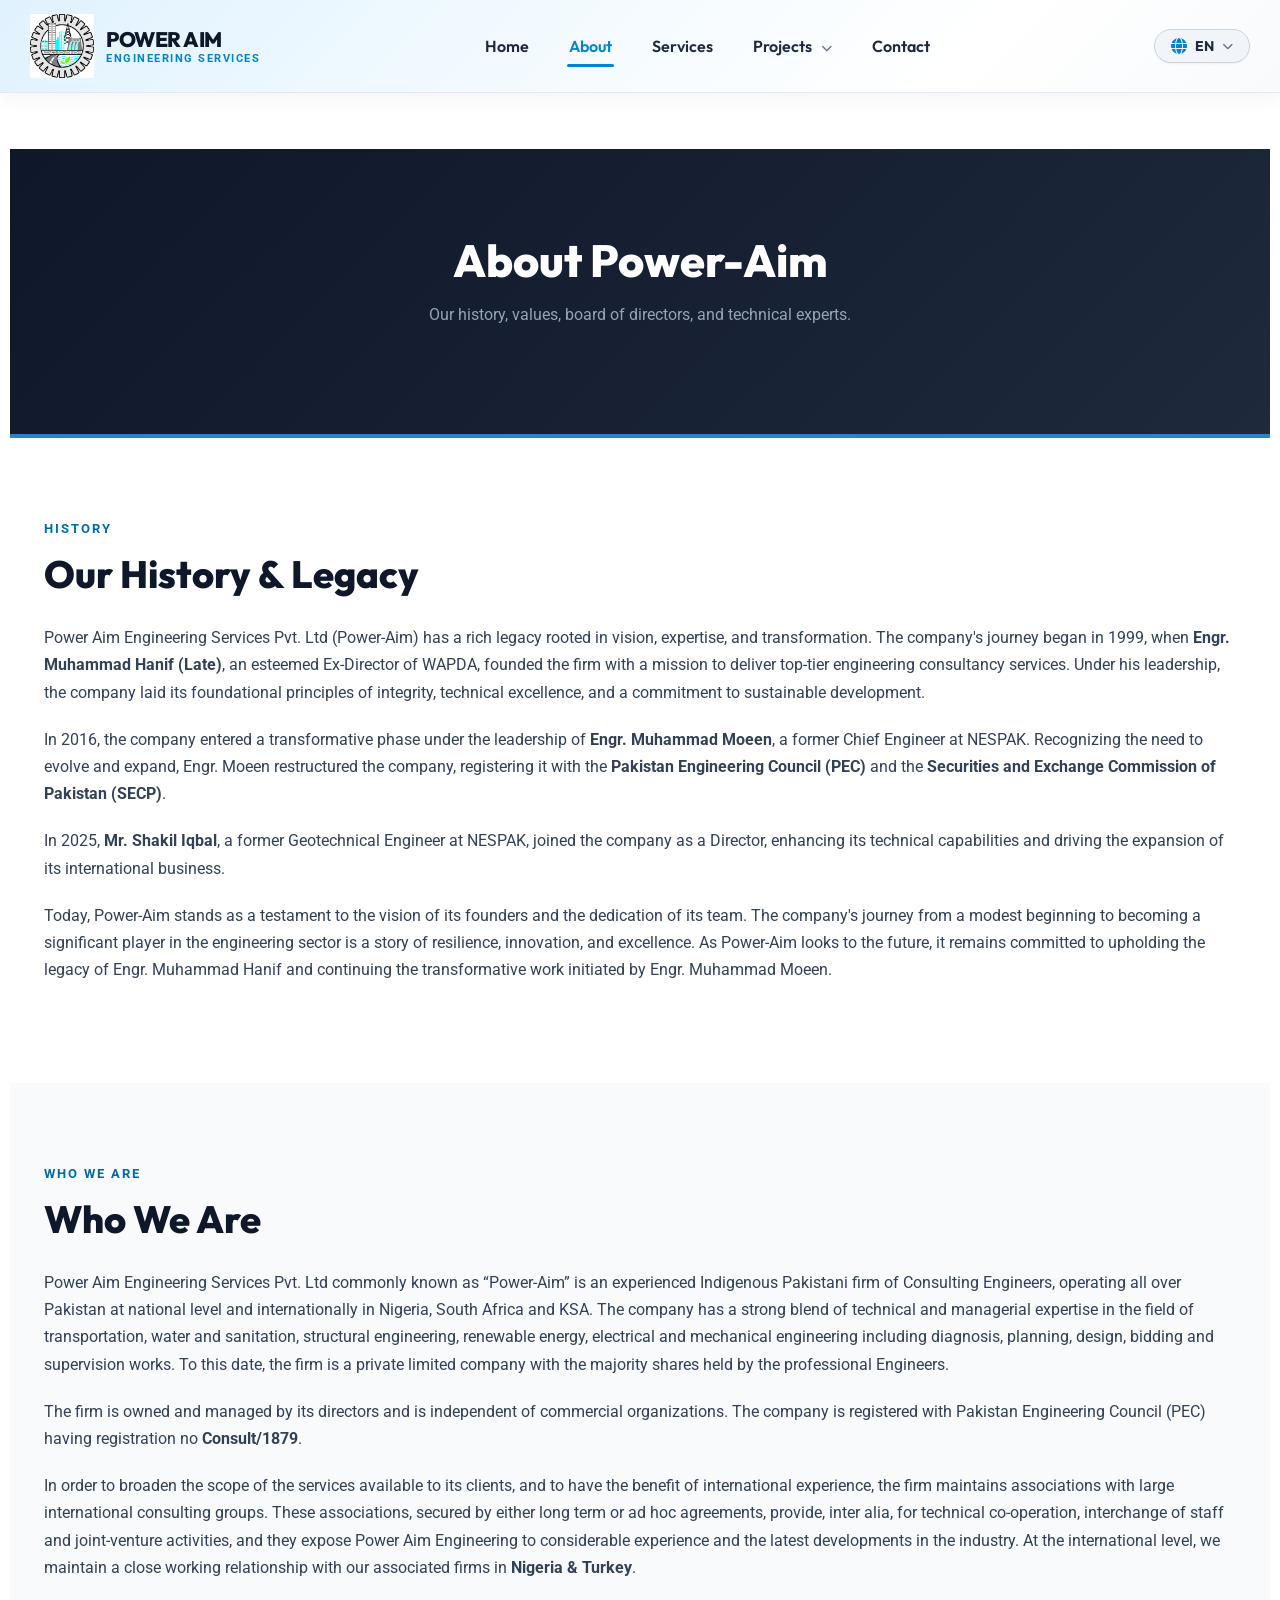
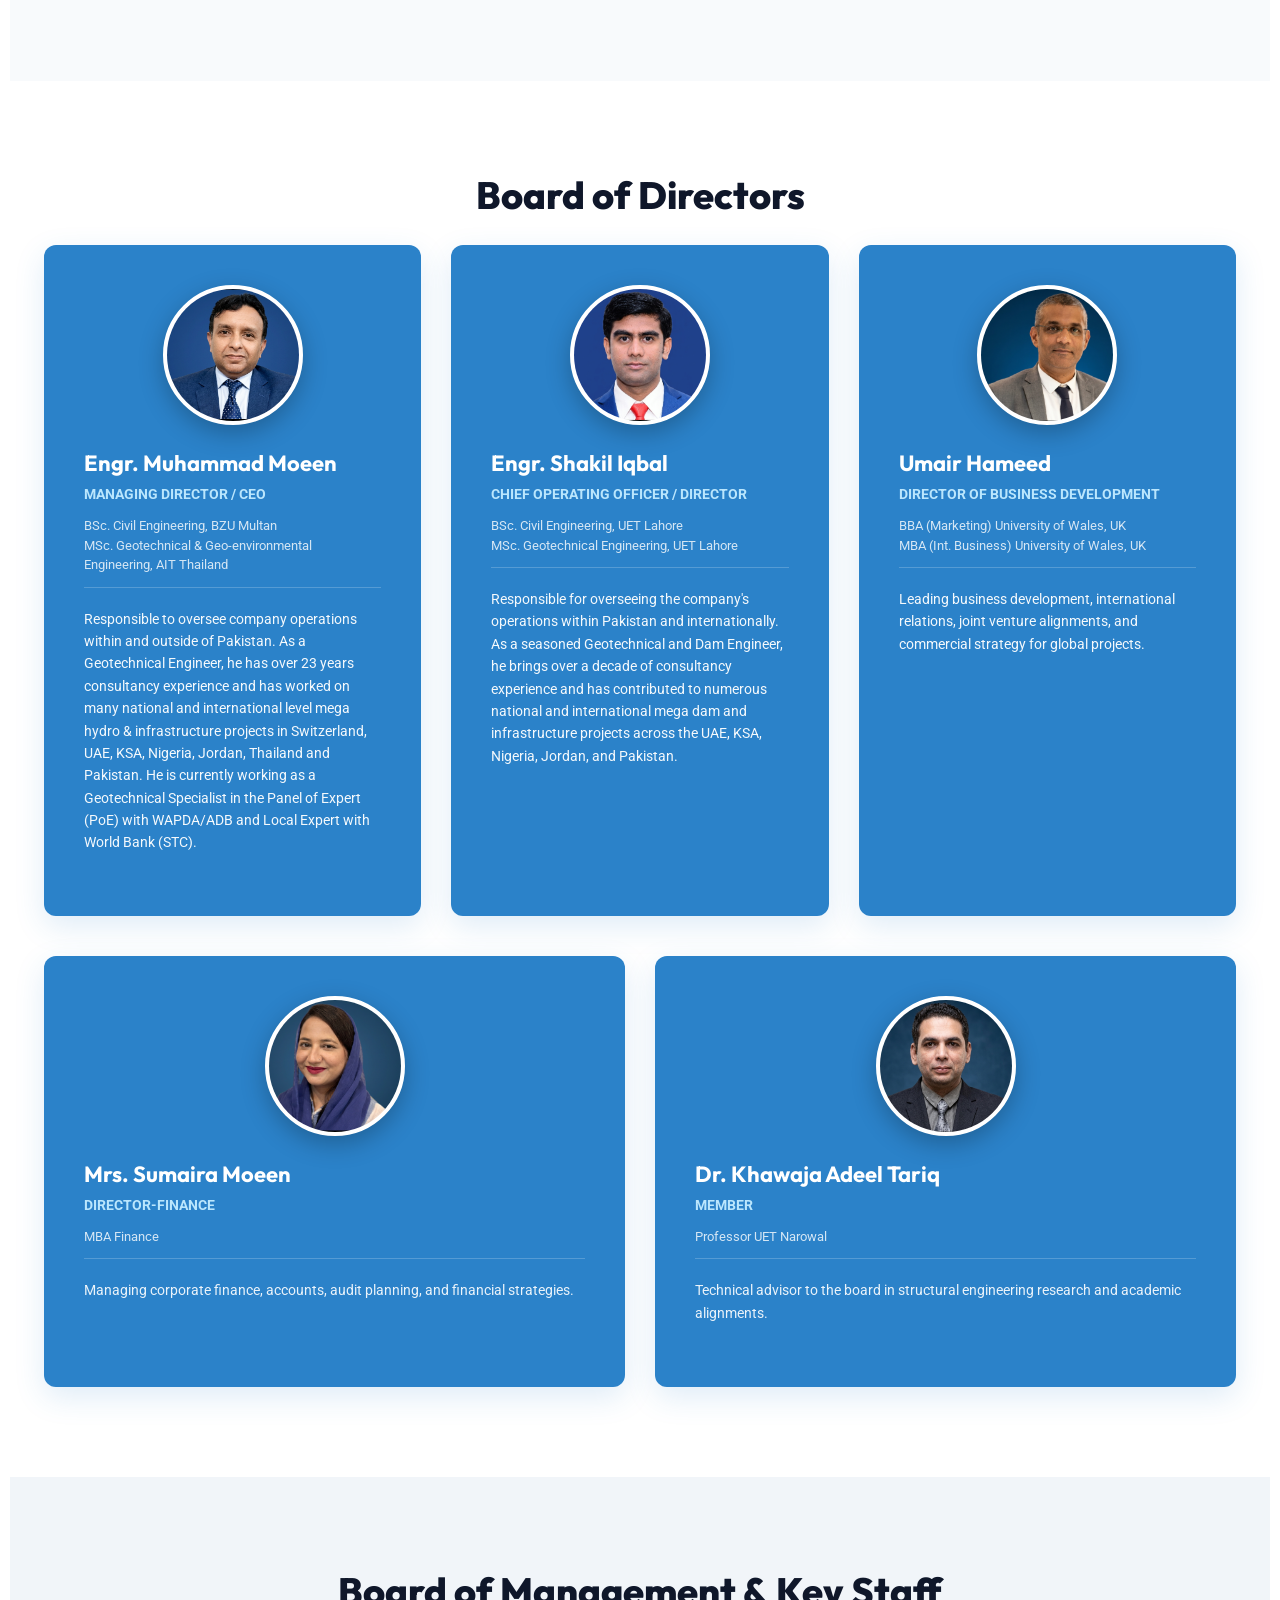
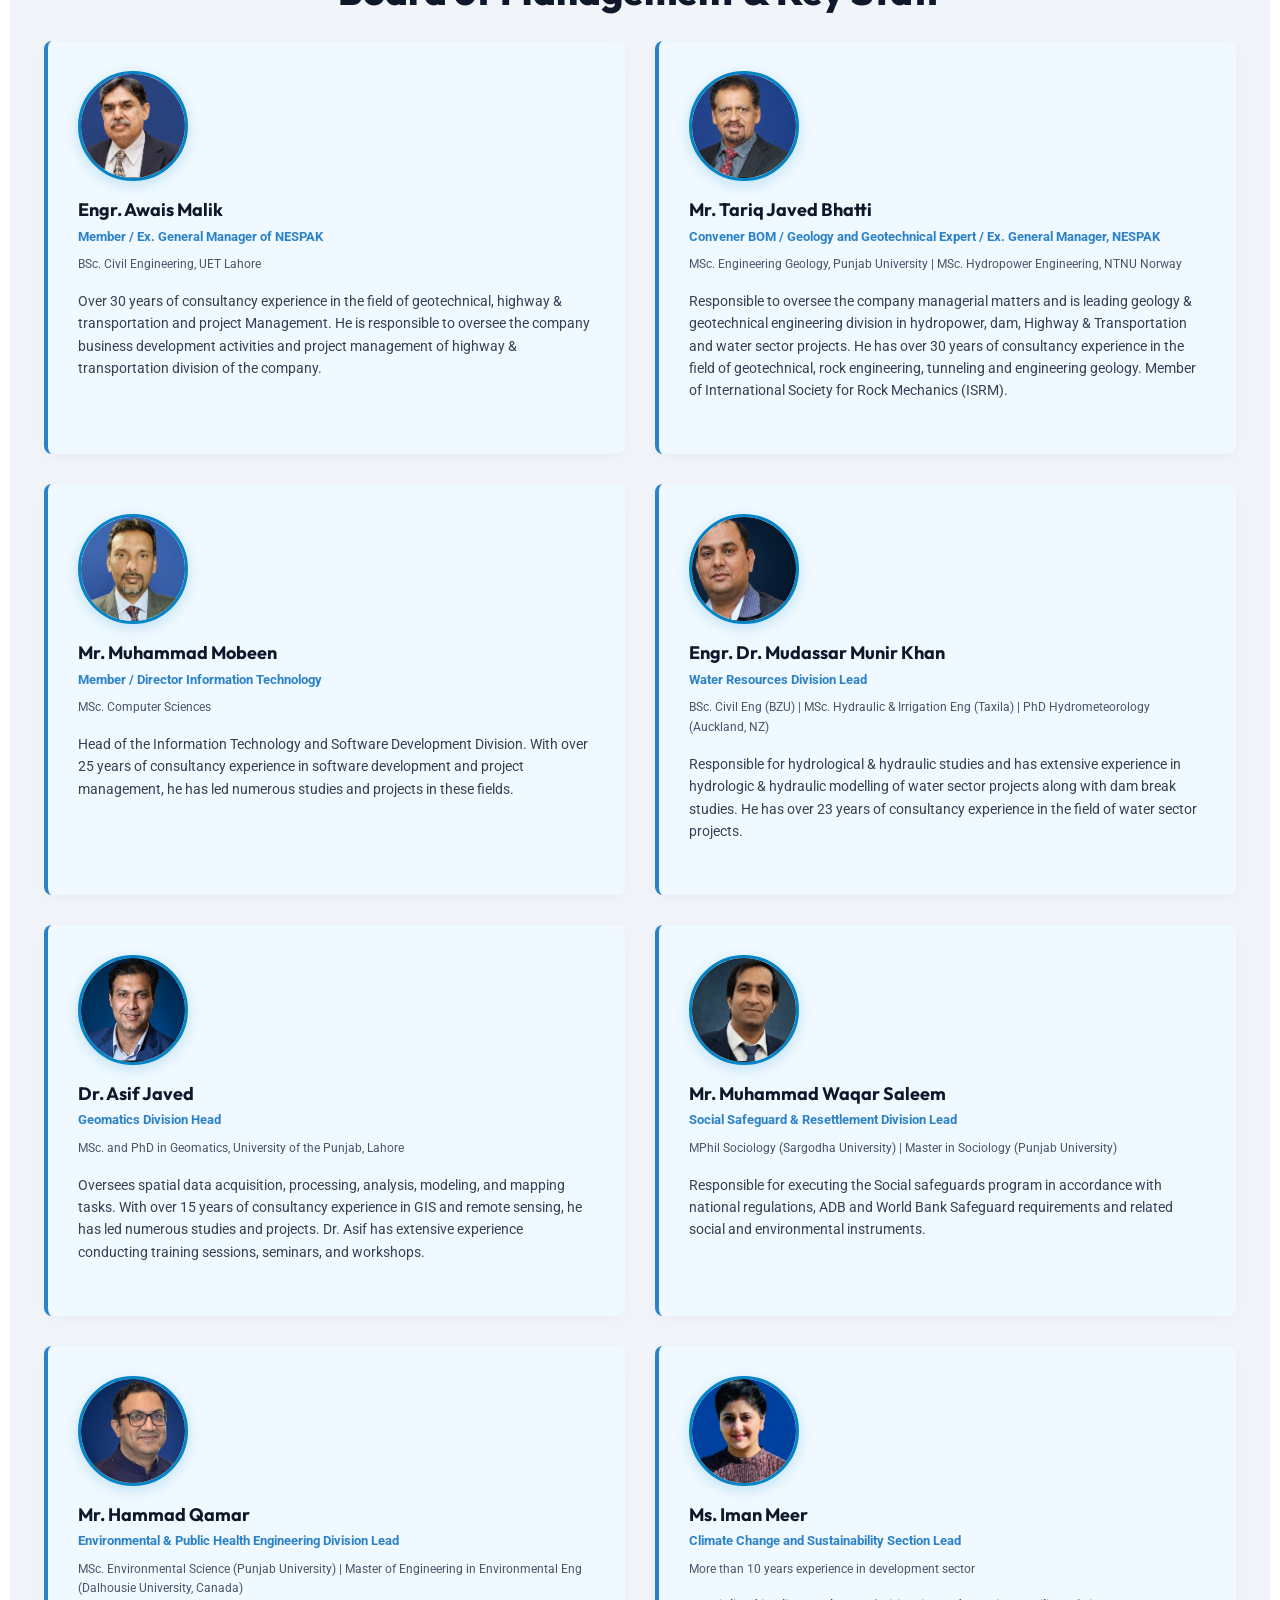
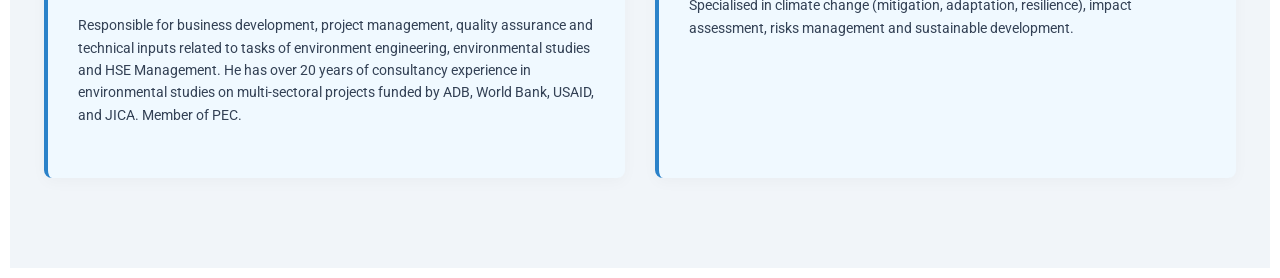
==== about/index.html @ 248803d6 "Restore original clean About Us page design and flow with complete circular photos for all leadershi" ====
<!DOCTYPE html>
<html lang="en-US">
<head>
<meta charset="UTF-8">
<meta name="viewport" content="width=device-width, initial-scale=1">
	<link rel="profile" href="https://gmpg.org/xfn/11"> 
	<title>About</title>
<meta name='robots' content='max-image-preview:large' />
<link rel='dns-prefetch' href='//fonts.googleapis.com' />
<link rel='dns-prefetch' href='//cdnjs.cloudflare.com' />
<link rel="alternate" type="application/rss+xml" title=" &raquo; Feed" href="http://poweraims.local/feed/" />
<link rel="alternate" type="application/rss+xml" title=" &raquo; Comments Feed" href="http://poweraims.local/comments/feed/" />
<link rel="alternate" title="oEmbed (JSON)" type="application/json+oembed" href="http://poweraims.local/wp-json/oembed/1.0/embed?url=http%3A%2F%2Fpoweraims.local%2Fabout%2F" />
<link rel="alternate" title="oEmbed (XML)" type="text/xml+oembed" href="http://poweraims.local/wp-json/oembed/1.0/embed?url=http%3A%2F%2Fpoweraims.local%2Fabout%2F&#038;format=xml" />
<style id="wp-img-auto-sizes-contain-inline-css">
img:is([sizes=auto i],[sizes^="auto," i]){contain-intrinsic-size:3000px 1500px}
/*# sourceURL=wp-img-auto-sizes-contain-inline-css */
</style>
<link rel='stylesheet' id='astra-theme-css-css' href='../wp-content/themes/astra/assets/css/minified/main.min.css' media='all' />
<style id="astra-theme-css-inline-css">
:root{--ast-post-nav-space:0;--ast-container-default-xlg-padding:2.5em;--ast-container-default-lg-padding:2.5em;--ast-container-default-slg-padding:2em;--ast-container-default-md-padding:2.5em;--ast-container-default-sm-padding:2.5em;--ast-container-default-xs-padding:2.4em;--ast-container-default-xxs-padding:1.8em;--ast-code-block-background:#ECEFF3;--ast-comment-inputs-background:#F9FAFB;--ast-normal-container-width:1320px;--ast-narrow-container-width:750px;--ast-blog-title-font-weight:600;--ast-blog-meta-weight:600;--ast-global-color-primary:var(--ast-global-color-4);--ast-global-color-secondary:var(--ast-global-color-5);--ast-global-color-alternate-background:var(--ast-global-color-6);--ast-global-color-subtle-background:var(--ast-global-color-7);--ast-bg-style-guide:var( --ast-global-color-secondary,var(--ast-global-color-5) );--ast-shadow-style-guide:0px 0px 4px 0 #00000057;--ast-global-dark-bg-style:#fff;--ast-global-dark-lfs:#fbfbfb;--ast-widget-bg-color:#fafafa;--ast-wc-container-head-bg-color:#fbfbfb;--ast-title-layout-bg:#eeeeee;--ast-search-border-color:#e7e7e7;--ast-lifter-hover-bg:#e6e6e6;--ast-gallery-block-color:#000;--srfm-color-input-label:var(--ast-global-color-2);}html{font-size:100%;}a{color:var(--ast-global-color-0);}a:hover,a:focus{color:var(--ast-global-color-1);}body,button,input,select,textarea,.ast-button,.ast-custom-button{font-family:-apple-system,BlinkMacSystemFont,Segoe UI,Roboto,Oxygen-Sans,Ubuntu,Cantarell,Helvetica Neue,sans-serif;font-weight:400;font-size:16px;font-size:1rem;line-height:var(--ast-body-line-height,1.65);}blockquote{color:var(--ast-global-color-3);}h1,h2,h3,h4,h5,h6,.entry-content :where(h1,h2,h3,h4,h5,h6),.site-title,.site-title a{font-weight:600;}.ast-site-identity .site-title a{color:var(--ast-global-color-2);}.site-title{font-size:46px;font-size:2.875rem;display:block;}header .custom-logo-link img{max-width:189px;width:189px;}.astra-logo-svg{width:189px;}.site-header .site-description{font-size:15px;font-size:0.9375rem;display:none;}.entry-title{font-size:20px;font-size:1.25rem;}.ast-blog-single-element.ast-taxonomy-container a{font-size:14px;font-size:0.875rem;}.ast-blog-meta-container{font-size:13px;font-size:0.8125rem;}.archive .ast-article-post .ast-article-inner,.blog .ast-article-post .ast-article-inner,.archive .ast-article-post .ast-article-inner:hover,.blog .ast-article-post .ast-article-inner:hover{border-top-left-radius:6px;border-top-right-radius:6px;border-bottom-right-radius:6px;border-bottom-left-radius:6px;overflow:hidden;}h1,.entry-content :where(h1){font-size:54px;font-size:3.375rem;font-weight:600;line-height:1.4em;}h2,.entry-content :where(h2){font-size:30px;font-size:1.875rem;font-weight:600;line-height:1.3em;}h3,.entry-content :where(h3){font-size:24px;font-size:1.5rem;font-weight:600;line-height:1.3em;}h4,.entry-content :where(h4){font-size:20px;font-size:1.25rem;line-height:1.2em;font-weight:600;}h5,.entry-content :where(h5){font-size:18px;font-size:1.125rem;line-height:1.2em;font-weight:600;}h6,.entry-content :where(h6){font-size:16px;font-size:1rem;line-height:1.25em;font-weight:600;}::selection{background-color:#1167e9;color:#ffffff;}body,h1,h2,h3,h4,h5,h6,.entry-title a,.entry-content :where(h1,h2,h3,h4,h5,h6){color:var(--ast-global-color-3);}.tagcloud a:hover,.tagcloud a:focus,.tagcloud a.current-item{color:#ffffff;border-color:var(--ast-global-color-0);background-color:var(--ast-global-color-0);}input:focus,input[type="text"]:focus,input[type="email"]:focus,input[type="url"]:focus,input[type="password"]:focus,input[type="reset"]:focus,input[type="search"]:focus,textarea:focus{border-color:var(--ast-global-color-0);}input[type="radio"]:checked,input[type=reset],input[type="checkbox"]:checked,input[type="checkbox"]:hover:checked,input[type="checkbox"]:focus:checked,input[type=range]::-webkit-slider-thumb{border-color:var(--ast-global-color-0);background-color:var(--ast-global-color-0);box-shadow:none;}.site-footer a:hover + .post-count,.site-footer a:focus + .post-count{background:var(--ast-global-color-0);border-color:var(--ast-global-color-0);}.single .nav-links .nav-previous,.single .nav-links .nav-next{color:var(--ast-global-color-0);}.entry-meta,.entry-meta *{line-height:1.45;color:var(--ast-global-color-0);font-weight:600;}.entry-meta a:not(.ast-button):hover,.entry-meta a:not(.ast-button):hover *,.entry-meta a:not(.ast-button):focus,.entry-meta a:not(.ast-button):focus *,.page-links > .page-link,.page-links .page-link:hover,.post-navigation a:hover{color:var(--ast-global-color-1);}#cat option,.secondary .calendar_wrap thead a,.secondary .calendar_wrap thead a:visited{color:var(--ast-global-color-0);}.secondary .calendar_wrap #today,.ast-progress-val span{background:var(--ast-global-color-0);}.secondary a:hover + .post-count,.secondary a:focus + .post-count{background:var(--ast-global-color-0);border-color:var(--ast-global-color-0);}.calendar_wrap #today > a{color:#ffffff;}.page-links .page-link,.single .post-navigation a{color:var(--ast-global-color-3);}.ast-search-menu-icon .search-form button.search-submit{padding:0 4px;}.ast-search-menu-icon form.search-form{padding-right:0;}.ast-header-search .ast-search-menu-icon.ast-dropdown-active .search-form,.ast-header-search .ast-search-menu-icon.ast-dropdown-active .search-field:focus{transition:all 0.2s;}.search-form input.search-field:focus{outline:none;}.ast-mobile-header-content .ast-builder-layout-element:not(.ast-builder-menu):not(.ast-header-divider-element),.ast-mobile-popup-content .ast-builder-layout-element:not(.ast-builder-menu):not(.ast-header-divider-element){padding:15px 20px;}.ast-search-menu-icon .search-form button.search-submit:focus,.ast-theme-transparent-header .ast-header-search .ast-dropdown-active .ast-icon,.ast-theme-transparent-header .ast-inline-search .search-field:focus .ast-icon{color:var(--ast-global-color-1);}.ast-desktop .ast-header-search .slide-search .search-form{border:2px solid var(--ast-global-color-0);}.ast-header-search .slide-search .search-field{background-color:var(--ast-global-dark-bg-style);}.ast-archive-title{color:var(--ast-global-color-2);}.widget-title{font-size:22px;font-size:1.375rem;color:var(--ast-global-color-2);}.ast-single-post .entry-content a,.ast-comment-content a:not(.ast-comment-edit-reply-wrap a){text-decoration:underline;}.ast-single-post .elementor-widget-button .elementor-button,.ast-single-post .entry-content .uagb-tab a,.ast-single-post .entry-content .uagb-ifb-cta a,.ast-single-post .entry-content .uabb-module-content a,.ast-single-post .entry-content .uagb-post-grid a,.ast-single-post .entry-content .uagb-timeline a,.ast-single-post .entry-content .uagb-toc__wrap a,.ast-single-post .entry-content .uagb-taxomony-box a,.entry-content .wp-block-latest-posts > li > a,.ast-single-post .entry-content .wp-block-file__button,a.ast-post-filter-single,.ast-single-post .ast-comment-content .comment-reply-link,.ast-single-post .ast-comment-content .comment-edit-link{text-decoration:none;}.ast-search-menu-icon.slide-search a:focus-visible:focus-visible,.astra-search-icon:focus-visible,#close:focus-visible,a:focus-visible,.ast-menu-toggle:focus-visible,.site .skip-link:focus-visible,.wp-block-loginout input:focus-visible,.wp-block-search.wp-block-search__button-inside .wp-block-search__inside-wrapper,.ast-header-navigation-arrow:focus-visible,.ast-orders-table__row .ast-orders-table__cell:focus-visible,a#ast-apply-coupon:focus-visible,#ast-apply-coupon:focus-visible,#close:focus-visible,.button.search-submit:focus-visible,#search_submit:focus,.normal-search:focus-visible,.ast-header-account-wrap:focus-visible,.astra-cart-drawer-close:focus,.ast-single-variation:focus,.ast-button:focus,.ast-builder-button-wrap:has(.ast-custom-button-link:focus),.ast-builder-button-wrap .ast-custom-button-link:focus{outline-style:dotted;outline-color:inherit;outline-width:thin;}input:focus,input[type="text"]:focus,input[type="email"]:focus,input[type="url"]:focus,input[type="password"]:focus,input[type="reset"]:focus,input[type="search"]:focus,input[type="number"]:focus,textarea:focus,.wp-block-search__input:focus,[data-section="section-header-mobile-trigger"] .ast-button-wrap .ast-mobile-menu-trigger-minimal:focus,.ast-mobile-popup-drawer.active .menu-toggle-close:focus,#ast-scroll-top:focus,#coupon_code:focus,#ast-coupon-code:focus{border-style:dotted;border-color:inherit;border-width:thin;}input{outline:none;}.ast-logo-title-inline .site-logo-img{padding-right:1em;}.site-logo-img img{ transition:all 0.2s linear;}.site-logo-img .transparent-custom-logo img,.ast-theme-transparent-header .site-logo-img img{filter:url(#ast-img-color-filter-2);}body .ast-oembed-container *{position:absolute;top:0;width:100%;height:100%;left:0;}body .wp-block-embed-pocket-casts .ast-oembed-container *{position:unset;}.ast-single-post-featured-section + article {margin-top: 2em;}.site-content .ast-single-post-featured-section img {width: 100%;overflow: hidden;object-fit: cover;}.ast-separate-container .site-content .ast-single-post-featured-section + article {margin-top: -80px;z-index: 9;position: relative;border-radius: 4px;}@media (min-width: 922px) {.ast-no-sidebar .site-content .ast-article-image-container--wide {margin-left: -120px;margin-right: -120px;max-width: unset;width: unset;}.ast-left-sidebar .site-content .ast-article-image-container--wide,.ast-right-sidebar .site-content .ast-article-image-container--wide {margin-left: -10px;margin-right: -10px;}.site-content .ast-article-image-container--full {margin-left: calc( -50vw + 50%);margin-right: calc( -50vw + 50%);max-width: 100vw;width: 100vw;}.ast-left-sidebar .site-content .ast-article-image-container--full,.ast-right-sidebar .site-content .ast-article-image-container--full {margin-left: -10px;margin-right: -10px;max-width: inherit;width: auto;}}.site > .ast-single-related-posts-container {margin-top: 0;}@media (min-width: 922px) {.ast-desktop .ast-container--narrow {max-width: var(--ast-narrow-container-width);margin: 0 auto;}}.ast-page-builder-template .hentry {margin: 0;}.ast-page-builder-template .site-content > .ast-container {max-width: 100%;padding: 0;}.ast-page-builder-template .site .site-content #primary {padding: 0;margin: 0;}.ast-page-builder-template .no-results {text-align: center;margin: 4em auto;}.ast-page-builder-template .ast-pagination {padding: 2em;}.ast-page-builder-template .entry-header.ast-no-title.ast-no-thumbnail {margin-top: 0;}.ast-page-builder-template .entry-header.ast-header-without-markup {margin-top: 0;margin-bottom: 0;}.ast-page-builder-template .entry-header.ast-no-title.ast-no-meta {margin-bottom: 0;}.ast-page-builder-template.single .post-navigation {padding-bottom: 2em;}.ast-page-builder-template.single-post .site-content > .ast-container {max-width: 100%;}.ast-page-builder-template .entry-header {margin-top: 2em;margin-left: auto;margin-right: auto;}.ast-page-builder-template .ast-archive-description {margin: 2em auto 0;padding-left: 20px;padding-right: 20px;}.ast-page-builder-template .ast-row {margin-left: 0;margin-right: 0;}.single.ast-page-builder-template .entry-header + .entry-content,.single.ast-page-builder-template .ast-single-entry-banner + .site-content article .entry-content {margin-bottom: 2em;}@media(min-width: 921px) {.ast-page-builder-template.archive.ast-right-sidebar .ast-row article,.ast-page-builder-template.archive.ast-left-sidebar .ast-row article {padding-left: 0;padding-right: 0;}}input[type="text"],input[type="number"],input[type="email"],input[type="url"],input[type="password"],input[type="search"],input[type=reset],input[type=tel],input[type=date],select,textarea{font-size:16px;font-style:normal;font-weight:400;line-height:24px;width:100%;padding:12px 16px;border-radius:4px;box-shadow:0px 1px 2px 0px rgba(0,0,0,0.05);color:var(--ast-form-input-text,#475569);}input[type="text"],input[type="number"],input[type="email"],input[type="url"],input[type="password"],input[type="search"],input[type=reset],input[type=tel],input[type=date],select{height:40px;}input[type="date"]{border-width:1px;border-style:solid;border-color:var(--ast-border-color);background:var( --ast-global-color-secondary,var(--ast-global-color-5) );}input[type="text"]:focus,input[type="number"]:focus,input[type="email"]:focus,input[type="url"]:focus,input[type="password"]:focus,input[type="search"]:focus,input[type=reset]:focus,input[type="tel"]:focus,input[type="date"]:focus,select:focus,textarea:focus{border-color:#046BD2;box-shadow:none;outline:none;color:var(--ast-form-input-focus-text,#475569);}label,legend{color:var(--ast-global-color-2,#111827 );font-size:14px;font-style:normal;font-weight:500;line-height:20px;}select{padding:6px 10px;}fieldset{padding:30px;border-radius:4px;}button,.ast-button,.button,input[type="button"],input[type="reset"],input[type="submit"],a:where(.wp-block-button__link){border-radius:4px;box-shadow:0px 1px 2px 0px rgba(0,0,0,0.05);}:root{--ast-comment-inputs-background:#FFF;}::placeholder{color:var(--ast-form-field-color,#9CA3AF);}::-ms-input-placeholder{color:var(--ast-form-field-color,#9CA3AF);}@media (max-width:921.99px){#ast-desktop-header{display:none;}}@media (min-width:922px){#ast-mobile-header{display:none;}}.wp-block-buttons.aligncenter{justify-content:center;}@media (max-width:921px){.ast-theme-transparent-header #primary,.ast-theme-transparent-header #secondary{padding:0;}}@media (max-width:921px){.ast-plain-container.ast-no-sidebar #primary{padding:0;}}.ast-plain-container.ast-no-sidebar #primary{margin-top:0;margin-bottom:0;}@media (min-width:1200px){.ast-plain-container.ast-no-sidebar #primary{margin-top:60px;margin-bottom:60px;}}.wp-block-button.is-style-outline .wp-block-button__link{border-color:var(--ast-global-color-0);}div.wp-block-button.is-style-outline > .wp-block-button__link:not(.has-text-color),div.wp-block-button.wp-block-button__link.is-style-outline:not(.has-text-color){color:var(--ast-global-color-0);}.wp-block-button.is-style-outline .wp-block-button__link:hover,.wp-block-buttons .wp-block-button.is-style-outline .wp-block-button__link:focus,.wp-block-buttons .wp-block-button.is-style-outline > .wp-block-button__link:not(.has-text-color):hover,.wp-block-buttons .wp-block-button.wp-block-button__link.is-style-outline:not(.has-text-color):hover{color:#ffffff;background-color:var(--ast-global-color-1);border-color:var(--ast-global-color-1);}.post-page-numbers.current .page-link,.ast-pagination .page-numbers.current{color:#ffffff;border-color:#1167e9;background-color:#1167e9;}.wp-block-buttons .wp-block-button.is-style-outline .wp-block-button__link.wp-element-button,.ast-outline-button,.wp-block-uagb-buttons-child .uagb-buttons-repeater.ast-outline-button{border-color:var(--ast-global-color-0);border-top-width:2px;border-right-width:2px;border-bottom-width:2px;border-left-width:2px;font-family:inherit;font-weight:500;font-size:16px;font-size:1rem;line-height:1em;padding-top:13px;padding-right:30px;padding-bottom:13px;padding-left:30px;}.wp-block-buttons .wp-block-button.is-style-outline > .wp-block-button__link:not(.has-text-color),.wp-block-buttons .wp-block-button.wp-block-button__link.is-style-outline:not(.has-text-color),.ast-outline-button{color:var(--ast-global-color-0);}.wp-block-button.is-style-outline .wp-block-button__link:hover,.wp-block-buttons .wp-block-button.is-style-outline .wp-block-button__link:focus,.wp-block-buttons .wp-block-button.is-style-outline > .wp-block-button__link:not(.has-text-color):hover,.wp-block-buttons .wp-block-button.wp-block-button__link.is-style-outline:not(.has-text-color):hover,.ast-outline-button:hover,.ast-outline-button:focus,.wp-block-uagb-buttons-child .uagb-buttons-repeater.ast-outline-button:hover,.wp-block-uagb-buttons-child .uagb-buttons-repeater.ast-outline-button:focus{color:#ffffff;background-color:var(--ast-global-color-1);border-color:var(--ast-global-color-1);}.ast-single-post .entry-content a.ast-outline-button,.ast-single-post .entry-content .is-style-outline>.wp-block-button__link{text-decoration:none;}.wp-block-button .wp-block-button__link.wp-element-button.is-style-outline:not(.has-background),.wp-block-button.is-style-outline>.wp-block-button__link.wp-element-button:not(.has-background),.ast-outline-button{background-color:transparent;}.uagb-buttons-repeater.ast-outline-button{border-radius:9999px;}@media (max-width:921px){.wp-block-buttons .wp-block-button.is-style-outline .wp-block-button__link.wp-element-button,.ast-outline-button,.wp-block-uagb-buttons-child .uagb-buttons-repeater.ast-outline-button{padding-top:12px;padding-right:28px;padding-bottom:12px;padding-left:28px;}}@media (max-width:544px){.wp-block-buttons .wp-block-button.is-style-outline .wp-block-button__link.wp-element-button,.ast-outline-button,.wp-block-uagb-buttons-child .uagb-buttons-repeater.ast-outline-button{padding-top:10px;padding-right:24px;padding-bottom:10px;padding-left:24px;}}.entry-content[data-ast-blocks-layout] > figure{margin-bottom:1em;}h1.widget-title{font-weight:600;}h2.widget-title{font-weight:600;}h3.widget-title{font-weight:600;}#page{display:flex;flex-direction:column;min-height:100vh;}.ast-404-layout-1 h1.page-title{color:var(--ast-global-color-2);}.single .post-navigation a{line-height:1em;height:inherit;}.error-404 .page-sub-title{font-size:1.5rem;font-weight:inherit;}.search .site-content .content-area .search-form{margin-bottom:0;}#page .site-content{flex-grow:1;}.widget{margin-bottom:1.25em;}#secondary li{line-height:1.5em;}#secondary .wp-block-group h2{margin-bottom:0.7em;}#secondary h2{font-size:1.7rem;}.ast-separate-container .ast-article-post,.ast-separate-container .ast-article-single,.ast-separate-container .comment-respond{padding:3em;}.ast-separate-container .ast-article-single .ast-article-single{padding:0;}.ast-article-single .wp-block-post-template-is-layout-grid{padding-left:0;}.ast-separate-container .comments-title,.ast-narrow-container .comments-title{padding:1.5em 2em;}.ast-page-builder-template .comment-form-textarea,.ast-comment-formwrap .ast-grid-common-col{padding:0;}.ast-comment-formwrap{padding:0;display:inline-flex;column-gap:20px;width:100%;margin-left:0;margin-right:0;}.comments-area textarea#comment:focus,.comments-area textarea#comment:active,.comments-area .ast-comment-formwrap input[type="text"]:focus,.comments-area .ast-comment-formwrap input[type="text"]:active {box-shadow:none;outline:none;}.archive.ast-page-builder-template .entry-header{margin-top:2em;}.ast-page-builder-template .ast-comment-formwrap{width:100%;}.entry-title{margin-bottom:0.6em;}.ast-archive-description p{font-size:inherit;font-weight:inherit;line-height:inherit;}.ast-separate-container .ast-comment-list li.depth-1,.hentry{margin-bottom:1.5em;}.site-content section.ast-archive-description{margin-bottom:2em;}@media (min-width:921px){.ast-left-sidebar.ast-page-builder-template #secondary,.archive.ast-right-sidebar.ast-page-builder-template .site-main{padding-left:20px;padding-right:20px;}}@media (max-width:544px){.ast-comment-formwrap.ast-row{column-gap:10px;display:inline-block;}#ast-commentform .ast-grid-common-col{position:relative;width:100%;}}@media (min-width:1201px){.ast-separate-container .ast-article-post,.ast-separate-container .ast-article-single,.ast-separate-container .ast-author-box,.ast-separate-container .ast-404-layout-1,.ast-separate-container .no-results{padding:3em;}}@media (max-width:921px){.ast-left-sidebar #content > .ast-container{display:flex;flex-direction:column-reverse;width:100%;}}@media (min-width:922px){.ast-separate-container.ast-right-sidebar #primary,.ast-separate-container.ast-left-sidebar #primary{border:0;}.search-no-results.ast-separate-container #primary{margin-bottom:4em;}}.wp-block-button .wp-block-button__link{color:#ffffff;}.wp-block-button .wp-block-button__link:hover,.wp-block-button .wp-block-button__link:focus{color:#ffffff;background-color:var(--ast-global-color-1);border-color:var(--ast-global-color-1);}.elementor-widget-heading h1.elementor-heading-title{line-height:1.4em;}.elementor-widget-heading h2.elementor-heading-title{line-height:1.3em;}.elementor-widget-heading h3.elementor-heading-title{line-height:1.3em;}.elementor-widget-heading h4.elementor-heading-title{line-height:1.2em;}.elementor-widget-heading h5.elementor-heading-title{line-height:1.2em;}.elementor-widget-heading h6.elementor-heading-title{line-height:1.25em;}.wp-block-button .wp-block-button__link,.wp-block-search .wp-block-search__button,body .wp-block-file .wp-block-file__button{border-color:var(--ast-global-color-0);background-color:var(--ast-global-color-0);color:#ffffff;font-family:inherit;font-weight:500;line-height:1em;font-size:16px;font-size:1rem;padding-top:15px;padding-right:30px;padding-bottom:15px;padding-left:30px;}.ast-single-post .entry-content .wp-block-button .wp-block-button__link,.ast-single-post .entry-content .wp-block-search .wp-block-search__button,body .entry-content .wp-block-file .wp-block-file__button{text-decoration:none;}@media (max-width:921px){.wp-block-button .wp-block-button__link,.wp-block-search .wp-block-search__button,body .wp-block-file .wp-block-file__button{padding-top:14px;padding-right:28px;padding-bottom:14px;padding-left:28px;}}@media (max-width:544px){.wp-block-button .wp-block-button__link,.wp-block-search .wp-block-search__button,body .wp-block-file .wp-block-file__button{padding-top:12px;padding-right:24px;padding-bottom:12px;padding-left:24px;}}.menu-toggle,button,.ast-button,.ast-custom-button,.button,input#submit,input[type="button"],input[type="submit"],input[type="reset"],#comments .submit,.search .search-submit,form[CLASS*="wp-block-search__"].wp-block-search .wp-block-search__inside-wrapper .wp-block-search__button,body .wp-block-file .wp-block-file__button,.search .search-submit{border-style:solid;border-top-width:0;border-right-width:0;border-left-width:0;border-bottom-width:0;color:#ffffff;border-color:var(--ast-global-color-0);background-color:var(--ast-global-color-0);padding-top:15px;padding-right:30px;padding-bottom:15px;padding-left:30px;font-family:inherit;font-weight:500;font-size:16px;font-size:1rem;line-height:1em;}button:focus,.menu-toggle:hover,button:hover,.ast-button:hover,.ast-custom-button:hover .button:hover,.ast-custom-button:hover ,input[type=reset]:hover,input[type=reset]:focus,input#submit:hover,input#submit:focus,input[type="button"]:hover,input[type="button"]:focus,input[type="submit"]:hover,input[type="submit"]:focus,form[CLASS*="wp-block-search__"].wp-block-search .wp-block-search__inside-wrapper .wp-block-search__button:hover,form[CLASS*="wp-block-search__"].wp-block-search .wp-block-search__inside-wrapper .wp-block-search__button:focus,body .wp-block-file .wp-block-file__button:hover,body .wp-block-file .wp-block-file__button:focus{color:#ffffff;background-color:var(--ast-global-color-1);border-color:var(--ast-global-color-1);}form[CLASS*="wp-block-search__"].wp-block-search .wp-block-search__inside-wrapper .wp-block-search__button.has-icon{padding-top:calc(15px - 3px);padding-right:calc(30px - 3px);padding-bottom:calc(15px - 3px);padding-left:calc(30px - 3px);}@media (max-width:921px){.menu-toggle,button,.ast-button,.ast-custom-button,.button,input#submit,input[type="button"],input[type="submit"],input[type="reset"],#comments .submit,.search .search-submit,form[CLASS*="wp-block-search__"].wp-block-search .wp-block-search__inside-wrapper .wp-block-search__button,body .wp-block-file .wp-block-file__button,.search .search-submit{padding-top:14px;padding-right:28px;padding-bottom:14px;padding-left:28px;}}@media (max-width:544px){.menu-toggle,button,.ast-button,.ast-custom-button,.button,input#submit,input[type="button"],input[type="submit"],input[type="reset"],#comments .submit,.search .search-submit,form[CLASS*="wp-block-search__"].wp-block-search .wp-block-search__inside-wrapper .wp-block-search__button,body .wp-block-file .wp-block-file__button,.search .search-submit{padding-top:12px;padding-right:24px;padding-bottom:12px;padding-left:24px;}}@media (max-width:921px){.ast-mobile-header-stack .main-header-bar .ast-search-menu-icon{display:inline-block;}.ast-header-break-point.ast-header-custom-item-outside .ast-mobile-header-stack .main-header-bar .ast-search-icon{margin:0;}.ast-comment-avatar-wrap img{max-width:2.5em;}.ast-comment-meta{padding:0 1.8888em 1.3333em;}}@media (min-width:544px){.ast-container{max-width:100%;}}@media (max-width:544px){.ast-separate-container .ast-article-post,.ast-separate-container .ast-article-single,.ast-separate-container .comments-title,.ast-separate-container .ast-archive-description{padding:1.5em 1em;}.ast-separate-container #content .ast-container{padding-left:0.54em;padding-right:0.54em;}.ast-separate-container .ast-comment-list .bypostauthor{padding:.5em;}.ast-search-menu-icon.ast-dropdown-active .search-field{width:170px;}} #ast-mobile-header .ast-site-header-cart-li a{pointer-events:none;}.ast-separate-container{background-color:var(--ast-global-color-5);background-image:none;}@media (max-width:921px){.site-title{display:block;}.site-header .site-description{display:none;}h1,.entry-content :where(h1){font-size:30px;font-size:1.875rem;}h2,.entry-content :where(h2){font-size:25px;font-size:1.5625rem;}h3,.entry-content :where(h3){font-size:20px;font-size:1.25rem;}}@media (max-width:544px){.site-title{display:block;}.site-header .site-description{display:none;}h1,.entry-content :where(h1){font-size:30px;font-size:1.875rem;}h2,.entry-content :where(h2){font-size:25px;font-size:1.5625rem;}h3,.entry-content :where(h3){font-size:20px;font-size:1.25rem;}}@media (max-width:921px){html{font-size:91.2%;}}@media (max-width:544px){html{font-size:91.2%;}}@media (min-width:922px){.ast-container{max-width:1360px;}}@media (min-width:922px){.site-content .ast-container{display:flex;}}@media (max-width:921px){.site-content .ast-container{flex-direction:column;}}.entry-content :where(h1,h2,h3,h4,h5,h6){clear:none;}@media (min-width:922px){.main-header-menu .sub-menu .menu-item.ast-left-align-sub-menu:hover > .sub-menu,.main-header-menu .sub-menu .menu-item.ast-left-align-sub-menu.focus > .sub-menu{margin-left:-0px;}}.entry-content li > p{margin-bottom:0;}.site .comments-area{padding-bottom:2em;margin-top:2em;}.wp-block-file {display: flex;align-items: center;flex-wrap: wrap;justify-content: space-between;}.wp-block-pullquote {border: none;}.wp-block-pullquote blockquote::before {content: "\201D";font-family: "Helvetica",sans-serif;display: flex;transform: rotate( 180deg );font-size: 6rem;font-style: normal;line-height: 1;font-weight: bold;align-items: center;justify-content: center;}.has-text-align-right > blockquote::before {justify-content: flex-start;}.has-text-align-left > blockquote::before {justify-content: flex-end;}figure.wp-block-pullquote.is-style-solid-color blockquote {max-width: 100%;text-align: inherit;}:root {--wp--custom--ast-default-block-top-padding: 3em;--wp--custom--ast-default-block-right-padding: 3em;--wp--custom--ast-default-block-bottom-padding: 3em;--wp--custom--ast-default-block-left-padding: 3em;--wp--custom--ast-container-width: 1320px;--wp--custom--ast-content-width-size: 1320px;--wp--custom--ast-wide-width-size: calc(1320px + var(--wp--custom--ast-default-block-left-padding) + var(--wp--custom--ast-default-block-right-padding));}.ast-narrow-container {--wp--custom--ast-content-width-size: 750px;--wp--custom--ast-wide-width-size: 750px;}@media(max-width: 921px) {:root {--wp--custom--ast-default-block-top-padding: 3em;--wp--custom--ast-default-block-right-padding: 2em;--wp--custom--ast-default-block-bottom-padding: 3em;--wp--custom--ast-default-block-left-padding: 2em;}}@media(max-width: 544px) {:root {--wp--custom--ast-default-block-top-padding: 3em;--wp--custom--ast-default-block-right-padding: 1.5em;--wp--custom--ast-default-block-bottom-padding: 3em;--wp--custom--ast-default-block-left-padding: 1.5em;}}.entry-content > .wp-block-group,.entry-content > .wp-block-cover,.entry-content > .wp-block-columns {padding-top: var(--wp--custom--ast-default-block-top-padding);padding-right: var(--wp--custom--ast-default-block-right-padding);padding-bottom: var(--wp--custom--ast-default-block-bottom-padding);padding-left: var(--wp--custom--ast-default-block-left-padding);}.ast-plain-container.ast-no-sidebar .entry-content > .alignfull,.ast-page-builder-template .ast-no-sidebar .entry-content > .alignfull {margin-left: calc( -50vw + 50%);margin-right: calc( -50vw + 50%);max-width: 100vw;width: 100vw;}.ast-plain-container.ast-no-sidebar .entry-content .alignfull .alignfull,.ast-page-builder-template.ast-no-sidebar .entry-content .alignfull .alignfull,.ast-plain-container.ast-no-sidebar .entry-content .alignfull .alignwide,.ast-page-builder-template.ast-no-sidebar .entry-content .alignfull .alignwide,.ast-plain-container.ast-no-sidebar .entry-content .alignwide .alignfull,.ast-page-builder-template.ast-no-sidebar .entry-content .alignwide .alignfull,.ast-plain-container.ast-no-sidebar .entry-content .alignwide .alignwide,.ast-page-builder-template.ast-no-sidebar .entry-content .alignwide .alignwide,.ast-plain-container.ast-no-sidebar .entry-content .wp-block-column .alignfull,.ast-page-builder-template.ast-no-sidebar .entry-content .wp-block-column .alignfull,.ast-plain-container.ast-no-sidebar .entry-content .wp-block-column .alignwide,.ast-page-builder-template.ast-no-sidebar .entry-content .wp-block-column .alignwide {margin-left: auto;margin-right: auto;width: 100%;}[data-ast-blocks-layout] .wp-block-separator:not(.is-style-dots) {height: 0;}[data-ast-blocks-layout] .wp-block-separator {margin: 20px auto;}[data-ast-blocks-layout] .wp-block-separator:not(.is-style-wide):not(.is-style-dots) {max-width: 100px;}[data-ast-blocks-layout] .wp-block-separator.has-background {padding: 0;}.entry-content[data-ast-blocks-layout] > * {max-width: var(--wp--custom--ast-content-width-size);margin-left: auto;margin-right: auto;}.entry-content[data-ast-blocks-layout] > .alignwide {max-width: var(--wp--custom--ast-wide-width-size);}.entry-content[data-ast-blocks-layout] .alignfull {max-width: none;}.entry-content .wp-block-columns {margin-bottom: 0;}blockquote {margin: 1.5em;border-color: rgba(0,0,0,0.05);}.wp-block-quote:not(.has-text-align-right):not(.has-text-align-center) {border-left: 5px solid rgba(0,0,0,0.05);}.has-text-align-right > blockquote,blockquote.has-text-align-right {border-right: 5px solid rgba(0,0,0,0.05);}.has-text-align-left > blockquote,blockquote.has-text-align-left {border-left: 5px solid rgba(0,0,0,0.05);}.wp-block-site-tagline,.wp-block-latest-posts .read-more {margin-top: 15px;}.wp-block-loginout p label {display: block;}.wp-block-loginout p:not(.login-remember):not(.login-submit) input {width: 100%;}.wp-block-loginout input:focus {border-color: transparent;}.wp-block-loginout input:focus {outline: thin dotted;}.entry-content .wp-block-media-text .wp-block-media-text__content {padding: 0 0 0 8%;}.entry-content .wp-block-media-text.has-media-on-the-right .wp-block-media-text__content {padding: 0 8% 0 0;}.entry-content .wp-block-media-text.has-background .wp-block-media-text__content {padding: 8%;}.entry-content .wp-block-cover:not([class*="background-color"]):not(.has-text-color.has-link-color) .wp-block-cover__inner-container,.entry-content .wp-block-cover:not([class*="background-color"]) .wp-block-cover-image-text,.entry-content .wp-block-cover:not([class*="background-color"]) .wp-block-cover-text,.entry-content .wp-block-cover-image:not([class*="background-color"]) .wp-block-cover__inner-container,.entry-content .wp-block-cover-image:not([class*="background-color"]) .wp-block-cover-image-text,.entry-content .wp-block-cover-image:not([class*="background-color"]) .wp-block-cover-text {color: var(--ast-global-color-primary,var(--ast-global-color-5));}.wp-block-loginout .login-remember input {width: 1.1rem;height: 1.1rem;margin: 0 5px 4px 0;vertical-align: middle;}.wp-block-latest-posts > li > *:first-child,.wp-block-latest-posts:not(.is-grid) > li:first-child {margin-top: 0;}.entry-content > .wp-block-buttons,.entry-content > .wp-block-uagb-buttons {margin-bottom: 1.5em;}.wp-block-search__inside-wrapper .wp-block-search__input {padding: 0 10px;color: var(--ast-global-color-3);background: var(--ast-global-color-primary,var(--ast-global-color-5));border-color: var(--ast-border-color);}.wp-block-latest-posts .read-more {margin-bottom: 1.5em;}.wp-block-search__no-button .wp-block-search__inside-wrapper .wp-block-search__input {padding-top: 5px;padding-bottom: 5px;}.wp-block-latest-posts .wp-block-latest-posts__post-date,.wp-block-latest-posts .wp-block-latest-posts__post-author {font-size: 1rem;}.wp-block-latest-posts > li > *,.wp-block-latest-posts:not(.is-grid) > li {margin-top: 12px;margin-bottom: 12px;}.ast-page-builder-template .entry-content[data-ast-blocks-layout] > .alignwide:where(:not(.uagb-is-root-container):not(.spectra-is-root-container)) > * {max-width: var(--wp--custom--ast-wide-width-size);}.ast-page-builder-template .entry-content[data-ast-blocks-layout] > .inherit-container-width > *,.ast-page-builder-template .entry-content[data-ast-blocks-layout] > *:not(.wp-block-group):where(:not(.uagb-is-root-container):not(.spectra-is-root-container)) > *,.entry-content[data-ast-blocks-layout] > .wp-block-cover .wp-block-cover__inner-container {max-width: none ;margin-left: auto;margin-right: auto;}.ast-page-builder-template .entry-content[data-ast-blocks-layout] > *,.ast-page-builder-template .entry-content[data-ast-blocks-layout] > .alignfull:where(:not(.wp-block-group):not(.uagb-is-root-container):not(.spectra-is-root-container)) > * {max-width: none;}.entry-content[data-ast-blocks-layout] .wp-block-cover:not(.alignleft):not(.alignright) {width: auto;}@media(max-width: 1200px) {.ast-separate-container .entry-content > .alignfull,.ast-separate-container .entry-content[data-ast-blocks-layout] > .alignwide,.ast-plain-container .entry-content[data-ast-blocks-layout] > .alignwide,.ast-plain-container .entry-content .alignfull {margin-left: calc(-1 * min(var(--ast-container-default-xlg-padding),20px)) ;margin-right: calc(-1 * min(var(--ast-container-default-xlg-padding),20px));}}@media(min-width: 1201px) {.ast-separate-container .entry-content > .alignfull {margin-left: calc(-1 * var(--ast-container-default-xlg-padding) );margin-right: calc(-1 * var(--ast-container-default-xlg-padding) );}.ast-separate-container .entry-content[data-ast-blocks-layout] > .alignwide,.ast-plain-container .entry-content[data-ast-blocks-layout] > .alignwide {margin-left: auto;margin-right: auto;}}@media(min-width: 921px) {.ast-separate-container .entry-content .wp-block-group.alignwide:not(.inherit-container-width) > :where(:not(.alignleft):not(.alignright)),.ast-plain-container .entry-content .wp-block-group.alignwide:not(.inherit-container-width) > :where(:not(.alignleft):not(.alignright)) {max-width: calc( var(--wp--custom--ast-content-width-size) + 80px );}.ast-plain-container.ast-right-sidebar .entry-content[data-ast-blocks-layout] .alignfull,.ast-plain-container.ast-left-sidebar .entry-content[data-ast-blocks-layout] .alignfull {margin-left: -60px;margin-right: -60px;}}@media(min-width: 544px) {.entry-content > .alignleft {margin-right: 20px;}.entry-content > .alignright {margin-left: 20px;}}@media (max-width:544px){.wp-block-columns .wp-block-column:not(:last-child){margin-bottom:20px;}.wp-block-latest-posts{margin:0;}}@media( max-width: 600px ) {.entry-content .wp-block-media-text .wp-block-media-text__content,.entry-content .wp-block-media-text.has-media-on-the-right .wp-block-media-text__content {padding: 8% 0 0;}.entry-content .wp-block-media-text.has-background .wp-block-media-text__content {padding: 8%;}}.ast-page-builder-template .entry-header {padding-left: 0;}.ast-narrow-container .site-content .wp-block-uagb-image--align-full .wp-block-uagb-image__figure {max-width: 100%;margin-left: auto;margin-right: auto;}.entry-content ul,.entry-content ol {padding: revert;margin: revert;padding-left: 20px;}.entry-content ul.wc-block-product-template{padding: 0;}:root .has-ast-global-color-0-color{color:var(--ast-global-color-0);}:root .has-ast-global-color-0-background-color{background-color:var(--ast-global-color-0);}:root .wp-block-button .has-ast-global-color-0-color{color:var(--ast-global-color-0);}:root .wp-block-button .has-ast-global-color-0-background-color{background-color:var(--ast-global-color-0);}:root .has-ast-global-color-1-color{color:var(--ast-global-color-1);}:root .has-ast-global-color-1-background-color{background-color:var(--ast-global-color-1);}:root .wp-block-button .has-ast-global-color-1-color{color:var(--ast-global-color-1);}:root .wp-block-button .has-ast-global-color-1-background-color{background-color:var(--ast-global-color-1);}:root .has-ast-global-color-2-color{color:var(--ast-global-color-2);}:root .has-ast-global-color-2-background-color{background-color:var(--ast-global-color-2);}:root .wp-block-button .has-ast-global-color-2-color{color:var(--ast-global-color-2);}:root .wp-block-button .has-ast-global-color-2-background-color{background-color:var(--ast-global-color-2);}:root .has-ast-global-color-3-color{color:var(--ast-global-color-3);}:root .has-ast-global-color-3-background-color{background-color:var(--ast-global-color-3);}:root .wp-block-button .has-ast-global-color-3-color{color:var(--ast-global-color-3);}:root .wp-block-button .has-ast-global-color-3-background-color{background-color:var(--ast-global-color-3);}:root .has-ast-global-color-4-color{color:var(--ast-global-color-4);}:root .has-ast-global-color-4-background-color{background-color:var(--ast-global-color-4);}:root .wp-block-button .has-ast-global-color-4-color{color:var(--ast-global-color-4);}:root .wp-block-button .has-ast-global-color-4-background-color{background-color:var(--ast-global-color-4);}:root .has-ast-global-color-5-color{color:var(--ast-global-color-5);}:root .has-ast-global-color-5-background-color{background-color:var(--ast-global-color-5);}:root .wp-block-button .has-ast-global-color-5-color{color:var(--ast-global-color-5);}:root .wp-block-button .has-ast-global-color-5-background-color{background-color:var(--ast-global-color-5);}:root .has-ast-global-color-6-color{color:var(--ast-global-color-6);}:root .has-ast-global-color-6-background-color{background-color:var(--ast-global-color-6);}:root .wp-block-button .has-ast-global-color-6-color{color:var(--ast-global-color-6);}:root .wp-block-button .has-ast-global-color-6-background-color{background-color:var(--ast-global-color-6);}:root .has-ast-global-color-7-color{color:var(--ast-global-color-7);}:root .has-ast-global-color-7-background-color{background-color:var(--ast-global-color-7);}:root .wp-block-button .has-ast-global-color-7-color{color:var(--ast-global-color-7);}:root .wp-block-button .has-ast-global-color-7-background-color{background-color:var(--ast-global-color-7);}:root .has-ast-global-color-8-color{color:var(--ast-global-color-8);}:root .has-ast-global-color-8-background-color{background-color:var(--ast-global-color-8);}:root .wp-block-button .has-ast-global-color-8-color{color:var(--ast-global-color-8);}:root .wp-block-button .has-ast-global-color-8-background-color{background-color:var(--ast-global-color-8);}:root{--ast-global-color-0:#0067FF;--ast-global-color-1:#0065fe;--ast-global-color-2:#0F172A;--ast-global-color-3:#364151;--ast-global-color-4:#FFFFFF;--ast-global-color-5:#E7F6FF;--ast-global-color-6:#070614;--ast-global-color-7:#D1DAE5;--ast-global-color-8:#222222;}:root {--ast-border-color : var(--ast-global-color-7);}.ast-single-entry-banner {-js-display: flex;display: flex;flex-direction: column;justify-content: center;text-align: center;position: relative;background: var(--ast-title-layout-bg);}.ast-single-entry-banner[data-banner-layout="layout-1"] {max-width: 1320px;background: inherit;padding: 20px 0;}.ast-single-entry-banner[data-banner-width-type="custom"] {margin: 0 auto;width: 100%;}.ast-single-entry-banner + .site-content .entry-header {margin-bottom: 0;}.site .ast-author-avatar {--ast-author-avatar-size: ;}a.ast-underline-text {text-decoration: underline;}.ast-container > .ast-terms-link {position: relative;display: block;}a.ast-button.ast-badge-tax {padding: 4px 8px;border-radius: 3px;font-size: inherit;}header.entry-header{text-align:left;}header.entry-header .entry-title{font-weight:600;font-size:32px;font-size:2rem;}header.entry-header > *:not(:last-child){margin-bottom:10px;}header.entry-header .post-thumb-img-content{text-align:center;}header.entry-header .post-thumb img,.ast-single-post-featured-section.post-thumb img{aspect-ratio:16/9;width:100%;height:100%;}@media (max-width:921px){header.entry-header{text-align:left;}}@media (max-width:544px){header.entry-header{text-align:left;}}.ast-archive-entry-banner {-js-display: flex;display: flex;flex-direction: column;justify-content: center;text-align: center;position: relative;background: var(--ast-title-layout-bg);}.ast-archive-entry-banner[data-banner-width-type="custom"] {margin: 0 auto;width: 100%;}.ast-archive-entry-banner[data-banner-layout="layout-1"] {background: inherit;padding: 20px 0;text-align: left;}body.archive .ast-archive-description{max-width:1320px;width:100%;text-align:left;padding-top:3em;padding-right:3em;padding-bottom:3em;padding-left:3em;}body.archive .ast-archive-description .ast-archive-title,body.archive .ast-archive-description .ast-archive-title *{font-weight:600;font-size:32px;font-size:2rem;}body.archive .ast-archive-description > *:not(:last-child){margin-bottom:10px;}@media (max-width:921px){body.archive .ast-archive-description{text-align:left;}}@media (max-width:544px){body.archive .ast-archive-description{text-align:left;}}.ast-breadcrumbs .trail-browse,.ast-breadcrumbs .trail-items,.ast-breadcrumbs .trail-items li{display:inline-block;margin:0;padding:0;border:none;background:inherit;text-indent:0;text-decoration:none;}.ast-breadcrumbs .trail-browse{font-size:inherit;font-style:inherit;font-weight:inherit;color:inherit;}.ast-breadcrumbs .trail-items{list-style:none;}.trail-items li::after{padding:0 0.3em;content:"\00bb";}.trail-items li:last-of-type::after{display:none;}h1,h2,h3,h4,h5,h6,.entry-content :where(h1,h2,h3,h4,h5,h6){color:var(--ast-global-color-2);}.entry-title a{color:var(--ast-global-color-2);}@media (max-width:921px){.ast-builder-grid-row-container.ast-builder-grid-row-tablet-3-firstrow .ast-builder-grid-row > *:first-child,.ast-builder-grid-row-container.ast-builder-grid-row-tablet-3-lastrow .ast-builder-grid-row > *:last-child{grid-column:1 / -1;}}@media (max-width:544px){.ast-builder-grid-row-container.ast-builder-grid-row-mobile-3-firstrow .ast-builder-grid-row > *:first-child,.ast-builder-grid-row-container.ast-builder-grid-row-mobile-3-lastrow .ast-builder-grid-row > *:last-child{grid-column:1 / -1;}}.ast-builder-layout-element[data-section="title_tagline"]{display:flex;}@media (max-width:921.99px){.ast-header-break-point .ast-builder-layout-element[data-section="title_tagline"]{display:flex;}}@media (max-width:544px){.ast-header-break-point .ast-builder-layout-element[data-section="title_tagline"]{display:flex;}}[data-section*="section-hb-button-"] .menu-link{display:none;}.ast-header-button-1[data-section*="section-hb-button-"] .ast-builder-button-wrap .ast-custom-button{font-size:10px;font-size:0.625rem;}.ast-header-button-1 .ast-custom-button{color:var(--ast-global-color-6);background:var(--ast-global-color-4);border-color:#387fe8;border-top-left-radius:10px;border-top-right-radius:2px;border-bottom-right-radius:20px;border-bottom-left-radius:20px;}.ast-header-button-1[data-section*="section-hb-button-"] .ast-builder-button-wrap .ast-custom-button{padding-top:20px;padding-bottom:15px;padding-left:30px;padding-right:30px;}.ast-header-button-1[data-section="section-hb-button-1"]{display:flex;}@media (max-width:921.99px){.ast-header-break-point .ast-header-button-1[data-section="section-hb-button-1"]{display:flex;}}@media (max-width:544px){.ast-header-break-point .ast-header-button-1[data-section="section-hb-button-1"]{display:flex;}}.ast-builder-menu-1{font-family:inherit;font-weight:inherit;}.ast-builder-menu-1 .menu-item > .menu-link{color:var(--ast-global-color-3);}.ast-builder-menu-1 .menu-item > .ast-menu-toggle{color:var(--ast-global-color-3);}.ast-builder-menu-1 .menu-link:hover,.ast-builder-menu-1 .main-header-menu > .menu-item:hover > .menu-link,.ast-builder-menu-1 .inline-on-mobile .ast-menu-toggle:hover,.ast-builder-menu-1 .inline-on-mobile .main-header-menu > .menu-item:hover > .ast-menu-toggle{color:var(--ast-global-color-4);}.ast-builder-menu-1 .ast-menu-toggle:hover,.ast-builder-menu-1 .main-header-menu > .menu-item:hover > .ast-menu-toggle{color:var(--ast-global-color-4);}.ast-builder-menu-1 .menu-item.current-menu-item > .menu-link,.ast-builder-menu-1 .inline-on-mobile .menu-item.current-menu-item > .ast-menu-toggle,.ast-builder-menu-1 .current-menu-ancestor > .menu-link{color:var(--ast-global-color-4);}.ast-builder-menu-1 .menu-item.current-menu-item > .ast-menu-toggle{color:var(--ast-global-color-4);}.ast-builder-menu-1 .sub-menu,.ast-builder-menu-1 .inline-on-mobile .sub-menu{border-top-width:2px;border-bottom-width:0px;border-right-width:0px;border-left-width:0px;border-color:#1167e9;border-style:solid;width:767px;}.ast-builder-menu-1 .sub-menu .sub-menu{top:-2px;}.ast-builder-menu-1 .main-header-menu > .menu-item > .sub-menu,.ast-builder-menu-1 .main-header-menu > .menu-item > .astra-full-megamenu-wrapper{margin-top:0px;}.ast-desktop .ast-builder-menu-1 .main-header-menu > .menu-item > .sub-menu:before,.ast-desktop .ast-builder-menu-1 .main-header-menu > .menu-item > .astra-full-megamenu-wrapper:before{height:calc( 0px + 2px + 5px );}.ast-builder-menu-1 .main-header-menu,.ast-builder-menu-1 .main-header-menu .sub-menu{background-image:none;}.ast-desktop .ast-builder-menu-1 .menu-item .sub-menu .menu-link{border-style:none;}@media (max-width:921px){.ast-header-break-point .ast-builder-menu-1 .menu-item.menu-item-has-children > .ast-menu-toggle{top:0;}.ast-builder-menu-1 .inline-on-mobile .menu-item.menu-item-has-children > .ast-menu-toggle{right:-15px;}.ast-builder-menu-1 .menu-item-has-children > .menu-link:after{content:unset;}.ast-builder-menu-1 .main-header-menu > .menu-item > .sub-menu,.ast-builder-menu-1 .main-header-menu > .menu-item > .astra-full-megamenu-wrapper{margin-top:0;}}@media (max-width:544px){.ast-header-break-point .ast-builder-menu-1 .menu-item.menu-item-has-children > .ast-menu-toggle{top:0;}.ast-builder-menu-1 .main-header-menu > .menu-item > .sub-menu,.ast-builder-menu-1 .main-header-menu > .menu-item > .astra-full-megamenu-wrapper{margin-top:0;}}.ast-builder-menu-1{display:flex;}@media (max-width:921.99px){.ast-header-break-point .ast-builder-menu-1{display:flex;}}@media (max-width:544px){.ast-header-break-point .ast-builder-menu-1{display:flex;}}.main-header-bar .main-header-bar-navigation .ast-search-icon {display: block;z-index: 4;position: relative;}.ast-search-icon .ast-icon {z-index: 4;}.ast-search-icon {z-index: 4;position: relative;line-height: normal;}.main-header-bar .ast-search-menu-icon .search-form {background-color: #ffffff;}.ast-search-menu-icon.ast-dropdown-active.slide-search .search-form {visibility: visible;opacity: 1;}.ast-search-menu-icon .search-form {border: 1px solid var(--ast-search-border-color);line-height: normal;padding: 0 3em 0 0;border-radius: 2px;display: inline-block;-webkit-backface-visibility: hidden;backface-visibility: hidden;position: relative;color: inherit;background-color: #fff;}.ast-search-menu-icon .astra-search-icon {-js-display: flex;display: flex;line-height: normal;}.ast-search-menu-icon .astra-search-icon:focus {outline: none;}.ast-search-menu-icon .search-field {border: none;background-color: transparent;transition: all .3s;border-radius: inherit;color: inherit;font-size: inherit;width: 0;color: #757575;}.ast-search-menu-icon .search-submit {display: none;background: none;border: none;font-size: 1.3em;color: #757575;}.ast-search-menu-icon.ast-dropdown-active {visibility: visible;opacity: 1;position: relative;}.ast-search-menu-icon.ast-dropdown-active .search-field,.ast-dropdown-active.ast-search-menu-icon.slide-search input.search-field {width: 235px;}.ast-header-search .ast-search-menu-icon.slide-search .search-form,.ast-header-search .ast-search-menu-icon.ast-inline-search .search-form {-js-display: flex;display: flex;align-items: center;}.ast-search-menu-icon.ast-inline-search .search-field {width : 100%;padding : 0.60em;padding-right : 5.5em;transition: all 0.2s;}.site-header-section-left .ast-search-menu-icon.slide-search .search-form {padding-left: 2em;padding-right: unset;left: -1em;right: unset;}.site-header-section-left .ast-search-menu-icon.slide-search .search-form .search-field {margin-right: unset;}.ast-search-menu-icon.slide-search .search-form {-webkit-backface-visibility: visible;backface-visibility: visible;visibility: hidden;opacity: 0;transition: all .2s;position: absolute;z-index: 3;right: -1em;top: 50%;transform: translateY(-50%);}.ast-header-search .ast-search-menu-icon .search-form .search-field:-ms-input-placeholder,.ast-header-search .ast-search-menu-icon .search-form .search-field:-ms-input-placeholder{opacity:0.5;}.ast-header-search .ast-search-menu-icon.slide-search .search-form,.ast-header-search .ast-search-menu-icon.ast-inline-search .search-form{-js-display:flex;display:flex;align-items:center;}.ast-builder-layout-element.ast-header-search{height:auto;}.ast-header-search .astra-search-icon{font-size:16px;}.ast-header-search form.search-form .search-field,.ast-header-search .ast-dropdown-active.ast-search-menu-icon.slide-search input.search-field{width:182px;}@media (max-width:921px){.ast-header-search .astra-search-icon{font-size:18px;}}@media (max-width:544px){.ast-header-search .astra-search-icon{font-size:18px;}}.ast-header-search{display:flex;}@media (max-width:921.99px){.ast-header-break-point .ast-header-search{display:flex;}}@media (max-width:544px){.ast-header-break-point .ast-header-search{display:flex;}}.site-below-footer-wrap{padding-top:20px;padding-bottom:20px;}.site-below-footer-wrap[data-section="section-below-footer-builder"]{background-color:var(--ast-global-color-4 );min-height:60px;border-style:solid;border-width:0px;border-top-width:1px;border-top-color:var( --ast-global-color-subtle-background,var(--ast-global-color-7) );}.site-below-footer-wrap[data-section="section-below-footer-builder"] .ast-builder-grid-row{max-width:1320px;min-height:60px;margin-left:auto;margin-right:auto;}.site-below-footer-wrap[data-section="section-below-footer-builder"] .ast-builder-grid-row,.site-below-footer-wrap[data-section="section-below-footer-builder"] .site-footer-section{align-items:center;}.site-below-footer-wrap[data-section="section-below-footer-builder"].ast-footer-row-inline .site-footer-section{display:flex;margin-bottom:0;}.ast-builder-grid-row-full .ast-builder-grid-row{grid-template-columns:1fr;}@media (max-width:921px){.site-below-footer-wrap[data-section="section-below-footer-builder"].ast-footer-row-tablet-inline .site-footer-section{display:flex;margin-bottom:0;}.site-below-footer-wrap[data-section="section-below-footer-builder"].ast-footer-row-tablet-stack .site-footer-section{display:block;margin-bottom:10px;}.ast-builder-grid-row-container.ast-builder-grid-row-tablet-full .ast-builder-grid-row{grid-template-columns:1fr;}}@media (max-width:544px){.site-below-footer-wrap[data-section="section-below-footer-builder"].ast-footer-row-mobile-inline .site-footer-section{display:flex;margin-bottom:0;}.site-below-footer-wrap[data-section="section-below-footer-builder"].ast-footer-row-mobile-stack .site-footer-section{display:block;margin-bottom:10px;}.ast-builder-grid-row-container.ast-builder-grid-row-mobile-full .ast-builder-grid-row{grid-template-columns:1fr;}}.site-below-footer-wrap[data-section="section-below-footer-builder"]{display:grid;}@media (max-width:921.99px){.ast-header-break-point .site-below-footer-wrap[data-section="section-below-footer-builder"]{display:grid;}}@media (max-width:544px){.ast-header-break-point .site-below-footer-wrap[data-section="section-below-footer-builder"]{display:grid;}}.ast-footer-copyright{text-align:center;}.ast-footer-copyright.site-footer-focus-item {color:var(--ast-global-color-3);}@media (max-width:921px){.ast-footer-copyright{text-align:center;}}@media (max-width:544px){.ast-footer-copyright{text-align:center;}}.ast-footer-copyright.site-footer-focus-item {font-size:16px;font-size:1rem;}.ast-footer-copyright.ast-builder-layout-element{display:flex;}@media (max-width:921.99px){.ast-header-break-point .ast-footer-copyright.ast-builder-layout-element{display:flex;}}@media (max-width:544px){.ast-header-break-point .ast-footer-copyright.ast-builder-layout-element{display:flex;}}.footer-widget-area.widget-area.site-footer-focus-item{width:auto;}.ast-footer-row-inline .footer-widget-area.widget-area.site-footer-focus-item{width:100%;}.elementor-widget-heading .elementor-heading-title{margin:0;}.elementor-page .ast-menu-toggle{color:unset;background:unset;}.elementor-post.elementor-grid-item.hentry{margin-bottom:0;}.woocommerce div.product .elementor-element.elementor-products-grid .related.products ul.products li.product,.elementor-element .elementor-wc-products .woocommerce[class*='columns-'] ul.products li.product{width:auto;margin:0;float:none;}.elementor-toc__list-wrapper{margin:0;}body .elementor hr{background-color:#ccc;margin:0;}.ast-left-sidebar .elementor-section.elementor-section-stretched,.ast-right-sidebar .elementor-section.elementor-section-stretched{max-width:100%;left:0 !important;}.elementor-posts-container [CLASS*="ast-width-"]{width:100%;}.elementor-template-full-width .ast-container{display:block;}.elementor-screen-only,.screen-reader-text,.screen-reader-text span,.ui-helper-hidden-accessible{top:0 !important;}@media (max-width:544px){.elementor-element .elementor-wc-products .woocommerce[class*="columns-"] ul.products li.product{width:auto;margin:0;}.elementor-element .woocommerce .woocommerce-result-count{float:none;}}.ast-header-break-point .main-header-bar{border-bottom-width:1px;}@media (min-width:922px){.main-header-bar{border-bottom-width:1px;}}.main-header-menu .menu-item, #astra-footer-menu .menu-item, .main-header-bar .ast-masthead-custom-menu-items{-js-display:flex;display:flex;-webkit-box-pack:center;-webkit-justify-content:center;-moz-box-pack:center;-ms-flex-pack:center;justify-content:center;-webkit-box-orient:vertical;-webkit-box-direction:normal;-webkit-flex-direction:column;-moz-box-orient:vertical;-moz-box-direction:normal;-ms-flex-direction:column;flex-direction:column;}.main-header-menu > .menu-item > .menu-link, #astra-footer-menu > .menu-item > .menu-link{height:100%;-webkit-box-align:center;-webkit-align-items:center;-moz-box-align:center;-ms-flex-align:center;align-items:center;-js-display:flex;display:flex;}.ast-header-break-point .main-navigation ul .menu-item .menu-link .icon-arrow:first-of-type svg{top:.2em;margin-top:0px;margin-left:0px;width:.65em;transform:translate(0, -2px) rotateZ(270deg);}.ast-mobile-popup-content .ast-submenu-expanded > .ast-menu-toggle{transform:rotateX(180deg);overflow-y:auto;}@media (min-width:922px){.ast-builder-menu .main-navigation > ul > li:last-child a{margin-right:0;}}.ast-separate-container .ast-article-inner{background-color:var(--ast-global-color-4);background-image:none;}@media (max-width:921px){.ast-separate-container .ast-article-inner{background-color:var(--ast-global-color-4);background-image:none;}}@media (max-width:544px){.ast-separate-container .ast-article-inner{background-color:var(--ast-global-color-4);background-image:none;}}.ast-separate-container .ast-article-single:not(.ast-related-post), .ast-separate-container .error-404, .ast-separate-container .no-results, .single.ast-separate-container .site-main .ast-author-meta, .ast-separate-container .related-posts-title-wrapper, .ast-separate-container .comments-count-wrapper, .ast-box-layout.ast-plain-container .site-content, .ast-padded-layout.ast-plain-container .site-content, .ast-separate-container .ast-archive-description, .ast-separate-container .comments-area{background-color:var(--ast-global-color-4);background-image:none;}@media (max-width:921px){.ast-separate-container .ast-article-single:not(.ast-related-post), .ast-separate-container .error-404, .ast-separate-container .no-results, .single.ast-separate-container .site-main .ast-author-meta, .ast-separate-container .related-posts-title-wrapper, .ast-separate-container .comments-count-wrapper, .ast-box-layout.ast-plain-container .site-content, .ast-padded-layout.ast-plain-container .site-content, .ast-separate-container .ast-archive-description{background-color:var(--ast-global-color-4);background-image:none;}}@media (max-width:544px){.ast-separate-container .ast-article-single:not(.ast-related-post), .ast-separate-container .error-404, .ast-separate-container .no-results, .single.ast-separate-container .site-main .ast-author-meta, .ast-separate-container .related-posts-title-wrapper, .ast-separate-container .comments-count-wrapper, .ast-box-layout.ast-plain-container .site-content, .ast-padded-layout.ast-plain-container .site-content, .ast-separate-container .ast-archive-description{background-color:var(--ast-global-color-4);background-image:none;}}.ast-separate-container.ast-two-container #secondary .widget{background-color:var(--ast-global-color-4);background-image:none;}@media (max-width:921px){.ast-separate-container.ast-two-container #secondary .widget{background-color:var(--ast-global-color-4);background-image:none;}}@media (max-width:544px){.ast-separate-container.ast-two-container #secondary .widget{background-color:var(--ast-global-color-4);background-image:none;}}.ast-plain-container, .ast-page-builder-template{background-color:var(--ast-global-color-4);background-image:none;}@media (max-width:921px){.ast-plain-container, .ast-page-builder-template{background-color:var(--ast-global-color-4);background-image:none;}}@media (max-width:544px){.ast-plain-container, .ast-page-builder-template{background-color:var(--ast-global-color-4);background-image:none;}}
		#ast-scroll-top {
			display: none;
			position: fixed;
			text-align: center;
			cursor: pointer;
			z-index: 99;
			width: 2.1em;
			height: 2.1em;
			line-height: 2.1;
			color: #ffffff;
			border-radius: 2px;
			content: "";
			outline: inherit;
		}
		@media (min-width: 769px) {
			#ast-scroll-top {
				content: "769";
			}
		}
		#ast-scroll-top .ast-icon.icon-arrow svg {
			margin-left: 0px;
			vertical-align: middle;
			transform: translate(0, -20%) rotate(180deg);
			width: 1.6em;
		}
		.ast-scroll-to-top-right {
			right: 30px;
			bottom: 30px;
		}
		.ast-scroll-to-top-left {
			left: 30px;
			bottom: 30px;
		}
	#ast-scroll-top{background-color:var(--ast-global-color-0);font-size:15px;}@media (max-width:921px){#ast-scroll-top .ast-icon.icon-arrow svg{width:1em;}}.ast-mobile-header-content > *,.ast-desktop-header-content > * {padding: 10px 0;height: auto;}.ast-mobile-header-content > *:first-child,.ast-desktop-header-content > *:first-child {padding-top: 10px;}.ast-mobile-header-content > .ast-builder-menu,.ast-desktop-header-content > .ast-builder-menu {padding-top: 0;}.ast-mobile-header-content > *:last-child,.ast-desktop-header-content > *:last-child {padding-bottom: 0;}.ast-mobile-header-content .ast-search-menu-icon.ast-inline-search label,.ast-desktop-header-content .ast-search-menu-icon.ast-inline-search label {width: 100%;}.ast-desktop-header-content .main-header-bar-navigation .ast-submenu-expanded > .ast-menu-toggle::before {transform: rotateX(180deg);}#ast-desktop-header .ast-desktop-header-content,.ast-mobile-header-content .ast-search-icon,.ast-desktop-header-content .ast-search-icon,.ast-mobile-header-wrap .ast-mobile-header-content,.ast-main-header-nav-open.ast-popup-nav-open .ast-mobile-header-wrap .ast-mobile-header-content,.ast-main-header-nav-open.ast-popup-nav-open .ast-desktop-header-content {display: none;}.ast-main-header-nav-open.ast-header-break-point #ast-desktop-header .ast-desktop-header-content,.ast-main-header-nav-open.ast-header-break-point .ast-mobile-header-wrap .ast-mobile-header-content {display: block;}.ast-desktop .ast-desktop-header-content .astra-menu-animation-slide-up > .menu-item > .sub-menu,.ast-desktop .ast-desktop-header-content .astra-menu-animation-slide-up > .menu-item .menu-item > .sub-menu,.ast-desktop .ast-desktop-header-content .astra-menu-animation-slide-down > .menu-item > .sub-menu,.ast-desktop .ast-desktop-header-content .astra-menu-animation-slide-down > .menu-item .menu-item > .sub-menu,.ast-desktop .ast-desktop-header-content .astra-menu-animation-fade > .menu-item > .sub-menu,.ast-desktop .ast-desktop-header-content .astra-menu-animation-fade > .menu-item .menu-item > .sub-menu {opacity: 1;visibility: visible;}.ast-hfb-header.ast-default-menu-enable.ast-header-break-point .ast-mobile-header-wrap .ast-mobile-header-content .main-header-bar-navigation {width: unset;margin: unset;}.ast-mobile-header-content.content-align-flex-end .main-header-bar-navigation .menu-item-has-children > .ast-menu-toggle,.ast-desktop-header-content.content-align-flex-end .main-header-bar-navigation .menu-item-has-children > .ast-menu-toggle {left: calc( 20px - 0.907em);right: auto;}.ast-mobile-header-content .ast-search-menu-icon,.ast-mobile-header-content .ast-search-menu-icon.slide-search,.ast-desktop-header-content .ast-search-menu-icon,.ast-desktop-header-content .ast-search-menu-icon.slide-search {width: 100%;position: relative;display: block;right: auto;transform: none;}.ast-mobile-header-content .ast-search-menu-icon.slide-search .search-form,.ast-mobile-header-content .ast-search-menu-icon .search-form,.ast-desktop-header-content .ast-search-menu-icon.slide-search .search-form,.ast-desktop-header-content .ast-search-menu-icon .search-form {right: 0;visibility: visible;opacity: 1;position: relative;top: auto;transform: none;padding: 0;display: block;overflow: hidden;}.ast-mobile-header-content .ast-search-menu-icon.ast-inline-search .search-field,.ast-mobile-header-content .ast-search-menu-icon .search-field,.ast-desktop-header-content .ast-search-menu-icon.ast-inline-search .search-field,.ast-desktop-header-content .ast-search-menu-icon .search-field {width: 100%;padding-right: 5.5em;}.ast-mobile-header-content .ast-search-menu-icon .search-submit,.ast-desktop-header-content .ast-search-menu-icon .search-submit {display: block;position: absolute;height: 100%;top: 0;right: 0;padding: 0 1em;border-radius: 0;}.ast-hfb-header.ast-default-menu-enable.ast-header-break-point .ast-mobile-header-wrap .ast-mobile-header-content .main-header-bar-navigation ul .sub-menu .menu-link {padding-left: 30px;}.ast-hfb-header.ast-default-menu-enable.ast-header-break-point .ast-mobile-header-wrap .ast-mobile-header-content .main-header-bar-navigation .sub-menu .menu-item .menu-item .menu-link {padding-left: 40px;}.ast-mobile-popup-drawer.active .ast-mobile-popup-inner{background-color:#ffffff;;}.ast-mobile-header-wrap .ast-mobile-header-content, .ast-desktop-header-content{background-color:#ffffff;;}.ast-mobile-popup-content > *, .ast-mobile-header-content > *, .ast-desktop-popup-content > *, .ast-desktop-header-content > *{padding-top:0px;padding-bottom:0px;}.content-align-flex-start .ast-builder-layout-element{justify-content:flex-start;}.content-align-flex-start .main-header-menu{text-align:left;}.ast-desktop-header-content, .ast-mobile-header-content{position:absolute;width:100%;}.ast-mobile-popup-drawer.active .menu-toggle-close{color:#3a3a3a;}.ast-mobile-header-wrap .ast-primary-header-bar,.ast-primary-header-bar .site-primary-header-wrap{min-height:30px;}.ast-desktop:not(:has(.ast-header-sticked)) .ast-primary-header-bar .main-header-menu > .menu-item{line-height:30px;}.ast-header-break-point #masthead .ast-mobile-header-wrap .ast-primary-header-bar,.ast-header-break-point #masthead .ast-mobile-header-wrap .ast-below-header-bar,.ast-header-break-point #masthead .ast-mobile-header-wrap .ast-above-header-bar{padding-left:20px;padding-right:20px;}.ast-header-break-point .ast-primary-header-bar{border-bottom-width:1px;border-bottom-color:var(--ast-global-color-4);border-bottom-style:solid;}@media (min-width:922px){.ast-primary-header-bar{border-bottom-width:1px;border-bottom-color:var(--ast-global-color-4);border-bottom-style:solid;}}.ast-primary-header-bar{background-image:linear-gradient(258deg,rgb(255,255,255) 9%,rgb(253,253,253) 20%,rgb(95,173,224) 50%,rgba(250,250,250,0.57) 81%);}.ast-primary-header-bar{display:block;}@media (max-width:921.99px){.ast-header-break-point .ast-primary-header-bar{display:grid;}}@media (max-width:544px){.ast-header-break-point .ast-primary-header-bar{display:grid;}}[data-section="section-header-mobile-trigger"] .ast-button-wrap .ast-mobile-menu-trigger-minimal{color:#1167e9;border:none;background:transparent;}[data-section="section-header-mobile-trigger"] .ast-button-wrap .mobile-menu-toggle-icon .ast-mobile-svg{width:20px;height:20px;fill:#1167e9;}[data-section="section-header-mobile-trigger"] .ast-button-wrap .mobile-menu-wrap .mobile-menu{color:#1167e9;}.ast-builder-menu-mobile .main-navigation .main-header-menu .menu-item > .menu-link{color:var(--ast-global-color-3);}.ast-builder-menu-mobile .main-navigation .main-header-menu .menu-item > .ast-menu-toggle{color:var(--ast-global-color-3);}.ast-builder-menu-mobile .main-navigation .menu-link:hover, .ast-builder-menu-mobile .main-navigation .main-header-menu > .menu-item:hover > .menu-link, .ast-builder-menu-mobile .main-navigation .inline-on-mobile .ast-menu-toggle:hover, .ast-builder-menu-mobile .main-navigation .inline-on-mobile .main-header-menu > .menu-item:hover > .ast-menu-toggle{color:var(--ast-global-color-1);}.ast-builder-menu-mobile .menu-link:hover, .ast-builder-menu-mobile .main-header-menu > .menu-item:hover > .menu-link, .ast-builder-menu-mobile .main-navigation .inline-on-mobile .ast-menu-toggle:hover, .ast-builder-menu-mobile .main-navigation .inline-on-mobile .main-header-menu > .menu-item:hover > .ast-menu-toggle{color:var(--ast-global-color-1);}.ast-builder-menu-mobile .main-navigation .ast-menu-toggle:hover, .ast-builder-menu-mobile .main-navigation .main-header-menu > .menu-item:hover > .ast-menu-toggle{color:var(--ast-global-color-1);}.ast-builder-menu-mobile .main-navigation .menu-item.current-menu-item > .menu-link, .ast-builder-menu-mobile .main-navigation .inline-on-mobile .menu-item.current-menu-item > .ast-menu-toggle, .ast-builder-menu-mobile .main-navigation .menu-item.current-menu-ancestor > .menu-link, .ast-builder-menu-mobile .main-navigation .menu-item.current-menu-ancestor > .ast-menu-toggle{color:var(--ast-global-color-1);}.ast-builder-menu-mobile .main-navigation .menu-item.current-menu-item > .ast-menu-toggle{color:var(--ast-global-color-1);}.ast-builder-menu-mobile .main-navigation .menu-item.menu-item-has-children > .ast-menu-toggle{top:0;}.ast-builder-menu-mobile .main-navigation .menu-item-has-children > .menu-link:after{content:unset;}.ast-hfb-header .ast-builder-menu-mobile .main-header-menu, .ast-hfb-header .ast-builder-menu-mobile .main-navigation .menu-item .menu-link, .ast-hfb-header .ast-builder-menu-mobile .main-navigation .menu-item .sub-menu .menu-link{border-style:none;}.ast-builder-menu-mobile .main-navigation .menu-item.menu-item-has-children > .ast-menu-toggle{top:0;}@media (max-width:921px){.ast-builder-menu-mobile .main-navigation .main-header-menu .menu-item > .menu-link{color:var(--ast-global-color-3);}.ast-builder-menu-mobile .main-navigation .main-header-menu .menu-item > .ast-menu-toggle{color:var(--ast-global-color-3);}.ast-builder-menu-mobile .main-navigation .menu-link:hover, .ast-builder-menu-mobile .main-navigation .main-header-menu > .menu-item:hover > .menu-link, .ast-builder-menu-mobile .main-navigation .inline-on-mobile .ast-menu-toggle:hover, .ast-builder-menu-mobile .main-navigation .inline-on-mobile .main-header-menu > .menu-item:hover > .ast-menu-toggle{color:var(--ast-global-color-1);background:var(--ast-global-color-5);}.ast-builder-menu-mobile .main-navigation .ast-menu-toggle:hover, .ast-builder-menu-mobile .main-navigation .main-header-menu > .menu-item:hover > .ast-menu-toggle{color:var(--ast-global-color-1);}.ast-builder-menu-mobile .main-navigation .menu-item.current-menu-item > .menu-link, .ast-builder-menu-mobile .main-navigation .inline-on-mobile .menu-item.current-menu-item > .ast-menu-toggle, .ast-builder-menu-mobile .main-navigation .menu-item.current-menu-ancestor > .menu-link, .ast-builder-menu-mobile .main-navigation .menu-item.current-menu-ancestor > .ast-menu-toggle{color:var(--ast-global-color-1);background:var(--ast-global-color-5);}.ast-builder-menu-mobile .main-navigation .menu-item.current-menu-item > .ast-menu-toggle{color:var(--ast-global-color-1);}.ast-builder-menu-mobile .main-navigation .menu-item.menu-item-has-children > .ast-menu-toggle{top:0;}.ast-builder-menu-mobile .main-navigation .menu-item-has-children > .menu-link:after{content:unset;}.ast-builder-menu-mobile .main-navigation .main-header-menu , .ast-builder-menu-mobile .main-navigation .main-header-menu .menu-link, .ast-builder-menu-mobile .main-navigation .main-header-menu .sub-menu{background-color:var(--ast-global-color-4);background-image:none;}}@media (max-width:544px){.ast-builder-menu-mobile .main-navigation .menu-item.menu-item-has-children > .ast-menu-toggle{top:0;}}.ast-builder-menu-mobile .main-navigation{display:block;}@media (max-width:921.99px){.ast-header-break-point .ast-builder-menu-mobile .main-navigation{display:block;}}@media (max-width:544px){.ast-header-break-point .ast-builder-menu-mobile .main-navigation{display:block;}}:root{--e-global-color-astglobalcolor0:#0067FF;--e-global-color-astglobalcolor1:#0065fe;--e-global-color-astglobalcolor2:#0F172A;--e-global-color-astglobalcolor3:#364151;--e-global-color-astglobalcolor4:#FFFFFF;--e-global-color-astglobalcolor5:#E7F6FF;--e-global-color-astglobalcolor6:#070614;--e-global-color-astglobalcolor7:#D1DAE5;--e-global-color-astglobalcolor8:#222222;}
/*# sourceURL=astra-theme-css-inline-css */
</style>
<style id="wp-emoji-styles-inline-css">

	img.wp-smiley, img.emoji {
		display: inline !important;
		border: none !important;
		box-shadow: none !important;
		height: 1em !important;
		width: 1em !important;
		margin: 0 0.07em !important;
		vertical-align: -0.1em !important;
		background: none !important;
		padding: 0 !important;
	}
/*# sourceURL=wp-emoji-styles-inline-css */
</style>
<style id="global-styles-inline-css">
:root{--wp--preset--aspect-ratio--square: 1;--wp--preset--aspect-ratio--4-3: 4/3;--wp--preset--aspect-ratio--3-4: 3/4;--wp--preset--aspect-ratio--3-2: 3/2;--wp--preset--aspect-ratio--2-3: 2/3;--wp--preset--aspect-ratio--16-9: 16/9;--wp--preset--aspect-ratio--9-16: 9/16;--wp--preset--color--black: #000000;--wp--preset--color--cyan-bluish-gray: #abb8c3;--wp--preset--color--white: #ffffff;--wp--preset--color--pale-pink: #f78da7;--wp--preset--color--vivid-red: #cf2e2e;--wp--preset--color--luminous-vivid-orange: #ff6900;--wp--preset--color--luminous-vivid-amber: #fcb900;--wp--preset--color--light-green-cyan: #7bdcb5;--wp--preset--color--vivid-green-cyan: #00d084;--wp--preset--color--pale-cyan-blue: #8ed1fc;--wp--preset--color--vivid-cyan-blue: #0693e3;--wp--preset--color--vivid-purple: #9b51e0;--wp--preset--color--ast-global-color-0: var(--ast-global-color-0);--wp--preset--color--ast-global-color-1: var(--ast-global-color-1);--wp--preset--color--ast-global-color-2: var(--ast-global-color-2);--wp--preset--color--ast-global-color-3: var(--ast-global-color-3);--wp--preset--color--ast-global-color-4: var(--ast-global-color-4);--wp--preset--color--ast-global-color-5: var(--ast-global-color-5);--wp--preset--color--ast-global-color-6: var(--ast-global-color-6);--wp--preset--color--ast-global-color-7: var(--ast-global-color-7);--wp--preset--color--ast-global-color-8: var(--ast-global-color-8);--wp--preset--gradient--vivid-cyan-blue-to-vivid-purple: linear-gradient(135deg,rgb(6,147,227) 0%,rgb(155,81,224) 100%);--wp--preset--gradient--light-green-cyan-to-vivid-green-cyan: linear-gradient(135deg,rgb(122,220,180) 0%,rgb(0,208,130) 100%);--wp--preset--gradient--luminous-vivid-amber-to-luminous-vivid-orange: linear-gradient(135deg,rgb(252,185,0) 0%,rgb(255,105,0) 100%);--wp--preset--gradient--luminous-vivid-orange-to-vivid-red: linear-gradient(135deg,rgb(255,105,0) 0%,rgb(207,46,46) 100%);--wp--preset--gradient--very-light-gray-to-cyan-bluish-gray: linear-gradient(135deg,rgb(238,238,238) 0%,rgb(169,184,195) 100%);--wp--preset--gradient--cool-to-warm-spectrum: linear-gradient(135deg,rgb(74,234,220) 0%,rgb(151,120,209) 20%,rgb(207,42,186) 40%,rgb(238,44,130) 60%,rgb(251,105,98) 80%,rgb(254,248,76) 100%);--wp--preset--gradient--blush-light-purple: linear-gradient(135deg,rgb(255,206,236) 0%,rgb(152,150,240) 100%);--wp--preset--gradient--blush-bordeaux: linear-gradient(135deg,rgb(254,205,165) 0%,rgb(254,45,45) 50%,rgb(107,0,62) 100%);--wp--preset--gradient--luminous-dusk: linear-gradient(135deg,rgb(255,203,112) 0%,rgb(199,81,192) 50%,rgb(65,88,208) 100%);--wp--preset--gradient--pale-ocean: linear-gradient(135deg,rgb(255,245,203) 0%,rgb(182,227,212) 50%,rgb(51,167,181) 100%);--wp--preset--gradient--electric-grass: linear-gradient(135deg,rgb(202,248,128) 0%,rgb(113,206,126) 100%);--wp--preset--gradient--midnight: linear-gradient(135deg,rgb(2,3,129) 0%,rgb(40,116,252) 100%);--wp--preset--font-size--small: 13px;--wp--preset--font-size--medium: 20px;--wp--preset--font-size--large: 36px;--wp--preset--font-size--x-large: 42px;--wp--preset--spacing--20: 0.44rem;--wp--preset--spacing--30: 0.67rem;--wp--preset--spacing--40: 1rem;--wp--preset--spacing--50: 1.5rem;--wp--preset--spacing--60: 2.25rem;--wp--preset--spacing--70: 3.38rem;--wp--preset--spacing--80: 5.06rem;--wp--preset--shadow--natural: 6px 6px 9px rgba(0, 0, 0, 0.2);--wp--preset--shadow--deep: 12px 12px 50px rgba(0, 0, 0, 0.4);--wp--preset--shadow--sharp: 6px 6px 0px rgba(0, 0, 0, 0.2);--wp--preset--shadow--outlined: 6px 6px 0px -3px rgb(255, 255, 255), 6px 6px rgb(0, 0, 0);--wp--preset--shadow--crisp: 6px 6px 0px rgb(0, 0, 0);}:root { --wp--style--global--content-size: var(--wp--custom--ast-content-width-size);--wp--style--global--wide-size: var(--wp--custom--ast-wide-width-size); }:where(body) { margin: 0; }.wp-site-blocks > .alignleft { float: left; margin-right: 2em; }.wp-site-blocks > .alignright { float: right; margin-left: 2em; }.wp-site-blocks > .aligncenter { justify-content: center; margin-left: auto; margin-right: auto; }:where(.wp-site-blocks) > * { margin-block-start: 24px; margin-block-end: 0; }:where(.wp-site-blocks) > :first-child { margin-block-start: 0; }:where(.wp-site-blocks) > :last-child { margin-block-end: 0; }:root { --wp--style--block-gap: 24px; }:root :where(.is-layout-flow) > :first-child{margin-block-start: 0;}:root :where(.is-layout-flow) > :last-child{margin-block-end: 0;}:root :where(.is-layout-flow) > *{margin-block-start: 24px;margin-block-end: 0;}:root :where(.is-layout-constrained) > :first-child{margin-block-start: 0;}:root :where(.is-layout-constrained) > :last-child{margin-block-end: 0;}:root :where(.is-layout-constrained) > *{margin-block-start: 24px;margin-block-end: 0;}:root :where(.is-layout-flex){gap: 24px;}:root :where(.is-layout-grid){gap: 24px;}.is-layout-flow > .alignleft{float: left;margin-inline-start: 0;margin-inline-end: 2em;}.is-layout-flow > .alignright{float: right;margin-inline-start: 2em;margin-inline-end: 0;}.is-layout-flow > .aligncenter{margin-left: auto !important;margin-right: auto !important;}.is-layout-constrained > .alignleft{float: left;margin-inline-start: 0;margin-inline-end: 2em;}.is-layout-constrained > .alignright{float: right;margin-inline-start: 2em;margin-inline-end: 0;}.is-layout-constrained > .aligncenter{margin-left: auto !important;margin-right: auto !important;}.is-layout-constrained > :where(:not(.alignleft):not(.alignright):not(.alignfull)){max-width: var(--wp--style--global--content-size);margin-left: auto !important;margin-right: auto !important;}.is-layout-constrained > .alignwide{max-width: var(--wp--style--global--wide-size);}body .is-layout-flex{display: flex;}.is-layout-flex{flex-wrap: wrap;align-items: center;}.is-layout-flex > :is(*, div){margin: 0;}body .is-layout-grid{display: grid;}.is-layout-grid > :is(*, div){margin: 0;}body{padding-top: 0px;padding-right: 0px;padding-bottom: 0px;padding-left: 0px;}a:where(:not(.wp-element-button)){text-decoration: none;}:root :where(.wp-element-button, .wp-block-button__link){background-color: #32373c;border-width: 0;color: #fff;font-family: inherit;font-size: inherit;font-style: inherit;font-weight: inherit;letter-spacing: inherit;line-height: inherit;padding-top: calc(0.667em + 2px);padding-right: calc(1.333em + 2px);padding-bottom: calc(0.667em + 2px);padding-left: calc(1.333em + 2px);text-decoration: none;text-transform: inherit;}.has-black-color{color: var(--wp--preset--color--black) !important;}.has-cyan-bluish-gray-color{color: var(--wp--preset--color--cyan-bluish-gray) !important;}.has-white-color{color: var(--wp--preset--color--white) !important;}.has-pale-pink-color{color: var(--wp--preset--color--pale-pink) !important;}.has-vivid-red-color{color: var(--wp--preset--color--vivid-red) !important;}.has-luminous-vivid-orange-color{color: var(--wp--preset--color--luminous-vivid-orange) !important;}.has-luminous-vivid-amber-color{color: var(--wp--preset--color--luminous-vivid-amber) !important;}.has-light-green-cyan-color{color: var(--wp--preset--color--light-green-cyan) !important;}.has-vivid-green-cyan-color{color: var(--wp--preset--color--vivid-green-cyan) !important;}.has-pale-cyan-blue-color{color: var(--wp--preset--color--pale-cyan-blue) !important;}.has-vivid-cyan-blue-color{color: var(--wp--preset--color--vivid-cyan-blue) !important;}.has-vivid-purple-color{color: var(--wp--preset--color--vivid-purple) !important;}.has-ast-global-color-0-color{color: var(--wp--preset--color--ast-global-color-0) !important;}.has-ast-global-color-1-color{color: var(--wp--preset--color--ast-global-color-1) !important;}.has-ast-global-color-2-color{color: var(--wp--preset--color--ast-global-color-2) !important;}.has-ast-global-color-3-color{color: var(--wp--preset--color--ast-global-color-3) !important;}.has-ast-global-color-4-color{color: var(--wp--preset--color--ast-global-color-4) !important;}.has-ast-global-color-5-color{color: var(--wp--preset--color--ast-global-color-5) !important;}.has-ast-global-color-6-color{color: var(--wp--preset--color--ast-global-color-6) !important;}.has-ast-global-color-7-color{color: var(--wp--preset--color--ast-global-color-7) !important;}.has-ast-global-color-8-color{color: var(--wp--preset--color--ast-global-color-8) !important;}.has-black-background-color{background-color: var(--wp--preset--color--black) !important;}.has-cyan-bluish-gray-background-color{background-color: var(--wp--preset--color--cyan-bluish-gray) !important;}.has-white-background-color{background-color: var(--wp--preset--color--white) !important;}.has-pale-pink-background-color{background-color: var(--wp--preset--color--pale-pink) !important;}.has-vivid-red-background-color{background-color: var(--wp--preset--color--vivid-red) !important;}.has-luminous-vivid-orange-background-color{background-color: var(--wp--preset--color--luminous-vivid-orange) !important;}.has-luminous-vivid-amber-background-color{background-color: var(--wp--preset--color--luminous-vivid-amber) !important;}.has-light-green-cyan-background-color{background-color: var(--wp--preset--color--light-green-cyan) !important;}.has-vivid-green-cyan-background-color{background-color: var(--wp--preset--color--vivid-green-cyan) !important;}.has-pale-cyan-blue-background-color{background-color: var(--wp--preset--color--pale-cyan-blue) !important;}.has-vivid-cyan-blue-background-color{background-color: var(--wp--preset--color--vivid-cyan-blue) !important;}.has-vivid-purple-background-color{background-color: var(--wp--preset--color--vivid-purple) !important;}.has-ast-global-color-0-background-color{background-color: var(--wp--preset--color--ast-global-color-0) !important;}.has-ast-global-color-1-background-color{background-color: var(--wp--preset--color--ast-global-color-1) !important;}.has-ast-global-color-2-background-color{background-color: var(--wp--preset--color--ast-global-color-2) !important;}.has-ast-global-color-3-background-color{background-color: var(--wp--preset--color--ast-global-color-3) !important;}.has-ast-global-color-4-background-color{background-color: var(--wp--preset--color--ast-global-color-4) !important;}.has-ast-global-color-5-background-color{background-color: var(--wp--preset--color--ast-global-color-5) !important;}.has-ast-global-color-6-background-color{background-color: var(--wp--preset--color--ast-global-color-6) !important;}.has-ast-global-color-7-background-color{background-color: var(--wp--preset--color--ast-global-color-7) !important;}.has-ast-global-color-8-background-color{background-color: var(--wp--preset--color--ast-global-color-8) !important;}.has-black-border-color{border-color: var(--wp--preset--color--black) !important;}.has-cyan-bluish-gray-border-color{border-color: var(--wp--preset--color--cyan-bluish-gray) !important;}.has-white-border-color{border-color: var(--wp--preset--color--white) !important;}.has-pale-pink-border-color{border-color: var(--wp--preset--color--pale-pink) !important;}.has-vivid-red-border-color{border-color: var(--wp--preset--color--vivid-red) !important;}.has-luminous-vivid-orange-border-color{border-color: var(--wp--preset--color--luminous-vivid-orange) !important;}.has-luminous-vivid-amber-border-color{border-color: var(--wp--preset--color--luminous-vivid-amber) !important;}.has-light-green-cyan-border-color{border-color: var(--wp--preset--color--light-green-cyan) !important;}.has-vivid-green-cyan-border-color{border-color: var(--wp--preset--color--vivid-green-cyan) !important;}.has-pale-cyan-blue-border-color{border-color: var(--wp--preset--color--pale-cyan-blue) !important;}.has-vivid-cyan-blue-border-color{border-color: var(--wp--preset--color--vivid-cyan-blue) !important;}.has-vivid-purple-border-color{border-color: var(--wp--preset--color--vivid-purple) !important;}.has-ast-global-color-0-border-color{border-color: var(--wp--preset--color--ast-global-color-0) !important;}.has-ast-global-color-1-border-color{border-color: var(--wp--preset--color--ast-global-color-1) !important;}.has-ast-global-color-2-border-color{border-color: var(--wp--preset--color--ast-global-color-2) !important;}.has-ast-global-color-3-border-color{border-color: var(--wp--preset--color--ast-global-color-3) !important;}.has-ast-global-color-4-border-color{border-color: var(--wp--preset--color--ast-global-color-4) !important;}.has-ast-global-color-5-border-color{border-color: var(--wp--preset--color--ast-global-color-5) !important;}.has-ast-global-color-6-border-color{border-color: var(--wp--preset--color--ast-global-color-6) !important;}.has-ast-global-color-7-border-color{border-color: var(--wp--preset--color--ast-global-color-7) !important;}.has-ast-global-color-8-border-color{border-color: var(--wp--preset--color--ast-global-color-8) !important;}.has-vivid-cyan-blue-to-vivid-purple-gradient-background{background: var(--wp--preset--gradient--vivid-cyan-blue-to-vivid-purple) !important;}.has-light-green-cyan-to-vivid-green-cyan-gradient-background{background: var(--wp--preset--gradient--light-green-cyan-to-vivid-green-cyan) !important;}.has-luminous-vivid-amber-to-luminous-vivid-orange-gradient-background{background: var(--wp--preset--gradient--luminous-vivid-amber-to-luminous-vivid-orange) !important;}.has-luminous-vivid-orange-to-vivid-red-gradient-background{background: var(--wp--preset--gradient--luminous-vivid-orange-to-vivid-red) !important;}.has-very-light-gray-to-cyan-bluish-gray-gradient-background{background: var(--wp--preset--gradient--very-light-gray-to-cyan-bluish-gray) !important;}.has-cool-to-warm-spectrum-gradient-background{background: var(--wp--preset--gradient--cool-to-warm-spectrum) !important;}.has-blush-light-purple-gradient-background{background: var(--wp--preset--gradient--blush-light-purple) !important;}.has-blush-bordeaux-gradient-background{background: var(--wp--preset--gradient--blush-bordeaux) !important;}.has-luminous-dusk-gradient-background{background: var(--wp--preset--gradient--luminous-dusk) !important;}.has-pale-ocean-gradient-background{background: var(--wp--preset--gradient--pale-ocean) !important;}.has-electric-grass-gradient-background{background: var(--wp--preset--gradient--electric-grass) !important;}.has-midnight-gradient-background{background: var(--wp--preset--gradient--midnight) !important;}.has-small-font-size{font-size: var(--wp--preset--font-size--small) !important;}.has-medium-font-size{font-size: var(--wp--preset--font-size--medium) !important;}.has-large-font-size{font-size: var(--wp--preset--font-size--large) !important;}.has-x-large-font-size{font-size: var(--wp--preset--font-size--x-large) !important;}
:root :where(.wp-block-icon svg){width: 24px;}
:root :where(.wp-block-pullquote){font-size: 1.5em;line-height: 1.6;}
/*# sourceURL=global-styles-inline-css */
</style>
<style id="hide_field_class_style-inline-css">
.cfef-hidden {
					display: none !important;
			 	}
/*# sourceURL=hide_field_class_style-inline-css */
</style>
<link rel='stylesheet' id='google-fonts-css' href='https://fonts.googleapis.com/css2?family=Outfit:wght@300;400;500;600;700;800&#038;family=Inter:wght@300;400;500;600;700&#038;display=swap' media='all' />
<link rel='stylesheet' id='poweraim-font-awesome-css' href='https://cdnjs.cloudflare.com/ajax/libs/font-awesome/6.4.0/css/all.min.css?ver=6.4.0' media='all' />
<link rel='stylesheet' id='poweraim-custom-style-css' href='../wp-content/plugins/poweraim-core/assets/css/style.css' media='all' />
<link rel='stylesheet' id='elementor-frontend-css' href='../wp-content/plugins/elementor/assets/css/frontend.min.css' media='all' />
<style id="elementor-frontend-inline-css">
.e-heading-base a, .e-paragraph-base a { all: unset; cursor: pointer; }form[data-element_type="e-form"].form-state-success [data-element_type="e-form-success-message"],form[data-element_type="e-form"].form-state-error [data-element_type="e-form-error-message"]{ display: block; }
/*# sourceURL=elementor-frontend-inline-css */
</style>
<link rel='stylesheet' id='elementor-post-46-css' href='../wp-content/uploads/elementor/css/post-46.css' media='all' />
<link rel='stylesheet' id='elementor-post-12-css' href='../wp-content/uploads/elementor/css/post-12.css' media='all' />
<link rel='stylesheet' id='base-desktop-css' href='../wp-content/uploads/elementor/css/base-desktop.css' media='all' />
<link rel='stylesheet' id='base-mobile-css' href='../wp-content/uploads/elementor/css/base-mobile.css' media='(max-width:767px)' />
<link rel='stylesheet' id='elementor-gf-roboto-css' href='https://fonts.googleapis.com/css?family=Roboto:100,100italic,200,200italic,300,300italic,400,400italic,500,500italic,600,600italic,700,700italic,800,800italic,900,900italic&#038;display=swap' media='all' />
<link rel='stylesheet' id='elementor-gf-robotoslab-css' href='https://fonts.googleapis.com/css?family=Roboto+Slab:100,100italic,200,200italic,300,300italic,400,400italic,500,500italic,600,600italic,700,700italic,800,800italic,900,900italic&#038;display=swap' media='all' />
<script id="jquery-core-js" src="../wp-includes/js/jquery/jquery.min.js"></script>
<script id="jquery-migrate-js" src="../wp-includes/js/jquery/jquery-migrate.min.js"></script>
<link rel="https://api.w.org/" href="http://poweraims.local/wp-json/" /><link rel="alternate" title="JSON" type="application/json" href="http://poweraims.local/wp-json/wp/v2/pages/12" /><link rel="EditURI" type="application/rsd+xml" title="RSD" href="http://poweraims.local/xmlrpc.php?rsd" />
<meta name="generator" content="WordPress 7.0.4" />
<link rel="canonical" href="../about/index.html" />
<link rel='shortlink' href='http://poweraims.local/?p=12' />
<meta name="generator" content="Elementor 4.2.1; features: e_font_icon_svg, additional_custom_breakpoints; settings: css_print_method-external, google_font-enabled, font_display-swap">

			<style>
				.e-con.e-parent:nth-of-type(n+4):not(.e-lazyloaded):not(.e-no-lazyload),
				.e-con.e-parent:nth-of-type(n+4):not(.e-lazyloaded):not(.e-no-lazyload) * {
					background-image: none !important;
				}
				@media screen and (max-height: 1024px) {
					.e-con.e-parent:nth-of-type(n+3):not(.e-lazyloaded):not(.e-no-lazyload),
					.e-con.e-parent:nth-of-type(n+3):not(.e-lazyloaded):not(.e-no-lazyload) * {
						background-image: none !important;
					}
				}
				@media screen and (max-height: 640px) {
					.e-con.e-parent:nth-of-type(n+2):not(.e-lazyloaded):not(.e-no-lazyload),
					.e-con.e-parent:nth-of-type(n+2):not(.e-lazyloaded):not(.e-no-lazyload) * {
						background-image: none !important;
					}
				}
			</style>
			<link rel="icon" href="http://poweraims.local/wp-content/uploads/2026/07/cropped-FCON-32x32.jpeg"  />
<link rel="icon" href="http://poweraims.local/wp-content/uploads/2026/07/cropped-FCON-192x192.jpeg"  />
<link rel="apple-touch-icon" href="http://poweraims.local/wp-content/uploads/2026/07/cropped-FCON-180x180.jpeg" />
<meta name="msapplication-TileImage" content="http://poweraims.local/wp-content/uploads/2026/07/cropped-FCON-270x270.jpeg" />
</head>

<body itemtype='https://schema.org/WebPage' itemscope='itemscope' class="wp-singular page-template-default page page-id-12 wp-custom-logo wp-embed-responsive wp-theme-astra ast-desktop ast-page-builder-template ast-no-sidebar astra-4.13.8 ast-single-post ast-inherit-site-logo-transparent ast-hfb-header ast-normal-title-enabled elementor-default elementor-kit-46 elementor-page elementor-page-12">
			<script>
			(function(){if(window.matchMedia('(max-width:921.99px)').matches){document.body.classList.add('ast-header-break-point');document.body.classList.remove('ast-desktop');}})();
			</script>
			
<a
	class="skip-link screen-reader-text"
	href="#content">
		Skip to content</a>

<div
class="hfeed site" id="page">
			<header class="site-header" id="masthead">
<div class="poweraim-header-navbar">
    <div class="poweraim-nav-container">
        <div class="poweraim-nav-logo">
            <a href="../index.html" style="display:flex;align-items:center;gap:12px;text-decoration:none;">
                <img src="../wp-content/plugins/poweraim-core/assets/images/poweraim_official_logo.png" alt="Power Aim Logo" class="poweraim-logo-img">
                <div class="poweraim-logo-text">
                    <span class="poweraim-logo-title">POWER AIM</span>
                    <span class="poweraim-logo-sub">Engineering Services</span>
                </div>
            </a>
        </div>
        <nav class="poweraim-nav-menu">
            <ul class="poweraim-nav-links">
                <li><a href="../index.html" class="nav-item ">Home</a></li>
                <li><a href="../about/index.html" class="nav-item active">About</a></li>
                <li><a href="../services/index.html" class="nav-item ">Services</a></li>
                <li class="nav-item-has-dropdown">
                    <a href="../projects/index.html" class="nav-item ">Projects <i class="fa-solid fa-chevron-down nav-arrow"></i></a>
                    <ul class="poweraim-submenu">
                        <li><a href="../projects/index.html#cat-dams"><i class="fa-solid fa-water-ladder"></i> Dams</a></li>
                        <li><a href="../projects/index.html#cat-canals"><i class="fa-solid fa-water"></i> Canals</a></li>
                        <li><a href="../projects/index.html#cat-renewable"><i class="fa-solid fa-solar-panel"></i> Renewable Energy</a></li>
                        <li><a href="../projects/index.html#cat-electrical"><i class="fa-solid fa-bolt"></i> Electrical Projects</a></li>
                        <li><a href="../projects/index.html#cat-roads"><i class="fa-solid fa-road"></i> Roads & Highways</a></li>
                        <li><a href="../projects/index.html#cat-buildings"><i class="fa-solid fa-building"></i> Building Projects</a></li>
                        <li><a href="../projects/index.html#cat-gis"><i class="fa-solid fa-map-location-dot"></i> GIS & Geohazards</a></li>
                        <li><a href="../projects/index.html#cat-sub"><i class="fa-solid fa-users-gear"></i> Sub-Consultant</a></li>
                    </ul>
                </li>
                <li><a href="../contact/index.html" class="nav-item ">Contact</a></li>
            </ul>
        </nav>
        <div class="poweraim-nav-actions">
            <!-- Language Selector Dropdown -->
            <div class="poweraim-lang-switcher" id="poweraimLangSwitcher">
                <button class="poweraim-lang-btn" id="langDropdownBtn" aria-label="Select Language" type="button">
                    <i class="fa-solid fa-globe"></i>
                    <span class="current-lang-code">EN</span>
                    <i class="fa-solid fa-chevron-down chevron-icon"></i>
                </button>
                <div class="poweraim-lang-dropdown" id="langDropdownMenu">
                    <div class="lang-search-box">
                        <i class="fa-solid fa-magnifying-glass"></i>
                        <input type="text" id="langSearchInput" placeholder="Search languages..." autocomplete="off">
                    </div>
                    <div class="lang-grid-list" id="langGridList">
                        <button type="button" class="lang-item active" data-lang="en"><span class="lang-name">English</span><span class="lang-code">EN</span></button>
                        <button type="button" class="lang-item" data-lang="ur"><span class="lang-name">Urdu</span><span class="lang-code">UR</span></button>
                        <button type="button" class="lang-item" data-lang="ar"><span class="lang-name">Arabic</span><span class="lang-code">AR</span></button>
                        <button type="button" class="lang-item" data-lang="fr"><span class="lang-name">French</span><span class="lang-code">FR</span></button>
                        <button type="button" class="lang-item" data-lang="zh-CN"><span class="lang-name">Chinese</span><span class="lang-code">ZH</span></button>
                        <button type="button" class="lang-item" data-lang="es"><span class="lang-name">Spanish</span><span class="lang-code">ES</span></button>
                        <button type="button" class="lang-item" data-lang="de"><span class="lang-name">German</span><span class="lang-code">DE</span></button>
                        <button type="button" class="lang-item" data-lang="it"><span class="lang-name">Italian</span><span class="lang-code">IT</span></button>
                        <button type="button" class="lang-item" data-lang="pt"><span class="lang-name">Portuguese</span><span class="lang-code">PT</span></button>
                        <button type="button" class="lang-item" data-lang="ru"><span class="lang-name">Russian</span><span class="lang-code">RU</span></button>
                        <button type="button" class="lang-item" data-lang="tr"><span class="lang-name">Turkish</span><span class="lang-code">TR</span></button>
                        <button type="button" class="lang-item" data-lang="hi"><span class="lang-name">Hindi</span><span class="lang-code">HI</span></button>
                    </div>
                    <div class="lang-dropdown-footer">
                        <span>Translation powered by Google</span>
                    </div>
                </div>
            </div>
            <!-- Mobile Menu Toggle -->
            <button class="poweraim-mobile-toggle" id="poweraimMobileToggle" aria-label="Toggle Navigation" type="button">
                <i class="fa-solid fa-bars"></i>
            </button>
        </div>
    </div>
</div>
<!-- Hidden Google Translate Element -->
<div id="google_translate_element" style="display:none;"></div>
<script type="text/javascript">
function googleTranslateElementInit() {
  new google.translate.TranslateElement({pageLanguage: 'en', autoDisplay: false}, 'google_translate_element');
}
</script>
<script type="text/javascript" src="https://translate.google.com/translate_a/element.js?cb=googleTranslateElementInit"></script>
</header><!-- #masthead -->
			<div id="content" class="site-content">
		<div class="ast-container">
		

	<div id="primary" class="content-area primary">

		
					<main id="main" class="site-main">
				<article
class="post-12 page type-page status-publish ast-article-single" id="post-12" itemtype="https://schema.org/CreativeWork" itemscope="itemscope">
	
				<header class="entry-header ast-no-thumbnail ast-header-without-markup">
				<h1 class="entry-title" itemprop="headline">About</h1>			</header> <!-- .entry-header -->
		
<div class="entry-content clear"
	itemprop="text">

	
			<div data-elementor-type="wp-page" data-elementor-id="12" class="elementor elementor-12">
				<div class="elementor-element elementor-element-33e890a8 e-flex e-con-boxed e-con e-parent" data-id="33e890a8" data-element_type="container" data-e-type="container">
					<div class="e-con-inner">
					<p class="e-paragraph-base" data-interaction-id="71dc2ed">Type your paragraph here</p>
				<div class="elementor-element elementor-element-4b1b7a62 elementor-widget elementor-widget-shortcode" data-id="4b1b7a62" data-element_type="widget" data-e-type="widget" data-widget_type="shortcode.default">
							<div class="elementor-shortcode">    <div class="poweraim-page-header">

        <div class="poweraim-container">

            <h1>About Power-Aim</h1>

            <p>Our history, values, board of directors, and technical experts.</p>

        </div>

    </div>



    <!-- Legacy / History Section -->

    <section class="about-page-legacy">

        <div class="poweraim-container">

            <span class="section-subtitle font-bold text-lg">HISTORY</span>

            <h2 class="section-title">Our History & Legacy</h2>

            <div class="about-text-content">

                <p>Power Aim Engineering Services Pvt. Ltd (Power-Aim) has a rich legacy rooted in vision, expertise, and transformation. The company's journey began in 1999, when <strong>Engr. Muhammad Hanif (Late)</strong>, an esteemed Ex-Director of WAPDA, founded the firm with a mission to deliver top-tier engineering consultancy services. Under his leadership, the company laid its foundational principles of integrity, technical excellence, and a commitment to sustainable development.</p>

                <p>In 2016, the company entered a transformative phase under the leadership of <strong>Engr. Muhammad Moeen</strong>, a former Chief Engineer at NESPAK. Recognizing the need to evolve and expand, Engr. Moeen restructured the company, registering it with the <strong>Pakistan Engineering Council (PEC)</strong> and the <strong>Securities and Exchange Commission of Pakistan (SECP)</strong>.</p>

                <p>In 2025, <strong>Mr. Shakil Iqbal</strong>, a former Geotechnical Engineer at NESPAK, joined the company as a Director, enhancing its technical capabilities and driving the expansion of its international business.</p>

                <p>Today, Power-Aim stands as a testament to the vision of its founders and the dedication of its team. The company's journey from a modest beginning to becoming a significant player in the engineering sector is a story of resilience, innovation, and excellence. As Power-Aim looks to the future, it remains committed to upholding the legacy of Engr. Muhammad Hanif and continuing the transformative work initiated by Engr. Muhammad Moeen.</p>

            </div>

        </div>

    </section>



    <!-- Who We Are -->

    <section class="about-page-who">

        <div class="poweraim-container">

            <span class="section-subtitle font-bold text-lg">WHO WE ARE</span>

            <h2 class="section-title">Who We Are</h2>

            <div class="about-text-content">

                <p>Power Aim Engineering Services Pvt. Ltd commonly known as “Power-Aim” is an experienced Indigenous Pakistani firm of Consulting Engineers, operating all over Pakistan at national level and internationally in Nigeria, South Africa and KSA. The company has a strong blend of technical and managerial expertise in the field of transportation, water and sanitation, structural engineering, renewable energy, electrical and mechanical engineering including diagnosis, planning, design, bidding and supervision works. To this date, the firm is a private limited company with the majority shares held by the professional Engineers.</p>

                <p>The firm is owned and managed by its directors and is independent of commercial organizations. The company is registered with Pakistan Engineering Council (PEC) having registration no <strong>Consult/1879</strong>.</p>

                <p>In order to broaden the scope of the services available to its clients, and to have the benefit of international experience, the firm maintains associations with large international consulting groups. These associations, secured by either long term or ad hoc agreements, provide, inter alia, for technical co-operation, interchange of staff and joint-venture activities, and they expose Power Aim Engineering to considerable experience and the latest developments in the industry. At the international level, we maintain a close working relationship with our associated firms in <strong>Nigeria & Turkey</strong>.</p>

            </div>

        </div>

    </section>



            <!-- Board of Directors Section -->
    <section class="about-page-board">
        <div class="poweraim-container">
            <h2 class="section-title text-center margin-bottom-lg">Board of Directors</h2>
            <div class="poweraim-grid grid-3">
                <div class="board-member-profile">
                    <div class="board-member-photo-wrap">
                        <img decoding="async" src="../wp-content/plugins/poweraim-core/assets/images/engr_muhammad_moeen.png" alt="Engr. Muhammad Moeen" class="board-member-photo">
                    </div>
                    <h3>Engr. Muhammad Moeen</h3>
                    <p class="role">Managing Director / CEO</p>
                    <p class="edu">BSc. Civil Engineering, BZU Multan<br>MSc. Geotechnical & Geo-environmental Engineering, AIT Thailand</p>
                    <p class="desc">Responsible to oversee company operations within and outside of Pakistan. As a Geotechnical Engineer, he has over 23 years consultancy experience and has worked on many national and international level mega hydro & infrastructure projects in Switzerland, UAE, KSA, Nigeria, Jordan, Thailand and Pakistan. He is currently working as a Geotechnical Specialist in the Panel of Expert (PoE) with WAPDA/ADB and Local Expert with World Bank (STC).</p>
                </div>
                <div class="board-member-profile">
                    <div class="board-member-photo-wrap">
                        <img decoding="async" src="../wp-content/plugins/poweraim-core/assets/images/engr_shakil_iqbal.png" alt="Engr. Shakil Iqbal" class="board-member-photo">
                    </div>
                    <h3>Engr. Shakil Iqbal</h3>
                    <p class="role">Chief Operating Officer / Director</p>
                    <p class="edu">BSc. Civil Engineering, UET Lahore<br>MSc. Geotechnical Engineering, UET Lahore</p>
                    <p class="desc">Responsible for overseeing the company's operations within Pakistan and internationally. As a seasoned Geotechnical and Dam Engineer, he brings over a decade of consultancy experience and has contributed to numerous national and international mega dam and infrastructure projects across the UAE, KSA, Nigeria, Jordan, and Pakistan.</p>
                </div>
                <div class="board-member-profile">
                    <div class="board-member-photo-wrap">
                        <img decoding="async" src="../wp-content/plugins/poweraim-core/assets/images/umair_hameed.png" alt="Umair Hameed" class="board-member-photo">
                    </div>
                    <h3>Umair Hameed</h3>
                    <p class="role">Director of Business Development</p>
                    <p class="edu">BBA (Marketing) University of Wales, UK<br>MBA (Int. Business) University of Wales, UK</p>
                    <p class="desc">Leading business development, international relations, joint venture alignments, and commercial strategy for global projects.</p>
                </div>
            </div>
            <div class="poweraim-grid grid-2 margin-top-lg">
                <div class="board-member-profile mini">
                    <div class="board-member-photo-wrap">
                        <img decoding="async" src="../wp-content/plugins/poweraim-core/assets/images/mrs_sumaira_moeen.png" alt="Mrs. Sumaira Moeen" class="board-member-photo">
                    </div>
                    <h3>Mrs. Sumaira Moeen</h3>
                    <p class="role">Director-Finance</p>
                    <p class="edu">MBA Finance</p>
                    <p class="desc">Managing corporate finance, accounts, audit planning, and financial strategies.</p>
                </div>
                <div class="board-member-profile mini">
                    <div class="board-member-photo-wrap">
                        <img decoding="async" src="../wp-content/plugins/poweraim-core/assets/images/dr_khawaja_adeel_tariq.png" alt="Dr. Khawaja Adeel Tariq" class="board-member-photo">
                    </div>
                    <h3>Dr. Khawaja Adeel Tariq</h3>
                    <p class="role">Member</p>
                    <p class="edu">Professor UET Narowal</p>
                    <p class="desc">Technical advisor to the board in structural engineering research and academic alignments.</p>
                </div>
            </div>
        </div>
    </section>

    <!-- Key Staff Section -->

    <section class="about-page-staff">

        <div class="poweraim-container">

            <h2 class="section-title text-center margin-bottom-lg">Board of Management & Key Staff</h2>

            <div class="poweraim-grid grid-2">

                <div class="staff-profile-card">
                    <div class="staff-photo-wrap">
                        <img decoding="async" src="../wp-content/plugins/poweraim-core/assets/images/engr_awais_malik.png" alt="Engr. Awais Malik" class="staff-photo">
                    </div>
                    <h4>Engr. Awais Malik</h4>

                    <p class="role">Member / Ex. General Manager of NESPAK</p>

                    <p class="edu">BSc. Civil Engineering, UET Lahore</p>

                    <p class="desc">Over 30 years of consultancy experience in the field of geotechnical, highway & transportation and project Management. He is responsible to oversee the company business development activities and project management of highway & transportation division of the company.</p>

                </div>

                <div class="staff-profile-card">
                    <div class="staff-photo-wrap">
                        <img decoding="async" src="../wp-content/plugins/poweraim-core/assets/images/tariq_javed_bhatti.png" alt="Mr. Tariq Javed Bhatti" class="staff-photo">
                    </div>
                    <h4>Mr. Tariq Javed Bhatti</h4>

                    <p class="role">Convener BOM / Geology and Geotechnical Expert / Ex. General Manager, NESPAK</p>

                    <p class="edu">MSc. Engineering Geology, Punjab University | MSc. Hydropower Engineering, NTNU Norway</p>

                    <p class="desc">Responsible to oversee the company managerial matters and is leading geology & geotechnical engineering division in hydropower, dam, Highway & Transportation and water sector projects. He has over 30 years of consultancy experience in the field of geotechnical, rock engineering, tunneling and engineering geology. Member of International Society for Rock Mechanics (ISRM).</p>

                </div>

                <div class="staff-profile-card">
                    <div class="staff-photo-wrap">
                        <img decoding="async" src="../wp-content/plugins/poweraim-core/assets/images/muhammad_mobeen.png" alt="Mr. Muhammad Mobeen" class="staff-photo">
                    </div>
                    <h4>Mr. Muhammad Mobeen</h4>

                    <p class="role">Member / Director Information Technology</p>

                    <p class="edu">MSc. Computer Sciences</p>

                    <p class="desc">Head of the Information Technology and Software Development Division. With over 25 years of consultancy experience in software development and project management, he has led numerous studies and projects in these fields.</p>

                </div>

                <div class="staff-profile-card">
                    <div class="staff-photo-wrap">
                        <img decoding="async" src="../wp-content/plugins/poweraim-core/assets/images/engr_dr_mudassar_munir_khan.png" alt="Engr. Dr. Mudassar Munir Khan" class="staff-photo">
                    </div>
                    <h4>Engr. Dr. Mudassar Munir Khan</h4>

                    <p class="role">Water Resources Division Lead</p>

                    <p class="edu">BSc. Civil Eng (BZU) | MSc. Hydraulic & Irrigation Eng (Taxila) | PhD Hydrometeorology (Auckland, NZ)</p>

                    <p class="desc">Responsible for hydrological & hydraulic studies and has extensive experience in hydrologic & hydraulic modelling of water sector projects along with dam break studies. He has over 23 years of consultancy experience in the field of water sector projects.</p>

                </div>

                <div class="staff-profile-card">
                    <div class="staff-photo-wrap">
                        <img decoding="async" src="../wp-content/plugins/poweraim-core/assets/images/dr_asif_javed.png" alt="Dr. Asif Javed" class="staff-photo">
                    </div>
                    <h4>Dr. Asif Javed</h4>

                    <p class="role">Geomatics Division Head</p>

                    <p class="edu">MSc. and PhD in Geomatics, University of the Punjab, Lahore</p>

                    <p class="desc">Oversees spatial data acquisition, processing, analysis, modeling, and mapping tasks. With over 15 years of consultancy experience in GIS and remote sensing, he has led numerous studies and projects. Dr. Asif has extensive experience conducting training sessions, seminars, and workshops.</p>

                </div>

                <div class="staff-profile-card">
                    <div class="staff-photo-wrap">
                        <img decoding="async" src="../wp-content/plugins/poweraim-core/assets/images/mr_muhammad_waqar_saleem.png" alt="Mr. Muhammad Waqar Saleem" class="staff-photo">
                    </div>
                    <h4>Mr. Muhammad Waqar Saleem</h4>

                    <p class="role">Social Safeguard & Resettlement Division Lead</p>

                    <p class="edu">MPhil Sociology (Sargodha University) | Master in Sociology (Punjab University)</p>

                    <p class="desc">Responsible for executing the Social safeguards program in accordance with national regulations, ADB and World Bank Safeguard requirements and related social and environmental instruments.</p>

                </div>

                <div class="staff-profile-card">
                    <div class="staff-photo-wrap">
                        <img decoding="async" src="../wp-content/plugins/poweraim-core/assets/images/mr_hammad_qamar.png" alt="Mr. Hammad Qamar" class="staff-photo">
                    </div>
                    <h4>Mr. Hammad Qamar</h4>

                    <p class="role">Environmental & Public Health Engineering Division Lead</p>

                    <p class="edu">MSc. Environmental Science (Punjab University) | Master of Engineering in Environmental Eng (Dalhousie University, Canada)</p>

                    <p class="desc">Responsible for business development, project management, quality assurance and technical inputs related to tasks of environment engineering, environmental studies and HSE Management. He has over 20 years of consultancy experience in environmental studies on multi-sectoral projects funded by ADB, World Bank, USAID, and JICA. Member of PEC.</p>

                </div>

                <div class="staff-profile-card">
                    <div class="staff-photo-wrap">
                        <img decoding="async" src="../wp-content/plugins/poweraim-core/assets/images/ms_iman_meer.png" alt="Ms. Iman Meer" class="staff-photo">
                    </div>
                    <h4>Ms. Iman Meer</h4>

                    <p class="role">Climate Change and Sustainability Section Lead</p>

                    <p class="edu">More than 10 years experience in development sector</p>

                    <p class="desc">Specialised in climate change (mitigation, adaptation, resilience), impact assessment, risks management and sustainable development.</p>

                </div>

            </div>

        </div>

    </section>



    <script>

    document.addEventListener("DOMContentLoaded", function() {

        // Toggle overlay on click

        document.querySelectorAll('.project-gallery-image').forEach(function(el) {

            el.addEventListener('click', function(e) {

                e.stopPropagation();

                // Remove clicked class from other images

                document.querySelectorAll('.project-gallery-image').forEach(function(other) {

                    if (other !== el) other.classList.remove('clicked');

                });

                el.classList.toggle('clicked');

            });

        });

        

        // Hide when clicking outside

        document.addEventListener('click', function() {

            document.querySelectorAll('.project-gallery-image').forEach(function(el) {

                el.classList.remove('clicked');

            });

        });



        // Sticky Nav active state on scroll

        const sections = document.querySelectorAll('.project-category-block');

        const navLinks = document.querySelectorAll('.cat-nav-link');

        

        window.addEventListener('scroll', () => {

            let current = "";

            sections.forEach(section => {

                const sectionTop = section.offsetTop;

                if (pageYOffset >= sectionTop - 180) {

                    current = section.getAttribute('id');

                }

            });

            

            navLinks.forEach(link => {

                link.classList.remove('active');

                if (link.getAttribute('href') === `#${current}`) {

                    link.classList.add('active');

                }

            });

        });

    });

    </script>

        </div>
						</div>
					</div>
				</div>
				</div>
		
	
	
</div><!-- .entry-content .clear -->

	
	
</article><!-- #post-## -->

			</main><!-- #main -->
			
		
	</div><!-- #primary -->


	</div> <!-- ast-container -->
	</div><!-- #content -->
<footer
class="site-footer" id="colophon" itemtype="https://schema.org/WPFooter" itemscope="itemscope" itemid="#colophon">
			<div class="site-below-footer-wrap ast-builder-grid-row-container site-footer-focus-item ast-builder-grid-row-full ast-builder-grid-row-tablet-full ast-builder-grid-row-mobile-full ast-footer-row-stack ast-footer-row-tablet-stack ast-footer-row-mobile-stack" data-section="section-below-footer-builder">
	<div class="ast-builder-grid-row-container-inner">
					<div class="ast-builder-footer-grid-columns site-below-footer-inner-wrap ast-builder-grid-row">
											<div class="site-footer-below-section-1 site-footer-section site-footer-section-1">
								<div class="ast-builder-layout-element ast-flex site-footer-focus-item ast-footer-copyright" data-section="section-footer-builder">
				<div class="ast-footer-copyright"><p>Copyright &copy; 2026  | Power Aim (Pvt.) Ltd.</p>
</div>			</div>
						</div>
										</div>
			</div>

</div>
	</footer><!-- #colophon -->
	</div><!-- #page -->
<script type="speculationrules">
{"prefetch":[{"source":"document","where":{"and":[{"href_matches":"/*"},{"not":{"href_matches":["/wp-*.php","/wp-admin/*","/wp-content/uploads/*","/wp-content/*","/wp-content/plugins/*","/wp-content/themes/astra/*","/*\\?(.+)"]}},{"not":{"selector_matches":"a[rel~=\"nofollow\"]"}},{"not":{"selector_matches":".no-prefetch, .no-prefetch a"}}]},"eagerness":"conservative"}]}
</script>
<svg xmlns="http://www.w3.org/2000/svg" viewBox="0 0 0 0" width="0" height="0" focusable="false" role="none" style="visibility: hidden; position: absolute; left: -9999px; overflow: hidden;" ><defs><filter id="ast-img-color-filter-2"><feColorMatrix color-interpolation-filters="sRGB" type="matrix" values=" .299 .587 .114 0 0 .299 .587 .114 0 0 .299 .587 .114 0 0 .299 .587 .114 0 0 " /><feComponentTransfer color-interpolation-filters="sRGB" ><feFuncR type="table" tableValues="1 1" /><feFuncG type="table" tableValues="1 1" /><feFuncB type="table" tableValues="1 1" /><feFuncA type="table" tableValues="1 1" /></feComponentTransfer><feComposite in2="SourceGraphic" operator="in" /></filter></defs></svg>
<div id="ast-scroll-top" tabindex="0" class="ast-scroll-top-icon ast-scroll-to-top-right" data-on-devices="both">
	<span class="ast-icon icon-arrow"><svg class="ast-arrow-svg" xmlns="http://www.w3.org/2000/svg" xmlns:xlink="http://www.w3.org/1999/xlink" version="1.1" x="0px" y="0px" width="26px" height="16.043px" viewbox="57 35.171 26 16.043" enable-background="new 57 35.171 26 16.043" xml:space="preserve">
                <path d="M57.5,38.193l12.5,12.5l12.5-12.5l-2.5-2.5l-10,10l-10-10L57.5,38.193z" />
                </svg></span>	<span class="screen-reader-text">Scroll to Top</span>
</div>
			<script>
				( () => {
					const lazyloadRunObserver = () => {
						const lazyloadBackgrounds = document.querySelectorAll( `.e-con.e-parent:not(.e-lazyloaded)` );
						const lazyloadBackgroundObserver = new IntersectionObserver( ( entries ) => {
							entries.forEach( ( entry ) => {
								if ( entry.isIntersecting ) {
									let lazyloadBackground = entry.target;
									if( lazyloadBackground ) {
										lazyloadBackground.classList.add( 'e-lazyloaded' );
									}
									lazyloadBackgroundObserver.unobserve( entry.target );
								}
							});
						}, { rootMargin: '200px 0px 200px 0px' } );
						lazyloadBackgrounds.forEach( ( lazyloadBackground ) => {
							lazyloadBackgroundObserver.observe( lazyloadBackground );
						} );
					};
					const events = [
						'DOMContentLoaded',
						'elementor/lazyload/observe',
					];
					events.forEach( ( event ) => {
						document.addEventListener( event, lazyloadRunObserver );
					} );
				} )();
			</script>
			<script id="astra-theme-js-js-extra">
var astra = {"break_point":"921","isRtl":"","is_scroll_to_id":"1","is_scroll_to_top":"1","is_header_footer_builder_active":"1","responsive_cart_click":"flyout","is_dark_palette":""};
//# sourceURL=astra-theme-js-js-extra
</script>
<script id="astra-theme-js-js" src="../wp-content/themes/astra/assets/js/minified/frontend.min.js"></script>
<script id="poweraim-custom-script-js" src="../wp-content/plugins/poweraim-core/assets/js/main.js"></script>
<script id="elementor-webpack-runtime-js" src="../wp-content/plugins/elementor/assets/js/webpack.runtime.min.js"></script>
<script id="elementor-frontend-modules-js" src="../wp-content/plugins/elementor/assets/js/frontend-modules.min.js"></script>
<script id="jquery-ui-core-js" src="../wp-includes/js/jquery/ui/core.min.js"></script>
<script id="elementor-frontend-js-before">
var elementorFrontendConfig = {"environmentMode":{"edit":false,"wpPreview":false,"isScriptDebug":false},"i18n":{"shareOnFacebook":"Share on Facebook","shareOnX":"Share on X","pinIt":"Pin it","download":"Download","downloadImage":"Download image","fullscreen":"Fullscreen","zoom":"Zoom","share":"Share","playVideo":"Play Video","previous":"Previous","next":"Next","close":"Close","a11yCarouselPrevSlideMessage":"Previous slide","a11yCarouselNextSlideMessage":"Next slide","a11yCarouselFirstSlideMessage":"This is the first slide","a11yCarouselLastSlideMessage":"This is the last slide","a11yCarouselPaginationBulletMessage":"Go to slide"},"is_rtl":false,"breakpoints":{"xs":0,"sm":480,"md":768,"lg":1025,"xl":1440,"xxl":1600},"responsive":{"breakpoints":{"mobile":{"label":"Mobile Portrait","value":767,"default_value":767,"direction":"max","is_enabled":true},"mobile_extra":{"label":"Mobile Landscape","value":880,"default_value":880,"direction":"max","is_enabled":false},"tablet":{"label":"Tablet Portrait","value":1024,"default_value":1024,"direction":"max","is_enabled":true},"tablet_extra":{"label":"Tablet Landscape","value":1200,"default_value":1200,"direction":"max","is_enabled":false},"laptop":{"label":"Laptop","value":1366,"default_value":1366,"direction":"max","is_enabled":false},"widescreen":{"label":"Widescreen","value":2400,"default_value":2400,"direction":"min","is_enabled":false}},"hasCustomBreakpoints":false},"version":"4.2.1","is_static":false,"experimentalFeatures":{"e_font_icon_svg":true,"additional_custom_breakpoints":true,"container":true,"e_optimized_markup":true,"e_panel_promotions":true,"e_pro_free_trial_popup":true,"nested-elements":true,"e_atomic_elements":true,"atomic_widgets_should_enforce_capabilities":true,"editor_mcp":true,"e_bc_migrations":true,"e_classes":true,"global_classes_should_enforce_capabilities":true,"e_variables":true,"e_variables_manager":true,"e_opt_in_v4_page":true,"e_opt_in_v4":true,"e_components":true,"e_interactions":true,"e_widget_creation":true,"import-export-customization":true},"urls":{"assets":"http:\/\/poweraims.local\/wp-content\/plugins\/elementor\/assets\/","ajaxurl":"http:\/\/poweraims.local\/wp-admin\/admin-ajax.php","uploadUrl":"http:\/\/poweraims.local\/wp-content\/uploads"},"nonces":{"floatingButtonsClickTracking":"adbd39675a","atomicFormsSendForm":"73529a24b1"},"swiperClass":"swiper","settings":{"page":[],"editorPreferences":[]},"kit":{"active_breakpoints":["viewport_mobile","viewport_tablet"],"global_image_lightbox":"yes","lightbox_enable_counter":"yes","lightbox_enable_fullscreen":"yes","lightbox_enable_zoom":"yes","lightbox_enable_share":"yes","lightbox_title_src":"title","lightbox_description_src":"description"},"post":{"id":12,"title":"About","excerpt":"","featuredImage":false}};
//# sourceURL=elementor-frontend-js-before
</script>
<script id="elementor-frontend-js" src="../wp-content/plugins/elementor/assets/js/frontend.min.js"></script>
			<script>
			/(trident|msie)/i.test(navigator.userAgent)&&document.getElementById&&window.addEventListener&&window.addEventListener("hashchange",function(){var t,e=location.hash.substring(1);/^[A-z0-9_-]+$/.test(e)&&(t=document.getElementById(e))&&(/^(?:a|select|input|button|textarea)$/i.test(t.tagName)||(t.tabIndex=-1),t.focus())},!1);
			</script>
			<script id="wp-emoji-settings" type="application/json">
{"baseUrl":"https://s.w.org/images/core/emoji/17.0.2/72x72/","ext":".png","svgUrl":"https://s.w.org/images/core/emoji/17.0.2/svg/","svgExt":".svg","source":{"concatemoji":"http://poweraims.local/wp-includes/js/wp-emoji-release.min.js?ver=7.0.4"}}
</script>
<script type="module">
/*! This file is auto-generated */
var e="script#wp-emoji-settings",t=document.querySelector(e);if(!(t instanceof HTMLScriptElement))throw new Error("Element missing: "+e);const r=JSON.parse(t.text),s=(window._wpemojiSettings=r,"wpEmojiSettingsSupports"),o=["flag","emoji"];function i(e){try{var t={supportTests:e,timestamp:(new Date).valueOf()};sessionStorage.setItem(s,JSON.stringify(t))}catch(e){}}function c(e,t,n){e.clearRect(0,0,e.canvas.width,e.canvas.height),e.fillText(t,0,0);t=new Uint32Array(e.getImageData(0,0,e.canvas.width,e.canvas.height).data);e.clearRect(0,0,e.canvas.width,e.canvas.height),e.fillText(n,0,0);const r=new Uint32Array(e.getImageData(0,0,e.canvas.width,e.canvas.height).data);return t.every((e,t)=>e===r[t])}function p(e,t){e.clearRect(0,0,e.canvas.width,e.canvas.height),e.fillText(t,0,0);var n=e.getImageData(16,16,1,1);for(let e=0;e<n.data.length;e++)if(0!==n.data[e])return!1;return!0}function u(e,t,n,r){switch(t){case"flag":return n(e,"\ud83c\udff3\ufe0f\u200d\u26a7\ufe0f","\ud83c\udff3\ufe0f\u200b\u26a7\ufe0f")?!1:!n(e,"\ud83c\udde8\ud83c\uddf6","\ud83c\udde8\u200b\ud83c\uddf6")&&!n(e,"\ud83c\udff4\udb40\udc67\udb40\udc62\udb40\udc65\udb40\udc6e\udb40\udc67\udb40\udc7f","\ud83c\udff4\u200b\udb40\udc67\u200b\udb40\udc62\u200b\udb40\udc65\u200b\udb40\udc6e\u200b\udb40\udc67\u200b\udb40\udc7f");case"emoji":return!r(e,"\ud83e\u1fac8")}return!1}function f(e,t,n,r){let a;const s=(a="undefined"!=typeof WorkerGlobalScope&&self instanceof WorkerGlobalScope?new OffscreenCanvas(300,150):document.createElement("canvas")).getContext("2d",{willReadFrequently:!0}),o=(s.textBaseline="top",s.font="600 32px Arial",{});return e.forEach(e=>{o[e]=t(s,e,n,r)}),o}function a(e){var t=document.createElement("script");t.src=e,t.defer=!0,document.head.appendChild(t)}r.supports={everything:!0,everythingExceptFlag:!0},new Promise(t=>{let n=function(){try{var e=JSON.parse(sessionStorage.getItem(s));if("object"==typeof e&&"number"==typeof e.timestamp&&(new Date).valueOf()<e.timestamp+604800&&"object"==typeof e.supportTests)return e.supportTests}catch(e){}return null}();if(!n){if("undefined"!=typeof Worker&&"undefined"!=typeof OffscreenCanvas&&"undefined"!=typeof URL&&URL.createObjectURL&&"undefined"!=typeof Blob)try{var e="postMessage("+f.toString()+"("+[JSON.stringify(o),u.toString(),c.toString(),p.toString()].join(",")+"));",r=new Blob([e],{type:"text/javascript"});const a=new Worker(URL.createObjectURL(r),{name:"wpTestEmojiSupports"});return void(a.onmessage=e=>{i(n=e.data),a.terminate(),t(n)})}catch(e){}i(n=f(o,u,c,p))}t(n)}).then(e=>{for(const n in e)r.supports[n]=e[n],r.supports.everything=r.supports.everything&&r.supports[n],"flag"!==n&&(r.supports.everythingExceptFlag=r.supports.everythingExceptFlag&&r.supports[n]);var t;r.supports.everythingExceptFlag=r.supports.everythingExceptFlag&&!r.supports.flag,r.supports.everything||((t=r.source||{}).concatemoji?a(t.concatemoji):t.wpemoji&&t.twemoji&&(a(t.twemoji),a(t.wpemoji)))});
//# sourceURL=http://poweraims.local/wp-includes/js/wp-emoji-loader.min.js
</script>
	</body>
</html>
---- wp-content/themes/astra/assets/css/minified/main.min.css ----
@charset "UTF-8";address,blockquote,body,dd,dl,dt,fieldset,figure,h1,h2,h3,h4,h5,h6,hr,html,iframe,legend,li,ol,p,pre,textarea,ul{border:0;font-size:100%;font-style:inherit;font-weight:inherit;margin:0;outline:0;padding:0;vertical-align:baseline}html{-webkit-text-size-adjust:100%}body{margin:0}progress{display:inline-block;vertical-align:baseline}a{background-color:transparent}a:active{outline:0}a,a:focus,a:hover,a:visited{text-decoration:none}abbr[title]{border-bottom:1px dotted}b,strong{font-weight:700}dfn{font-style:italic}mark{background:#ff0;color:#000}small{font-size:80%}sub,sup{font-size:75%;line-height:0;position:relative;vertical-align:baseline}sup{top:-.5em}sub{bottom:-.25em}img{border:0}figure{margin:0}hr{box-sizing:content-box;height:0}pre{overflow:auto}code,kbd,pre,samp{font-size:1em}button,input,optgroup,select,textarea{color:inherit;font:inherit;margin:0}button,select{text-transform:none}button,html input[type=button],input[type=reset],input[type=submit]{-webkit-appearance:button;cursor:pointer}button[disabled],html input[disabled]{cursor:default}button::-moz-focus-inner,input::-moz-focus-inner{border:0;padding:0}input{line-height:normal}input[type=checkbox],input[type=radio]{box-sizing:border-box;padding:0}input[type=number]::-webkit-inner-spin-button,input[type=number]::-webkit-outer-spin-button{height:auto}input[type=search]{-webkit-appearance:textfield;box-sizing:content-box}#comments .submit,.search .search-submit{padding:10px 15px;border-radius:2px;line-height:1.8571428571;border:0}.archive .no-results .ast-search-submit,.search .site-main .ast-search-submit{display:none}input[type=search]::-webkit-search-cancel-button,input[type=search]::-webkit-search-decoration{-webkit-appearance:none}fieldset{border:1px solid var(--ast-border-color);margin:0 0;padding:.35em .625em .75em}legend{border:0;padding:0}fieldset legend{margin-bottom:1.5em;padding:0 .5em}textarea{overflow:auto}optgroup{font-weight:700}table{border-collapse:collapse;border-spacing:0}td,th{padding:0}/*!
 * Bootstrap v4.0.0-alpha.2 (https://getbootstrap.com)
 */.ast-container{max-width:100%}.ast-container,.ast-container-fluid{margin-left:auto;margin-right:auto;padding-left:20px;padding-right:20px}.ast-row{margin-left:-20px;margin-right:-20px}@media (min-width:768px) and (max-width:921px){.blog-layout-2 .ast-width-md-6,.blog-layout-3 .ast-width-md-6{float:none;width:100%}}@media (min-width:769px) and (max-width:921px){.blog-layout-2,.blog-layout-3{flex-direction:unset}}@media (max-width:768px){.blog-layout-3{flex-direction:column}}.ast-grid-common-col{position:relative;min-height:1px;padding-left:20px;padding-right:20px}.ast-float{float:left}@media (max-width:992px){.ast-width-sm-25{width:25%}.ast-width-md-50{width:50%}}@media (max-width:768px){.ast-width-md-25{width:25%}}.ast-full-width{width:100%}.ast-width-50{width:50%}@media (min-width:768px){.ast-width-md-4{width:33.3333333333%}.ast-width-md-16{width:16.6666666667%}.ast-width-md-6{width:50%;float:left}.ast-width-md-3{width:25%}.ast-width-md-66{width:66.6666666667%}}@media (min-width:769px){.ast-width-md-20{width:20%}}@media (min-width:992px){.ast-width-lg-33{width:33.3333333333%}.ast-width-lg-16{width:16.6666666667%}.ast-width-lg-50{width:50%}.ast-width-lg-66{width:66.6666666667%}}h1,h2,h3,h4,h5,h6{clear:both}.entry-content :where(h1),h1{color:#808285;font-size:2em;line-height:1.2}.entry-content :where(h2),h2{color:#808285;font-size:1.7em;line-height:1.3}.entry-content :where(h3),h3{color:#808285;font-size:1.5em;line-height:1.4}.entry-content :where(h4),h4{color:#808285;line-height:1.5;font-size:1.3em}.entry-content :where(h5),h5{color:#808285;line-height:1.6;font-size:1.2em}.entry-content :where(h6),h6{color:#808285;line-height:1.7;font-size:1.1em}html{box-sizing:border-box}*,:after,:before{box-sizing:inherit}body{color:#808285;background:#fff;font-style:normal}ol,ul{margin:0 0 1.5em 3em}ul{list-style:disc}ol{list-style:decimal}li>ol,li>ul{margin-bottom:0;margin-left:1.5em}dt{font-weight:600}dd{margin:0 1.5em 1em}b,strong{font-weight:700}cite,dfn,em,i{font-style:italic}blockquote,q{quotes:"" ""}blockquote:after,blockquote:before,q:after,q:before{content:""}blockquote{border-left:5px solid var(--ast-border-color);padding:20px;font-size:1.2em;font-style:italic;margin:0 0 1.5em;position:relative}address{margin:0 0 1.5em}address,cite{font-style:italic}abbr,acronym{border-bottom:1px dotted #666;cursor:help}pre{background:var(--ast-code-block-background);font-family:"Courier 10 Pitch",Courier,monospace;margin-bottom:1.6em;overflow:auto;max-width:100%;padding:1.6em}code,kbd,tt,var{font:1em Monaco,Consolas,"Andale Mono","DejaVu Sans Mono",monospace}img{height:auto;max-width:100%}hr{background-color:#ccc;border:0;height:1px;margin-bottom:1.5em}.ast-button,.button,button,input,select,textarea{color:#808285;font-weight:400;font-size:100%;margin:0;vertical-align:baseline}button,input{line-height:normal}.normal-search{margin-right:-5px}big{font-size:125%}ins,mark{background:0 0;text-decoration:none}table,td,th{border:1px solid var(--ast-border-color)}table{border-collapse:separate;border-spacing:0;border-width:1px 0 0 1px;margin:0 0 1.5em;width:100%}th{font-weight:600}td,th{padding:.7em 1em;border-width:0 1px 1px 0}.ast-button,.button,button,input[type=button],input[type=reset],input[type=submit]{border:1px solid;border-color:var(--ast-border-color);border-radius:2px;background:#e6e6e6;padding:.6em 1em .4em;color:#fff}.ast-button:focus,.ast-button:hover,.button:focus,.button:hover,button:focus,button:hover,input[type=button]:focus,input[type=button]:hover,input[type=reset]:focus,input[type=reset]:hover,input[type=submit]:focus,input[type=submit]:hover{color:#fff;border-color:var(--ast-border-color)}.ast-button:active,.ast-button:focus,.button:active,.button:focus,button:active,button:focus,input[type=button]:active,input[type=button]:focus,input[type=reset]:active,input[type=reset]:focus,input[type=submit]:active,input[type=submit]:focus{border-color:var(--ast-border-color);outline:0}input[type=email],input[type=password],input[type=search],input[type=tel],input[type=text],input[type=url],textarea{color:#666;border:1px solid var(--ast-border-color);border-radius:2px;-webkit-appearance:none}input[type=email]:focus,input[type=password]:focus,input[type=search]:focus,input[type=tel]:focus,input[type=text]:focus,input[type=url]:focus,textarea:focus{color:#111}textarea{padding-left:3px;width:100%}a{color:#4169e1}a:focus,a:hover{color:#191970}a:focus{outline:thin dotted}a:hover{outline:0}.screen-reader-text{border:0;clip:rect(1px,1px,1px,1px);height:1px;margin:-1px;overflow:hidden;padding:0;position:absolute;width:1px;word-wrap:normal!important}.screen-reader-text:focus{background-color:#f1f1f1;border-radius:2px;box-shadow:0 0 2px 2px rgba(0,0,0,.6);clip:auto!important;color:#21759b;display:block;font-size:12.25px;font-size:.875rem;height:auto;left:5px;line-height:normal;padding:15px 23px 14px;text-decoration:none;top:5px;width:auto;z-index:100000}.alignleft{display:inline;float:left;margin-right:1.5em}.alignright{display:inline;float:right;margin-left:1.5em}.aligncenter{clear:both;text-align:center;display:block;margin-left:auto;margin-right:auto}.entry-content[data-ast-blocks-layout]>embed,.entry-content[data-ast-blocks-layout]>iframe,.entry-content[data-ast-blocks-layout]>object,embed,iframe,object{max-width:100%}.wp-caption{margin-bottom:1.5em;max-width:100%}.wp-caption img[class*=wp-image-]{display:block;margin-left:auto;margin-right:auto}.wp-caption .wp-caption-text{margin:.8075em 0}.wp-caption-text{text-align:center}::selection{color:#fff;background:#0274be}body:not(.logged-in){position:relative}body{-webkit-font-smoothing:antialiased;-moz-osx-font-smoothing:grayscale}#page{position:relative}a,a:focus{text-decoration:none}.secondary a *,.site-footer a *,.site-header a *,a{transition:all .2s linear}.capitalize{text-transform:uppercase}img{vertical-align:middle}.entry-content :where(h1,h2,h3,h4,h5,h6){margin-bottom:20px}p{margin-bottom:1.75em}blockquote{margin:1.5em 1em 1.5em 3em;font-size:1.1em;line-height:inherit;position:relative}.ast-button,.button,input[type=button],input[type=submit]{border-radius:0;padding:18px 30px;border:0;box-shadow:none;text-shadow:none}.ast-button:hover,.button:hover,input[type=button]:hover,input[type=submit]:hover{box-shadow:none}.ast-button:active,.ast-button:focus,.button:active,.button:focus,input[type=button]:active,input[type=button]:focus,input[type=submit]:active,input[type=submit]:focus{box-shadow:none}.site-title{font-weight:400}.site-description,.site-title{margin-bottom:0}.site-description a,.site-description:focus a,.site-description:hover a,.site-title a,.site-title:focus a,.site-title:hover a{transition:all .2s linear}.site-title a,.site-title a:focus,.site-title a:hover,.site-title a:visited{color:#222}.site-description a,.site-description a:focus,.site-description a:hover,.site-description a:visited{color:#999}.search-form .search-field{outline:0}.ast-search-menu-icon{position:relative;z-index:3}.site .skip-link{background-color:#f1f1f1;box-shadow:0 0 1px 1px rgba(0,0,0,.2);color:#21759b;display:block;font-family:Montserrat,"Helvetica Neue",sans-serif;font-size:14px;font-weight:700;left:-9999em;outline:0;padding:15px 23px 14px;text-decoration:none;text-transform:none;top:-9999em}.site .skip-link:focus{clip:auto;height:auto;left:6px;top:7px;width:auto;z-index:100000;outline:thin dotted}.logged-in .site .skip-link{box-shadow:0 0 2px 2px rgba(0,0,0,.2);font-family:"Open Sans",sans-serif}input,select{line-height:1}.ast-button,.ast-custom-button,body,button,input[type=button],input[type=submit],textarea{line-height:1.8571428571}.site-title a{line-height:1.2}.site-header .site-description{line-height:1.5}.ast-single-post .entry-title,.ast-single-post .entry-title a{line-height:1.2}.entry-title,.entry-title a{font-weight:var(--ast-blog-title-font-weight,normal)}.ast-oembed-container{position:relative;padding-top:56.25%;height:0;overflow:hidden;max-width:100%;height:auto}.ast-oembed-container embed,.ast-oembed-container iframe,.ast-oembed-container object{position:absolute;top:0;left:0;width:100%;height:100%}.ast-hidden{display:none!important}body{background-color:#fff}#page{display:block}#primary,#secondary{width:100%}#primary{margin:4em 0}.ast-separate-container{background-color:#f5f5f5}.ast-separate-container #primary{padding:4em 0;margin:0;border:0}.ast-separate-container .site-main>.ast-row{margin-left:0;margin-right:0}.ast-separate-container .ast-article-post,.ast-separate-container .ast-article-single:not(.ast-related-post){background-color:#fff}.ast-separate-container .ast-article-post,.ast-separate-container .ast-article-single{border-bottom:1px solid var(--ast-border-color);margin:0;padding:5.34em 6.67em}.ast-separate-container .blog-layout-1{padding:0;border-bottom:0}.ast-separate-container .ast-article-single{border-bottom:0}@media (max-width:1200px){.ast-separate-container .ast-article-post,.ast-separate-container .ast-article-single{margin:0;padding:3.34em 2.4em}}@media (min-width:993px){.ast-separate-container #primary,.ast-separate-container.ast-left-sidebar #primary,.ast-separate-container.ast-right-sidebar #primary{margin:4em 0;padding:0}.ast-right-sidebar #primary{padding-right:60px}.ast-left-sidebar #primary{padding-left:60px}}@media (max-width:992px){.ast-separate-container #primary,.ast-separate-container.ast-left-sidebar #primary,.ast-separate-container.ast-right-sidebar #primary{padding-left:0;padding-right:0}.ast-right-sidebar #primary{padding-right:30px}.ast-left-sidebar #primary{padding-left:30px}}.ast-search-icon .astra-search-icon{font-size:1.3em}.main-navigation{height:100%;-js-display:inline-flex;display:inline-flex}.main-navigation ul{list-style:none;margin:0;padding-left:0;position:relative}.main-header-menu .menu-link,.main-header-menu>a{text-decoration:none;padding:0 1em;display:inline-block;transition:all .2s linear}.main-header-menu .menu-item{position:relative}.main-header-menu .menu-item.focus>.sub-menu,.main-header-menu .menu-item:hover>.sub-menu,.main-header-menu .menu-item>.sub-menu.toggled-on{right:auto;left:0;visibility:visible}.main-header-menu .menu-item.focus>.sub-menu .sub-menu.toggled-on,.main-header-menu .menu-item:hover>.sub-menu .sub-menu.toggled-on,.main-header-menu .menu-item>.sub-menu.toggled-on .sub-menu.toggled-on{left:100%;right:auto;visibility:visible}.main-header-menu .ast-left-align-sub-menu.focus>.sub-menu,.main-header-menu .ast-left-align-sub-menu:hover>.sub-menu{right:0;left:auto}@media (min-width:769px){.main-header-menu .ast-sub-menu-goes-outside.focus>.sub-menu,.main-header-menu .ast-sub-menu-goes-outside:hover>.sub-menu{left:-100%}.main-header-menu .ast-left-align-sub-menu .sub-menu .menu-item.focus>.sub-menu,.main-header-menu .ast-left-align-sub-menu .sub-menu .menu-item:hover>.sub-menu{left:-100%}}.main-header-menu .sub-menu{width:240px;background:#fff;left:-999em;position:absolute;top:100%;z-index:99999;visibility:hidden}@media (min-width:769px){.main-header-menu .sub-menu .menu-item.focus>.sub-menu,.main-header-menu .sub-menu .menu-item:hover>.sub-menu{left:100%;right:auto}.main-header-menu .sub-menu .ast-left-align-sub-menu.focus>.sub-menu,.main-header-menu .sub-menu .ast-left-align-sub-menu:focus * .sub-menu,.main-header-menu .sub-menu .ast-left-align-sub-menu:hover * .sub-menu,.main-header-menu .sub-menu .ast-left-align-sub-menu:hover>.sub-menu{left:-100%}.main-header-menu .sub-menu .main-header-menu .ast-sub-menu-goes-outside.focus>.sub-menu,.main-header-menu .sub-menu .main-header-menu .ast-sub-menu-goes-outside:hover>.sub-menu{left:-100%}}.main-header-menu .sub-menu .menu-link{padding:.9em 1em;display:block;word-wrap:break-word}.main-header-menu .sub-menu .menu-item:not(.menu-item-has-children) .menu-link .icon-arrow:first-of-type{display:none}#ast-desktop-header .main-header-menu .sub-menu .menu-item.menu-item-has-children>.menu-link .icon-arrow{display:none}#ast-desktop-header .main-header-menu .sub-menu .menu-item.menu-item-has-children>.menu-link .ast-header-navigation-arrow{position:absolute;right:-.5em;top:50%;transform:translate(0,-50%) rotate(270deg);min-height:44px;min-width:44px;-js-display:flex;display:flex;align-items:center;justify-content:center}#ast-desktop-header .main-header-menu .sub-menu .menu-item.menu-item-has-children>.menu-link .ast-header-navigation-arrow .icon-arrow{display:block}#ast-desktop-header .main-header-menu .sub-menu .menu-item.menu-item-has-children>.menu-link .ast-header-navigation-arrow .icon-arrow svg{margin:0}#ast-desktop-header .account-main-navigation .sub-menu .menu-item.menu-item-has-children>.menu-link .ast-header-navigation-arrow{transform:translate(0,-50%) rotate(360deg)}.main-header-menu .sub-menu .sub-menu{top:0}.submenu-with-border .sub-menu{border-width:1px;border-style:solid}.submenu-with-border .sub-menu .menu-link{border-width:0 0 1px;border-style:solid}.submenu-with-border .sub-menu .sub-menu{top:-2px}.ast-desktop .submenu-with-border .sub-menu>.menu-item:last-child>.menu-link{border-bottom-style:none}.ast-header-break-point .main-navigation{padding-left:0}.ast-header-break-point .main-navigation ul .menu-item .menu-link{padding:0 20px;display:inline-block;width:100%;border:0;border-bottom-width:1px;border-style:solid;border-color:var(--ast-border-color)}.ast-header-break-point .main-navigation ul .menu-item .menu-link .icon-arrow:first-of-type{margin-right:5px}.ast-header-break-point .main-navigation ul .sub-menu .menu-item:not(.menu-item-has-children) .menu-link .icon-arrow:first-of-type{display:inline}.ast-header-break-point .main-navigation .sub-menu .menu-item .menu-link{padding-left:30px}.ast-header-break-point .main-navigation .sub-menu .menu-item .menu-item .menu-link{padding-left:40px}.ast-header-break-point .main-navigation .sub-menu .menu-item .menu-item .menu-item .menu-link{padding-left:50px}.ast-header-break-point .main-navigation .sub-menu .menu-item .menu-item .menu-item .menu-item .menu-link{padding-left:60px}.ast-header-break-point .main-header-menu{background-color:#f9f9f9;border-top-width:0}.ast-header-break-point .main-header-menu .sub-menu{background-color:#f9f9f9;position:static;opacity:1;visibility:visible;border:0;width:auto}.ast-header-break-point .main-header-menu .sub-menu .ast-left-align-sub-menu.focus>.sub-menu,.ast-header-break-point .main-header-menu .sub-menu .ast-left-align-sub-menu:hover>.sub-menu{left:0}.ast-header-break-point .main-header-menu .ast-sub-menu-goes-outside.focus>.sub-menu,.ast-header-break-point .main-header-menu .ast-sub-menu-goes-outside:hover>.sub-menu{left:0}.ast-header-break-point .submenu-with-border .sub-menu{border:0}.ast-header-break-point .dropdown-menu-toggle{display:none}.ast-mobile-menu-buttons{display:none}.ast-button-wrap{display:inline-block}.ast-button-wrap button{box-shadow:none;border:none}.ast-button-wrap .menu-toggle{padding:0;width:2.2em;height:2.1em;font-size:1.5em;font-weight:400;border-radius:2px;-webkit-font-smoothing:antialiased;-moz-osx-font-smoothing:grayscale;vertical-align:middle;line-height:1.8571428571}.ast-button-wrap .menu-toggle.main-header-menu-toggle{padding:0 .5em;width:auto;text-align:center}.ast-button-wrap .menu-toggle.main-header-menu-toggle .mobile-menu{font-size:15px;font-size:1rem;font-weight:600}.ast-button-wrap .menu-toggle .menu-toggle-icon{font-style:normal;display:inline-block;vertical-align:middle;line-height:2.05}.ast-button-wrap .menu-toggle .menu-toggle-icon:before{content:"\e5d2";font-family:Astra;text-decoration:inherit}.ast-button-wrap .menu-toggle .icon-menu-bars svg:nth-child(2){display:none}.ast-button-wrap .menu-toggle.toggled .menu-toggle-icon:before{content:"\e5cd"}.ast-button-wrap .menu-toggle.toggled .icon-menu-bars svg:first-child{display:none}.ast-button-wrap .menu-toggle.toggled .icon-menu-bars svg:nth-child(2){display:block}.ast-button-wrap .menu-toggle .mobile-menu-wrap{display:inline-block}.ast-button-wrap .menu-toggle:focus{outline:thin dotted}.header-main-layout-1 .ast-main-header-bar-alignment{margin-left:auto}.site-navigation{height:100%}.site-header .menu-link *{transition:none}.ast-icon.icon-arrow svg{height:.6em;width:.6em;position:relative;margin-left:10px}.ast-icon.icon-search svg{height:1em;width:.9em;margin-top:3px;margin-right:2px}.ast-header-break-point .user-select{clear:both}.ast-header-break-point .ast-mobile-menu-buttons{display:block;align-self:center}.ast-header-break-point .main-header-bar-navigation{flex:auto}.ast-header-break-point .ast-main-header-bar-alignment{display:block;width:100%;flex:auto;order:4}.ast-header-break-point .ast-icon.icon-arrow svg{height:.85em;width:.95em;position:relative;margin-left:10px}.site-main .comment-navigation,.site-main .post-navigation,.site-main .posts-navigation{margin:0 0 1.5em;overflow:hidden}.comment-navigation .nav-previous,.post-navigation .nav-previous,.posts-navigation .nav-previous{position:relative;text-align:left}.comment-navigation .nav-next,.post-navigation .nav-next,.posts-navigation .nav-next{grid-column-start:2;text-align:right}.ast-icon svg:not([fill]){fill:currentColor}.post-navigation a{background:0 0;font-size:1.06666rem;font-size:1rem;padding:0 var(--ast-post-nav-space,1.5em);height:2.33333em;line-height:calc(2.33333em - 3px)}.sticky{display:block}.hentry{margin:0 0 1.5em}.byline{display:none}.group-blog .byline,.single .byline{display:inline}.page-links{clear:both;margin-top:1em}.page-links a{display:inline-block}.page-links a .page-link{border-color:var(--ast-border-color);background:0 0}.page-links .page-link{padding:0;margin:0 0 .3em .3em;border:2px solid var(--ast-border-color);color:#000;background:0 0;font-size:.8em;width:2.5em;height:2.5em;line-height:calc(2.5em - 4px);display:inline-block;text-align:center;transition:all .2s linear}.page-links .page-link:focus,.page-links .page-link:hover{color:#000}@media (max-width:768px){.page-links .page-link{margin-bottom:6px}}.entry-content>:last-child,.entry-summary>:last-child,.page-content>:last-child{margin-bottom:0}.wp-block-separator:not(.is-style-wide):not(.is-style-dots){margin:20px auto}.bypostauthor{display:block}body{overflow-x:hidden}.widget-title{font-weight:400;margin-bottom:1em;line-height:1.5}.widget{margin:0 0 2.8em 0}.widget:last-child{margin-bottom:0}.widget select{max-width:100%}.widget ul{margin:0;list-style-type:none}.no-widget-text{margin-bottom:0}.widget_nav_menu ul ul.sub-menu{margin-top:.25em}.widget_nav_menu ul ul.sub-menu li{padding-left:20px}.widget_nav_menu ul ul.sub-menu a:after{left:-20px}.widget_nav_menu ul ul.sub-menu ul a:after{left:-40px}.widget_nav_menu ul ul.sub-menu ul ul a:after{left:-60px}.widget_nav_menu li{transition:all .2s linear}#secondary .wp-block-search__input{line-height:1}#secondary .wp-block-search__button{padding:.7em 1em}.widget_search .search-form{position:relative;padding:0;background:initial;color:inherit}.widget_search .search-form>label{position:relative}.widget_search .search-form i{color:#3a3a3a}.widget_search .search-form button{position:absolute;top:0;right:15px;border:none;padding:0;cursor:pointer;background:0 0}.widget_search .search-form input[type=submit],.widget_search .search-form input[type=submit]:focus,.widget_search .search-form input[type=submit]:hover{padding:13px 20px;border-radius:2px;border:none;top:0;right:0;position:absolute;color:transparent;background:0 0;max-width:45px;z-index:2}.widget_search .search-form .search-field{background:var(--ast-widget-bg-color);border-width:1px;border-color:var(--ast-border-color);border-radius:2px}.widget_search .search-field,.widget_search .search-field:focus{width:100%;padding:12px 45px 12px 15px}.widget_archive ul.children,.widget_categories ul.children,.widget_pages ul.children{position:relative;margin-top:5px;width:100%}.widget_archive ul.children li,.widget_categories ul.children li,.widget_pages ul.children li{padding-left:20px}.widget_archive li ul.children a:after,.widget_categories li ul.children a:after,.widget_pages li ul.children a:after{left:-20px}.widget_archive li ul.children ul a:after,.widget_categories li ul.children ul a:after,.widget_pages li ul.children ul a:after{left:-40px}.widget_tag_cloud .tagcloud{margin-top:10px;display:inline-block}.widget_tag_cloud .tagcloud a{border:1px solid var(--ast-border-color);padding:.5em .9em;display:inline-block;margin-bottom:4px;font-size:14px;margin-right:4px;line-height:1.5;transition:all .2s linear}.widget_calendar table,.widget_calendar td,.widget_calendar th{padding:0;text-align:center}.widget_calendar table,.widget_calendar th{border:none}.widget_calendar td{border-right:none;border-left:none}.widget_calendar caption{line-height:2.7em}.widget_calendar thead{line-height:2.5em}.widget_calendar thead a{color:#0274be;font-size:1rem;vertical-align:middle}.widget_calendar thead td{vertical-align:middle;font-weight:700}.widget_calendar thead>tr>th{line-height:2.5em;border-bottom:2px solid var(--ast-border-color);border-top:2px solid var(--ast-border-color)}.widget_calendar tbody{line-height:2.1em;text-align:center}.widget_calendar tbody>tr>td{width:14.2857%}.widget_calendar tbody>tr:first-child>td{padding-top:3px}.widget_calendar #today{color:#0274be;font-weight:700;border-bottom:2px solid #0274be}.ast-builder-grid-row{display:grid;grid-template-columns:auto auto;align-items:center;grid-column-gap:20px;overflow-wrap:anywhere}.ast-builder-grid-row>.site-header-section{flex-wrap:nowrap}.ast-builder-footer-grid-columns{grid-column-gap:50px}.ast-builder-grid-row.ast-grid-center-col-layout{grid-template-columns:1fr auto 1fr}.ast-builder-layout-element{align-items:center}.ast-builder-grid-row.ast-grid-center-col-layout-only{-js-display:flex;display:flex;height:100%;justify-content:center}.ast-builder-grid-row.ast-grid-center-col-layout-only .ast-grid-section-center{flex-grow:1}.site-header-section{height:100%;min-height:0;align-items:center}.site-header-section>*{padding:0 10px}.site-header-section>div:first-child{padding-left:0}.site-header-section>div:last-child{padding-right:0}.site-header-section .ast-builder-menu{align-items:center}.ast-builder-layout-element.ast-header-search{height:auto}.ast-grid-right-center-section{justify-content:flex-start;flex-grow:1}.ast-grid-right-section{justify-content:flex-end}.ast-grid-right-section .ast-site-identity>:first-child{text-align:right}.ast-grid-right-section .ast-grid-right-center-section .ast-site-identity>:first-child{text-align:left}.ast-grid-left-center-section{justify-content:flex-end;flex-grow:1}.elementor-nav-menu .ast-icon,.et_pb_menu__wrap .ast-icon,.fl-widget .menu-item .ast-icon{display:none}.ast-logo-title-inline .ast-site-identity{padding:1em 0;-js-display:inline-flex;display:inline-flex;vertical-align:middle;align-items:center;transition:all .2s linear}.ast-grid-section-center{justify-content:center}.ast-grid-section-center .ast-site-identity>:first-child{text-align:center}.ast-builder-social-element{line-height:1;color:#3a3a3a;background:0 0;vertical-align:middle;transition:all 10ms;margin-left:6px;margin-right:6px;justify-content:center;align-items:center}.ast-builder-social-element:hover{color:#0274be}.ast-builder-social-element .social-item-label{padding-left:6px}.ast-social-stack-desktop .ast-builder-social-element,.ast-social-stack-mobile .ast-builder-social-element,.ast-social-stack-tablet .ast-builder-social-element{margin-top:6px;margin-bottom:6px}.ahfb-svg-iconset{-js-display:inline-flex;display:inline-flex;align-self:center}.ahfb-svg-iconset svg{width:17px;height:17px;transition:none}.ahfb-svg-iconset svg>*{transition:none}.ast-footer-copyright p{margin-bottom:0}.ast-builder-grid-row-container{display:grid;align-content:center}.main-header-bar .main-header-bar-navigation{height:100%}.ast-nav-menu .sub-menu{line-height:1.45}.ast-builder-menu .main-navigation{padding:0}.ast-builder-menu .main-navigation>ul{align-self:center}.ast-footer-copyright,.ast-footer-social-wrap,.site-footer-focus-item{width:100%}#astra-footer-menu{margin:0;list-style:none;background:inherit}#astra-footer-menu>ul{margin:0;list-style:none;background:inherit}.ast-header-break-point #ast-mobile-header{display:block}.ast-header-break-point .main-header-bar-navigation{line-height:3}.ast-header-break-point .main-header-bar-navigation .menu-item-has-children>.ast-menu-toggle{display:inline-block;position:absolute;font-size:inherit;top:0;right:20px;cursor:pointer;-webkit-font-smoothing:antialiased;-moz-osx-font-smoothing:grayscale;padding:0 .907em;font-weight:400;line-height:inherit}.ast-header-break-point .main-header-bar-navigation .menu-item-has-children>.ast-menu-toggle>.ast-icon.icon-arrow{pointer-events:none}.ast-header-break-point .main-header-bar-navigation .menu-item-has-children .sub-menu{display:none}.ast-header-break-point .ast-mobile-header-wrap .ast-above-header-wrap .main-header-bar-navigation .ast-submenu-expanded>.ast-menu-toggle::before,.ast-header-break-point .ast-mobile-header-wrap .ast-main-header-wrap .main-header-bar-navigation .ast-submenu-expanded>.ast-menu-toggle::before{transform:rotateX(180deg)}.ast-header-break-point .ast-nav-menu .sub-menu{line-height:3}.site-footer-section{justify-content:center}.site-footer-section>*{margin-bottom:10px}.site-footer-section>:last-child{margin-bottom:0}.site-primary-footer-wrap{padding-top:45px;padding-bottom:45px}.site-above-footer-wrap,.site-below-footer-wrap{padding-top:20px;padding-bottom:20px}.ast-hfb-header.ast-header-break-point .main-header-bar-navigation{width:100%;margin:0}.ast-hfb-header .menu-toggle.toggled .ast-mobile-svg{display:none}.ast-hfb-header .menu-toggle.toggled .ast-close-svg{display:block}.menu-toggle .ast-close-svg{display:none}.ast-mobile-header-wrap .menu-toggle .mobile-menu-toggle-icon{-js-display:inline-flex;display:inline-flex;align-self:center}.ast-mobile-header-wrap .menu-toggle .mobile-menu-wrap{-js-display:inline-flex;display:inline-flex;align-self:center;margin-left:.4em}.ast-mobile-header-wrap .ast-button-wrap .menu-toggle.main-header-menu-toggle{-js-display:flex;display:flex;align-items:center;width:auto;height:auto}.menu-toggle .mobile-menu-toggle-icon{-js-display:inline-flex;display:inline-flex;align-self:center}.menu-toggle .mobile-menu-wrap{-js-display:inline-flex;display:inline-flex;align-self:center;margin-left:.4em}.ast-hfb-header .ast-button-wrap .menu-toggle .mobile-menu-wrap{align-items:center;-js-display:flex;display:flex}.ast-button-wrap .menu-toggle.main-header-menu-toggle{padding:.5em;align-items:center;-js-display:flex;display:flex}.ast-search-menu-icon.ast-inline-search .search-field{width:100%;padding:.6em;padding-right:5.5em}.ast-header-account-type-extend-text-profile-type{-js-display:flex;display:flex;gap:10px;align-items:center}@media (min-width:769px){.footer-nav-wrap .astra-footer-horizontal-menu li{margin:0}.footer-nav-wrap .astra-footer-horizontal-menu li:first-child a{padding-left:0}.footer-nav-wrap .astra-footer-horizontal-menu li:last-child a{padding-right:0}.footer-nav-wrap .astra-footer-horizontal-menu a{padding:0 .5em}}.site-header{z-index:99;position:relative}.main-header-container{position:relative}.main-header-bar-wrap{position:relative}.main-header-bar{background-color:#fff;border-bottom-color:var(--ast-border-color);border-bottom-style:solid}.ast-header-break-point .main-header-bar{border:0}.ast-header-break-point .main-header-bar{border-bottom-color:var(--ast-border-color);border-bottom-style:solid}.main-header-bar{margin-left:auto;margin-right:auto}.ast-desktop .main-header-menu.ast-menu-shadow .sub-menu{box-shadow:0 4px 10px -2px rgba(0,0,0,.1)}.ast-header-custom-item-inside .button-custom-menu-item .menu-link{display:none}.ast-header-custom-item-inside.ast-header-break-point .button-custom-menu-item .ast-custom-button-link{display:none}.ast-header-custom-item-inside.ast-header-break-point .button-custom-menu-item .menu-link{display:block}.ast-header-custom-item-inside.ast-header-break-point .button-custom-menu-item{padding-left:0;padding-right:0;margin-top:0;margin-bottom:0}.ast-theme-transparent-header .post-password-form{margin-top:100px}.site-branding{line-height:1;align-self:center}.ast-menu-toggle{display:none;background:0 0;color:inherit;border-style:dotted;border-color:transparent}.ast-menu-toggle:focus,.ast-menu-toggle:hover{background:0 0;border-color:inherit;color:inherit}.ast-menu-toggle:focus{outline:thin dotted}.ast-main-header-nav-open .main-header-bar{padding-bottom:0}.main-header-bar{z-index:4;position:relative}.main-header-bar .main-header-bar-navigation:empty{padding:0}.main-header-bar .main-header-bar-navigation .sub-menu{line-height:1.45}.main-header-bar .main-header-bar-navigation .menu-item-has-children>.menu-link:after{line-height:normal}.custom-mobile-logo-link{display:none}.ast-site-identity{padding:1em 0}.ast-header-break-point .site-header .main-header-bar-wrap .site-branding{flex:1;align-self:center}.ast-header-break-point .ast-site-identity{width:100%}.ast-header-break-point .main-header-bar{display:block;line-height:3}.ast-header-break-point .main-header-bar .main-header-bar-navigation{line-height:3}.ast-header-break-point .main-header-bar .main-header-bar-navigation .sub-menu{line-height:3}.ast-header-break-point .main-header-bar .main-header-bar-navigation .menu-item-has-children .sub-menu{display:none}.ast-header-break-point .main-header-bar .main-header-bar-navigation .menu-item-has-children>.ast-menu-toggle{display:inline-block;position:absolute;font-size:inherit;top:-1px;right:20px;cursor:pointer;-webkit-font-smoothing:antialiased;-moz-osx-font-smoothing:grayscale;padding:0 .907em;font-weight:400;line-height:inherit;transition:all .2s}.ast-header-break-point .main-header-bar .main-header-bar-navigation .ast-submenu-expanded>.ast-menu-toggle::before{transform:rotateX(180deg)}.ast-header-break-point .main-header-bar .main-header-bar-navigation .main-header-menu{border-top-width:0}.ast-header-break-point .main-navigation{display:block;width:100%}.ast-header-break-point .main-navigation ul ul{left:auto;right:auto}.ast-header-break-point .main-navigation .stack-on-mobile li{width:100%}.ast-header-break-point .main-navigation .widget{margin-bottom:1em}.ast-header-break-point .main-navigation .widget li{width:auto}.ast-header-break-point .main-navigation .widget:last-child{margin-bottom:0}.ast-header-break-point .main-header-bar-navigation{width:calc(100% + 40px);margin:0 -20px}.ast-header-break-point .main-header-menu ul ul{top:0}.ast-header-break-point .ast-builder-menu{width:100%}.ast-header-break-point .ast-mobile-header-wrap .ast-flex.stack-on-mobile{flex-wrap:wrap}.ast-desktop .main-header-menu>.menu-item .sub-menu:before{position:absolute;content:"";top:0;left:0;width:100%;transform:translateY(-100%)}input[type=email],input[type=number],input[type=password],input[type=reset],input[type=search],input[type=tel],input[type=text],input[type=url],select,textarea{color:#666;padding:.75em;height:auto;border-width:1px;border-style:solid;border-color:var(--ast-border-color);border-radius:2px;background:var(--ast-comment-inputs-background);box-shadow:none;box-sizing:border-box;transition:all .2s linear}input[type=email]:focus,input[type=password]:focus,input[type=reset]:focus,input[type=search]:focus,input[type=tel]:focus,input[type=text]:focus,input[type=url]:focus,select:focus,textarea:focus{background-color:#fff;border-color:var(--ast-border-color);box-shadow:none}input[type=button],input[type=button]:focus,input[type=button]:hover,input[type=reset],input[type=reset]:focus,input[type=reset]:hover,input[type=submit],input[type=submit]:focus,input[type=submit]:hover{box-shadow:none}textarea{width:100%}input[type=search]:focus{outline:thin dotted}.astra-dark-mode-enable form .form-row textarea,.astra-dark-mode-enable input[type=email],.astra-dark-mode-enable input[type=number],.astra-dark-mode-enable input[type=password],.astra-dark-mode-enable input[type=reset],.astra-dark-mode-enable input[type=search],.astra-dark-mode-enable input[type=tel],.astra-dark-mode-enable input[type=text],.astra-dark-mode-enable input[type=url],.astra-dark-mode-enable textarea{background-color:var(--ast-global-color-secondary,--ast-global-color-5);color:var(--ast-global-color-2)!important;border:1px solid var(--ast-border-color)}.astra-dark-mode-enable form .form-row textarea:focus,.astra-dark-mode-enable input[type=email]:focus,.astra-dark-mode-enable input[type=number]:focus,.astra-dark-mode-enable input[type=password]:focus,.astra-dark-mode-enable input[type=reset]:focus,.astra-dark-mode-enable input[type=search]:focus,.astra-dark-mode-enable input[type=tel]:focus,.astra-dark-mode-enable input[type=text]:focus,.astra-dark-mode-enable input[type=url]:focus,.astra-dark-mode-enable textarea:focus{border:1px solid var(--ast-global-color-0)!important;background-color:var(--ast-global-color-secondary,--ast-global-color-5)!important}.astra-dark-mode-enable .select2-container .select2-selection--single,.astra-dark-mode-enable .select2-dropdown,.astra-dark-mode-enable select{background-color:var(--ast-global-color-secondary,--ast-global-color-5);border-color:var(--ast-border-color);color:var(--ast-global-color-2)}.astra-dark-mode-enable .wc-block-components-form .wc-block-components-text-input input[type=email],.astra-dark-mode-enable .wc-block-components-form .wc-block-components-text-input input[type=number],.astra-dark-mode-enable .wc-block-components-form .wc-block-components-text-input input[type=password],.astra-dark-mode-enable .wc-block-components-form .wc-block-components-text-input input[type=url],.astra-dark-mode-enable .wc-block-components-text-input input[type=email],.astra-dark-mode-enable .wc-block-components-text-input input[type=number],.astra-dark-mode-enable .wc-block-components-text-input input[type=password],.astra-dark-mode-enable .wc-block-components-text-input input[type=tel],.astra-dark-mode-enable .wc-block-components-text-input input[type=text],.astra-dark-mode-enable .wc-block-components-text-input input[type=url],.wc-block-components-form .wc-block-components-text-input input[type=tel],.wc-block-components-form .wc-block-components-text-input input[type=text]{background-color:var(--ast-global-color-secondary,--ast-global-color-5);color:var(--ast-global-color-2)}input[type=range]{-webkit-appearance:none;width:100%;margin:5.7px 0;padding:0;border:none}input[type=range]:focus{outline:0}input[type=range]::-webkit-slider-runnable-track{width:100%;height:8.6px;cursor:pointer;box-shadow:2.6px 2.6px .4px #ccc,0 0 2.6px #d9d9d9;background:rgba(255,255,255,.2);border-radius:13.6px;border:0 solid #fff}input[type=range]::-webkit-slider-thumb{box-shadow:0 0 0 rgba(255,221,0,.37),0 0 0 rgba(255,224,26,.37);border:7.9px solid #0274be;height:20px;width:20px;border-radius:50px;background:#0274be;cursor:pointer;-webkit-appearance:none;margin-top:-5.7px}input[type=range]:focus::-webkit-slider-runnable-track{background:rgba(255,255,255,.2)}input[type=range]::-moz-range-track{width:100%;height:8.6px;cursor:pointer;box-shadow:2.6px 2.6px .4px #ccc,0 0 2.6px #d9d9d9;background:rgba(255,255,255,.2);border-radius:13.6px;border:0 solid #fff}input[type=range]::-moz-range-thumb{box-shadow:0 0 0 rgba(255,221,0,.37),0 0 0 rgba(255,224,26,.37);border:7.9px solid #0274be;height:20px;width:20px;border-radius:50px;background:#0274be;cursor:pointer}input[type=color]{border:none;width:100px;padding:0;height:30px;cursor:pointer}input[type=color]::-webkit-color-swatch-wrapper{padding:0;border:none}input[type=color]::-webkit-color-swatch{border:none}.page .entry-header{margin-bottom:1.5em}.search .entry-header{margin-bottom:1em}.ast-single-post .entry-header.ast-header-without-markup,.ast-single-post .entry-header.ast-no-title.ast-no-thumbnail{margin-bottom:0}.entry-header{margin-bottom:1.2em;word-wrap:break-word}.entry-header+.ast-blog-featured-section{margin-top:.5em}.blog-layout-6 .entry-header+.ast-blog-featured-section{margin-top:0}.entry-content{word-wrap:break-word}.entry-content .wp-audio-shortcode,.entry-content .wp-embedded-audio,.entry-content .wp-embedded-video,.entry-content .wp-video,.entry-content p{margin-bottom:1.6em}.entry-content .wp-embedded-audio,.entry-content .wp-embedded-video{display:inline-block}.entry-content::after{display:table;clear:both;content:""}.post-content>.cat-links,.post-content>.read-more,.post-content>.tags-links{display:block;margin-bottom:.8em;font-weight:var(--ast-blog-meta-weight, "")}.ast-excerpt-container>p:last-child{margin-bottom:0}.post-content>.read-more{margin-top:1.5em}.ast-article-inner{width:100%;overflow-wrap:break-word}.read-more a{display:inline-block}.read-more{margin-bottom:0}.read-more .ast-right-arrow{font-size:1em}.ast-no-thumb .ast-blog-featured-section{margin-bottom:0}.ast-no-thumb .entry-header+.ast-blog-featured-section{margin-top:0}.ast-blog-featured-section{margin-bottom:1.5em}.blog-layout-2 .ast-blog-featured-section,.blog-layout-3 .ast-blog-featured-section{margin-bottom:0}.error404 .page-header{margin-bottom:1.5em}.error404 .page-header .page-title{margin-bottom:0}.archive .entry-title,.blog .entry-title,.search .entry-title{line-height:1.3}.archive .format-aside .entry-title,.archive .format-status .entry-title,.blog .format-aside .entry-title,.blog .format-status .entry-title{display:none}.page-title{margin-bottom:1em;font-weight:400}.entry-title{margin-bottom:.2em}.ast-article-post{margin-bottom:2.5em}.ast-article-post:last-child{margin-bottom:0;border-bottom:0}.search .site-content .content-area .search-form{margin-bottom:3em}.blog-layout-1 .post-thumb{padding-left:0;padding-right:0;position:relative}.blog .posted-on{z-index:1}.ast-blog-featured-section .posted-on{width:5.714285714em;height:5.714285714em;padding:.7em}.ast-blog-featured-section .posted-on .date-month,.ast-blog-featured-section .posted-on .date-year{font-size:.8571428571em;line-height:1em}.ast-blog-featured-section .posted-on .date-day{font-size:2.5em;line-height:.9em;font-weight:900;margin:.1em 0}.ast-author-box img.avatar{border-radius:50%;margin:0 0 0 20px}.ast-archive-description{margin-bottom:2.5em;padding-bottom:1.3333em;border-bottom:1px solid var(--ast-border-color)}.ast-archive-description .ast-archive-title{margin-bottom:4px;font-size:40px;font-size:2.85714rem;font-weight:300}.ast-archive-description p{margin-bottom:0;font-size:20px;font-size:1.42857rem;line-height:1.65;font-weight:300}.ast-separate-container .ast-archive-description,.ast-separate-container .ast-author-box{background-color:#eee;padding-bottom:0;border-bottom:0}@media (max-width:1200px){.ast-separate-container .ast-archive-description{margin:0;padding:3.34em 2.4em}}@media (max-width:992px){.ast-separate-container .ast-archive-description{padding:2.14em}}@media (min-width:1201px){.ast-separate-container .ast-archive-description,.ast-separate-container .ast-author-box{margin:0;padding:5em 6.67em 3.33333em}}.single .entry-header{margin-bottom:2em}.single .post-navigation{margin:0;padding:2em 0 0;border-top:1px solid var(--ast-single-post-border,var(--ast-border-color))}@media (max-width:768px){.single .post-navigation{padding-top:1.5em}}.single .post-navigation a{margin:2px;display:inline-block;color:#000}.single .post-navigation a p{white-space:nowrap;text-overflow:ellipsis;overflow:hidden}@media (min-width:421px){.single .post-navigation .nav-links{-js-display:flex;display:flex;width:100%}.single .post-navigation .nav-links:not(:has(.nav-previous)){justify-content:flex-end}.single .post-navigation .nav-links .nav-previous+.nav-next{width:50%}.single .post-navigation .nav-next,.single .post-navigation .nav-previous{width:50%}}@media (max-width:420px){.single .post-navigation .ast-left-arrow,.single .post-navigation .ast-right-arrow{display:none}.single .post-navigation .nav-links:not(:has(.nav-previous)){justify-content:flex-end}.single .post-navigation .nav-next,.single .post-navigation .nav-previous{width:50%}.single .post-navigation .nav-next a,.single .post-navigation .nav-previous a{max-width:95%;width:100%}.single .post-navigation .nav-previous{margin-bottom:1em}}.single .entry-header .post-thumb{margin-bottom:2em}.single .entry-header .post-thumb img{margin-top:0;margin-bottom:0}.page .has-post-thumbnail .post-thumb img{margin-bottom:1.5em}.post-password-form{text-align:center}@media (max-width:420px){.post-password-form input[type=password]{display:block;margin:10px auto}}.post-password-form input[type=submit]{padding:10px 20px;border-radius:2px}.ast-author-avatar{margin:0 5px}.ast-author-avatar img{border-radius:100%;width:var(--ast-author-avatar-size,30px);height:var(--ast-author-avatar-size,30px)}.ast-separate-container .post-navigation{border-top:0;padding-left:var(--ast-post-nav-space,3.33333em);padding-right:var(--ast-post-nav-space,3.33333em)}@media (max-width:420px){.ast-separate-container .post-navigation{padding-left:0;padding-right:0}}@media (max-width:768px){.ast-separate-container .entry-header{margin-bottom:1em}}.ast-404-layout-1{text-align:center;margin:4em auto}.ast-404-layout-1 .page-sub-title{font-size:1.5rem;font-weight:700}.ast-404-layout-1 .widget_search{padding-top:.5em}.ast-404-search{margin-top:1.5em}.ast-404-search .widget_search{max-width:370px;margin:0 auto}.ast-separate-container .error-404,.ast-separate-container .no-results{background-color:#fff}@media (max-width:1200px){.ast-separate-container .ast-404-layout-1,.ast-separate-container .no-results{margin:0;padding:3.34em 2.4em}}@media (max-width:768px){.ast-separate-container .ast-404-layout-1,.ast-separate-container .no-results{padding:1.5em 2.14em}}@media (max-width:544px){.ast-separate-container .ast-404-layout-1,.ast-separate-container .no-results{padding:1.5em 1em}}@media (min-width:1201px){.ast-separate-container .ast-404-layout-1,.ast-separate-container .no-results{margin:0;padding:5.34em 6.67em}}.blog-layout-1{width:100%;display:inline-block;padding-bottom:2em;vertical-align:middle;border-bottom:1px solid var(--ast-border-color)}.blog-layout-1 .posted-on{left:0}.blog-layout-1 .post-content,.blog-layout-1 .post-thumb{padding-left:0;padding-right:0}.ast-flex{-js-display:flex;display:flex;flex-wrap:wrap}.ast-flex-1{flex:1}.ast-inline-flex{-js-display:inline-flex;display:inline-flex;align-items:center;flex-wrap:wrap;align-content:center}.ast-justify-content-flex-start{justify-content:flex-start}.ast-justify-content-flex-end{justify-content:flex-end}.ast-justify-content-center{justify-content:center}.ast-justify-content-space-between{justify-content:space-between}.ast-justify-content-space-around{justify-content:space-around}.ast-align-content-flex-start{align-content:flex-start}.ast-align-content-flex-end{align-content:flex-end}.ast-align-content-center{align-content:center}.ast-align-content-space-between{align-content:space-between}.ast-align-content-space-around{align-content:space-around}.ast-align-content-stretch{align-content:stretch}.ast-flex-grow-1{flex-grow:1}
---- wp-content/plugins/poweraim-core/assets/css/style.css ----
/*
 * Premium custom styles for Power-Aim Engineering website
 */

:root {
    --primary-dark: #0f172a;
    --secondary-dark: #1e293b;
    --accent-gold: #0284c7;
    --accent-orange: #0369a1;
    --accent-blue: #2563eb;
    --text-dark: #334155;
    --text-light: #f8fafc;
    --text-muted: #94a3b8;
    --border-color: #e2e8f0;
    --font-heading: 'Outfit', sans-serif;
    --font-body: 'Inter', sans-serif;
}

/* --- Full-Width Modern Website Layout --- */
body {
    background-color: #ffffff !important;
    background-image: none !important;
    margin: 0 !important;
    padding: 0 !important;
    width: 100% !important;
    overflow-x: hidden;
}

#page {
    max-width: 100% !important;
    width: 100% !important;
    margin: 0 !important;
    padding: 0 !important;
    box-shadow: none !important;
    background-color: #ffffff !important;
    position: relative;
}

.site-header, .ast-primary-header-bar, .site-footer {
    max-width: 100% !important;
    width: 100% !important;
    margin: 0 !important;
}

/* General Layout Utilities */
.poweraim-container {
    width: 100% !important;
    max-width: 1240px !important;
    margin: 0 auto !important;
    padding: 0 24px !important;
    box-sizing: border-box !important;
}

.poweraim-grid {
    display: grid !important;
    gap: 30px !important;
}

.grid-2 { grid-template-columns: repeat(2, 1fr) !important; }
.grid-3 { grid-template-columns: repeat(3, 1fr) !important; }
.grid-4 { grid-template-columns: repeat(4, 1fr) !important; }

@media (max-width: 991px) {
    .grid-3, .grid-4 { grid-template-columns: repeat(2, 1fr) !important; }
    .grid-2 { grid-template-columns: 1fr !important; }
}

@media (max-width: 600px) {
    .grid-2, .grid-3, .grid-4 { grid-template-columns: 1fr !important; }
}

.section-padding {
    padding: 80px 0;
}

.text-center { text-align: center; }
.text-white { color: #fff !important; }
.text-accent { color: var(--accent-blue); }
.text-muted { color: var(--text-muted); }
.bg-light { background-color: #f8fafc; }
.bg-dark { background-color: var(--primary-dark); }
.bg-secondary { background-color: var(--secondary-dark); }
.margin-bottom-sm { margin-bottom: 15px; }
.margin-bottom-md { margin-bottom: 30px; }
.margin-bottom-lg { margin-bottom: 45px; }
.margin-bottom-xl { margin-bottom: 60px; }
.margin-top-lg { margin-top: 40px; }
.font-bold { font-weight: 700; }
.text-lg { font-size: 18px; }

/* Buttons & Badges */
.poweraim-badge {
    background: rgba(2, 132, 199, 0.12);
    color: #0284c7;
    padding: 6px 16px;
    border-radius: 50px;
    font-size: 12px;
    font-weight: 700;
    letter-spacing: 1.5px;
    display: inline-block;
    margin-bottom: 20px;
    border: 1px solid rgba(2, 132, 199, 0.25);
}

.poweraim-btn {
    display: inline-block;
    padding: 14px 28px;
    font-family: var(--font-heading);
    font-weight: 600;
    font-size: 15px;
    border-radius: 8px;
    text-decoration: none;
    transition: all 0.3s cubic-bezier(0.4, 0, 0.2, 1);
    cursor: pointer;
    border: none;
}

.btn-primary {
    background: linear-gradient(135deg, #0284c7, #0369a1);
    color: #fff !important;
    box-shadow: 0 4px 15px rgba(2, 132, 199, 0.4);
}

.btn-primary:hover {
    transform: translateY(-3px);
    box-shadow: 0 8px 25px rgba(2, 132, 199, 0.6);
}

.btn-secondary {
    background: rgba(255, 255, 255, 0.1);
    color: #fff !important;
    border: 1px solid rgba(255, 255, 255, 0.2);
    backdrop-filter: blur(10px);
}

.btn-secondary:hover {
    background: #fff;
    color: var(--primary-dark) !important;
    transform: translateY(-3px);
}

.btn-block {
    width: 100%;
    text-align: center;
}

/* Sections Typo */
.section-subtitle {
    font-size: 13px;
    letter-spacing: 2px;
    font-weight: 700;
    color: var(--accent-orange);
    display: block;
    margin-bottom: 10px;
}

.section-title {
    font-family: var(--font-heading);
    font-size: 38px;
    font-weight: 800;
    color: var(--primary-dark);
    margin-bottom: 25px;
}

.section-desc {
    font-size: 16px;
    color: var(--text-dark);
    max-width: 700px;
    margin: 0 auto;
}

.subsection-title {
    font-family: var(--font-heading);
    font-size: 26px;
    font-weight: 700;
    color: var(--primary-dark);
    border-left: 4px solid var(--accent-gold);
    padding-left: 15px;
    margin-bottom: 30px;
}

/* --- HERO SECTION --- */
.poweraim-hero {
    position: relative;
    background: url('https://images.unsplash.com/photo-1541888946425-d81bb19240f5?auto=format&fit=crop&w=1920&q=80') no-repeat center center/cover;
    height: 100vh;
    min-height: 600px;
    display: flex;
    align-items: center;
    color: var(--text-light);
    overflow: hidden;
}

/* Custom Header & Logo Sizing Overrides */
.custom-logo {
    max-height: 90px !important;
    width: auto !important;
}

.ast-primary-header-bar {
    padding: 22px 0 !important;
}

@media (max-width: 768px) {
    .custom-logo {
        max-height: 60px !important;
    }
    .ast-primary-header-bar {
        padding: 10px 0 !important;
    }
}

.poweraim-hero-overlay {
    position: absolute;
    top: 0;
    left: 0;
    right: 0;
    bottom: 0;
    background: linear-gradient(135deg, rgba(14, 43, 91, 0.9) 0%, rgba(10, 15, 30, 0.95) 100%) !important;
    z-index: 1;
}

.poweraim-hero-content {
    position: relative;
    z-index: 2;
}

.poweraim-hero-content h1 {
    font-family: var(--font-heading);
    font-size: 65px;
    font-weight: 800;
    line-height: 1.1;
    margin-bottom: 25px;
    letter-spacing: -1px;
    color: #ffffff !important;
}

.poweraim-hero-content h1 .highlight {
    background: none !important;
    color: #ffffff !important;
    padding: 0 !important;
    border-radius: 0 !important;
    display: inline !important;
    box-shadow: none !important;
    -webkit-background-clip: initial !important;
    -webkit-text-fill-color: #ffffff !important;
}

.poweraim-hero-content .subtitle {
    font-size: 20px;
    line-height: 1.6;
    color: #e2e8f0 !important;
    max-width: 650px;
    margin-bottom: 40px;
}

.poweraim-hero-content .poweraim-badge {
    background: rgba(59, 130, 246, 0.15) !important;
    color: #3b82f6 !important;
    border: 1px solid rgba(59, 130, 246, 0.4) !important;
}

.poweraim-hero-content .btn-primary {
    background: #3b82f6 !important;
    color: #fff !important;
    box-shadow: 0 4px 15px rgba(59, 130, 246, 0.4) !important;
}

.poweraim-hero-content .btn-primary:hover {
    background: #2563eb !important;
    box-shadow: 0 8px 25px rgba(37, 99, 235, 0.6) !important;
}

.poweraim-hero-content .btn-secondary {
    background: rgba(255, 255, 255, 0.05) !important;
    color: #3b82f6 !important;
    border: 1px solid rgba(59, 130, 246, 0.4) !important;
    backdrop-filter: blur(10px);
}

.poweraim-hero-content .btn-secondary:hover {
    background: #3b82f6 !important;
    color: #fff !important;
}

.hero-actions .poweraim-btn {
    margin-right: 15px;
}

.hero-shapes div {
    position: absolute;
    border-radius: 50%;
    filter: blur(80px);
    z-index: 1;
}

.shape-1 {
    width: 300px;
    height: 300px;
    background: rgba(2, 132, 199, 0.15);
    bottom: -50px;
    left: -50px;
}

.shape-2 {
    width: 400px;
    height: 400px;
    background: rgba(37, 99, 235, 0.15);
    top: -100px;
    right: -100px;
}

/* --- STATS SECTION --- */
.poweraim-stats-wrapper {
    padding: 0;
    position: relative;
    z-index: 10;
    margin-top: -60px;
}

.poweraim-stats {
    background: var(--primary-dark);
    padding: 40px;
    border-radius: 12px;
    box-shadow: 0 20px 40px rgba(0,0,0,0.3);
}

.stat-card {
    text-align: center;
    color: var(--text-light);
    border-right: 1px solid rgba(255, 255, 255, 0.1);
    padding: 10px 20px;
}

.stat-card:last-child {
    border-right: none;
}

.stat-icon {
    font-size: 32px;
    color: var(--accent-gold);
    margin-bottom: 15px;
}

.stat-number {
    font-family: var(--font-heading);
    font-size: 48px;
    font-weight: 800;
    line-height: 1;
    margin-bottom: 10px;
    background: linear-gradient(135deg, #fff 40%, var(--text-muted) 100%);
    -webkit-background-clip: text;
    -webkit-text-fill-color: transparent;
}

.stat-label {
    font-size: 14px;
    font-weight: 500;
    color: var(--text-muted);
}

@media (max-width: 991px) {
    .stat-card {
        border-right: none;
        border-bottom: 1px solid rgba(255, 255, 255, 0.1);
        padding-bottom: 20px;
    }
    .stat-card:last-child {
        border-bottom: none;
    }
}

/* --- PAGE HEADER --- */
.poweraim-page-header {
    background: linear-gradient(135deg, var(--primary-dark) 0%, var(--secondary-dark) 100%);
    padding: 80px 0;
    color: #fff;
    text-align: center;
    position: relative;
    border-bottom: 4px solid #2b82c9; /* Brand light blue underline */
}

.poweraim-page-header h1 {
    font-family: var(--font-heading);
    font-size: 45px;
    font-weight: 800;
    margin-bottom: 10px;
    color: #fff;
}

.poweraim-page-header p {
    font-size: 16px;
    color: var(--text-muted);
}

/* --- HOME PAGE SECTIONS --- */
.home-intro-section {
    padding: 100px 0;
    background: #fff;
}

.readmore-link {
    font-family: var(--font-heading);
    font-weight: 700;
    color: var(--accent-orange);
    text-decoration: none;
    display: inline-block;
    margin-top: 15px;
    transition: all 0.3s ease;
}

.readmore-link:hover {
    color: var(--primary-dark);
    transform: translateX(5px);
}

.intro-visual {
    background: linear-gradient(135deg, var(--secondary-dark) 0%, var(--primary-dark) 100%);
    padding: 40px;
    border-radius: 12px;
    color: #fff;
    border-left: 5px solid var(--accent-gold);
    box-shadow: 0 10px 30px rgba(0,0,0,0.1);
}

.intro-visual h3 {
    font-family: var(--font-heading);
    font-size: 24px;
    font-weight: 700;
    color: var(--accent-gold);
    margin-bottom: 15px;
}

.intro-visual p {
    line-height: 1.6;
    color: var(--text-light);
}

.home-services-section {
    padding: 100px 0;
    background: #f8fafc;
}

.home-service-detail-card {
    background: #fff;
    border: 1px solid var(--border-color);
    padding: 30px;
    border-radius: 8px;
    border-left: 5px solid var(--accent-gold);
    box-shadow: 0 4px 15px rgba(0, 0, 0, 0.02);
    transition: all 0.3s ease;
}

.home-service-detail-card:hover {
    transform: translateY(-3px);
    box-shadow: 0 10px 25px rgba(0, 0, 0, 0.06);
    border-left-color: var(--accent-orange);
}

.service-header-box {
    display: flex;
    align-items: center;
    margin-bottom: 15px;
}

.service-header-box i {
    font-size: 28px;
    color: var(--accent-gold);
    margin-right: 15px;
}

.service-header-box h3 {
    font-family: var(--font-heading);
    font-size: 19px;
    font-weight: 700;
    color: var(--primary-dark);
    margin: 0;
}

.home-service-detail-card ul {
    list-style: none;
    padding: 0;
    margin: 0;
}

.home-service-detail-card ul li {
    font-size: 14px;
    color: var(--text-dark);
    margin-bottom: 8px;
    position: relative;
    padding-left: 20px;
    line-height: 1.5;
}

.home-service-detail-card ul li::before {
    content: "\f058" !important;
    font-family: "Font Awesome 6 Free", "Font Awesome 5 Free" !important;
    font-weight: 900 !important;
    color: var(--accent-orange) !important;
    position: absolute !important;
    left: 0 !important;
    top: 2px !important;
}

/* --- ABOUT PAGE STYLES --- */
.about-page-legacy, .about-page-who {
    padding: 80px 0;
    background: #fff;
}

.about-page-who {
    background: #f8fafc;
    border-top: 1px solid var(--border-color);
}

.about-text-content p {
    font-size: 16px;
    line-height: 1.7;
    margin-bottom: 20px;
    color: var(--text-dark);
}

.about-page-board {
    padding: 90px 0;
    background: #fff;
}

.board-member-profile {
    background: #2b82c9 !important; /* Brand blue background */
    color: #ffffff !important; /* White text */
    padding: 40px;
    border-radius: 12px;
    border-top: none !important; /* Remove yellow line */
    box-shadow: 0 10px 30px rgba(43, 130, 201, 0.15) !important;
    transition: all 0.3s ease;
}

.board-member-profile:hover {
    transform: translateY(-5px);
    box-shadow: 0 15px 40px rgba(43, 130, 201, 0.3) !important;
}

.board-member-photo-wrap {
    margin-bottom: 24px;
    display: flex;
    justify-content: center;
}

.board-member-photo-wrap {
    margin-bottom: 24px !important;
    display: flex !important;
    justify-content: center !important;
    align-items: center !important;
    width: 100% !important;
}

.board-member-photo, img.board-member-photo {
    width: 140px !important;
    min-width: 140px !important;
    max-width: 140px !important;
    height: 140px !important;
    min-height: 140px !important;
    max-height: 140px !important;
    aspect-ratio: 1 / 1 !important;
    border-radius: 50% !important;
    -webkit-border-radius: 50% !important;
    object-fit: cover !important;
    object-position: top center !important;
    border: 4px solid #ffffff !important;
    box-shadow: 0 8px 25px rgba(0, 0, 0, 0.25) !important;
    background: #ffffff !important;
    display: block !important;
    margin: 0 auto !important;
    transition: transform 0.3s ease, box-shadow 0.3s ease !important;
}

.board-member-profile:hover .board-member-photo {
    transform: scale(1.05);
    box-shadow: 0 12px 30px rgba(0, 0, 0, 0.35);
}

.board-member-placeholder {
    width: 140px;
    height: 140px;
    border-radius: 50%;
    background: rgba(255, 255, 255, 0.15);
    border: 4px solid rgba(255, 255, 255, 0.4);
    display: flex;
    align-items: center;
    justify-content: center;
    font-size: 52px;
    color: #ffffff;
    box-shadow: 0 8px 25px rgba(0, 0, 0, 0.15);
}

.board-member-profile.mini {
    background: #2b82c9 !important;
    color: #ffffff !important;
    border-top: none !important;
    border: none !important;
    box-shadow: none;
}

.board-member-profile.mini h3 {
    color: #ffffff !important;
}

.board-member-profile.mini .role {
    color: #bae6fd !important;
}

.board-member-profile.mini .desc {
    color: rgba(255, 255, 255, 0.9) !important;
}

.board-member-profile h3 {
    font-family: var(--font-heading);
    font-size: 22px;
    font-weight: 700;
    color: #ffffff !important; /* White heading */
    margin-bottom: 5px;
}

.board-member-profile .role {
    color: #bae6fd !important; /* Change yellow text to brand light blue */
    font-size: 14px;
    font-weight: 700;
    text-transform: uppercase;
    margin-bottom: 10px;
    display: block;
}

.board-member-profile .edu {
    font-size: 13px;
    color: rgba(255, 255, 255, 0.8) !important; /* Muted slate color instead of yellow */
    line-height: 1.5;
    margin-bottom: 20px;
    border-bottom: 1px solid rgba(255, 255, 255, 0.2) !important;
    padding-bottom: 12px;
}

.board-member-profile.mini .edu {
    border-bottom-color: rgba(255, 255, 255, 0.2) !important;
    color: rgba(255, 255, 255, 0.8) !important;
}

.board-member-profile .desc {
    font-size: 14px;
    line-height: 1.6;
    color: rgba(255, 255, 255, 0.95) !important;
}
    color: var(--text-light);
    margin: 0;
}

@media (max-width: 768px) {
    .board-member-profile {
        flex-direction: column;
        align-items: center;
        text-align: center;
        padding: 30px 20px;
    }
    .board-photo {
        width: 110px;
        height: 110px;
    }
}

.about-page-staff {
    padding: 90px 0;
    background: #f1f5f9;
}

.staff-profile-card {
    background: #f0f9ff !important; /* Soft light blue background */
    padding: 30px;
    border-radius: 8px;
    border-left: 4px solid #2b82c9 !important; /* Brand light blue border */
    box-shadow: 0 4px 15px rgba(15, 23, 42, 0.03);
}

.staff-profile-card h4 {
    font-family: var(--font-heading);
    font-size: 18px;
    font-weight: 700;
    color: var(--primary-dark);
    margin-bottom: 5px;
}

.staff-profile-card .role {
    font-size: 13px;
    font-weight: 700;
    color: #2b82c9 !important; /* Brand light blue instead of orange */
    margin-bottom: 8px;
}

.staff-profile-card .edu {
    font-size: 12px;
    color: #475569 !important;
    margin-bottom: 15px;
}

.staff-profile-card .desc {
    font-size: 14px;
    color: #334155 !important;
    line-height: 1.6;
}

/* --- SERVICES PAGE STYLES --- */
.services-page-list {
    padding: 85px 0;
    background: #fff;
}

.service-item-detail {
    margin-bottom: 55px;
    background: #f0f9ff !important; /* Soft light blue background */
    padding: 40px;
    border-radius: 12px;
    border: 1px solid rgba(43, 130, 201, 0.15) !important;
    position: relative;
}

.service-item-detail:last-child {
    margin-bottom: 0;
}

.service-item-detail .num {
    position: absolute;
    top: 25px;
    right: 40px;
    font-family: var(--font-heading);
    font-size: 45px;
    font-weight: 800;
    color: rgba(43, 130, 201, 0.15); /* Light blue brand color for big numbers */
}

.service-item-detail h3 {
    font-family: var(--font-heading);
    font-size: 22px;
    font-weight: 700;
    color: var(--primary-dark);
    margin-bottom: 20px;
    max-width: 80%;
    line-height: 1.4;
    border-bottom: 2px solid #2b82c9; /* Brand light blue underline */
    padding-bottom: 10px;
}

.service-item-detail ul {
    list-style: none;
    padding: 0;
    margin: 0;
    display: grid;
    grid-template-columns: repeat(2, 1fr);
    gap: 15px;
}

@media (max-width: 768px) {
    .service-item-detail ul {
        grid-template-columns: 1fr;
    }
}

.service-item-detail ul li {
    font-size: 15px;
    color: var(--text-dark);
    padding-left: 25px;
    position: relative;
    line-height: 1.5;
}

.service-item-detail ul li::before {
    content: "\f058" !important;
    font-family: "Font Awesome 6 Free", "Font Awesome 5 Free" !important;
    font-weight: 900 !important;
    color: #2b82c9 !important; /* Brand light blue checkmark icons */
    position: absolute !important;
    left: 0 !important;
    top: 3px !important;
}

.specialty-groups-section {
    padding: 85px 0;
    background: var(--primary-dark);
    color: #fff;
    margin-top: 50px !important; /* Spacing between stats bar and specialty groups */
    overflow: hidden;
}

.specialty-groups-section h2 {
    color: #fff;
}

.specialty-groups-section p {
    color: var(--text-muted);
}

.specialty-grid-wrapper {
    overflow: hidden;
    width: 100%;
    padding: 20px 0;
    position: relative;
    display: flex;
}

.specialty-grid {
    display: flex;
    gap: 15px;
    width: max-content;
    animation: specialtyMarquee 40s linear infinite;
    white-space: nowrap;
}

.specialty-grid:hover {
    animation-play-state: paused;
}

@keyframes specialtyMarquee {
    0% {
        transform: translateX(0);
    }
    100% {
        transform: translateX(-50%);
    }
}

.spec-tag {
    background: rgba(255,255,255,0.07);
    border: 1px solid rgba(255,255,255,0.15);
    color: #fff;
    padding: 8px 18px;
    border-radius: 50px;
    font-size: 13px;
    font-weight: 600;
}

.spec-tag.green {
    background: rgba(34, 197, 94, 0.1);
    border-color: rgba(34, 197, 94, 0.3);
    color: #22c55e;
}

/* --- PROJECTS PAGE STYLES --- */
.projects-page-content {
    padding: 90px 0;
    background: #ecf5fc; /* Soft corporate light blue */
}

/* Sticky Category Navbar for Projects */
.projects-category-nav-wrapper {
    position: sticky;
    top: 90px; /* Adjust based on sticky header */
    background: #ffffff;
    border-bottom: 2px solid rgba(43, 130, 201, 0.15);
    box-shadow: 0 4px 20px rgba(15, 23, 42, 0.05);
    z-index: 99;
    padding: 15px 0;
}

@media (max-width: 991px) {
    .projects-category-nav-wrapper {
        top: 70px;
    }
}

.projects-category-nav {
    display: flex;
    justify-content: center;
    align-items: center;
    flex-wrap: wrap;
    gap: 10px 20px;
}

.cat-nav-link {
    font-family: var(--font-heading);
    font-size: 13px;
    font-weight: 700;
    color: #475569 !important;
    text-decoration: none !important;
    padding: 8px 16px;
    border-radius: 20px;
    transition: all 0.3s ease;
    border: 1px solid transparent;
    text-transform: uppercase;
    letter-spacing: 0.5px;
}

.cat-nav-link:hover {
    color: #2b82c9 !important;
    background: rgba(43, 130, 201, 0.05);
}

.cat-nav-link.active {
    color: #ffffff !important;
    background: #2b82c9 !important;
    box-shadow: 0 4px 10px rgba(43, 130, 201, 0.25);
}

.project-category-block {
    margin-bottom: 75px;
    border-bottom: 1px solid var(--border-color);
    padding-bottom: 50px;
}

.project-category-block:last-child {
    border-bottom: none;
    padding-bottom: 0;
    margin-bottom: 0;
}

.category-title {
    font-family: var(--font-heading);
    font-size: 28px;
    font-weight: 800;
    color: var(--primary-dark);
    margin-bottom: 30px;
    display: flex;
    align-items: center;
}

.category-title i {
    color: var(--accent-orange);
    margin-right: 15px;
}

.project-detail-list {
    display: grid;
    gap: 25px;
}

.project-detail-item {
    background: #ffffff; /* Clean white card on light blue background */
    border: 1px solid var(--border-color);
    padding: 30px;
    border-radius: 8px;
    box-shadow: 0 4px 12px rgba(15, 23, 42, 0.03);
    transition: transform 0.2s ease, box-shadow 0.2s ease;
}

.project-detail-item:hover {
    transform: translateY(-2px);
    box-shadow: 0 8px 24px rgba(15, 23, 42, 0.06);
}

.project-detail-item h4 {
    font-family: var(--font-heading);
    font-size: 18px;
    font-weight: 700;
    color: var(--primary-dark);
    margin-bottom: 8px;
}

.project-detail-item .cli {
    font-size: 13px;
    margin-bottom: 12px;
    color: var(--text-dark);
}

.project-detail-item .scope {
    font-size: 14px;
    color: var(--text-dark);
    line-height: 1.6;
}

.wp-block-list {
    padding-left: 20px;
    margin: 15px 0;
}

.wp-block-list li {
    font-size: 14px;
    margin-bottom: 10px;
    line-height: 1.5;
}

/* --- REVIEWS PAGE --- */
.reviews-page-content {
    padding: 90px 0;
    background: #fff;
}

.reviews-section-block {
    margin-bottom: 60px;
}

.clients-list-grid {
    display: grid;
    grid-template-columns: repeat(2, 1fr);
    gap: 15px;
    margin-top: 30px;
}

@media (max-width: 768px) {
    .clients-list-grid {
        grid-template-columns: 1fr;
    }
}

.client-badge {
    background: #f8fafc;
    border: 1px solid var(--border-color);
    padding: 16px 20px;
    border-radius: 8px;
    font-size: 14px;
    color: var(--primary-dark);
    font-weight: 600;
    display: flex;
    align-items: center;
}

.client-badge i {
    color: var(--accent-gold);
    font-size: 18px;
    margin-right: 15px;
}

/* --- CONTACT PAGE --- */
.contact-page-wrapper {
    padding: 90px 0;
    background: #f1f5f9;
}

.contact-details-panel {
    background: var(--primary-dark);
    color: #fff;
    padding: 50px;
    border-radius: 12px;
    box-shadow: 0 10px 30px rgba(0,0,0,0.1);
}

.contact-details-panel h2 {
    color: #fff;
    font-family: var(--font-heading);
    font-size: 28px;
    margin-bottom: 15px;
}

.contact-details-panel .info-item h4 {
    color: #fff;
}

.contact-details-panel .info-item p {
    color: var(--text-muted);
}

/* Hide default Astra page title to avoid duplication */
.entry-header {
    display: none !important;
}

/* ==================================================
   MOBILE & RESPONSIVENESS OVERRIDES
================================================== */
html, body {
    overflow-x: hidden !important;
    max-width: 100% !important;
}

@media (max-width: 768px) {
    /* Base Typography & Sections */
    .section-title {
        font-size: 28px !important;
        margin-bottom: 15px !important;
    }
    
    .section-subtitle {
        font-size: 11px !important;
        letter-spacing: 1.5px !important;
    }
    
    .subsection-title {
        font-size: 20px !important;
        margin-bottom: 20px !important;
        padding-left: 10px !important;
    }

    /* Hero Section */
    .poweraim-hero {
        height: auto !important;
        min-height: 500px !important;
        padding: 100px 0 60px 0 !important;
    }
    
    .poweraim-hero-content h1 {
        font-size: 36px !important;
        margin-bottom: 15px !important;
        line-height: 1.2 !important;
    }
    
    .poweraim-hero-content .subtitle {
        font-size: 16px !important;
        margin-bottom: 25px !important;
        line-height: 1.5 !important;
    }
    
    .hero-actions .poweraim-btn {
        margin-bottom: 15px !important;
        margin-right: 0 !important;
        display: block !important;
        width: 100% !important;
        text-align: center !important;
    }

    /* Page Header */
    .poweraim-page-header {
        padding: 40px 0 !important;
    }
    
    .poweraim-page-header h1 {
        font-size: 28px !important;
    }
    
    .poweraim-page-header p {
        font-size: 14px !important;
    }

    /* Section Paddings */
    .home-intro-section, 
    .home-services-section, 
    .about-page-legacy, 
    .about-page-who, 
    .about-page-board, 
    .about-page-staff, 
    .services-page-list, 
    .specialty-groups-section, 
    .projects-page-content, 
    .reviews-page-content, 
    .contact-page-wrapper {
        padding: 50px 0 !important;
    }

    /* Stats Section */
    .poweraim-stats-wrapper {
        margin-top: -30px !important;
        padding: 0 15px !important;
    }
    
    .poweraim-stats {
        padding: 25px !important;
    }
    
    .stat-number {
        font-size: 36px !important;
    }

    /* Boards & Key Staff Cards */
    .board-member-profile {
        padding: 25px !important;
        text-align: center !important;
    }
    
    .board-member-profile h3 {
        font-size: 18px !important;
    }
    
    .board-member-profile .role {
        font-size: 12px !important;
    }
    
    .board-member-profile .edu {
        font-size: 12px !important;
        margin-bottom: 12px !important;
    }

    .staff-profile-card {
        padding: 20px !important;
    }
    
    /* Services Page Items */
    .service-item-detail {
        padding: 25px !important;
        margin-bottom: 30px !important;
    }
    
    .service-item-detail h3 {
        font-size: 18px !important;
        max-width: 100% !important;
    }
    
    .service-item-detail .num {
        font-size: 30px !important;
        top: 15px !important;
        right: 25px !important;
    }

    /* Projects Page Items */
    .project-detail-item {
        padding: 20px !important;
    }
    
    .project-detail-item h4 {
        font-size: 16px !important;
    }

    /* Contact Details */
    .contact-details-panel {
        padding: 30px 20px !important;
    }
}

/* Project Details Gallery */
.project-gallery-row {
    display: flex;
    gap: 15px;
    margin-top: 20px;
}

.project-gallery-image {
    flex: 1;
    max-width: 350px;
}

.project-gallery-image img {
    width: 100%;
    height: 180px;
    object-fit: cover;
    border-radius: 8px;
    border: 2px solid var(--border-color);
    box-shadow: 0 4px 10px rgba(0,0,0,0.05);
    transition: transform 0.3s ease;
}

.project-gallery-image img:hover {
    transform: scale(1.03);
}

@media (max-width: 500px) {
    .project-gallery-row {
        gap: 10px;
    }
    .project-gallery-image img {
        height: 120px;
    }
}

/* ==================================================
   ADDITIONAL BRAND ALIGNMENT & DESIGN FINISHES
================================================== */

/* 1. GET IN TOUCH Title Text Color */
.poweraim-contact .section-subtitle,
.contact-page-wrapper .section-subtitle,
.contact-details-panel .section-subtitle {
    color: #2b82c9 !important;
}

/* 2. Submit Inquiry button styling */
.contact-form-panel .poweraim-btn.btn-primary,
.poweraim-contact .btn-primary {
    background: #2b82c9 !important;
    border-color: #2b82c9 !important;
    box-shadow: 0 4px 15px rgba(43, 130, 201, 0.3) !important;
    text-transform: uppercase;
    font-weight: 700;
}

.contact-form-panel .poweraim-btn.btn-primary:hover,
.poweraim-contact .btn-primary:hover {
    background: #1d70b8 !important;
    box-shadow: 0 6px 20px rgba(43, 130, 201, 0.5) !important;
}

/* 3. Hide Astra Theme Footer Copyright and Attribution completely */
.site-footer,
.ast-footer-copyright,
.ast-footer-builder-layout,
.ast-small-footer,
footer.site-footer {
    display: none !important;
}

/* 4. Specialty Groups Section Content Narrower Width */
.specialty-groups-section .poweraim-container {
    max-width: 950px !important;
    margin: 0 auto !important;
}

/* 5. Custom Logo Sizing Increase */
.custom-logo {
    max-height: 110px !important;
    width: auto !important;
}

.ast-primary-header-bar {
    padding: 24px 0 !important;
}

@media (max-width: 768px) {
    .custom-logo {
        max-height: 65px !important;
    }
    .ast-primary-header-bar {
        padding: 10px 0 !important;
    }
}

/* 6. Attractive Blue & White Mixture Header/Navbar */
.site-header, 
.main-header-bar, 
.ast-primary-header-bar, 
#masthead {
    background: linear-gradient(90deg, rgba(255, 255, 255, 0.98) 0%, rgba(240, 249, 255, 0.98) 50%, rgba(224, 242, 254, 0.98) 100%) !important;
    backdrop-filter: blur(10px) !important;
    border-bottom: 3px solid rgba(43, 130, 201, 0.4) !important;
    box-shadow: 0 4px 25px rgba(15, 23, 42, 0.08) !important;
}

/* Nav Menu Item Hover Transitions */
.main-header-menu a, 
.ast-menu-toggle,
.main-navigation a,
#ast-desktop-header a {
    color: #0f2c59 !important; /* Premium corporate deep navy blue */
    font-weight: 700 !important;
    transition: all 0.3s cubic-bezier(0.4, 0, 0.2, 1) !important;
}

.main-header-menu a:hover, 
.main-navigation a:hover,
#ast-desktop-header a:hover {
    color: #2b82c9 !important; /* Brand light blue on hover */
    transform: translateY(-1px);
}

/* 7. Auto-Playing Projects Hero Banner Slideshow (2s transitions) */
.projects-hero {
    position: relative;
    overflow: hidden;
    padding: 130px 0 !important; /* Taller, more premium hero banner */
    background-size: cover !important;
    background-position: center center !important;
    background-repeat: no-repeat !important;
    animation: projectsSlideshow 10s infinite !important;
    transition: background-image 0.5s ease-in-out !important;
}

.projects-hero .poweraim-page-header-overlay {
    position: absolute;
    top: 0;
    left: 0;
    right: 0;
    bottom: 0;
    background: rgba(0, 0, 0, 0.35) !important; /* Soft dark overlay to keep text readable without blue card tint */
    z-index: 1;
}

@keyframes projectsSlideshow {
    0%, 16.6% {
        background-image: url('../images/project_slide_1.jpg');
    }
    20%, 36.6% {
        background-image: url('../images/project_slide_2.jpg');
    }
    40%, 56.6% {
        background-image: url('../images/project_slide_3.jpg');
    }
    60%, 76.6% {
        background-image: url('../images/project_slide_4.jpg');
    }
    80%, 96.6% {
        background-image: url('../images/project_slide_5.jpg');
    }
    100% {
        background-image: url('../images/project_slide_1.jpg');
    }
}

/* 8. Larger Project Gallery Images & Hover Overlay Text */
.project-gallery-row {
    display: flex;
    justify-content: flex-start; /* Left align but keep clean */
    margin-top: 25px;
}

.project-gallery-image {
    position: relative;
    overflow: hidden;
    border-radius: 10px;
    cursor: pointer;
    width: 100%;
    max-width: 650px !important; /* Larger max width */
    box-shadow: 0 4px 20px rgba(0, 0, 0, 0.08);
    transition: all 0.3s ease;
}

.project-gallery-image img {
    width: 100% !important;
    height: 380px !important; /* Taller image */
    object-fit: cover !important;
    display: block;
    transition: transform 0.5s cubic-bezier(0.4, 0, 0.2, 1) !important;
}

.project-gallery-image:hover img {
    transform: scale(1.08) !important; /* Zoom image on hover */
}

/* Hover overlay showing project name */
.project-gallery-hover {
    position: absolute;
    top: 0;
    left: 0;
    right: 0;
    bottom: 0;
    background: transparent !important; /* Removed blue background */
    display: flex;
    align-items: center;
    justify-content: center;
    padding: 24px;
    text-align: center;
    opacity: 0;
    transition: all 0.35s cubic-bezier(0.4, 0, 0.2, 1);
    transform: translateY(10px);
    z-index: 2;
    pointer-events: none;
}

.project-gallery-image:hover .project-gallery-hover {
    opacity: 1;
    transform: translateY(0);
}

.project-gallery-hover span {
    color: #ffffff !important;
    font-weight: 800 !important;
    font-size: 16px !important;
    line-height: 1.5 !important;
    font-family: var(--font-heading);
    text-transform: uppercase;
    letter-spacing: 0.5px;
    text-shadow: 0 2px 4px rgba(0, 0, 0, 0.9), 0 4px 12px rgba(0, 0, 0, 0.95), 0 0 20px rgba(0, 0, 0, 0.9) !important;
}

/* ==========================================================================
   MODERN EXECUTIVE BRAND NAVBAR & LANGUAGE SELECTOR
   ========================================================================== */

#masthead.site-header {
    background: linear-gradient(135deg, #e0f2fe 0%, #f0f9ff 35%, #ffffff 75%, #f8fafc 100%) !important;
    border-bottom: 1px solid #e2e8f0 !important;
    box-shadow: 0 4px 20px rgba(15, 23, 42, 0.05) !important;
    position: sticky !important;
    top: 0 !important;
    z-index: 9999 !important;
    width: 100% !important;
    margin: 0 !important;
    padding: 0 !important;
}

/* Hide old default Astra inner layout to use our ultra-clean modern bar */
#ast-desktop-header, #ast-mobile-header {
    display: none !important;
}

.poweraim-header-navbar {
    width: 100% !important;
    background: transparent !important;
    padding: 14px 0 !important;
    margin: 0 !important;
}

.poweraim-nav-container {
    max-width: 1360px !important;
    width: 100% !important;
    margin: 0 auto !important;
    padding: 0 30px !important;
    display: flex !important;
    align-items: center !important;
    justify-content: space-between !important;
    box-sizing: border-box !important;
}

.poweraim-nav-logo {
    display: flex !important;
    align-items: center !important;
    gap: 14px !important;
}

.poweraim-logo-img {
    height: 64px !important;
    max-height: 64px !important;
    width: auto !important;
    object-fit: contain !important;
    display: block !important;
    transition: transform 0.2s ease !important;
}

.poweraim-logo-img:hover {
    transform: scale(1.03);
}

.poweraim-logo-text {
    display: flex !important;
    flex-direction: column !important;
    line-height: 1.15 !important;
}

.poweraim-logo-title {
    font-family: var(--font-heading, 'Outfit', sans-serif) !important;
    font-weight: 800 !important;
    font-size: 21px !important;
    color: #0f172a !important;
    letter-spacing: -0.5px !important;
}

.poweraim-logo-sub {
    font-size: 11px !important;
    font-weight: 700 !important;
    color: #0284c7 !important;
    letter-spacing: 1.5px !important;
    text-transform: uppercase !important;
    margin-top: 2px !important;
}

.poweraim-nav-menu {
    display: flex;
    align-items: center;
}

.poweraim-nav-links {
    display: flex;
    align-items: center;
    gap: 36px;
    list-style: none;
    margin: 0;
    padding: 0;
}

.poweraim-nav-links li {
    margin: 0;
    padding: 0;
}

.poweraim-nav-links .nav-item {
    font-family: var(--font-heading, 'Outfit', sans-serif);
    font-size: 16px;
    font-weight: 600;
    color: #1e293b !important;
    text-decoration: none;
    padding: 8px 2px;
    position: relative;
    transition: color 0.2s ease;
    display: inline-block;
}

.poweraim-nav-links .nav-item::after {
    content: '';
    position: absolute;
    bottom: 0;
    left: 0;
    width: 0%;
    height: 3px;
    background: #0284c7;
    border-radius: 2px;
    transition: width 0.25s cubic-bezier(0.4, 0, 0.2, 1);
}

.poweraim-nav-links .nav-item:hover,
.poweraim-nav-links .nav-item.active {
    color: #0284c7 !important;
}

.poweraim-nav-links .nav-item:hover::after,
.poweraim-nav-links .nav-item.active::after {
    width: 100%;
}

.poweraim-nav-actions {
    display: flex;
    align-items: center;
    gap: 16px;
    position: relative;
}

/* Language Switcher */
.poweraim-lang-switcher {
    position: relative;
}

.poweraim-lang-btn {
    display: flex;
    align-items: center;
    gap: 8px;
    background: #f1f5f9;
    color: #1e293b;
    border: 1px solid #cbd5e1;
    padding: 8px 16px;
    border-radius: 50px;
    font-family: var(--font-heading, 'Outfit', sans-serif);
    font-size: 14px;
    font-weight: 700;
    cursor: pointer;
    transition: all 0.25s ease;
    outline: none;
}

.poweraim-lang-btn i.fa-globe {
    font-size: 16px;
    color: #0284c7;
}

.poweraim-lang-btn .chevron-icon {
    font-size: 11px;
    color: #64748b;
    transition: transform 0.25s ease;
}

.poweraim-lang-btn:hover,
.poweraim-lang-switcher.open .poweraim-lang-btn {
    background: #e0f2fe;
    border-color: #0284c7;
    color: #0284c7;
}

.poweraim-lang-switcher.open .chevron-icon {
    transform: rotate(180deg);
}

/* Language Dropdown Menu */
.poweraim-lang-dropdown {
    position: absolute;
    top: calc(100% + 12px);
    right: 0;
    width: 320px;
    background: #ffffff;
    border-radius: 12px;
    box-shadow: 0 14px 35px rgba(15, 23, 42, 0.18), 0 2px 8px rgba(15, 23, 42, 0.08);
    border: 1px solid #e2e8f0;
    padding: 16px;
    display: none;
    flex-direction: column;
    gap: 12px;
    z-index: 10000;
    animation: langFadeIn 0.2s cubic-bezier(0.4, 0, 0.2, 1);
}

.poweraim-lang-switcher.open .poweraim-lang-dropdown {
    display: flex;
}

@keyframes langFadeIn {
    from {
        opacity: 0;
        transform: translateY(-8px);
    }
    to {
        opacity: 1;
        transform: translateY(0);
    }
}

.lang-search-box {
    position: relative;
    display: flex;
    align-items: center;
}

.lang-search-box i {
    position: absolute;
    left: 12px;
    color: #94a3b8;
    font-size: 13px;
}

.lang-search-box input {
    width: 100% !important;
    padding: 9px 12px 9px 34px !important;
    border-radius: 8px !important;
    border: 1px solid #cbd5e1 !important;
    font-size: 13px !important;
    color: #1e293b !important;
    background: #f8fafc !important;
    outline: none !important;
    transition: all 0.2s ease !important;
    margin: 0 !important;
}

.lang-search-box input:focus {
    border-color: #0284c7 !important;
    background: #ffffff !important;
    box-shadow: 0 0 0 3px rgba(2, 132, 199, 0.12) !important;
}

.lang-grid-list {
    display: grid;
    grid-template-columns: repeat(2, 1fr);
    gap: 6px;
    max-height: 240px;
    overflow-y: auto;
    padding-right: 4px;
}

.lang-grid-list::-webkit-scrollbar {
    width: 5px;
}
.lang-grid-list::-webkit-scrollbar-thumb {
    background: #cbd5e1;
    border-radius: 4px;
}

.lang-item {
    display: flex;
    align-items: center;
    justify-content: space-between;
    padding: 8px 12px;
    border-radius: 6px;
    background: transparent;
    border: 1px solid transparent;
    cursor: pointer;
    font-family: var(--font-body, 'Inter', sans-serif);
    font-size: 13px;
    font-weight: 500;
    color: #334155;
    text-align: left;
    transition: all 0.15s ease;
    width: 100%;
}

.lang-item .lang-code {
    font-size: 11px;
    font-weight: 700;
    color: #94a3b8;
    text-transform: uppercase;
}

.lang-item:hover {
    background: #f1f5f9;
    color: #0284c7;
}

.lang-item:hover .lang-code {
    color: #0284c7;
}

.lang-item.active {
    background: #e0f2fe;
    color: #0369a1;
    font-weight: 700;
}

.lang-item.active .lang-code {
    color: #0284c7;
}

.lang-dropdown-footer {
    border-top: 1px solid #f1f5f9;
    padding-top: 8px;
    text-align: center;
    font-size: 11px;
    color: #94a3b8;
}

/* Mobile Toggle */
.poweraim-mobile-toggle {
    display: none;
    background: #f1f5f9;
    border: 1px solid #cbd5e1;
    color: #1e293b;
    font-size: 18px;
    padding: 8px 12px;
    border-radius: 6px;
    cursor: pointer;
}

@media (max-width: 920px) {
    .poweraim-mobile-toggle {
        display: block;
    }
    .poweraim-nav-menu {
        display: none;
        position: absolute;
        top: 100%;
        left: 0;
        right: 0;
        background: #ffffff;
        border-bottom: 1px solid #e2e8f0;
        box-shadow: 0 10px 25px rgba(15, 23, 42, 0.08);
        padding: 20px;
    }
    .poweraim-nav-menu.open {
        display: block;
    }
    .poweraim-nav-links {
        flex-direction: column;
        align-items: flex-start;
        gap: 16px;
    }
}

/* Hide Google Translate Default Top Bar */
.goog-te-banner-frame.skiptranslate, .goog-te-banner-frame {
    display: none !important;
}
body {
    top: 0px !important;
}
#google_translate_element {
    display: none !important;
}

/* ==========================================================================
   NAVBAR PROJECTS HOVER SUBMENU
   ========================================================================== */

.nav-item-has-dropdown {
    position: relative;
    display: inline-flex;
    align-items: center;
}

.nav-item-has-dropdown .nav-arrow {
    font-size: 11px;
    margin-left: 6px;
    transition: transform 0.25s ease;
    color: #64748b;
}

.nav-item-has-dropdown:hover .nav-arrow {
    transform: rotate(180deg);
    color: #0284c7;
}

.poweraim-submenu {
    position: absolute;
    top: 100%;
    left: 0;
    width: 250px;
    background: #ffffff;
    border-radius: 12px;
    box-shadow: 0 16px 36px rgba(15, 23, 42, 0.16), 0 2px 8px rgba(15, 23, 42, 0.06);
    border: 1px solid #e2e8f0;
    padding: 8px 0;
    margin: 0;
    list-style: none;
    opacity: 0;
    visibility: hidden;
    transform: translateY(10px);
    transition: all 0.25s cubic-bezier(0.4, 0, 0.2, 1);
    pointer-events: none;
    z-index: 10000;
}

.nav-item-has-dropdown:hover .poweraim-submenu {
    opacity: 1;
    visibility: visible;
    transform: translateY(0);
    pointer-events: auto;
}

.poweraim-submenu li {
    margin: 0;
    padding: 0;
    list-style: none;
}

.poweraim-submenu li a {
    display: flex;
    align-items: center;
    gap: 12px;
    padding: 10px 18px;
    font-family: var(--font-heading, 'Outfit', sans-serif);
    font-size: 14px;
    font-weight: 600;
    color: #334155 !important;
    text-decoration: none;
    transition: all 0.15s ease;
}

.poweraim-submenu li a i {
    font-size: 14px;
    color: #0284c7;
    width: 18px;
    text-align: center;
}

.poweraim-submenu li a:hover {
    background: #e0f2fe;
    color: #0284c7 !important;
    padding-left: 22px;
}

/* ==========================================================================
   PROJECTS PAGE: MAIN FEATURED & EXPANDABLE ACCORDIONS
   ========================================================================== */

.category-header-wrap {
    display: flex;
    align-items: center;
    justify-content: space-between;
    margin-bottom: 24px;
    border-bottom: 2px solid #e2e8f0;
    padding-bottom: 12px;
}

.category-header-wrap .category-title {
    margin: 0 !important;
    font-size: 26px !important;
    font-weight: 800 !important;
    color: #0f172a !important;
    display: flex;
    align-items: center;
    gap: 12px;
}

.category-count-badge {
    background: #e0f2fe;
    color: #0369a1;
    font-size: 13px;
    font-weight: 700;
    padding: 6px 14px;
    border-radius: 50px;
    border: 1px solid rgba(2, 132, 199, 0.2);
}

.project-main-featured {
    margin-bottom: 20px;
}

.main-featured-badge {
    display: inline-flex;
    align-items: center;
    gap: 6px;
    background: linear-gradient(135deg, #0284c7, #0369a1);
    color: #ffffff;
    font-size: 12px;
    font-weight: 700;
    padding: 6px 16px;
    border-radius: 8px 8px 0 0;
    letter-spacing: 0.5px;
    text-transform: uppercase;
}

.featured-card {
    border: 2px solid #0284c7 !important;
    border-radius: 0 12px 12px 12px !important;
    background: #ffffff !important;
    box-shadow: 0 8px 30px rgba(2, 132, 199, 0.08) !important;
}

.category-more-projects {
    max-height: 0;
    overflow: hidden;
    opacity: 0;
    transition: max-height 0.5s cubic-bezier(0.4, 0, 0.2, 1), opacity 0.35s ease;
}

.project-category-block.is-expanded .category-more-projects {
    max-height: 5000px;
    opacity: 1;
    margin-top: 24px;
}

.category-expand-action {
    text-align: center;
    margin-top: 24px;
    padding-top: 18px;
    border-top: 1px dashed #cbd5e1;
}

.btn-category-toggle {
    display: inline-flex;
    align-items: center;
    gap: 10px;
    background: #ffffff;
    color: #0284c7;
    border: 2px solid #0284c7;
    padding: 10px 30px;
    border-radius: 50px;
    font-family: var(--font-heading, 'Outfit', sans-serif);
    font-size: 15px;
    font-weight: 700;
    cursor: pointer;
    transition: all 0.25s ease;
    box-shadow: 0 2px 10px rgba(2, 132, 199, 0.1);
    outline: none;
}

.btn-category-toggle:hover {
    background: #0284c7;
    color: #ffffff;
    transform: translateY(-2px);
    box-shadow: 0 6px 20px rgba(2, 132, 199, 0.25);
}

.btn-category-toggle .toggle-icon {
    font-size: 12px;
    transition: transform 0.3s ease;
}

.project-category-block.is-expanded .btn-category-toggle {
    background: #f1f5f9;
    color: #475569;
    border-color: #cbd5e1;
}

.project-category-block.is-expanded .btn-category-toggle:hover {
    background: #e2e8f0;
    color: #0f172a;
}

.project-category-block.is-expanded .btn-category-toggle .toggle-icon {
    transform: rotate(180deg);
}

/* ==========================================================================
   SUB-PROJECTS CARD GRID (IMAGE 2 DESIGN)
   ========================================================================== */

.subprojects-section-title {
    font-family: var(--font-heading, 'Outfit', sans-serif);
    font-size: 18px;
    font-weight: 700;
    color: #1e293b;
    margin: 20px 0 14px 0;
    display: flex;
    align-items: center;
    gap: 8px;
}

.subprojects-section-title i {
    color: #0284c7;
    font-size: 16px;
}

.subprojects-grid {
    display: grid !important;
    grid-template-columns: repeat(4, 1fr) !important;
    gap: 20px !important;
    margin-top: 14px !important;
}

@media (max-width: 1150px) {
    .subprojects-grid {
        grid-template-columns: repeat(3, 1fr) !important;
    }
}

@media (max-width: 768px) {
    .subprojects-grid {
        grid-template-columns: repeat(2, 1fr) !important;
        gap: 14px !important;
    }
}

@media (max-width: 480px) {
    .subprojects-grid {
        grid-template-columns: 1fr !important;
    }
}

.subproject-card {
    background: #ffffff !important;
    border: 1px solid #e2e8f0 !important;
    border-radius: 12px !important;
    overflow: hidden !important;
    box-shadow: 0 4px 15px rgba(15, 23, 42, 0.05) !important;
    transition: all 0.25s cubic-bezier(0.4, 0, 0.2, 1) !important;
    display: flex !important;
    flex-direction: column !important;
    height: 100% !important;
}

.subproject-card:hover {
    transform: translateY(-5px) !important;
    box-shadow: 0 12px 28px rgba(2, 132, 199, 0.16) !important;
    border-color: #0284c7 !important;
}

.subproject-img-wrap {
    width: 100% !important;
    height: 160px !important;
    overflow: hidden !important;
    position: relative !important;
    background: #f1f5f9 !important;
}

.subproject-img-wrap img {
    width: 100% !important;
    height: 100% !important;
    object-fit: cover !important;
    display: block !important;
    transition: transform 0.35s ease !important;
}

.subproject-card:hover .subproject-img-wrap img {
    transform: scale(1.06) !important;
}

.subproject-body {
    padding: 16px !important;
    display: flex !important;
    flex-direction: column !important;
    flex-grow: 1 !important;
    justify-content: space-between !important;
}

.subproject-title {
    font-family: var(--font-heading, 'Outfit', sans-serif) !important;
    font-size: 15px !important;
    font-weight: 700 !important;
    line-height: 1.35 !important;
    color: #0f172a !important;
    margin: 0 0 8px 0 !important;
    display: -webkit-box;
    -webkit-line-clamp: 2;
    -webkit-box-orient: vertical;
    overflow: hidden;
    min-height: 40px;
}

.subproject-client {
    font-size: 12px !important;
    color: #64748b !important;
    margin-bottom: 14px !important;
    line-height: 1.4 !important;
}

.subproject-client strong {
    color: #334155 !important;
}

.btn-subproject-details {
    margin-top: auto !important;
    display: inline-flex !important;
    align-items: center !important;
    justify-content: center !important;
    gap: 8px !important;
    background: #f0f9ff !important;
    color: #0284c7 !important;
    border: 1px solid #bae6fd !important;
    padding: 9px 14px !important;
    border-radius: 8px !important;
    font-family: var(--font-heading, 'Outfit', sans-serif) !important;
    font-size: 13px !important;
    font-weight: 700 !important;
    cursor: pointer !important;
    transition: all 0.2s ease !important;
    text-decoration: none !important;
    width: 100% !important;
    box-sizing: border-box !important;
}

.btn-subproject-details:hover {
    background: #0284c7 !important;
    color: #ffffff !important;
    border-color: #0284c7 !important;
}

.btn-subproject-details i {
    font-size: 11px !important;
    transition: transform 0.2s ease !important;
}

.btn-subproject-details:hover i {
    transform: translateX(3px) !important;
}

/* ==========================================================================
   PROJECT DETAILS POPUP MODAL
   ========================================================================== */

.poweraim-modal-backdrop {
    position: fixed !important;
    top: 0 !important;
    left: 0 !important;
    width: 100vw !important;
    height: 100vh !important;
    background: rgba(15, 23, 42, 0.75) !important;
    backdrop-filter: blur(6px) !important;
    z-index: 999999 !important;
    display: none;
    align-items: center !important;
    justify-content: center !important;
    padding: 20px !important;
    box-sizing: border-box !important;
}

.poweraim-modal-backdrop.open {
    display: flex !important;
    animation: modalFadeIn 0.25s ease-out !important;
}

@keyframes modalFadeIn {
    from { opacity: 0; }
    to { opacity: 1; }
}

.poweraim-modal-dialog {
    background: #ffffff !important;
    width: 100% !important;
    max-width: 680px !important;
    max-height: 90vh !important;
    border-radius: 16px !important;
    box-shadow: 0 25px 60px rgba(0, 0, 0, 0.3) !important;
    overflow-y: auto !important;
    position: relative !important;
    animation: modalSlideUp 0.3s cubic-bezier(0.4, 0, 0.2, 1) !important;
}

@keyframes modalSlideUp {
    from { transform: translateY(20px); opacity: 0; }
    to { transform: translateY(0); opacity: 1; }
}

.modal-close-btn {
    position: absolute !important;
    top: 14px !important;
    right: 14px !important;
    width: 36px !important;
    height: 36px !important;
    border-radius: 50% !important;
    background: rgba(15, 23, 42, 0.6) !important;
    color: #ffffff !important;
    border: none !important;
    font-size: 24px !important;
    line-height: 1 !important;
    cursor: pointer !important;
    z-index: 10 !important;
    display: flex !important;
    align-items: center !important;
    justify-content: center !important;
    transition: background 0.2s ease !important;
}

.modal-close-btn:hover {
    background: #0284c7 !important;
}

.modal-img-wrap {
    width: 100% !important;
    height: 280px !important;
    background: #0f172a !important;
}

.modal-img-wrap img {
    width: 100% !important;
    height: 100% !important;
    object-fit: cover !important;
    display: block !important;
}

.modal-content-body {
    padding: 24px 28px 30px !important;
}

.modal-badge {
    background: #e0f2fe !important;
    color: #0284c7 !important;
    font-size: 11px !important;
    font-weight: 700 !important;
    letter-spacing: 1px !important;
    text-transform: uppercase !important;
    padding: 4px 10px !important;
    border-radius: 4px !important;
    display: inline-block !important;
    margin-bottom: 12px !important;
}

.modal-content-body h3 {
    font-family: var(--font-heading, 'Outfit', sans-serif) !important;
    font-size: 22px !important;
    font-weight: 800 !important;
    color: #0f172a !important;
    line-height: 1.3 !important;
    margin: 0 0 14px 0 !important;
}

.modal-client {
    font-size: 14px !important;
    color: #475569 !important;
    margin-bottom: 20px !important;
    padding-bottom: 14px !important;
    border-bottom: 1px solid #e2e8f0 !important;
}

.modal-client i {
    color: #0284c7 !important;
    margin-right: 6px !important;
}

.modal-scope-box h4 {
    font-family: var(--font-heading, 'Outfit', sans-serif) !important;
    font-size: 15px !important;
    font-weight: 700 !important;
    color: #1e293b !important;
    margin: 0 0 10px 0 !important;
    display: flex !important;
    align-items: center !important;
    gap: 8px !important;
}

.modal-scope-box h4 i {
    color: #0284c7 !important;
}

.modal-scope-box p {
    font-size: 14px !important;
    line-height: 1.65 !important;
    color: #334155 !important;
    margin: 0 !important;
}

/* ==========================================================================
   PROJECT DETAIL PAGE (SINGLE PROJECT VIEW)
   ========================================================================== */

.project-detail-hero {
    background: linear-gradient(135deg, #091e3a 0%, #0f3560 50%, #0369a1 100%);
    padding: 60px 0 50px;
    color: #ffffff;
    position: relative;
}

.project-breadcrumb {
    display: flex;
    align-items: center;
    gap: 8px;
    font-size: 13px;
    color: #93c5fd;
    margin-bottom: 20px;
}

.project-breadcrumb a {
    color: #bae6fd;
    text-decoration: none;
    transition: color 0.2s ease;
}

.project-breadcrumb a:hover {
    color: #ffffff;
    text-decoration: underline;
}

.project-detail-hero .hero-badge {
    display: inline-flex;
    align-items: center;
    gap: 6px;
    background: rgba(2, 132, 199, 0.4);
    border: 1px solid rgba(186, 230, 253, 0.3);
    color: #e0f2fe;
    font-size: 12px;
    font-weight: 700;
    letter-spacing: 0.8px;
    text-transform: uppercase;
    padding: 6px 16px;
    border-radius: 50px;
    margin-bottom: 16px;
}

.project-detail-hero h1 {
    font-family: var(--font-heading, 'Outfit', sans-serif);
    font-size: 34px;
    font-weight: 800;
    line-height: 1.25;
    color: #ffffff;
    margin: 0 0 24px 0;
    max-width: 950px;
}

.project-hero-meta-bar {
    display: flex;
    flex-wrap: wrap;
    gap: 24px;
    padding-top: 18px;
    border-top: 1px solid rgba(255, 255, 255, 0.15);
}

.hero-meta-item {
    display: flex;
    align-items: center;
    gap: 10px;
    font-size: 14px;
    color: #e2e8f0;
}

.hero-meta-item i {
    color: #38bdf8;
    font-size: 16px;
}

.hero-meta-item strong {
    color: #ffffff;
}

.project-detail-main-section {
    padding: 60px 0;
    background: #f8fafc;
}

.project-detail-grid-layout {
    display: grid;
    grid-template-columns: 2fr 1fr;
    gap: 40px;
}

@media (max-width: 960px) {
    .project-detail-grid-layout {
        grid-template-columns: 1fr;
    }
}

.project-main-image-container {
    background: #ffffff;
    border-radius: 16px;
    overflow: hidden;
    box-shadow: 0 10px 30px rgba(15, 23, 42, 0.08);
    border: 1px solid #e2e8f0;
    margin-bottom: 30px;
}

.project-main-image-container img {
    width: 100%;
    height: auto;
    max-height: 480px;
    object-fit: cover;
    display: block;
}

.project-detail-card {
    background: #ffffff;
    border-radius: 16px;
    padding: 35px;
    box-shadow: 0 4px 20px rgba(15, 23, 42, 0.05);
    border: 1px solid #e2e8f0;
    margin-bottom: 30px;
}

.project-detail-card h3 {
    font-family: var(--font-heading, 'Outfit', sans-serif);
    font-size: 22px;
    font-weight: 800;
    color: #0f172a;
    margin: 0 0 16px 0;
    display: flex;
    align-items: center;
    gap: 10px;
    border-bottom: 2px solid #f1f5f9;
    padding-bottom: 12px;
}

.project-detail-card h3 i {
    color: #0284c7;
}

.project-detail-card p {
    font-size: 15px;
    line-height: 1.8;
    color: #334155;
    margin-bottom: 16px;
}

.project-highlights-list {
    list-style: none;
    padding: 0;
    margin: 20px 0 0 0;
    display: grid;
    grid-template-columns: repeat(2, 1fr);
    gap: 14px;
}

@media (max-width: 600px) {
    .project-highlights-list {
        grid-template-columns: 1fr;
    }
}

.project-highlights-list li {
    background: #f0f9ff;
    border-left: 4px solid #0284c7;
    padding: 12px 16px;
    border-radius: 0 8px 8px 0;
    font-size: 14px;
    font-weight: 600;
    color: #0369a1;
    display: flex;
    align-items: center;
    gap: 10px;
}

.project-highlights-list li i {
    color: #0284c7;
}

/* Sidebar Styles */
.project-sidebar-sticky {
    position: sticky;
    top: 100px;
}

.project-info-widget {
    background: #ffffff;
    border-radius: 16px;
    padding: 30px;
    box-shadow: 0 10px 30px rgba(15, 23, 42, 0.08);
    border: 1px solid #e2e8f0;
    margin-bottom: 24px;
}

.project-info-widget h4 {
    font-family: var(--font-heading, 'Outfit', sans-serif);
    font-size: 18px;
    font-weight: 800;
    color: #0f172a;
    margin: 0 0 20px 0;
    border-bottom: 2px solid #e2e8f0;
    padding-bottom: 12px;
    display: flex;
    align-items: center;
    gap: 8px;
}

.project-info-widget h4 i {
    color: #0284c7;
}

.widget-info-row {
    margin-bottom: 18px;
    padding-bottom: 14px;
    border-bottom: 1px solid #f1f5f9;
}

.widget-info-row:last-child {
    margin-bottom: 0;
    padding-bottom: 0;
    border-bottom: none;
}

.widget-info-label {
    font-size: 12px;
    font-weight: 700;
    text-transform: uppercase;
    letter-spacing: 0.5px;
    color: #64748b;
    margin-bottom: 4px;
}

.widget-info-value {
    font-size: 15px;
    font-weight: 600;
    color: #0f172a;
}

.btn-back-projects {
    display: flex;
    align-items: center;
    justify-content: center;
    gap: 10px;
    width: 100%;
    background: #ffffff;
    color: #0284c7;
    border: 2px solid #0284c7;
    padding: 12px 24px;
    border-radius: 10px;
    font-family: var(--font-heading, 'Outfit', sans-serif);
    font-size: 15px;
    font-weight: 700;
    text-decoration: none;
    transition: all 0.25s ease;
    box-sizing: border-box;
}

.btn-back-projects:hover {
    background: #0284c7;
    color: #ffffff;
    transform: translateY(-2px);
    box-shadow: 0 6px 20px rgba(2, 132, 199, 0.25);
}

.cta-contact-widget {
    background: linear-gradient(135deg, #0284c7 0%, #0369a1 100%);
    color: #ffffff;
    border-radius: 16px;
    padding: 30px;
    text-align: center;
    box-shadow: 0 10px 25px rgba(2, 132, 199, 0.3);
}

.cta-contact-widget h4 {
    font-family: var(--font-heading, 'Outfit', sans-serif);
    font-size: 20px;
    font-weight: 800;
    margin: 0 0 10px 0;
    color: #ffffff;
}

.cta-contact-widget p {
    font-size: 14px;
    color: #e0f2fe;
    margin-bottom: 20px;
    line-height: 1.5;
}

.btn-widget-contact {
    display: inline-flex;
    align-items: center;
    gap: 8px;
    background: #ffffff;
    color: #0284c7;
    padding: 10px 24px;
    border-radius: 50px;
    font-family: var(--font-heading, 'Outfit', sans-serif);
    font-size: 14px;
    font-weight: 700;
    text-decoration: none;
    transition: all 0.2s ease;
}

.btn-widget-contact:hover {
    background: #f8fafc;
    transform: scale(1.04);
    box-shadow: 0 6px 20px rgba(0, 0, 0, 0.2);
}








.staff-photo-wrap {
    margin-bottom: 18px !important;
    display: flex !important;
    justify-content: flex-start !important;
    align-items: center !important;
}

.staff-photo, img.staff-photo {
    width: 110px !important;
    min-width: 110px !important;
    max-width: 110px !important;
    height: 110px !important;
    min-height: 110px !important;
    max-height: 110px !important;
    aspect-ratio: 1 / 1 !important;
    border-radius: 50% !important;
    -webkit-border-radius: 50% !important;
    object-fit: cover !important;
    object-position: top center !important;
    border: 3px solid #0284c7 !important;
    box-shadow: 0 4px 15px rgba(2, 132, 199, 0.2) !important;
    background: #ffffff !important;
    display: block !important;
    transition: transform 0.3s ease !important;
}

.staff-profile-card:hover .staff-photo {
    transform: scale(1.05) !important;
}
---- wp-content/plugins/elementor/assets/css/frontend.min.css ----
:root{--direction-multiplier:1}body.rtl,html[dir=rtl]{--direction-multiplier:-1}.elementor-hidden{display:none}.elementor-visibility-hidden{visibility:hidden}.elementor-screen-only,.screen-reader-text,.screen-reader-text span,.ui-helper-hidden-accessible{height:1px;margin:-1px;overflow:hidden;padding:0;position:absolute;top:-10000em;width:1px;clip:rect(0,0,0,0);border:0}.elementor-clearfix:after{clear:both;content:"";display:block;height:0;width:0}.e-logo-wrapper{display:inline-block;line-height:1}.e-logo-wrapper i{color:var(--e-a-color-circle-logo);font-size:2.5em}.elementor *,.elementor :after,.elementor :before{box-sizing:border-box}.elementor a{box-shadow:none;text-decoration:none}.elementor hr{background-color:transparent;margin:0}.elementor img{border:none;border-radius:0;box-shadow:none;height:auto;max-width:100%}.elementor .elementor-widget:not(.elementor-widget-text-editor):not(.elementor-widget-theme-post-content) figure{margin:0}.elementor embed,.elementor iframe,.elementor object,.elementor video{border:none;line-height:1;margin:0;max-width:100%;width:100%}.elementor .elementor-background,.elementor .elementor-background-holder,.elementor .elementor-background-video-container{direction:ltr;inset:0;overflow:hidden;position:absolute;z-index:0}.elementor .elementor-background-video-container{pointer-events:none;transition:opacity 1s}.elementor .elementor-background-video-container.elementor-loading{opacity:0}.elementor .elementor-background-video,.elementor .elementor-background-video-embed{max-width:none}.elementor .elementor-background-video,.elementor .elementor-background-video-embed,.elementor .elementor-background-video-hosted{inset-block-start:50%;inset-inline-start:50%;position:absolute;transform:translate(-50%,-50%)}.elementor .elementor-background-video-hosted{-o-object-fit:cover;object-fit:cover}.elementor .elementor-background-overlay{inset:0;position:absolute}.elementor .elementor-background-slideshow{inset:0;position:absolute;z-index:0}.elementor .elementor-background-slideshow__slide__image{background-position:50%;background-size:cover;height:100%;width:100%}.e-con-inner>.elementor-element.elementor-absolute,.e-con>.elementor-element.elementor-absolute,.elementor-widget-wrap>.elementor-element.elementor-absolute{position:absolute}.e-con-inner>.elementor-element.elementor-fixed,.e-con>.elementor-element.elementor-fixed,.elementor-widget-wrap>.elementor-element.elementor-fixed{position:fixed}.elementor-widget-wrap .elementor-element.elementor-widget__width-auto,.elementor-widget-wrap .elementor-element.elementor-widget__width-initial{max-width:100%}@media (max-width:1024px){.elementor-widget-wrap .elementor-element.elementor-widget-tablet__width-auto,.elementor-widget-wrap .elementor-element.elementor-widget-tablet__width-initial{max-width:100%}}@media (max-width:767px){.elementor-widget-wrap .elementor-element.elementor-widget-mobile__width-auto,.elementor-widget-wrap .elementor-element.elementor-widget-mobile__width-initial{max-width:100%}}.elementor-element.elementor-absolute,.elementor-element.elementor-fixed{z-index:1}.elementor-element{--flex-direction:initial;--flex-wrap:initial;--justify-content:initial;--align-items:initial;--align-content:initial;--gap:initial;--flex-basis:initial;--flex-grow:initial;--flex-shrink:initial;--order:initial;--align-self:initial;align-self:var(--align-self);flex-basis:var(--flex-basis);flex-grow:var(--flex-grow);flex-shrink:var(--flex-shrink);order:var(--order)}.elementor-element:where(.e-con-full,.elementor-widget){align-content:var(--align-content);align-items:var(--align-items);flex-direction:var(--flex-direction);flex-wrap:var(--flex-wrap);gap:var(--row-gap) var(--column-gap);justify-content:var(--justify-content)}.elementor-invisible{visibility:hidden}.elementor-custom-embed-play{inset-block-start:50%;inset-inline-start:50%;position:absolute;transform:translate(calc(-50% * var(--direction-multiplier)),-50%)}.elementor-custom-embed-play i{color:#fff;font-size:100px;text-shadow:1px 0 6px rgba(0,0,0,.3)}.elementor-custom-embed-play svg{fill:#fff;filter:drop-shadow(1px 0 6px rgba(0,0,0,.3));height:100px;width:100px}.elementor-custom-embed-play i,.elementor-custom-embed-play svg{opacity:.8;transition:all .5s}.elementor-custom-embed-play.elementor-playing i{font-family:eicons}.elementor-custom-embed-play.elementor-playing i:before{content:"\e8fb"}.elementor-custom-embed-play.elementor-playing i,.elementor-custom-embed-play.elementor-playing svg{animation:eicon-spin 2s linear infinite}.elementor-tag{display:inline-flex}.elementor-ken-burns{transition-duration:10s;transition-property:transform;transition-timing-function:linear}.elementor-ken-burns--out{transform:scale(1.3)}.elementor-ken-burns--active{transition-duration:20s}.elementor-ken-burns--active.elementor-ken-burns--out{transform:scale(1)}.elementor-ken-burns--active.elementor-ken-burns--in{transform:scale(1.3)}.elementor-align-center{text-align:center}.elementor-align-right{text-align:right}.elementor-align-left{text-align:left}.elementor-align-center .elementor-button,.elementor-align-left .elementor-button,.elementor-align-right .elementor-button{width:auto}.elementor-align-justify .elementor-button{width:100%}@media (min-width:-1){.elementor-widescreen-align-center{text-align:center}.elementor-widescreen-align-right{text-align:right}.elementor-widescreen-align-left{text-align:left}.elementor-widescreen-align-center .elementor-button,.elementor-widescreen-align-left .elementor-button,.elementor-widescreen-align-right .elementor-button{width:auto}.elementor-widescreen-align-justify .elementor-button{width:100%}}@media (max-width:-1){.elementor-laptop-align-center{text-align:center}.elementor-laptop-align-right{text-align:right}.elementor-laptop-align-left{text-align:left}.elementor-laptop-align-center .elementor-button,.elementor-laptop-align-left .elementor-button,.elementor-laptop-align-right .elementor-button{width:auto}.elementor-laptop-align-justify .elementor-button{width:100%}.elementor-tablet_extra-align-center{text-align:center}.elementor-tablet_extra-align-right{text-align:right}.elementor-tablet_extra-align-left{text-align:left}.elementor-tablet_extra-align-center .elementor-button,.elementor-tablet_extra-align-left .elementor-button,.elementor-tablet_extra-align-right .elementor-button{width:auto}.elementor-tablet_extra-align-justify .elementor-button{width:100%}}@media (max-width:1024px){.elementor-tablet-align-center{text-align:center}.elementor-tablet-align-right{text-align:right}.elementor-tablet-align-left{text-align:left}.elementor-tablet-align-center .elementor-button,.elementor-tablet-align-left .elementor-button,.elementor-tablet-align-right .elementor-button{width:auto}.elementor-tablet-align-justify .elementor-button{width:100%}}@media (max-width:-1){.elementor-mobile_extra-align-center{text-align:center}.elementor-mobile_extra-align-right{text-align:right}.elementor-mobile_extra-align-left{text-align:left}.elementor-mobile_extra-align-center .elementor-button,.elementor-mobile_extra-align-left .elementor-button,.elementor-mobile_extra-align-right .elementor-button{width:auto}.elementor-mobile_extra-align-justify .elementor-button{width:100%}}@media (max-width:767px){.elementor-mobile-align-center{text-align:center}.elementor-mobile-align-right{text-align:right}.elementor-mobile-align-left{text-align:left}.elementor-mobile-align-center .elementor-button,.elementor-mobile-align-left .elementor-button,.elementor-mobile-align-right .elementor-button{width:auto}.elementor-mobile-align-justify .elementor-button{width:100%}}:root{--page-title-display:block}.elementor-page-title,h1.entry-title{display:var(--page-title-display)}@keyframes eicon-spin{0%{transform:rotate(0deg)}to{transform:rotate(359deg)}}.eicon-animation-spin{animation:eicon-spin 2s linear infinite}.elementor-section{position:relative}.elementor-section .elementor-container{display:flex;margin-inline:auto;position:relative}@media (max-width:1024px){.elementor-section .elementor-container{flex-wrap:wrap}}.elementor-section.elementor-section-boxed>.elementor-container{max-width:1140px}.elementor-section.elementor-section-stretched{position:relative;width:100%}.elementor-section.elementor-section-items-top>.elementor-container{align-items:flex-start}.elementor-section.elementor-section-items-middle>.elementor-container{align-items:center}.elementor-section.elementor-section-items-bottom>.elementor-container{align-items:flex-end}@media (min-width:768px){.elementor-section.elementor-section-height-full{height:100vh}.elementor-section.elementor-section-height-full>.elementor-container{height:100%}}.elementor-bc-flex-widget .elementor-section-content-top>.elementor-container>.elementor-column>.elementor-widget-wrap{align-items:flex-start}.elementor-bc-flex-widget .elementor-section-content-middle>.elementor-container>.elementor-column>.elementor-widget-wrap{align-items:center}.elementor-bc-flex-widget .elementor-section-content-bottom>.elementor-container>.elementor-column>.elementor-widget-wrap{align-items:flex-end}.elementor-widget-wrap{align-content:flex-start;flex-wrap:wrap;position:relative;width:100%}.elementor:not(.elementor-bc-flex-widget) .elementor-widget-wrap{display:flex}.elementor-widget-wrap>.elementor-element{width:100%}.elementor-widget-wrap.e-swiper-container{width:calc(100% - (var(--e-column-margin-left, 0px) + var(--e-column-margin-right, 0px)))}.elementor-widget{position:relative}.elementor-widget:not(:last-child){margin-block-end:var(--kit-widget-spacing,20px)}.elementor-widget:not(:last-child).elementor-absolute,.elementor-widget:not(:last-child).elementor-widget__width-auto,.elementor-widget:not(:last-child).elementor-widget__width-initial{margin-block-end:0}.elementor-column{display:flex;min-height:1px;position:relative}.elementor-column-gap-narrow>.elementor-column>.elementor-element-populated{padding:5px}.elementor-column-gap-default>.elementor-column>.elementor-element-populated{padding:10px}.elementor-column-gap-extended>.elementor-column>.elementor-element-populated{padding:15px}.elementor-column-gap-wide>.elementor-column>.elementor-element-populated{padding:20px}.elementor-column-gap-wider>.elementor-column>.elementor-element-populated{padding:30px}.elementor-inner-section .elementor-column-gap-no .elementor-element-populated{padding:0}@media (min-width:768px){.elementor-column.elementor-col-10,.elementor-column[data-col="10"]{width:10%}.elementor-column.elementor-col-11,.elementor-column[data-col="11"]{width:11.111%}.elementor-column.elementor-col-12,.elementor-column[data-col="12"]{width:12.5%}.elementor-column.elementor-col-14,.elementor-column[data-col="14"]{width:14.285%}.elementor-column.elementor-col-16,.elementor-column[data-col="16"]{width:16.666%}.elementor-column.elementor-col-20,.elementor-column[data-col="20"]{width:20%}.elementor-column.elementor-col-25,.elementor-column[data-col="25"]{width:25%}.elementor-column.elementor-col-30,.elementor-column[data-col="30"]{width:30%}.elementor-column.elementor-col-33,.elementor-column[data-col="33"]{width:33.333%}.elementor-column.elementor-col-40,.elementor-column[data-col="40"]{width:40%}.elementor-column.elementor-col-50,.elementor-column[data-col="50"]{width:50%}.elementor-column.elementor-col-60,.elementor-column[data-col="60"]{width:60%}.elementor-column.elementor-col-66,.elementor-column[data-col="66"]{width:66.666%}.elementor-column.elementor-col-70,.elementor-column[data-col="70"]{width:70%}.elementor-column.elementor-col-75,.elementor-column[data-col="75"]{width:75%}.elementor-column.elementor-col-80,.elementor-column[data-col="80"]{width:80%}.elementor-column.elementor-col-83,.elementor-column[data-col="83"]{width:83.333%}.elementor-column.elementor-col-90,.elementor-column[data-col="90"]{width:90%}.elementor-column.elementor-col-100,.elementor-column[data-col="100"]{width:100%}}@media (max-width:479px){.elementor-column.elementor-xs-10{width:10%}.elementor-column.elementor-xs-11{width:11.111%}.elementor-column.elementor-xs-12{width:12.5%}.elementor-column.elementor-xs-14{width:14.285%}.elementor-column.elementor-xs-16{width:16.666%}.elementor-column.elementor-xs-20{width:20%}.elementor-column.elementor-xs-25{width:25%}.elementor-column.elementor-xs-30{width:30%}.elementor-column.elementor-xs-33{width:33.333%}.elementor-column.elementor-xs-40{width:40%}.elementor-column.elementor-xs-50{width:50%}.elementor-column.elementor-xs-60{width:60%}.elementor-column.elementor-xs-66{width:66.666%}.elementor-column.elementor-xs-70{width:70%}.elementor-column.elementor-xs-75{width:75%}.elementor-column.elementor-xs-80{width:80%}.elementor-column.elementor-xs-83{width:83.333%}.elementor-column.elementor-xs-90{width:90%}.elementor-column.elementor-xs-100{width:100%}}@media (max-width:767px){.elementor-column.elementor-sm-10{width:10%}.elementor-column.elementor-sm-11{width:11.111%}.elementor-column.elementor-sm-12{width:12.5%}.elementor-column.elementor-sm-14{width:14.285%}.elementor-column.elementor-sm-16{width:16.666%}.elementor-column.elementor-sm-20{width:20%}.elementor-column.elementor-sm-25{width:25%}.elementor-column.elementor-sm-30{width:30%}.elementor-column.elementor-sm-33{width:33.333%}.elementor-column.elementor-sm-40{width:40%}.elementor-column.elementor-sm-50{width:50%}.elementor-column.elementor-sm-60{width:60%}.elementor-column.elementor-sm-66{width:66.666%}.elementor-column.elementor-sm-70{width:70%}.elementor-column.elementor-sm-75{width:75%}.elementor-column.elementor-sm-80{width:80%}.elementor-column.elementor-sm-83{width:83.333%}.elementor-column.elementor-sm-90{width:90%}.elementor-column.elementor-sm-100{width:100%}}@media (min-width:768px) and (max-width:1024px){.elementor-column.elementor-md-10{width:10%}.elementor-column.elementor-md-11{width:11.111%}.elementor-column.elementor-md-12{width:12.5%}.elementor-column.elementor-md-14{width:14.285%}.elementor-column.elementor-md-16{width:16.666%}.elementor-column.elementor-md-20{width:20%}.elementor-column.elementor-md-25{width:25%}.elementor-column.elementor-md-30{width:30%}.elementor-column.elementor-md-33{width:33.333%}.elementor-column.elementor-md-40{width:40%}.elementor-column.elementor-md-50{width:50%}.elementor-column.elementor-md-60{width:60%}.elementor-column.elementor-md-66{width:66.666%}.elementor-column.elementor-md-70{width:70%}.elementor-column.elementor-md-75{width:75%}.elementor-column.elementor-md-80{width:80%}.elementor-column.elementor-md-83{width:83.333%}.elementor-column.elementor-md-90{width:90%}.elementor-column.elementor-md-100{width:100%}}@media (min-width:-1){.elementor-reverse-widescreen>.elementor-container>:first-child{order:10}.elementor-reverse-widescreen>.elementor-container>:nth-child(2){order:9}.elementor-reverse-widescreen>.elementor-container>:nth-child(3){order:8}.elementor-reverse-widescreen>.elementor-container>:nth-child(4){order:7}.elementor-reverse-widescreen>.elementor-container>:nth-child(5){order:6}.elementor-reverse-widescreen>.elementor-container>:nth-child(6){order:5}.elementor-reverse-widescreen>.elementor-container>:nth-child(7){order:4}.elementor-reverse-widescreen>.elementor-container>:nth-child(8){order:3}.elementor-reverse-widescreen>.elementor-container>:nth-child(9){order:2}.elementor-reverse-widescreen>.elementor-container>:nth-child(10){order:1}}@media (min-width:1025px) and (max-width:-1){.elementor-reverse-laptop>.elementor-container>:first-child{order:10}.elementor-reverse-laptop>.elementor-container>:nth-child(2){order:9}.elementor-reverse-laptop>.elementor-container>:nth-child(3){order:8}.elementor-reverse-laptop>.elementor-container>:nth-child(4){order:7}.elementor-reverse-laptop>.elementor-container>:nth-child(5){order:6}.elementor-reverse-laptop>.elementor-container>:nth-child(6){order:5}.elementor-reverse-laptop>.elementor-container>:nth-child(7){order:4}.elementor-reverse-laptop>.elementor-container>:nth-child(8){order:3}.elementor-reverse-laptop>.elementor-container>:nth-child(9){order:2}.elementor-reverse-laptop>.elementor-container>:nth-child(10){order:1}}@media (min-width:-1) and (max-width:-1){.elementor-reverse-laptop>.elementor-container>:first-child{order:10}.elementor-reverse-laptop>.elementor-container>:nth-child(2){order:9}.elementor-reverse-laptop>.elementor-container>:nth-child(3){order:8}.elementor-reverse-laptop>.elementor-container>:nth-child(4){order:7}.elementor-reverse-laptop>.elementor-container>:nth-child(5){order:6}.elementor-reverse-laptop>.elementor-container>:nth-child(6){order:5}.elementor-reverse-laptop>.elementor-container>:nth-child(7){order:4}.elementor-reverse-laptop>.elementor-container>:nth-child(8){order:3}.elementor-reverse-laptop>.elementor-container>:nth-child(9){order:2}.elementor-reverse-laptop>.elementor-container>:nth-child(10){order:1}}@media (min-width:1025px) and (max-width:-1){.elementor-reverse-laptop>.elementor-container>:first-child,.elementor-reverse-laptop>.elementor-container>:nth-child(10),.elementor-reverse-laptop>.elementor-container>:nth-child(2),.elementor-reverse-laptop>.elementor-container>:nth-child(3),.elementor-reverse-laptop>.elementor-container>:nth-child(4),.elementor-reverse-laptop>.elementor-container>:nth-child(5),.elementor-reverse-laptop>.elementor-container>:nth-child(6),.elementor-reverse-laptop>.elementor-container>:nth-child(7),.elementor-reverse-laptop>.elementor-container>:nth-child(8),.elementor-reverse-laptop>.elementor-container>:nth-child(9){order:0}.elementor-reverse-tablet_extra>.elementor-container>:first-child{order:10}.elementor-reverse-tablet_extra>.elementor-container>:nth-child(2){order:9}.elementor-reverse-tablet_extra>.elementor-container>:nth-child(3){order:8}.elementor-reverse-tablet_extra>.elementor-container>:nth-child(4){order:7}.elementor-reverse-tablet_extra>.elementor-container>:nth-child(5){order:6}.elementor-reverse-tablet_extra>.elementor-container>:nth-child(6){order:5}.elementor-reverse-tablet_extra>.elementor-container>:nth-child(7){order:4}.elementor-reverse-tablet_extra>.elementor-container>:nth-child(8){order:3}.elementor-reverse-tablet_extra>.elementor-container>:nth-child(9){order:2}.elementor-reverse-tablet_extra>.elementor-container>:nth-child(10){order:1}}@media (min-width:768px) and (max-width:1024px){.elementor-reverse-tablet>.elementor-container>:first-child{order:10}.elementor-reverse-tablet>.elementor-container>:nth-child(2){order:9}.elementor-reverse-tablet>.elementor-container>:nth-child(3){order:8}.elementor-reverse-tablet>.elementor-container>:nth-child(4){order:7}.elementor-reverse-tablet>.elementor-container>:nth-child(5){order:6}.elementor-reverse-tablet>.elementor-container>:nth-child(6){order:5}.elementor-reverse-tablet>.elementor-container>:nth-child(7){order:4}.elementor-reverse-tablet>.elementor-container>:nth-child(8){order:3}.elementor-reverse-tablet>.elementor-container>:nth-child(9){order:2}.elementor-reverse-tablet>.elementor-container>:nth-child(10){order:1}}@media (min-width:-1) and (max-width:1024px){.elementor-reverse-tablet>.elementor-container>:first-child{order:10}.elementor-reverse-tablet>.elementor-container>:nth-child(2){order:9}.elementor-reverse-tablet>.elementor-container>:nth-child(3){order:8}.elementor-reverse-tablet>.elementor-container>:nth-child(4){order:7}.elementor-reverse-tablet>.elementor-container>:nth-child(5){order:6}.elementor-reverse-tablet>.elementor-container>:nth-child(6){order:5}.elementor-reverse-tablet>.elementor-container>:nth-child(7){order:4}.elementor-reverse-tablet>.elementor-container>:nth-child(8){order:3}.elementor-reverse-tablet>.elementor-container>:nth-child(9){order:2}.elementor-reverse-tablet>.elementor-container>:nth-child(10){order:1}}@media (min-width:768px) and (max-width:-1){.elementor-reverse-tablet>.elementor-container>:first-child,.elementor-reverse-tablet>.elementor-container>:nth-child(10),.elementor-reverse-tablet>.elementor-container>:nth-child(2),.elementor-reverse-tablet>.elementor-container>:nth-child(3),.elementor-reverse-tablet>.elementor-container>:nth-child(4),.elementor-reverse-tablet>.elementor-container>:nth-child(5),.elementor-reverse-tablet>.elementor-container>:nth-child(6),.elementor-reverse-tablet>.elementor-container>:nth-child(7),.elementor-reverse-tablet>.elementor-container>:nth-child(8),.elementor-reverse-tablet>.elementor-container>:nth-child(9){order:0}.elementor-reverse-mobile_extra>.elementor-container>:first-child{order:10}.elementor-reverse-mobile_extra>.elementor-container>:nth-child(2){order:9}.elementor-reverse-mobile_extra>.elementor-container>:nth-child(3){order:8}.elementor-reverse-mobile_extra>.elementor-container>:nth-child(4){order:7}.elementor-reverse-mobile_extra>.elementor-container>:nth-child(5){order:6}.elementor-reverse-mobile_extra>.elementor-container>:nth-child(6){order:5}.elementor-reverse-mobile_extra>.elementor-container>:nth-child(7){order:4}.elementor-reverse-mobile_extra>.elementor-container>:nth-child(8){order:3}.elementor-reverse-mobile_extra>.elementor-container>:nth-child(9){order:2}.elementor-reverse-mobile_extra>.elementor-container>:nth-child(10){order:1}}@media (max-width:767px){.elementor-reverse-mobile>.elementor-container>:first-child{order:10}.elementor-reverse-mobile>.elementor-container>:nth-child(2){order:9}.elementor-reverse-mobile>.elementor-container>:nth-child(3){order:8}.elementor-reverse-mobile>.elementor-container>:nth-child(4){order:7}.elementor-reverse-mobile>.elementor-container>:nth-child(5){order:6}.elementor-reverse-mobile>.elementor-container>:nth-child(6){order:5}.elementor-reverse-mobile>.elementor-container>:nth-child(7){order:4}.elementor-reverse-mobile>.elementor-container>:nth-child(8){order:3}.elementor-reverse-mobile>.elementor-container>:nth-child(9){order:2}.elementor-reverse-mobile>.elementor-container>:nth-child(10){order:1}.elementor-column{width:100%}}.elementor-grid{display:grid;grid-column-gap:var(--grid-column-gap);grid-row-gap:var(--grid-row-gap)}.elementor-grid .elementor-grid-item{min-width:0}.elementor-grid-0 .elementor-grid{display:inline-block;margin-block-end:calc(-1 * var(--grid-row-gap));width:100%;word-spacing:var(--grid-column-gap)}.elementor-grid-0 .elementor-grid .elementor-grid-item{display:inline-block;margin-block-end:var(--grid-row-gap);word-break:break-word}.elementor-grid-1 .elementor-grid{grid-template-columns:repeat(1,1fr)}.elementor-grid-2 .elementor-grid{grid-template-columns:repeat(2,1fr)}.elementor-grid-3 .elementor-grid{grid-template-columns:repeat(3,1fr)}.elementor-grid-4 .elementor-grid{grid-template-columns:repeat(4,1fr)}.elementor-grid-5 .elementor-grid{grid-template-columns:repeat(5,1fr)}.elementor-grid-6 .elementor-grid{grid-template-columns:repeat(6,1fr)}.elementor-grid-7 .elementor-grid{grid-template-columns:repeat(7,1fr)}.elementor-grid-8 .elementor-grid{grid-template-columns:repeat(8,1fr)}.elementor-grid-9 .elementor-grid{grid-template-columns:repeat(9,1fr)}.elementor-grid-10 .elementor-grid{grid-template-columns:repeat(10,1fr)}.elementor-grid-11 .elementor-grid{grid-template-columns:repeat(11,1fr)}.elementor-grid-12 .elementor-grid{grid-template-columns:repeat(12,1fr)}@media (min-width:-1){.elementor-grid-widescreen-0 .elementor-grid{display:inline-block;margin-block-end:calc(-1 * var(--grid-row-gap));width:100%;word-spacing:var(--grid-column-gap)}.elementor-grid-widescreen-0 .elementor-grid .elementor-grid-item{display:inline-block;margin-block-end:var(--grid-row-gap);word-break:break-word}.elementor-grid-widescreen-1 .elementor-grid{grid-template-columns:repeat(1,1fr)}.elementor-grid-widescreen-2 .elementor-grid{grid-template-columns:repeat(2,1fr)}.elementor-grid-widescreen-3 .elementor-grid{grid-template-columns:repeat(3,1fr)}.elementor-grid-widescreen-4 .elementor-grid{grid-template-columns:repeat(4,1fr)}.elementor-grid-widescreen-5 .elementor-grid{grid-template-columns:repeat(5,1fr)}.elementor-grid-widescreen-6 .elementor-grid{grid-template-columns:repeat(6,1fr)}.elementor-grid-widescreen-7 .elementor-grid{grid-template-columns:repeat(7,1fr)}.elementor-grid-widescreen-8 .elementor-grid{grid-template-columns:repeat(8,1fr)}.elementor-grid-widescreen-9 .elementor-grid{grid-template-columns:repeat(9,1fr)}.elementor-grid-widescreen-10 .elementor-grid{grid-template-columns:repeat(10,1fr)}.elementor-grid-widescreen-11 .elementor-grid{grid-template-columns:repeat(11,1fr)}.elementor-grid-widescreen-12 .elementor-grid{grid-template-columns:repeat(12,1fr)}}@media (max-width:-1){.elementor-grid-laptop-0 .elementor-grid{display:inline-block;margin-block-end:calc(-1 * var(--grid-row-gap));width:100%;word-spacing:var(--grid-column-gap)}.elementor-grid-laptop-0 .elementor-grid .elementor-grid-item{display:inline-block;margin-block-end:var(--grid-row-gap);word-break:break-word}.elementor-grid-laptop-1 .elementor-grid{grid-template-columns:repeat(1,1fr)}.elementor-grid-laptop-2 .elementor-grid{grid-template-columns:repeat(2,1fr)}.elementor-grid-laptop-3 .elementor-grid{grid-template-columns:repeat(3,1fr)}.elementor-grid-laptop-4 .elementor-grid{grid-template-columns:repeat(4,1fr)}.elementor-grid-laptop-5 .elementor-grid{grid-template-columns:repeat(5,1fr)}.elementor-grid-laptop-6 .elementor-grid{grid-template-columns:repeat(6,1fr)}.elementor-grid-laptop-7 .elementor-grid{grid-template-columns:repeat(7,1fr)}.elementor-grid-laptop-8 .elementor-grid{grid-template-columns:repeat(8,1fr)}.elementor-grid-laptop-9 .elementor-grid{grid-template-columns:repeat(9,1fr)}.elementor-grid-laptop-10 .elementor-grid{grid-template-columns:repeat(10,1fr)}.elementor-grid-laptop-11 .elementor-grid{grid-template-columns:repeat(11,1fr)}.elementor-grid-laptop-12 .elementor-grid{grid-template-columns:repeat(12,1fr)}.elementor-grid-tablet_extra-0 .elementor-grid{display:inline-block;margin-block-end:calc(-1 * var(--grid-row-gap));width:100%;word-spacing:var(--grid-column-gap)}.elementor-grid-tablet_extra-0 .elementor-grid .elementor-grid-item{display:inline-block;margin-block-end:var(--grid-row-gap);word-break:break-word}.elementor-grid-tablet_extra-1 .elementor-grid{grid-template-columns:repeat(1,1fr)}.elementor-grid-tablet_extra-2 .elementor-grid{grid-template-columns:repeat(2,1fr)}.elementor-grid-tablet_extra-3 .elementor-grid{grid-template-columns:repeat(3,1fr)}.elementor-grid-tablet_extra-4 .elementor-grid{grid-template-columns:repeat(4,1fr)}.elementor-grid-tablet_extra-5 .elementor-grid{grid-template-columns:repeat(5,1fr)}.elementor-grid-tablet_extra-6 .elementor-grid{grid-template-columns:repeat(6,1fr)}.elementor-grid-tablet_extra-7 .elementor-grid{grid-template-columns:repeat(7,1fr)}.elementor-grid-tablet_extra-8 .elementor-grid{grid-template-columns:repeat(8,1fr)}.elementor-grid-tablet_extra-9 .elementor-grid{grid-template-columns:repeat(9,1fr)}.elementor-grid-tablet_extra-10 .elementor-grid{grid-template-columns:repeat(10,1fr)}.elementor-grid-tablet_extra-11 .elementor-grid{grid-template-columns:repeat(11,1fr)}.elementor-grid-tablet_extra-12 .elementor-grid{grid-template-columns:repeat(12,1fr)}}@media (max-width:1024px){.elementor-grid-tablet-0 .elementor-grid{display:inline-block;margin-block-end:calc(-1 * var(--grid-row-gap));width:100%;word-spacing:var(--grid-column-gap)}.elementor-grid-tablet-0 .elementor-grid .elementor-grid-item{display:inline-block;margin-block-end:var(--grid-row-gap);word-break:break-word}.elementor-grid-tablet-1 .elementor-grid{grid-template-columns:repeat(1,1fr)}.elementor-grid-tablet-2 .elementor-grid{grid-template-columns:repeat(2,1fr)}.elementor-grid-tablet-3 .elementor-grid{grid-template-columns:repeat(3,1fr)}.elementor-grid-tablet-4 .elementor-grid{grid-template-columns:repeat(4,1fr)}.elementor-grid-tablet-5 .elementor-grid{grid-template-columns:repeat(5,1fr)}.elementor-grid-tablet-6 .elementor-grid{grid-template-columns:repeat(6,1fr)}.elementor-grid-tablet-7 .elementor-grid{grid-template-columns:repeat(7,1fr)}.elementor-grid-tablet-8 .elementor-grid{grid-template-columns:repeat(8,1fr)}.elementor-grid-tablet-9 .elementor-grid{grid-template-columns:repeat(9,1fr)}.elementor-grid-tablet-10 .elementor-grid{grid-template-columns:repeat(10,1fr)}.elementor-grid-tablet-11 .elementor-grid{grid-template-columns:repeat(11,1fr)}.elementor-grid-tablet-12 .elementor-grid{grid-template-columns:repeat(12,1fr)}}@media (max-width:-1){.elementor-grid-mobile_extra-0 .elementor-grid{display:inline-block;margin-block-end:calc(-1 * var(--grid-row-gap));width:100%;word-spacing:var(--grid-column-gap)}.elementor-grid-mobile_extra-0 .elementor-grid .elementor-grid-item{display:inline-block;margin-block-end:var(--grid-row-gap);word-break:break-word}.elementor-grid-mobile_extra-1 .elementor-grid{grid-template-columns:repeat(1,1fr)}.elementor-grid-mobile_extra-2 .elementor-grid{grid-template-columns:repeat(2,1fr)}.elementor-grid-mobile_extra-3 .elementor-grid{grid-template-columns:repeat(3,1fr)}.elementor-grid-mobile_extra-4 .elementor-grid{grid-template-columns:repeat(4,1fr)}.elementor-grid-mobile_extra-5 .elementor-grid{grid-template-columns:repeat(5,1fr)}.elementor-grid-mobile_extra-6 .elementor-grid{grid-template-columns:repeat(6,1fr)}.elementor-grid-mobile_extra-7 .elementor-grid{grid-template-columns:repeat(7,1fr)}.elementor-grid-mobile_extra-8 .elementor-grid{grid-template-columns:repeat(8,1fr)}.elementor-grid-mobile_extra-9 .elementor-grid{grid-template-columns:repeat(9,1fr)}.elementor-grid-mobile_extra-10 .elementor-grid{grid-template-columns:repeat(10,1fr)}.elementor-grid-mobile_extra-11 .elementor-grid{grid-template-columns:repeat(11,1fr)}.elementor-grid-mobile_extra-12 .elementor-grid{grid-template-columns:repeat(12,1fr)}}@media (max-width:767px){.elementor-grid-mobile-0 .elementor-grid{display:inline-block;margin-block-end:calc(-1 * var(--grid-row-gap));width:100%;word-spacing:var(--grid-column-gap)}.elementor-grid-mobile-0 .elementor-grid .elementor-grid-item{display:inline-block;margin-block-end:var(--grid-row-gap);word-break:break-word}.elementor-grid-mobile-1 .elementor-grid{grid-template-columns:repeat(1,1fr)}.elementor-grid-mobile-2 .elementor-grid{grid-template-columns:repeat(2,1fr)}.elementor-grid-mobile-3 .elementor-grid{grid-template-columns:repeat(3,1fr)}.elementor-grid-mobile-4 .elementor-grid{grid-template-columns:repeat(4,1fr)}.elementor-grid-mobile-5 .elementor-grid{grid-template-columns:repeat(5,1fr)}.elementor-grid-mobile-6 .elementor-grid{grid-template-columns:repeat(6,1fr)}.elementor-grid-mobile-7 .elementor-grid{grid-template-columns:repeat(7,1fr)}.elementor-grid-mobile-8 .elementor-grid{grid-template-columns:repeat(8,1fr)}.elementor-grid-mobile-9 .elementor-grid{grid-template-columns:repeat(9,1fr)}.elementor-grid-mobile-10 .elementor-grid{grid-template-columns:repeat(10,1fr)}.elementor-grid-mobile-11 .elementor-grid{grid-template-columns:repeat(11,1fr)}.elementor-grid-mobile-12 .elementor-grid{grid-template-columns:repeat(12,1fr)}}@media (min-width:1025px){#elementor-device-mode:after{content:"desktop"}}@media (min-width:-1){#elementor-device-mode:after{content:"widescreen"}}@media (max-width:-1){#elementor-device-mode:after{content:"laptop";content:"tablet_extra"}}@media (max-width:1024px){#elementor-device-mode:after{content:"tablet"}}@media (max-width:-1){#elementor-device-mode:after{content:"mobile_extra"}}@media (max-width:767px){#elementor-device-mode:after{content:"mobile"}}@media (prefers-reduced-motion:no-preference){html{scroll-behavior:smooth}}.e-con{--border-radius:0;--border-top-width:0px;--border-right-width:0px;--border-bottom-width:0px;--border-left-width:0px;--border-style:initial;--border-color:initial;--container-widget-width:100%;--container-widget-height:initial;--container-widget-flex-grow:0;--container-widget-align-self:initial;--content-width:min(100%,var(--container-max-width,1140px));--width:100%;--min-height:initial;--height:auto;--text-align:initial;--margin-top:0px;--margin-right:0px;--margin-bottom:0px;--margin-left:0px;--padding-top:var(--container-default-padding-top,10px);--padding-right:var(--container-default-padding-right,10px);--padding-bottom:var(--container-default-padding-bottom,10px);--padding-left:var(--container-default-padding-left,10px);--position:relative;--z-index:revert;--overflow:visible;--gap:var(--widgets-spacing,20px);--row-gap:var(--widgets-spacing-row,20px);--column-gap:var(--widgets-spacing-column,20px);--overlay-mix-blend-mode:initial;--overlay-opacity:1;--overlay-transition:0.3s;--e-con-grid-template-columns:repeat(3,1fr);--e-con-grid-template-rows:repeat(2,1fr);border-radius:var(--border-radius);height:var(--height);min-height:var(--min-height);min-width:0;overflow:var(--overflow);position:var(--position);width:var(--width);z-index:var(--z-index);--flex-wrap-mobile:wrap}.e-con:where(:not(.e-div-block-base)){transition:background var(--background-transition,.3s),border var(--border-transition,.3s),box-shadow var(--border-transition,.3s),transform var(--e-con-transform-transition-duration,.4s)}.e-con{--margin-block-start:var(--margin-top);--margin-block-end:var(--margin-bottom);--margin-inline-start:var(--margin-left);--margin-inline-end:var(--margin-right);--padding-inline-start:var(--padding-left);--padding-inline-end:var(--padding-right);--padding-block-start:var(--padding-top);--padding-block-end:var(--padding-bottom);--border-block-start-width:var(--border-top-width);--border-block-end-width:var(--border-bottom-width);--border-inline-start-width:var(--border-left-width);--border-inline-end-width:var(--border-right-width)}body.rtl .e-con{--padding-inline-start:var(--padding-right);--padding-inline-end:var(--padding-left);--margin-inline-start:var(--margin-right);--margin-inline-end:var(--margin-left);--border-inline-start-width:var(--border-right-width);--border-inline-end-width:var(--border-left-width)}.e-con{margin-block-end:var(--margin-block-end);margin-block-start:var(--margin-block-start);margin-inline-end:var(--margin-inline-end);margin-inline-start:var(--margin-inline-start);padding-inline-end:var(--padding-inline-end);padding-inline-start:var(--padding-inline-start)}.e-con.e-flex{--flex-direction:column;--flex-basis:auto;--flex-grow:0;--flex-shrink:1;flex:var(--flex-grow) var(--flex-shrink) var(--flex-basis)}.e-con-full,.e-con>.e-con-inner{padding-block-end:var(--padding-block-end);padding-block-start:var(--padding-block-start);text-align:var(--text-align)}.e-con-full.e-flex,.e-con.e-flex>.e-con-inner{flex-direction:var(--flex-direction)}.e-con,.e-con>.e-con-inner{display:var(--display)}.e-con.e-grid{--grid-justify-content:start;--grid-align-content:start;--grid-auto-flow:row}.e-con.e-grid,.e-con.e-grid>.e-con-inner{align-content:var(--grid-align-content);align-items:var(--align-items);grid-auto-flow:var(--grid-auto-flow);grid-template-columns:var(--e-con-grid-template-columns);grid-template-rows:var(--e-con-grid-template-rows);justify-content:var(--grid-justify-content);justify-items:var(--justify-items)}.e-con-boxed.e-flex{align-content:normal;align-items:normal;flex-direction:column;flex-wrap:nowrap;justify-content:normal}.e-con-boxed.e-grid{grid-template-columns:1fr;grid-template-rows:1fr;justify-items:legacy}.e-con-boxed{gap:initial;text-align:initial}.e-con.e-flex>.e-con-inner{align-content:var(--align-content);align-items:var(--align-items);align-self:auto;flex-basis:auto;flex-grow:1;flex-shrink:1;flex-wrap:var(--flex-wrap);justify-content:var(--justify-content)}.e-con.e-grid>.e-con-inner{align-items:var(--align-items);justify-items:var(--justify-items)}.e-con>.e-con-inner{gap:var(--row-gap) var(--column-gap);height:100%;margin:0 auto;max-width:var(--content-width);padding-inline-end:0;padding-inline-start:0;width:100%}:is(.elementor-section-wrap,[data-elementor-id])>.e-con{--margin-left:auto;--margin-right:auto;max-width:min(100%,var(--width))}:is([data-widget_type="e-component.default"],[data-widget_type="e-component.default"]>.elementor-section-wrap)>.e-con{--margin-right:0px;--margin-left:0px}.e-con .elementor-widget.elementor-widget{margin-block-end:0}.e-con:before,.e-con>.elementor-background-slideshow:before,.e-con>.elementor-motion-effects-container>.elementor-motion-effects-layer:before,:is(.e-con,.e-con>.e-con-inner)>.elementor-background-video-container:before{border-block-end-width:var(--border-block-end-width);border-block-start-width:var(--border-block-start-width);border-color:var(--border-color);border-inline-end-width:var(--border-inline-end-width);border-inline-start-width:var(--border-inline-start-width);border-radius:var(--border-radius);border-style:var(--border-style);content:var(--background-overlay);display:block;height:max(100% + var(--border-top-width) + var(--border-bottom-width),100%);left:calc(0px - var(--border-left-width));mix-blend-mode:var(--overlay-mix-blend-mode);opacity:var(--overlay-opacity);position:absolute;top:calc(0px - var(--border-top-width));transition:var(--overlay-transition,.3s);width:max(100% + var(--border-left-width) + var(--border-right-width),100%)}.e-con:before{transition:background var(--overlay-transition,.3s),border-radius var(--border-transition,.3s),opacity var(--overlay-transition,.3s)}.e-con>.elementor-background-slideshow,:is(.e-con,.e-con>.e-con-inner)>.elementor-background-video-container{border-block-end-width:var(--border-block-end-width);border-block-start-width:var(--border-block-start-width);border-color:var(--border-color);border-inline-end-width:var(--border-inline-end-width);border-inline-start-width:var(--border-inline-start-width);border-radius:var(--border-radius);border-style:var(--border-style);height:max(100% + var(--border-top-width) + var(--border-bottom-width),100%);left:calc(0px - var(--border-left-width));top:calc(0px - var(--border-top-width));width:max(100% + var(--border-left-width) + var(--border-right-width),100%)}@media (max-width:767px){:is(.e-con,.e-con>.e-con-inner)>.elementor-background-video-container.elementor-hidden-mobile{display:none}}:is(.e-con,.e-con>.e-con-inner)>.elementor-background-video-container:before{z-index:1}:is(.e-con,.e-con>.e-con-inner)>.elementor-background-slideshow:before{z-index:2}.e-con .elementor-widget{min-width:0}.e-con .elementor-widget-empty,.e-con .elementor-widget-google_maps,.e-con .elementor-widget-video,.e-con .elementor-widget.e-widget-swiper{width:100%}.e-con>.e-con-inner>.elementor-widget>.elementor-widget-container,.e-con>.elementor-widget>.elementor-widget-container{height:100%}.e-con.e-con>.e-con-inner>.elementor-widget,.elementor.elementor .e-con>.elementor-widget{max-width:100%}.e-con .elementor-widget:not(:last-child){--kit-widget-spacing:0px}@media (max-width:767px){.e-con.e-flex{--width:100%;--flex-wrap:var(--flex-wrap-mobile)}.e-con.e-flex .elementor-widget-archive-posts{width:100%}}.elementor-form-fields-wrapper{display:flex;flex-wrap:wrap}.elementor-form-fields-wrapper.elementor-labels-above .elementor-field-group .elementor-field-subgroup,.elementor-form-fields-wrapper.elementor-labels-above .elementor-field-group>.elementor-select-wrapper,.elementor-form-fields-wrapper.elementor-labels-above .elementor-field-group>input,.elementor-form-fields-wrapper.elementor-labels-above .elementor-field-group>textarea{flex-basis:100%;max-width:100%}.elementor-form-fields-wrapper.elementor-labels-inline>.elementor-field-group .elementor-select-wrapper,.elementor-form-fields-wrapper.elementor-labels-inline>.elementor-field-group>input{flex-grow:1}.elementor-field-group{align-items:center;flex-wrap:wrap}.elementor-field-group.elementor-field-type-submit{align-items:flex-end}.elementor-field-group .elementor-field-textual{background-color:transparent;border:1px solid #69727d;color:#1f2124;flex-grow:1;max-width:100%;vertical-align:middle;width:100%}.elementor-field-group .elementor-field-textual:focus{box-shadow:inset 0 0 0 1px rgba(0,0,0,.1);outline:0}.elementor-field-group .elementor-field-textual::-moz-placeholder{color:inherit;font-family:inherit;opacity:.6}.elementor-field-group .elementor-field-textual::placeholder{color:inherit;font-family:inherit;opacity:.6}.elementor-field-group .elementor-select-wrapper{display:flex;position:relative;width:100%}.elementor-field-group .elementor-select-wrapper select{-webkit-appearance:none;-moz-appearance:none;appearance:none;color:inherit;flex-basis:100%;font-family:inherit;font-size:inherit;font-style:inherit;font-weight:inherit;letter-spacing:inherit;line-height:inherit;padding-inline-end:20px;text-transform:inherit}.elementor-field-group .elementor-select-wrapper:before{content:"\e92a";font-family:eicons;font-size:15px;inset-block-start:50%;inset-inline-end:10px;pointer-events:none;position:absolute;text-shadow:0 0 3px rgba(0,0,0,.3);transform:translateY(-50%)}.elementor-field-group.elementor-field-type-select-multiple .elementor-select-wrapper:before{content:""}.elementor-field-subgroup{display:flex;flex-wrap:wrap}.elementor-field-subgroup .elementor-field-option label{display:inline-block}.elementor-field-subgroup.elementor-subgroup-inline .elementor-field-option{padding-inline-end:10px}.elementor-field-subgroup:not(.elementor-subgroup-inline) .elementor-field-option{flex-basis:100%}.elementor-field-type-acceptance .elementor-field-subgroup .elementor-field-option input,.elementor-field-type-acceptance .elementor-field-subgroup .elementor-field-option label,.elementor-field-type-checkbox .elementor-field-subgroup .elementor-field-option input,.elementor-field-type-checkbox .elementor-field-subgroup .elementor-field-option label,.elementor-field-type-radio .elementor-field-subgroup .elementor-field-option input,.elementor-field-type-radio .elementor-field-subgroup .elementor-field-option label{display:inline}.elementor-field-label{cursor:pointer}.elementor-mark-required .elementor-field-label:after{color:red;content:"*";padding-inline-start:.2em}.elementor-field-textual{border-radius:3px;font-size:15px;line-height:1.4;min-height:40px;padding:5px 14px}.elementor-field-textual.elementor-size-xs{border-radius:2px;font-size:13px;min-height:33px;padding:4px 12px}.elementor-field-textual.elementor-size-md{border-radius:4px;font-size:16px;min-height:47px;padding:6px 16px}.elementor-field-textual.elementor-size-lg{border-radius:5px;font-size:18px;min-height:59px;padding:7px 20px}.elementor-field-textual.elementor-size-xl{border-radius:6px;font-size:20px;min-height:72px;padding:8px 24px}.elementor-button-align-stretch .elementor-field-type-submit:not(.e-form__buttons__wrapper) .elementor-button{flex-basis:100%}.elementor-button-align-stretch .e-form__buttons__wrapper{flex-basis:50%;flex-grow:1}.elementor-button-align-stretch .e-form__buttons__wrapper__button{flex-basis:100%}.elementor-button-align-center .e-form__buttons,.elementor-button-align-center .elementor-field-type-submit{justify-content:center}.elementor-button-align-start .e-form__buttons,.elementor-button-align-start .elementor-field-type-submit{justify-content:flex-start}.elementor-button-align-end .e-form__buttons,.elementor-button-align-end .elementor-field-type-submit,[dir=rtl] .elementor-button-align-start .e-form__buttons,[dir=rtl] .elementor-button-align-start .elementor-field-type-submit{justify-content:flex-end}[dir=rtl] .elementor-button-align-end .e-form__buttons,[dir=rtl] .elementor-button-align-end .elementor-field-type-submit{justify-content:flex-start}.elementor-button-align-center .elementor-field-type-submit:not(.e-form__buttons__wrapper) .elementor-button,.elementor-button-align-end .elementor-field-type-submit:not(.e-form__buttons__wrapper) .elementor-button,.elementor-button-align-start .elementor-field-type-submit:not(.e-form__buttons__wrapper) .elementor-button{flex-basis:auto}.elementor-button-align-center .e-form__buttons__wrapper,.elementor-button-align-end .e-form__buttons__wrapper,.elementor-button-align-start .e-form__buttons__wrapper{flex-grow:0}.elementor-button-align-center .e-form__buttons__wrapper,.elementor-button-align-center .e-form__buttons__wrapper__button,.elementor-button-align-end .e-form__buttons__wrapper,.elementor-button-align-end .e-form__buttons__wrapper__button,.elementor-button-align-start .e-form__buttons__wrapper,.elementor-button-align-start .e-form__buttons__wrapper__button{flex-basis:auto}@media screen and (max-width:1024px){.elementor-tablet-button-align-stretch .elementor-field-type-submit:not(.e-form__buttons__wrapper) .elementor-button{flex-basis:100%}.elementor-tablet-button-align-stretch .e-form__buttons__wrapper{flex-basis:50%;flex-grow:1}.elementor-tablet-button-align-stretch .e-form__buttons__wrapper__button{flex-basis:100%}.elementor-tablet-button-align-center .e-form__buttons,.elementor-tablet-button-align-center .elementor-field-type-submit{justify-content:center}.elementor-tablet-button-align-start .e-form__buttons,.elementor-tablet-button-align-start .elementor-field-type-submit{justify-content:flex-start}.elementor-tablet-button-align-end .e-form__buttons,.elementor-tablet-button-align-end .elementor-field-type-submit,[dir=rtl] .elementor-tablet-button-align-start .e-form__buttons,[dir=rtl] .elementor-tablet-button-align-start .elementor-field-type-submit{justify-content:flex-end}[dir=rtl] .elementor-tablet-button-align-end .e-form__buttons,[dir=rtl] .elementor-tablet-button-align-end .elementor-field-type-submit{justify-content:flex-start}.elementor-tablet-button-align-center .elementor-field-type-submit:not(.e-form__buttons__wrapper) .elementor-button,.elementor-tablet-button-align-end .elementor-field-type-submit:not(.e-form__buttons__wrapper) .elementor-button,.elementor-tablet-button-align-start .elementor-field-type-submit:not(.e-form__buttons__wrapper) .elementor-button{flex-basis:auto}.elementor-tablet-button-align-center .e-form__buttons__wrapper,.elementor-tablet-button-align-end .e-form__buttons__wrapper,.elementor-tablet-button-align-start .e-form__buttons__wrapper{flex-grow:0}.elementor-tablet-button-align-center .e-form__buttons__wrapper,.elementor-tablet-button-align-center .e-form__buttons__wrapper__button,.elementor-tablet-button-align-end .e-form__buttons__wrapper,.elementor-tablet-button-align-end .e-form__buttons__wrapper__button,.elementor-tablet-button-align-start .e-form__buttons__wrapper,.elementor-tablet-button-align-start .e-form__buttons__wrapper__button{flex-basis:auto}}@media screen and (max-width:767px){.elementor-mobile-button-align-stretch .elementor-field-type-submit:not(.e-form__buttons__wrapper) .elementor-button{flex-basis:100%}.elementor-mobile-button-align-stretch .e-form__buttons__wrapper{flex-basis:50%;flex-grow:1}.elementor-mobile-button-align-stretch .e-form__buttons__wrapper__button{flex-basis:100%}.elementor-mobile-button-align-center .e-form__buttons,.elementor-mobile-button-align-center .elementor-field-type-submit{justify-content:center}.elementor-mobile-button-align-start .e-form__buttons,.elementor-mobile-button-align-start .elementor-field-type-submit{justify-content:flex-start}.elementor-mobile-button-align-end .e-form__buttons,.elementor-mobile-button-align-end .elementor-field-type-submit,[dir=rtl] .elementor-mobile-button-align-start .e-form__buttons,[dir=rtl] .elementor-mobile-button-align-start .elementor-field-type-submit{justify-content:flex-end}[dir=rtl] .elementor-mobile-button-align-end .e-form__buttons,[dir=rtl] .elementor-mobile-button-align-end .elementor-field-type-submit{justify-content:flex-start}.elementor-mobile-button-align-center .elementor-field-type-submit:not(.e-form__buttons__wrapper) .elementor-button,.elementor-mobile-button-align-end .elementor-field-type-submit:not(.e-form__buttons__wrapper) .elementor-button,.elementor-mobile-button-align-start .elementor-field-type-submit:not(.e-form__buttons__wrapper) .elementor-button{flex-basis:auto}.elementor-mobile-button-align-center .e-form__buttons__wrapper,.elementor-mobile-button-align-end .e-form__buttons__wrapper,.elementor-mobile-button-align-start .e-form__buttons__wrapper{flex-grow:0}.elementor-mobile-button-align-center .e-form__buttons__wrapper,.elementor-mobile-button-align-center .e-form__buttons__wrapper__button,.elementor-mobile-button-align-end .e-form__buttons__wrapper,.elementor-mobile-button-align-end .e-form__buttons__wrapper__button,.elementor-mobile-button-align-start .e-form__buttons__wrapper,.elementor-mobile-button-align-start .e-form__buttons__wrapper__button{flex-basis:auto}}.elementor-error .elementor-field{border-color:#d9534f}.elementor-error .help-inline{color:#d9534f;font-size:.9em}.elementor-message{font-size:1em;line-height:1;margin:10px 0}.elementor-message:before{content:"\e90e";display:inline-block;font-family:eicons;font-style:normal;font-weight:400;margin-inline-end:5px;vertical-align:middle}.elementor-message.elementor-message-danger{color:#d9534f}.elementor-message.elementor-message-danger:before{content:"\e87f"}.elementor-message.form-message-success{color:#5cb85c}.elementor-form .elementor-button{border:none;padding-block-end:0;padding-block-start:0}.elementor-form .elementor-button-content-wrapper,.elementor-form .elementor-button>span{display:flex;flex-direction:row;gap:5px;justify-content:center}.elementor-form .elementor-button.elementor-size-xs{min-height:33px}.elementor-form .elementor-button.elementor-size-sm{min-height:40px}.elementor-form .elementor-button.elementor-size-md{min-height:47px}.elementor-form .elementor-button.elementor-size-lg{min-height:59px}.elementor-form .elementor-button.elementor-size-xl{min-height:72px}.elementor-element:where(:not(.e-con)):where(:not(.e-div-block-base)) .elementor-widget-container,.elementor-element:where(:not(.e-con)):where(:not(.e-div-block-base)):not(:has(.elementor-widget-container)){transition:background .3s,border .3s,border-radius .3s,box-shadow .3s,transform var(--e-transform-transition-duration,.4s)}.elementor-heading-title{line-height:1;margin:0;padding:0}.elementor-button{background-color:#69727d;border-radius:3px;color:#fff;display:inline-block;fill:#fff;font-size:15px;line-height:1;padding:12px 24px;text-align:center;transition:all .3s}.elementor-button:focus,.elementor-button:hover,.elementor-button:visited{color:#fff}.elementor-button-content-wrapper{display:flex;flex-direction:row;gap:5px;justify-content:center}.elementor-button-icon{align-items:center;display:flex}.elementor-button-icon svg{height:auto;width:1em}.elementor-button-icon .e-font-icon-svg{height:1em}.elementor-button-text{display:inline-block}.elementor-button.elementor-size-xs{border-radius:2px;font-size:13px;padding:10px 20px}.elementor-button.elementor-size-md{border-radius:4px;font-size:16px;padding:15px 30px}.elementor-button.elementor-size-lg{border-radius:5px;font-size:18px;padding:20px 40px}.elementor-button.elementor-size-xl{border-radius:6px;font-size:20px;padding:25px 50px}.elementor-button span{text-decoration:inherit}.elementor-element.elementor-button-info .elementor-button{background-color:#5bc0de}.elementor-element.elementor-button-success .elementor-button{background-color:#5cb85c}.elementor-element.elementor-button-warning .elementor-button{background-color:#f0ad4e}.elementor-element.elementor-button-danger .elementor-button{background-color:#d9534f}.elementor-widget-button .elementor-button .elementor-button-info{background-color:#5bc0de}.elementor-widget-button .elementor-button .elementor-button-success{background-color:#5cb85c}.elementor-widget-button .elementor-button .elementor-button-warning{background-color:#f0ad4e}.elementor-widget-button .elementor-button .elementor-button-danger{background-color:#d9534f}.elementor-view-stacked .elementor-icon{background-color:#69727d;color:#fff;fill:#fff;padding:.5em}.elementor-view-framed .elementor-icon{background-color:transparent;border:3px solid #69727d;color:#69727d;padding:.5em}.elementor-icon{color:#69727d;display:inline-block;font-size:50px;line-height:1;text-align:center;transition:all .3s}.elementor-icon:hover{color:#69727d}.elementor-icon i,.elementor-icon svg{display:block;height:1em;position:relative;width:1em}.elementor-icon i:before,.elementor-icon svg:before{left:50%;position:absolute;transform:translateX(-50%)}.elementor-icon i.fad{width:auto}.elementor-shape-square .elementor-icon{border-radius:0}.elementor-shape-rounded .elementor-icon{border-radius:10%}.elementor-shape-circle .elementor-icon{border-radius:50%}.e-transform .elementor-widget-container,.e-transform:not(:has(.elementor-widget-container)){transform:perspective(var(--e-transform-perspective,0)) rotate(var(--e-transform-rotateZ,0)) rotateX(var(--e-transform-rotateX,0)) rotateY(var(--e-transform-rotateY,0)) translate(var(--e-transform-translate,0)) translateX(var(--e-transform-translateX,0)) translateY(var(--e-transform-translateY,0)) scaleX(calc(var(--e-transform-flipX, 1) * var(--e-transform-scaleX, var(--e-transform-scale, 1)))) scaleY(calc(var(--e-transform-flipY, 1) * var(--e-transform-scaleY, var(--e-transform-scale, 1)))) skewX(var(--e-transform-skewX,0)) skewY(var(--e-transform-skewY,0));transform-origin:var(--e-transform-origin-y) var(--e-transform-origin-x)}.e-con.e-transform{transform:perspective(var(--e-con-transform-perspective,0)) rotate(var(--e-con-transform-rotateZ,0)) rotateX(var(--e-con-transform-rotateX,0)) rotateY(var(--e-con-transform-rotateY,0)) translate(var(--e-con-transform-translate,0)) translateX(var(--e-con-transform-translateX,0)) translateY(var(--e-con-transform-translateY,0)) scaleX(calc(var(--e-con-transform-flipX, 1) * var(--e-con-transform-scaleX, var(--e-con-transform-scale, 1)))) scaleY(calc(var(--e-con-transform-flipY, 1) * var(--e-con-transform-scaleY, var(--e-con-transform-scale, 1)))) skewX(var(--e-con-transform-skewX,0)) skewY(var(--e-con-transform-skewY,0));transform-origin:var(--e-con-transform-origin-y) var(--e-con-transform-origin-x)}.animated{animation-duration:1.25s}.animated.animated-slow{animation-duration:2s}.animated.animated-fast{animation-duration:.75s}.animated.infinite{animation-iteration-count:infinite}.animated.reverse{animation-direction:reverse;animation-fill-mode:forwards}@media (prefers-reduced-motion:reduce){.animated{animation:none!important}html *{transition-delay:0s!important;transition-duration:0s!important}}@media (max-width:767px){.elementor .elementor-hidden-mobile,.elementor .elementor-hidden-phone{display:none}}@media (min-width:-1) and (max-width:-1){.elementor .elementor-hidden-mobile_extra{display:none}}@media (min-width:768px) and (max-width:1024px){.elementor .elementor-hidden-tablet{display:none}}@media (min-width:-1) and (max-width:-1){.elementor .elementor-hidden-laptop,.elementor .elementor-hidden-tablet_extra{display:none}}@media (min-width:1025px) and (max-width:99999px){.elementor .elementor-hidden-desktop{display:none}}@media (min-width:-1){.elementor .elementor-hidden-widescreen{display:none}}
---- wp-content/uploads/elementor/css/post-46.css ----
.elementor-kit-46{--e-global-color-primary:#6EC1E4;--e-global-color-secondary:#54595F;--e-global-color-text:#7A7A7A;--e-global-color-accent:#61CE70;--e-global-typography-primary-font-family:"Roboto";--e-global-typography-primary-font-weight:600;--e-global-typography-secondary-font-family:"Roboto Slab";--e-global-typography-secondary-font-weight:400;--e-global-typography-text-font-family:"Roboto";--e-global-typography-text-font-weight:400;--e-global-typography-accent-font-family:"Roboto";--e-global-typography-accent-font-weight:500;color:#FFFFFF;}.elementor-section.elementor-section-boxed > .elementor-container{max-width:1320px;}.e-con{--container-max-width:1320px;}.elementor-widget:not(:last-child){--kit-widget-spacing:20px;}.elementor-element{--widgets-spacing:20px 20px;--widgets-spacing-row:20px;--widgets-spacing-column:20px;}{}h1.entry-title{display:var(--page-title-display);}@media(max-width:1024px){.elementor-section.elementor-section-boxed > .elementor-container{max-width:1024px;}.e-con{--container-max-width:1024px;}}@media(max-width:767px){.elementor-section.elementor-section-boxed > .elementor-container{max-width:767px;}.e-con{--container-max-width:767px;}}
---- wp-content/uploads/elementor/css/post-12.css ----
.elementor-12 .elementor-element.elementor-element-33e890a8{--display:flex;--min-height:0px;}@media(min-width:768px){.elementor-12 .elementor-element.elementor-element-33e890a8{--content-width:1600px;}}
---- wp-content/uploads/elementor/css/base-desktop.css ----
.elementor .e-div-block-base{min-width:30px;padding:10px;display:block;}.elementor .e-flexbox-base{padding:10px;display:flex;flex-direction:row;}.elementor .e-grid-base{column-gap:20px;padding:10px;display:grid;row-gap:20px;grid-template-columns:repeat(3, 1fr);grid-template-rows:repeat(2, 1fr);}.elementor .e-tabs-base{padding-block-start:0px;display:flex;flex-direction:column;gap:30px;}.elementor .e-tabs-menu-base{display:flex;justify-content:center;}.elementor .e-tab-base{width:160px;color:#0C0D0E;cursor:pointer;padding:8px;border-width:2px;border-color:#E0E0E0;border-style:solid;background-color:#FFFFFF;display:block;}.elementor .e-tab-base.e--selected{border-color:#0C0D0E;outline-width:0px;}.elementor .e-tab-base:focus{border-color:#0C0D0E;outline-width:0px;}.elementor .e-tab-base:hover,.elementor .e-tab-base:focus-visible{background-color:#E0E0E0;}.elementor .e-tabs-content-area-base{display:block;}.elementor .e-tab-content-base{min-width:30px;padding:10px;display:block;}.elementor .e-form-base{display:block;}.elementor .e-collection-loop-base{display:block;}.elementor .e-heading-base{margin:0px;}.elementor .e-heading-link-base{all:unset;cursor:pointer;}.elementor .e-image-link-base{width:fit-content;all:unset;cursor:pointer;display:inherit;}.elementor .e-image-base{display:block;}.elementor .e-paragraph-base{margin:0px;}.elementor .e-paragraph-link-base{all:unset;cursor:pointer;}.elementor .e-svg-base{width:65px;height:65px;display:inline-block;}.elementor .e-button-base{text-align:center;padding-block-start:12px;padding-block-end:12px;padding-inline-start:24px;padding-inline-end:24px;border-radius:2px;border-width:0px;background-color:#375EFB;display:inline-block;}.elementor .e-youtube-base{overflow:hidden;aspect-ratio:16/9;}.elementor .e-divider-base{height:1px;border-width:0px;border-color:transparent;border-style:none;background-color:#000;}.elementor .e-self-hosted-video-base{max-width:100vw;aspect-ratio:16/9;display:inline-block;}
---- wp-content/uploads/elementor/css/base-mobile.css ----
@media(max-width:767px){.elementor .e-grid-base{grid-template-columns:repeat(1, 1fr);}}
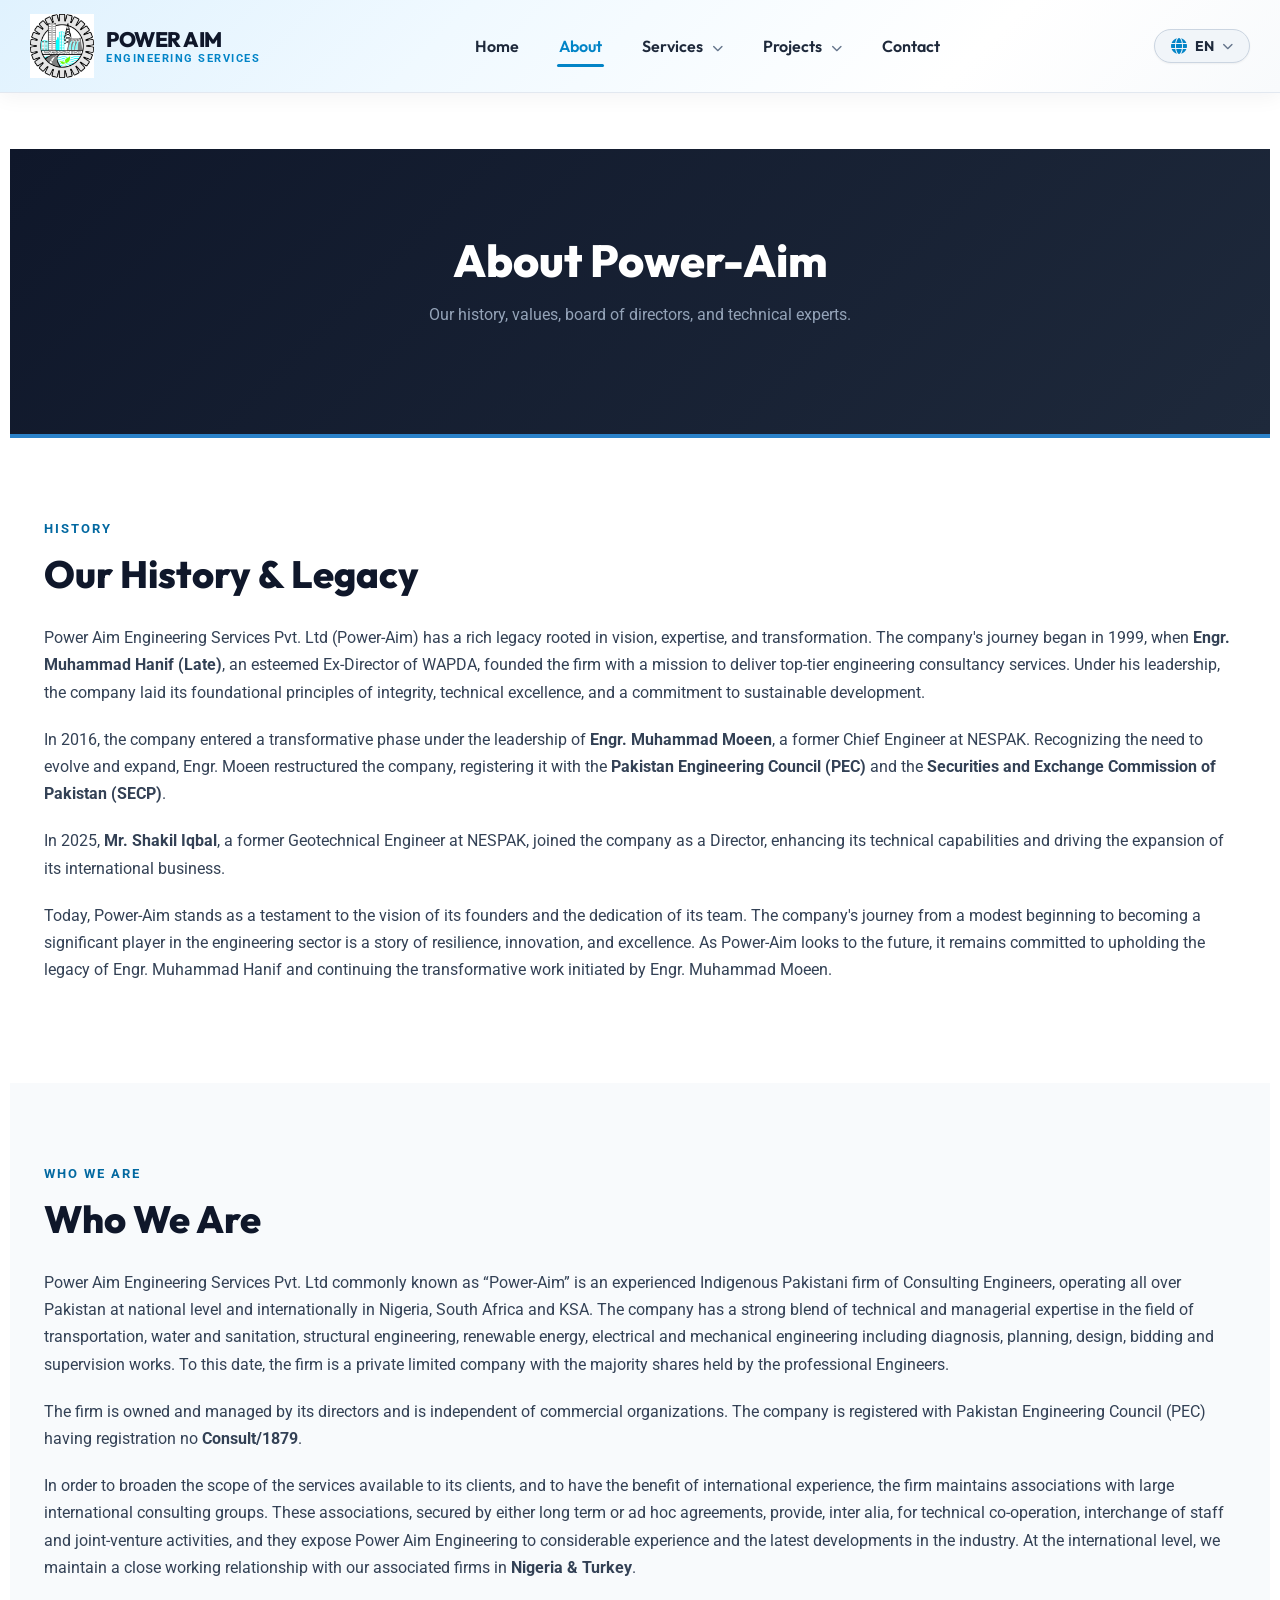
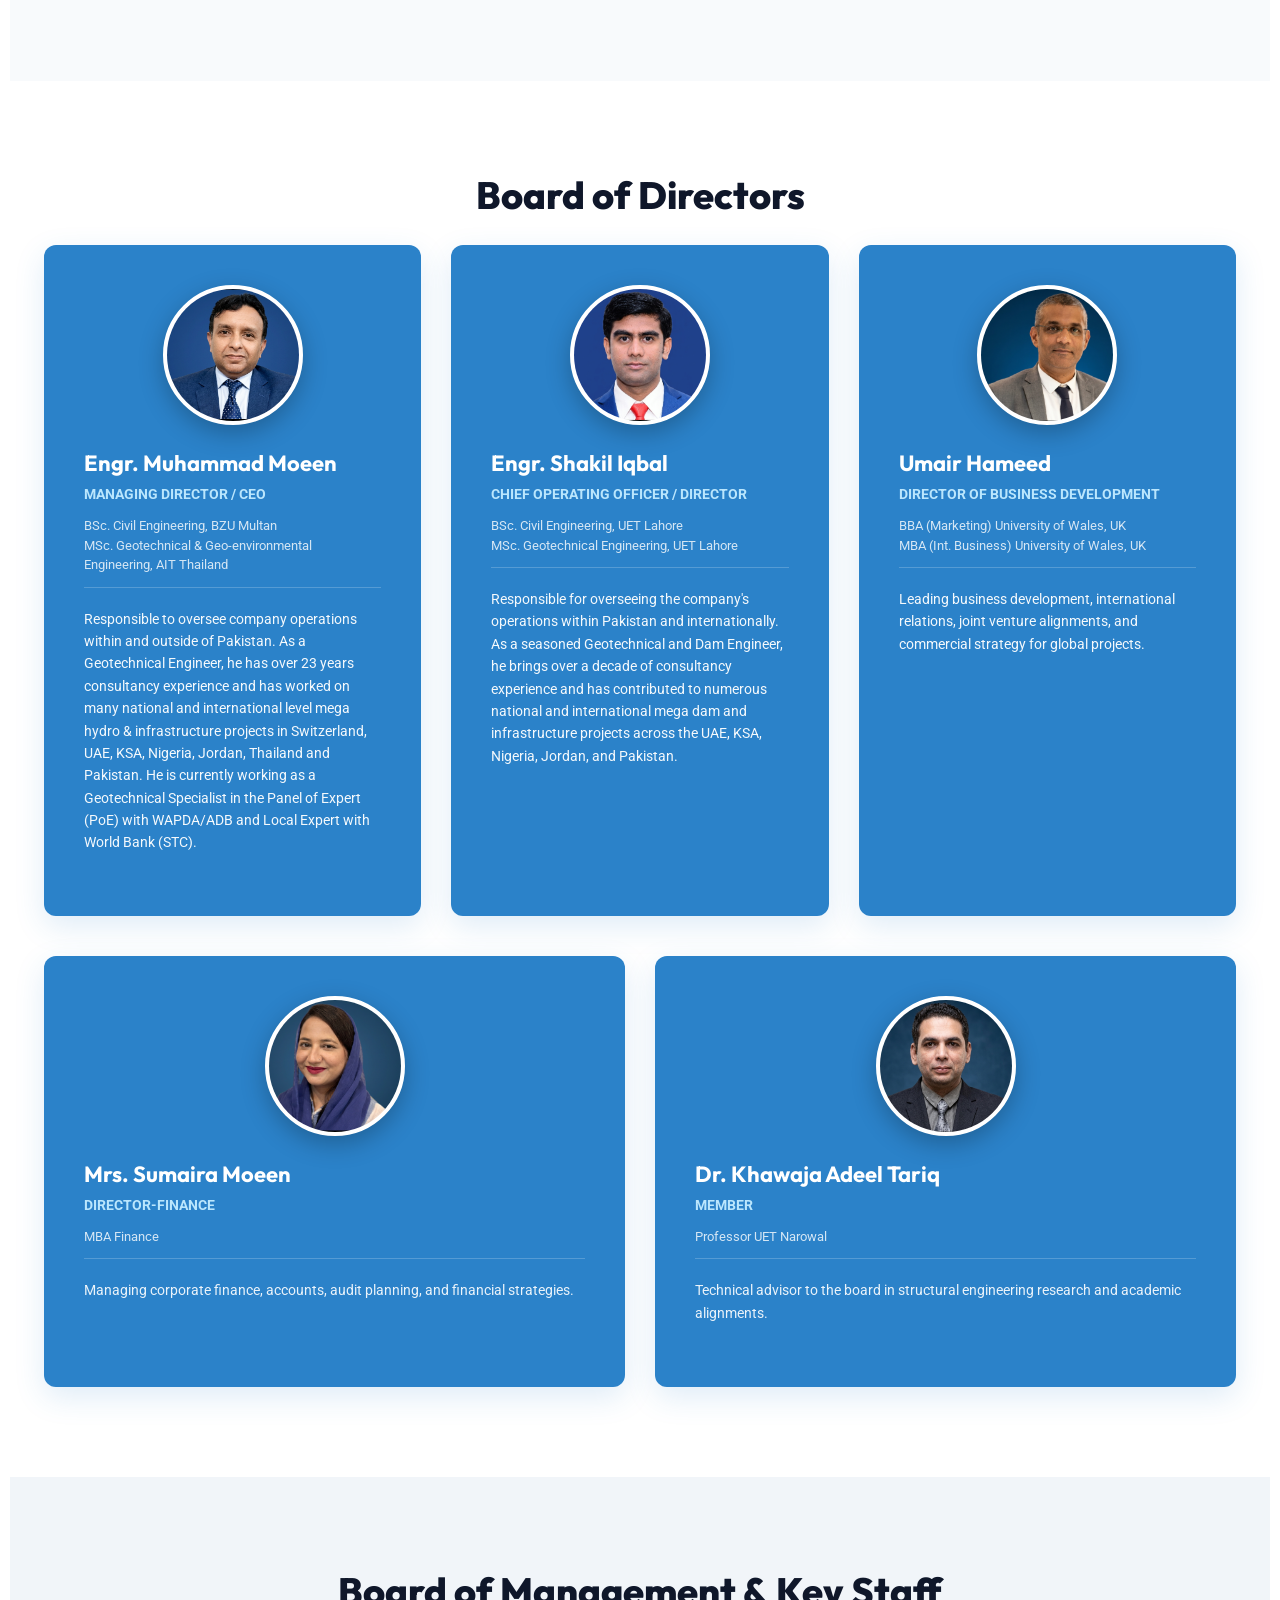
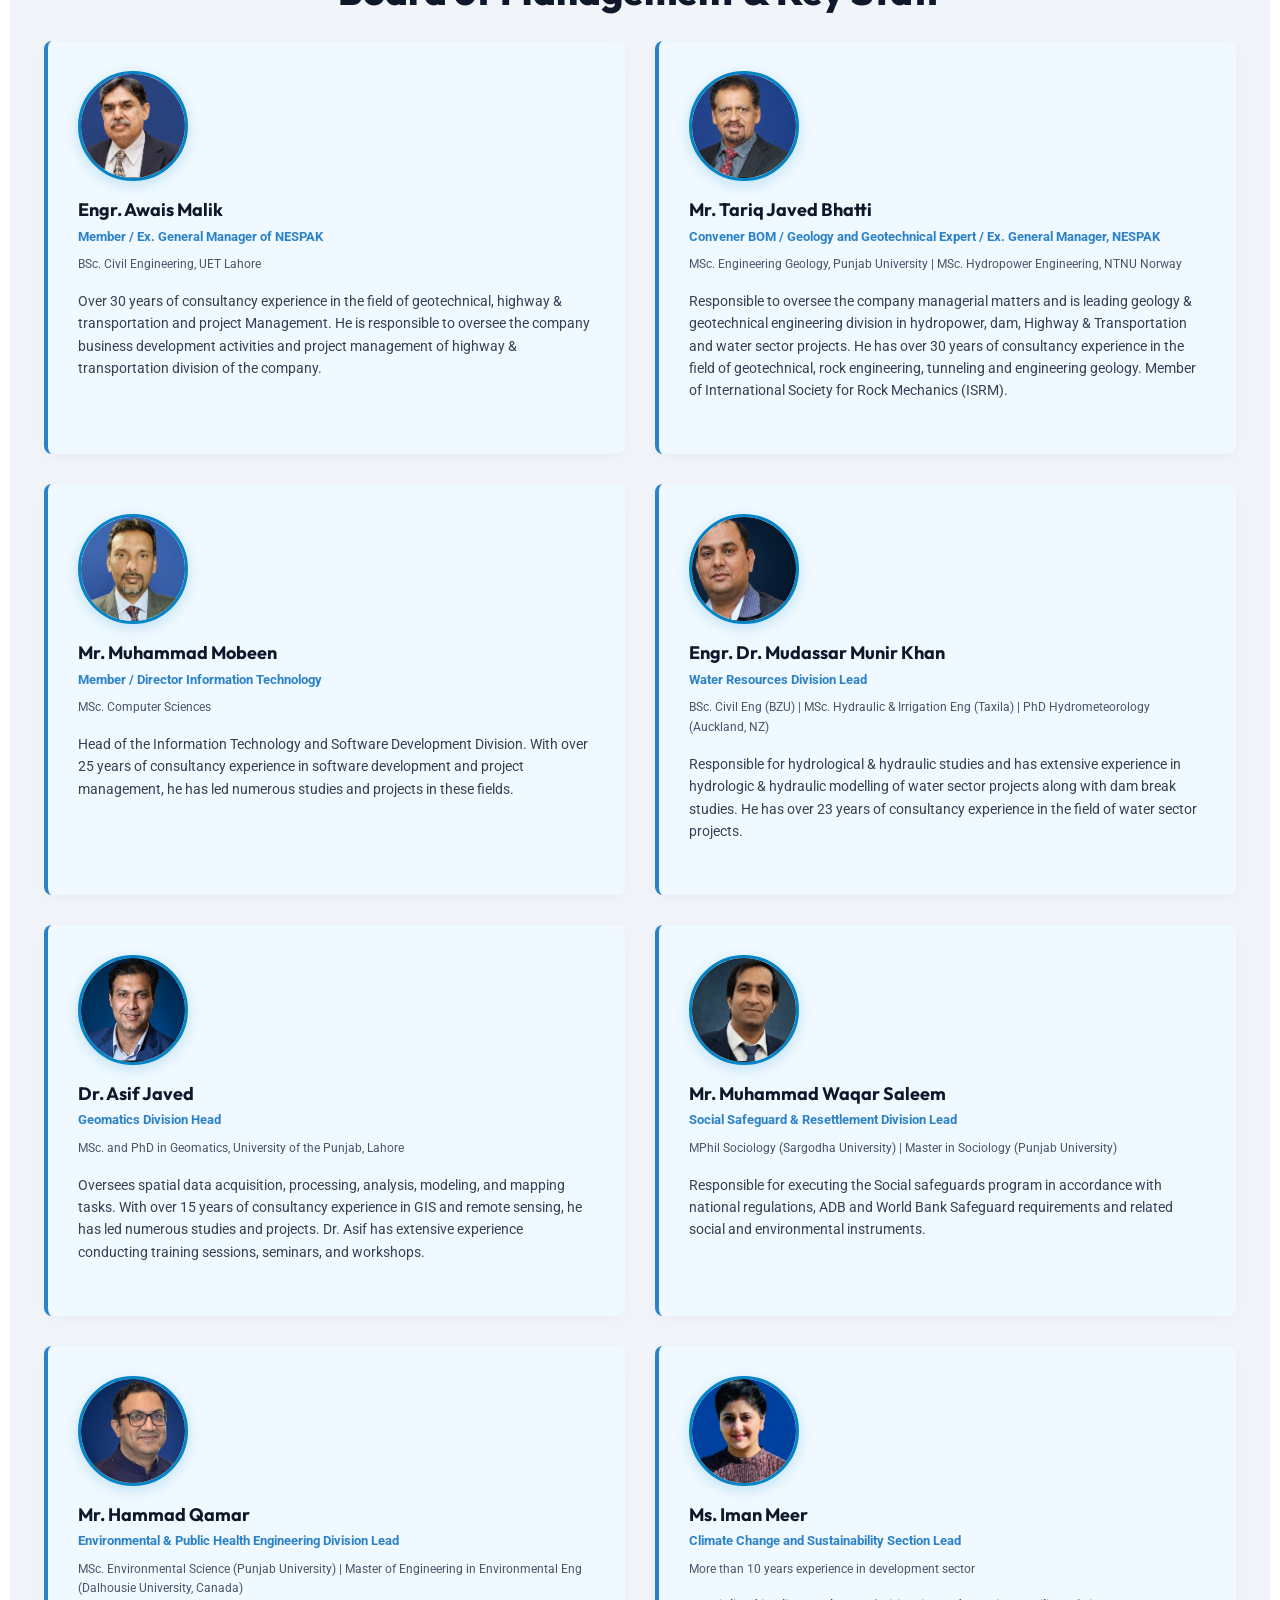
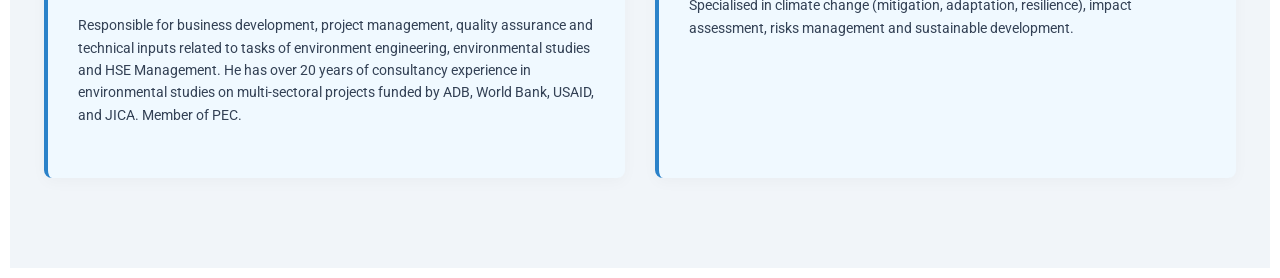
==== commit 412f7c9e: "Add NESPAK-style Services hover Mega-Menu across all pages and create interactive Services showcase " ====
--- a/about/index.html
+++ b/about/index.html
@@ -156,7 +156,38 @@
             <ul class="poweraim-nav-links">
                 <li><a href="../index.html" class="nav-item ">Home</a></li>
                 <li><a href="../about/index.html" class="nav-item active">About</a></li>
-                <li><a href="../services/index.html" class="nav-item ">Services</a></li>
+                <li class="menu-item nav-item-has-dropdown nav-item-megamenu">
+                    <a href="../services/index.html" class="nav-item">Services <i class="fa-solid fa-chevron-down nav-arrow"></i></a>
+                    <div class="poweraim-services-megamenu">
+                        <div class="megamenu-left-card">
+                            <div class="megamenu-card-img" style="background-image: url('../wp-content/plugins/poweraim-core/assets/images/navbar_bg_banner.jpg');"></div>
+                            <div class="megamenu-card-content">
+                                <span class="megamenu-badge">POWER-AIM</span>
+                                <h3>SERVICES</h3>
+                                <p>Engineering Excellence Across the Project Lifecycle</p>
+                                <a href="../services/index.html" class="megamenu-explore-btn">Explore All Services <i class="fa-solid fa-arrow-right"></i></a>
+                            </div>
+                        </div>
+                        <div class="megamenu-right-list">
+                            <div class="megamenu-heading">
+                                <h4>WHAT WE PROVIDE</h4>
+                                <div class="megamenu-heading-line"></div>
+                            </div>
+                            <ul class="megamenu-links-grid">
+                <li><a href="../services/index.html#service-master-planning"><i class="fa-solid fa-compass-drafting"></i> <span>Master Planning, Feasibility & Design</span></a></li>
+                <li><a href="../services/index.html#service-water-resources"><i class="fa-solid fa-water"></i> <span>Water Resources Engineering</span></a></li>
+                <li><a href="../services/index.html#service-wastewater"><i class="fa-solid fa-faucet-drip"></i> <span>Water & Waste Water Engineering</span></a></li>
+                <li><a href="../services/index.html#service-roads"><i class="fa-solid fa-road"></i> <span>Highway, Road & Infrastructure</span></a></li>
+                <li><a href="../services/index.html#service-buildings"><i class="fa-solid fa-building"></i> <span>Architecture & Building Design</span></a></li>
+                <li><a href="../services/index.html#service-gis"><i class="fa-solid fa-map-location-dot"></i> <span>GIS Studies, Surveys & Investigations</span></a></li>
+                <li><a href="../services/index.html#service-electrical"><i class="fa-solid fa-bolt"></i> <span>Electrical Engineering</span></a></li>
+                <li><a href="../services/index.html#service-renewable"><i class="fa-solid fa-solar-panel"></i> <span>Renewable Energy</span></a></li>
+                <li><a href="../services/index.html#service-pm"><i class="fa-solid fa-list-check"></i> <span>Project & Construction Management</span></a></li>
+                <li><a href="../services/index.html#service-environmental"><i class="fa-solid fa-earth-americas"></i> <span>Environmental & Socio-Economic Studies</span></a></li>
+                            </ul>
+                        </div>
+                    </div>
+                </li>
                 <li class="nav-item-has-dropdown">
                     <a href="../projects/index.html" class="nav-item ">Projects <i class="fa-solid fa-chevron-down nav-arrow"></i></a>
                     <ul class="poweraim-submenu">
--- a/wp-content/plugins/poweraim-core/assets/css/style.css
+++ b/wp-content/plugins/poweraim-core/assets/css/style.css
@@ -2648,3 +2648,468 @@
 .staff-profile-card:hover .staff-photo {
     transform: scale(1.05) !important;
 }
+
+
+/* ==========================================================================
+   SERVICES MEGA-MENU DROPDOWN (NESPAK STYLE)
+   ========================================================================== */
+
+.nav-item-megamenu {
+    position: relative;
+}
+
+.poweraim-services-megamenu {
+    position: absolute;
+    top: 100%;
+    left: -150px;
+    width: 860px;
+    background: #ffffff;
+    border-radius: 16px;
+    box-shadow: 0 20px 50px rgba(15, 23, 42, 0.18), 0 4px 12px rgba(15, 23, 42, 0.08);
+    border: 1px solid #e2e8f0;
+    padding: 24px;
+    margin-top: 12px;
+    display: flex;
+    gap: 28px;
+    opacity: 0;
+    visibility: hidden;
+    transform: translateY(12px);
+    transition: all 0.28s cubic-bezier(0.4, 0, 0.2, 1);
+    pointer-events: none;
+    z-index: 99999;
+}
+
+.nav-item-megamenu:hover .poweraim-services-megamenu {
+    opacity: 1;
+    visibility: visible;
+    transform: translateY(0);
+    pointer-events: auto;
+}
+
+.megamenu-left-card {
+    flex: 0 0 280px;
+    background: linear-gradient(135deg, #0f172a 0%, #1e293b 100%);
+    border-radius: 12px;
+    overflow: hidden;
+    display: flex;
+    flex-direction: column;
+    box-shadow: 0 8px 24px rgba(0, 0, 0, 0.2);
+    border: 1px solid rgba(255, 255, 255, 0.1);
+}
+
+.megamenu-card-img {
+    height: 140px;
+    background-size: cover;
+    background-position: center;
+    position: relative;
+}
+
+.megamenu-card-img::after {
+    content: '';
+    position: absolute;
+    inset: 0;
+    background: linear-gradient(to bottom, transparent 20%, #0f172a 100%);
+}
+
+.megamenu-card-content {
+    padding: 16px 20px 20px;
+    display: flex;
+    flex-direction: column;
+    flex-grow: 1;
+    color: #ffffff;
+}
+
+.megamenu-badge {
+    font-size: 10px;
+    font-weight: 800;
+    letter-spacing: 1.5px;
+    color: #38bdf8;
+    text-transform: uppercase;
+    margin-bottom: 4px;
+}
+
+.megamenu-card-content h3 {
+    font-family: var(--font-heading, 'Outfit', sans-serif);
+    font-size: 22px;
+    font-weight: 800;
+    color: #ffffff !important;
+    margin: 0 0 8px;
+    letter-spacing: 0.5px;
+}
+
+.megamenu-card-content p {
+    font-size: 12.5px;
+    color: #94a3b8;
+    line-height: 1.5;
+    margin-bottom: 16px;
+    flex-grow: 1;
+}
+
+.megamenu-explore-btn {
+    display: inline-flex;
+    align-items: center;
+    gap: 8px;
+    font-size: 13px;
+    font-weight: 700;
+    color: #38bdf8 !important;
+    text-decoration: none;
+    transition: transform 0.2s ease, color 0.2s ease;
+}
+
+.megamenu-explore-btn:hover {
+    color: #7dd3fc !important;
+    transform: translateX(4px);
+}
+
+.megamenu-right-list {
+    flex: 1;
+    display: flex;
+    flex-direction: column;
+}
+
+.megamenu-heading {
+    margin-bottom: 14px;
+}
+
+.megamenu-heading h4 {
+    font-family: var(--font-heading, 'Outfit', sans-serif);
+    font-size: 13px;
+    font-weight: 800;
+    letter-spacing: 1.2px;
+    text-transform: uppercase;
+    color: #c2410c !important; /* Elegant brick red / terracotta brand accent matching NESPAK style */
+    margin: 0 0 4px;
+}
+
+.megamenu-heading-line {
+    width: 60px;
+    height: 3px;
+    background: #c2410c;
+    border-radius: 2px;
+}
+
+.megamenu-links-grid {
+    display: grid;
+    grid-template-columns: repeat(2, 1fr);
+    gap: 6px 16px;
+    list-style: none;
+    padding: 0;
+    margin: 0;
+}
+
+.megamenu-links-grid li {
+    list-style: none;
+    margin: 0;
+    padding: 0;
+}
+
+.megamenu-links-grid li a {
+    display: flex;
+    align-items: center;
+    gap: 10px;
+    padding: 8px 10px;
+    border-radius: 8px;
+    font-family: var(--font-heading, 'Outfit', sans-serif);
+    font-size: 13px;
+    font-weight: 600;
+    color: #334155 !important;
+    text-decoration: none;
+    transition: all 0.2s ease;
+}
+
+.megamenu-links-grid li a i {
+    font-size: 13px;
+    color: #0284c7;
+    width: 16px;
+    text-align: center;
+    flex-shrink: 0;
+    transition: transform 0.2s ease;
+}
+
+.megamenu-links-grid li a:hover {
+    background: #f0f9ff;
+    color: #0284c7 !important;
+    transform: translateX(3px);
+}
+
+.megamenu-links-grid li a:hover i {
+    transform: scale(1.15);
+}
+
+/* Responsive adjustment for Mega-Menu on tablet */
+@media (max-width: 1100px) {
+    .poweraim-services-megamenu {
+        width: 720px;
+        left: -200px;
+    }
+    .megamenu-left-card {
+        flex: 0 0 220px;
+    }
+}
+
+/* ==========================================================================
+   INTERACTIVE SERVICES PAGE SHOWCASE STYLING
+   ========================================================================== */
+
+.services-showcase-section {
+    padding: 70px 0 50px;
+    background: #ffffff;
+}
+
+.service-active-stage {
+    background: #f8fafc;
+    border-radius: 20px;
+    border: 1px solid #e2e8f0;
+    box-shadow: 0 10px 30px rgba(15, 23, 42, 0.06);
+    overflow: hidden;
+    display: grid;
+    grid-template-columns: 1fr 1fr;
+    gap: 0;
+    margin-bottom: 60px;
+    transition: all 0.3s ease;
+}
+
+.service-stage-left {
+    padding: 45px 40px;
+    display: flex;
+    flex-direction: column;
+    justify-content: center;
+    background: #ffffff;
+}
+
+.service-stage-tag {
+    display: inline-flex;
+    align-items: center;
+    gap: 8px;
+    background: rgba(2, 132, 199, 0.1);
+    color: #0284c7;
+    padding: 6px 14px;
+    border-radius: 50px;
+    font-size: 12px;
+    font-weight: 700;
+    letter-spacing: 1px;
+    text-transform: uppercase;
+    margin-bottom: 16px;
+    align-self: flex-start;
+}
+
+.service-stage-title {
+    font-family: var(--font-heading, 'Outfit', sans-serif);
+    font-size: 28px;
+    font-weight: 800;
+    color: #0f172a;
+    line-height: 1.3;
+    margin-bottom: 18px;
+}
+
+.service-stage-desc {
+    font-size: 15px;
+    line-height: 1.7;
+    color: #475569;
+    margin-bottom: 24px;
+}
+
+.service-stage-deliverables {
+    margin: 0 0 28px 0;
+    padding: 0;
+    list-style: none;
+}
+
+.service-stage-deliverables li {
+    display: flex;
+    align-items: flex-start;
+    gap: 12px;
+    font-size: 14.5px;
+    line-height: 1.5;
+    color: #334155;
+    margin-bottom: 12px;
+    list-style: none;
+}
+
+.service-stage-deliverables li i {
+    color: #0284c7;
+    font-size: 14px;
+    margin-top: 4px;
+    flex-shrink: 0;
+}
+
+.service-stage-right {
+    background: #0f172a;
+    display: flex;
+    align-items: center;
+    justify-content: center;
+    overflow: hidden;
+    position: relative;
+    min-height: 480px;
+}
+
+.service-stage-right img {
+    width: 100%;
+    height: 100%;
+    object-fit: cover;
+    object-position: center;
+    display: block;
+    transition: transform 0.5s ease;
+}
+
+.service-stage-right:hover img {
+    transform: scale(1.03);
+}
+
+.service-stage-zoom-badge {
+    position: absolute;
+    bottom: 16px;
+    right: 16px;
+    background: rgba(15, 23, 42, 0.85);
+    color: #ffffff;
+    backdrop-filter: blur(8px);
+    padding: 6px 14px;
+    border-radius: 50px;
+    font-size: 12px;
+    font-weight: 600;
+    display: flex;
+    align-items: center;
+    gap: 6px;
+    border: 1px solid rgba(255, 255, 255, 0.2);
+    pointer-events: none;
+}
+
+/* Services Grid Explorer */
+.services-explorer-header {
+    text-align: center;
+    margin-bottom: 40px;
+}
+
+.services-explorer-header h3 {
+    font-family: var(--font-heading, 'Outfit', sans-serif);
+    font-size: 30px;
+    font-weight: 800;
+    color: #0f172a;
+    margin-bottom: 10px;
+}
+
+.services-explorer-header p {
+    font-size: 16px;
+    color: #64748b;
+    max-width: 600px;
+    margin: 0 auto;
+}
+
+.services-cards-grid {
+    display: grid;
+    grid-template-columns: repeat(3, 1fr);
+    gap: 24px;
+    margin-bottom: 70px;
+}
+
+.service-nav-card {
+    background: #ffffff;
+    border: 2px solid #e2e8f0;
+    border-radius: 14px;
+    padding: 26px 22px;
+    cursor: pointer;
+    transition: all 0.25s ease;
+    display: flex;
+    flex-direction: column;
+    position: relative;
+}
+
+.service-nav-card:hover {
+    border-color: #38bdf8;
+    transform: translateY(-4px);
+    box-shadow: 0 12px 30px rgba(2, 132, 199, 0.12);
+}
+
+.service-nav-card.active {
+    border-color: #0284c7;
+    background: linear-gradient(to bottom, #f0f9ff 0%, #ffffff 100%);
+    box-shadow: 0 12px 30px rgba(2, 132, 199, 0.18);
+}
+
+.service-card-top {
+    display: flex;
+    align-items: center;
+    justify-content: space-between;
+    margin-bottom: 16px;
+}
+
+.service-card-icon {
+    width: 48px;
+    height: 48px;
+    border-radius: 10px;
+    background: #e0f2fe;
+    color: #0284c7;
+    display: flex;
+    align-items: center;
+    justify-content: center;
+    font-size: 20px;
+    transition: all 0.25s ease;
+}
+
+.service-nav-card.active .service-card-icon,
+.service-nav-card:hover .service-card-icon {
+    background: #0284c7;
+    color: #ffffff;
+}
+
+.service-card-num {
+    font-family: var(--font-heading, 'Outfit', sans-serif);
+    font-size: 14px;
+    font-weight: 800;
+    color: #94a3b8;
+}
+
+.service-nav-card h4 {
+    font-family: var(--font-heading, 'Outfit', sans-serif);
+    font-size: 17px;
+    font-weight: 700;
+    color: #0f172a;
+    line-height: 1.4;
+    margin: 0 0 10px;
+}
+
+.service-nav-card p {
+    font-size: 13px;
+    color: #64748b;
+    line-height: 1.5;
+    margin: 0 0 16px;
+    flex-grow: 1;
+}
+
+.service-card-action {
+    display: flex;
+    align-items: center;
+    gap: 6px;
+    font-size: 13px;
+    font-weight: 700;
+    color: #0284c7;
+}
+
+.service-card-action i {
+    transition: transform 0.2s ease;
+}
+
+.service-nav-card:hover .service-card-action i {
+    transform: translateX(4px);
+}
+
+@media (max-width: 991px) {
+    .service-active-stage {
+        grid-template-columns: 1fr;
+    }
+    .service-stage-right {
+        min-height: 360px;
+    }
+    .services-cards-grid {
+        grid-template-columns: repeat(2, 1fr);
+    }
+}
+
+@media (max-width: 600px) {
+    .services-cards-grid {
+        grid-template-columns: 1fr;
+    }
+    .service-stage-left {
+        padding: 30px 20px;
+    }
+}
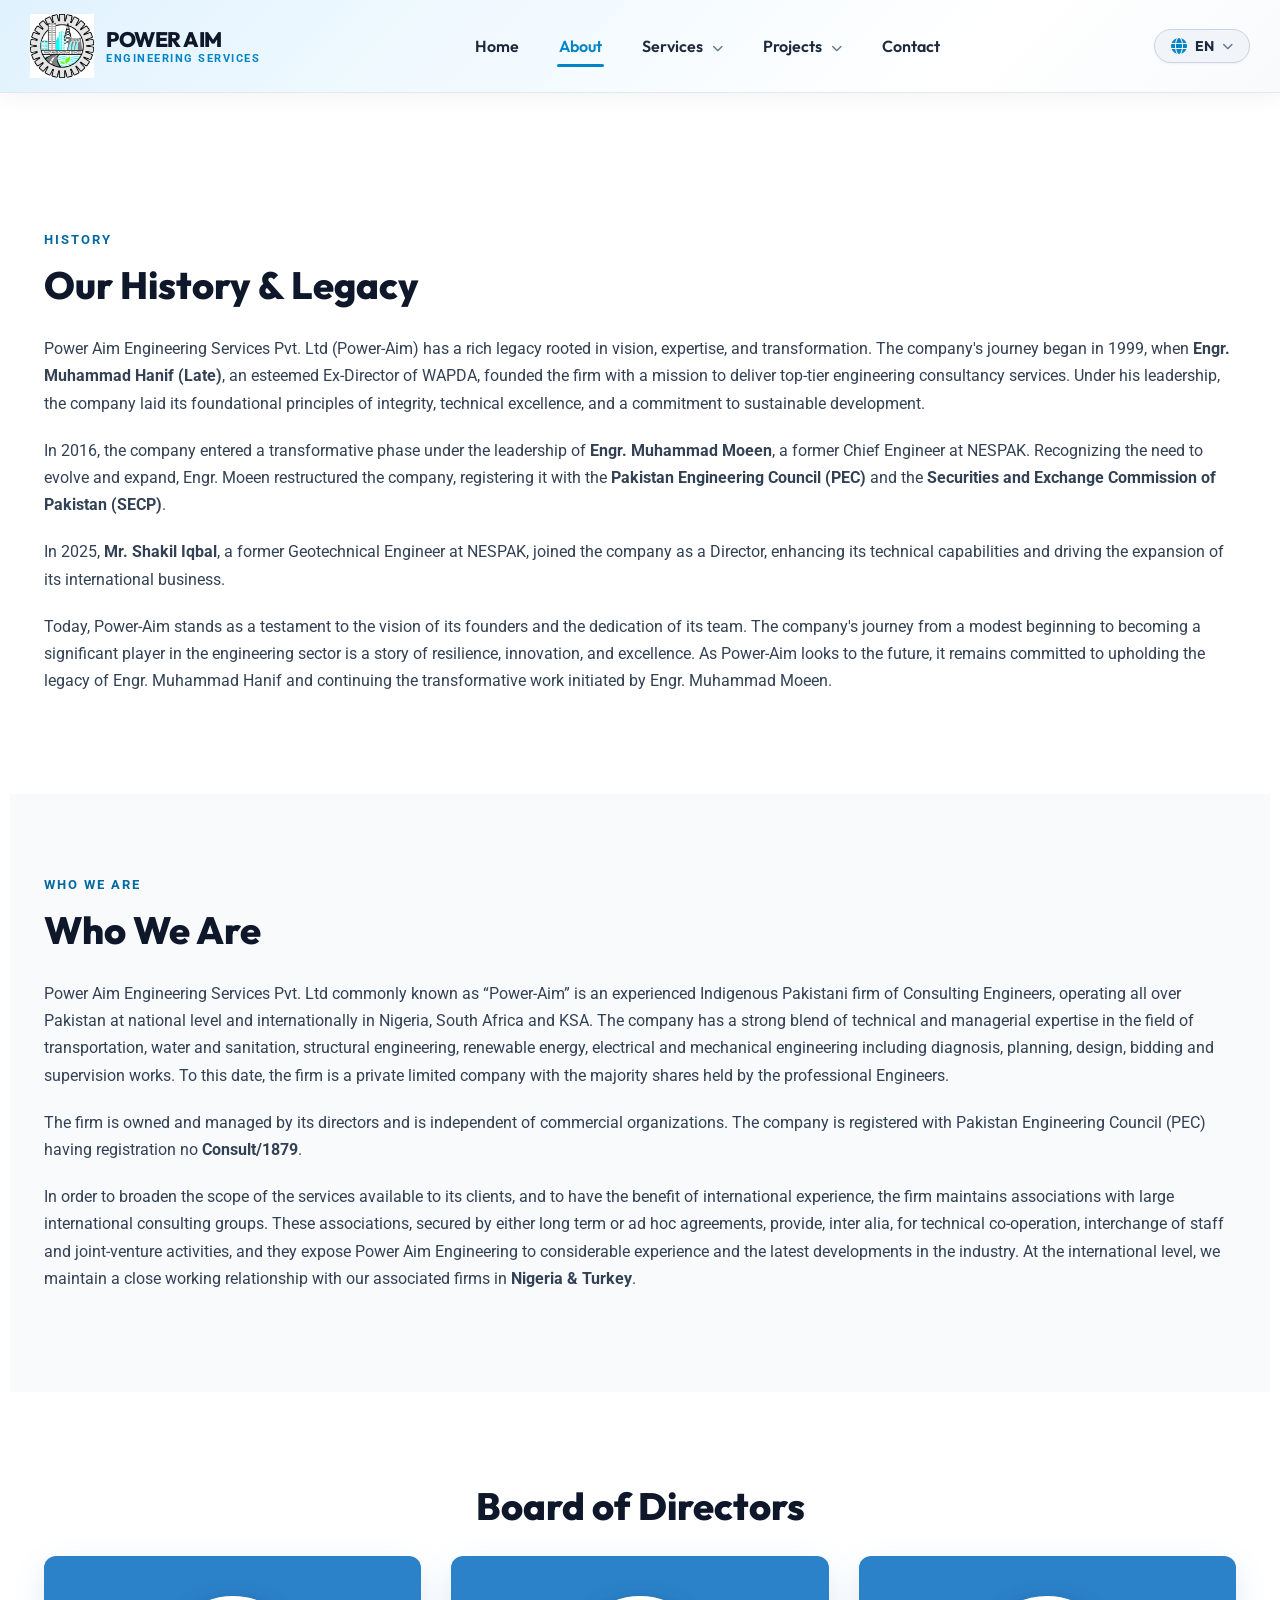
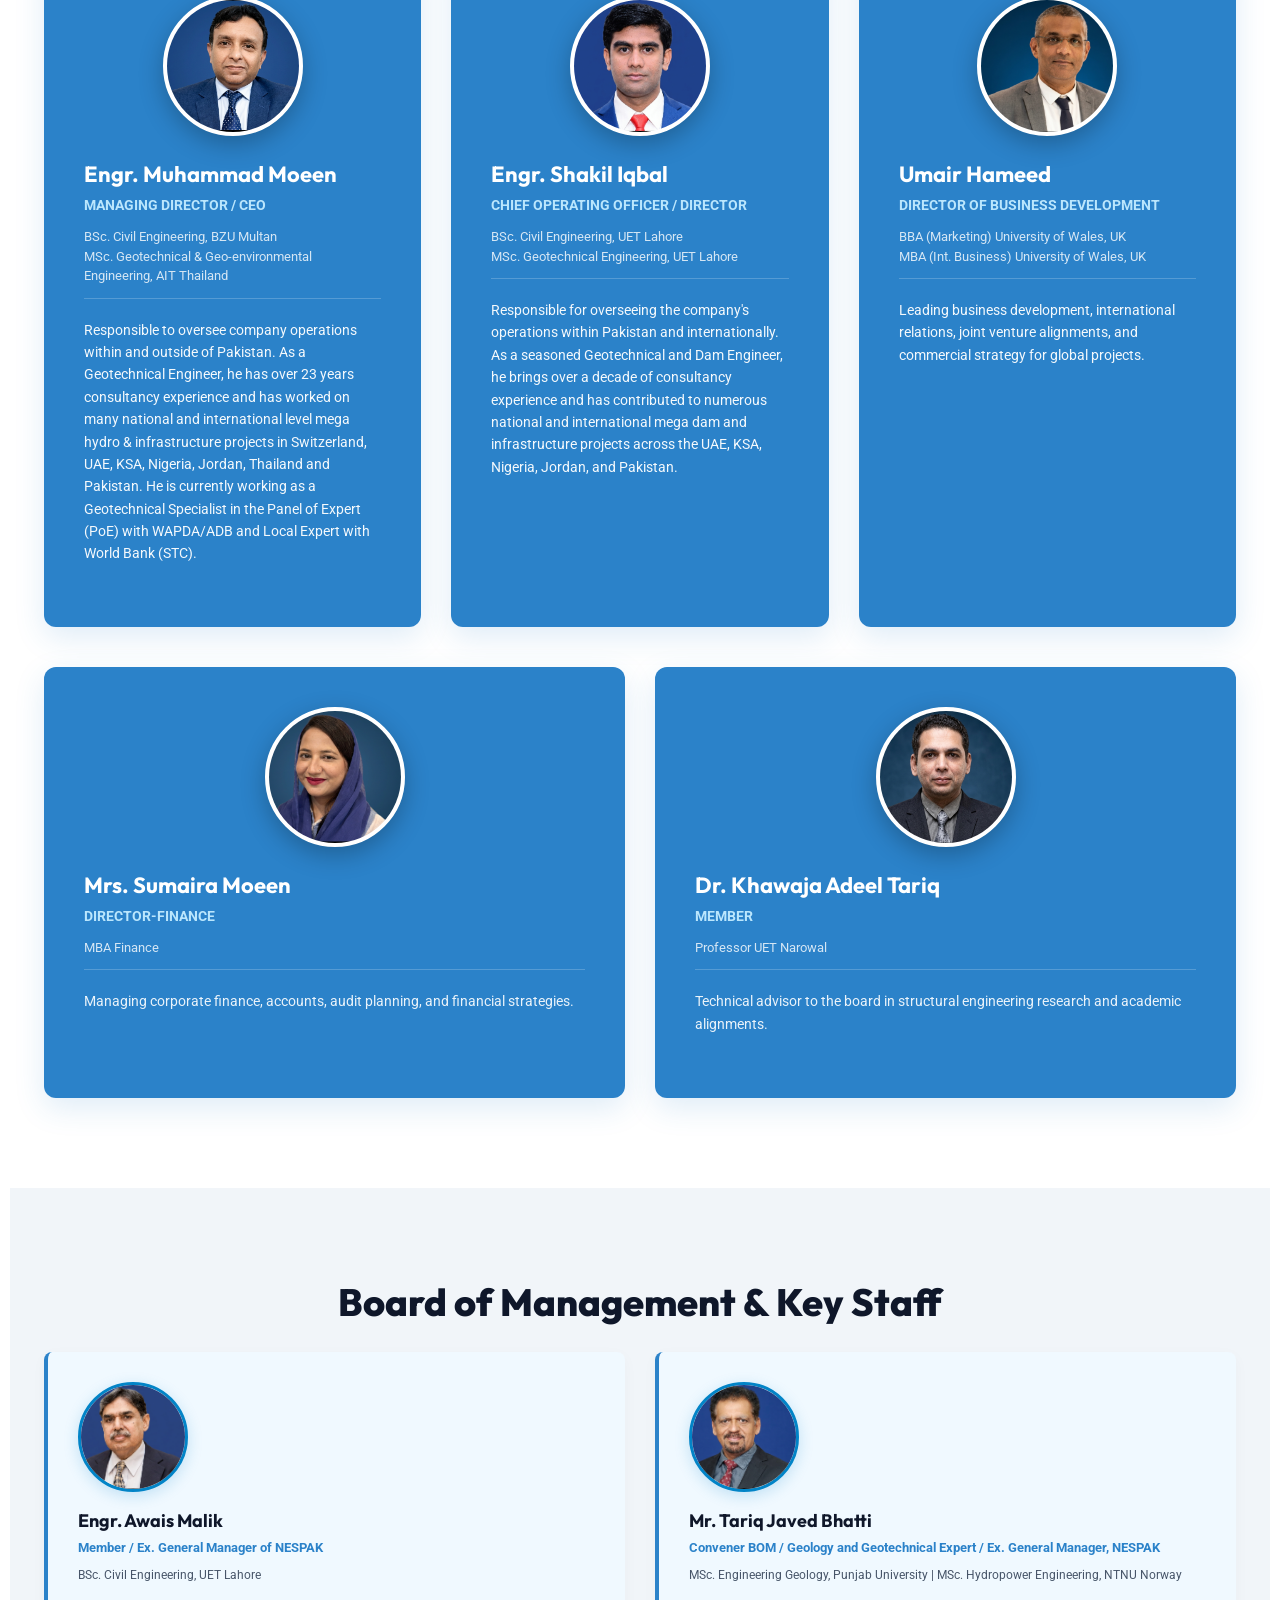
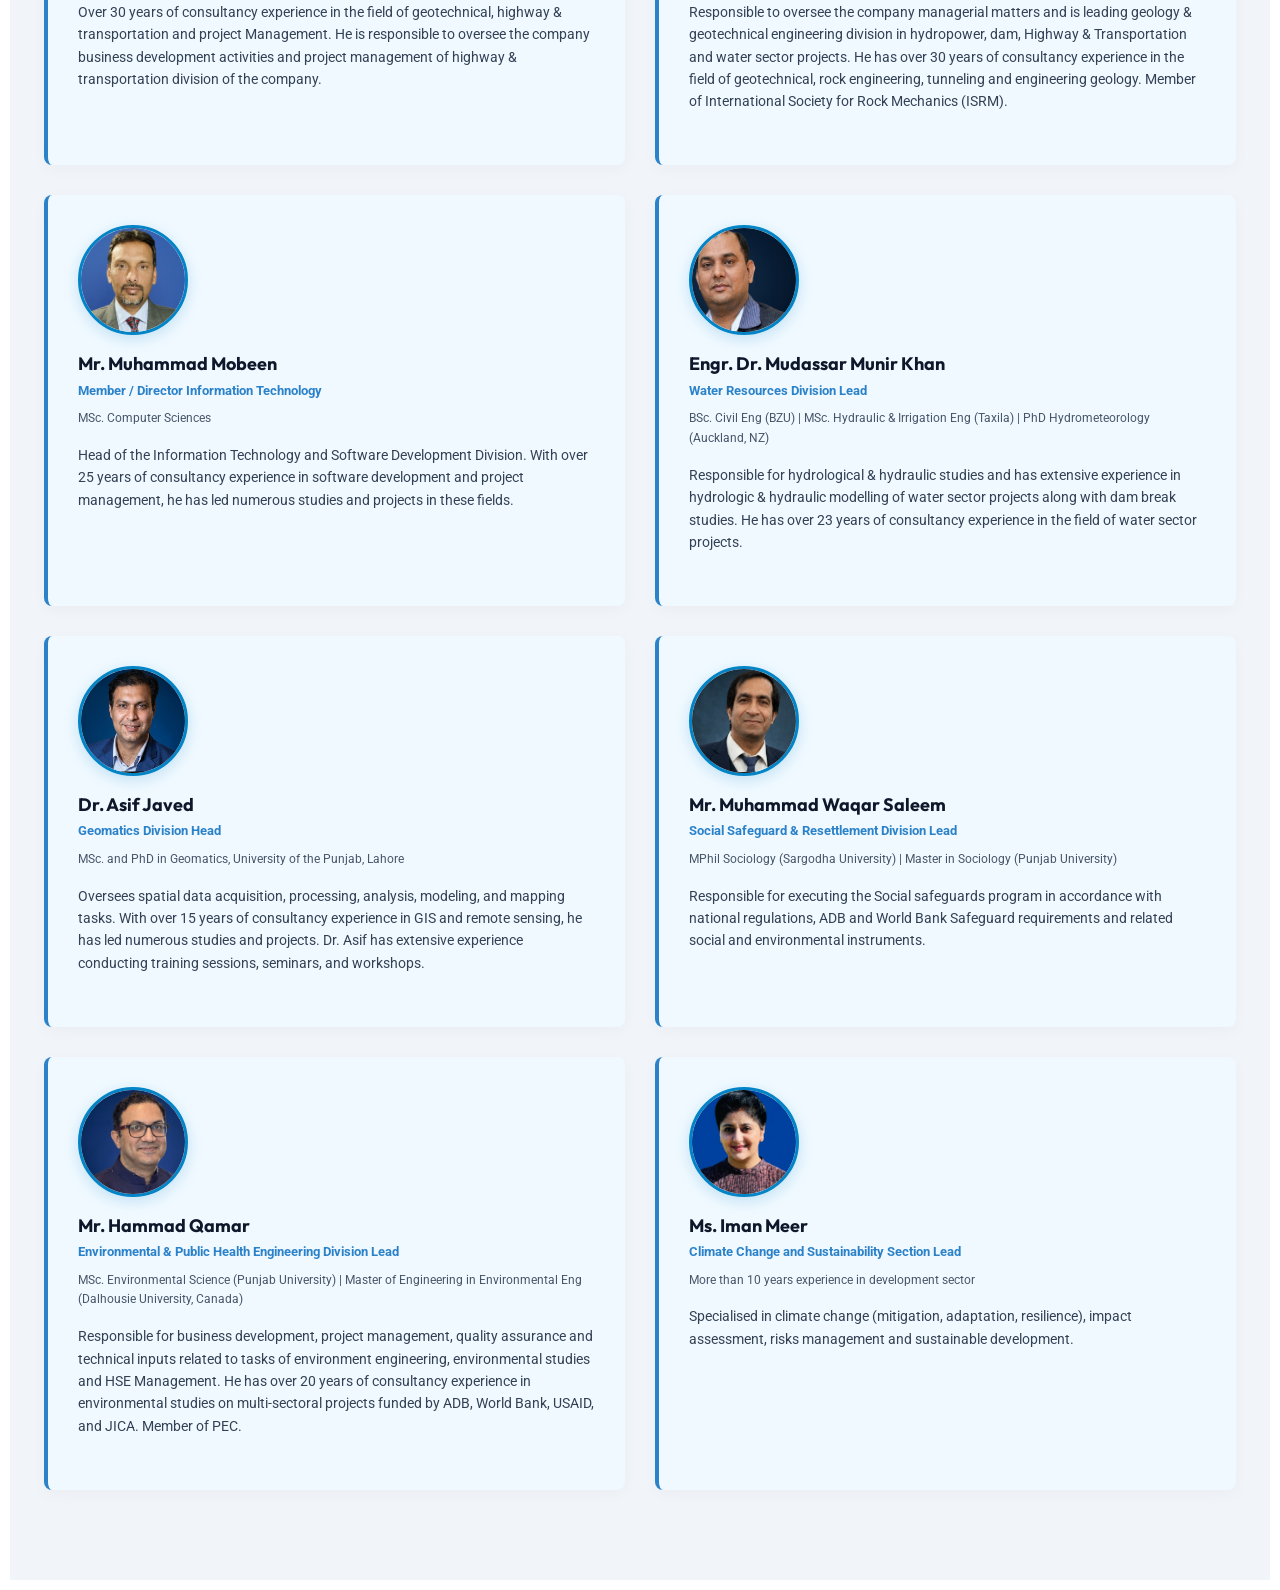
==== commit d3cd5378: "Remove top header banner cards from About and Services pages, remove HD badge, and make service diag" ====
--- a/about/index.html
+++ b/about/index.html
@@ -275,17 +275,7 @@
 					<div class="e-con-inner">
 					<p class="e-paragraph-base" data-interaction-id="71dc2ed">Type your paragraph here</p>
 				<div class="elementor-element elementor-element-4b1b7a62 elementor-widget elementor-widget-shortcode" data-id="4b1b7a62" data-element_type="widget" data-e-type="widget" data-widget_type="shortcode.default">
-							<div class="elementor-shortcode">    <div class="poweraim-page-header">
-
-        <div class="poweraim-container">
-
-            <h1>About Power-Aim</h1>
-
-            <p>Our history, values, board of directors, and technical experts.</p>
-
-        </div>
-
-    </div>
+							<div class="elementor-shortcode">    
 
 
 
--- a/wp-content/plugins/poweraim-core/assets/css/style.css
+++ b/wp-content/plugins/poweraim-core/assets/css/style.css
@@ -3113,3 +3113,30 @@
         padding: 30px 20px;
     }
 }
+
+
+.service-stage-right {
+    background: #f8fafc !important;
+    display: flex !important;
+    align-items: center !important;
+    justify-content: center !important;
+    overflow: hidden !important;
+    position: relative !important;
+    min-height: 480px !important;
+    padding: 20px !important;
+}
+
+.service-stage-right img {
+    width: 100% !important;
+    height: 100% !important;
+    max-height: 520px !important;
+    object-fit: contain !important;
+    object-position: center !important;
+    display: block !important;
+    border-radius: 8px !important;
+    transition: transform 0.3s ease !important;
+}
+
+.service-stage-zoom-badge {
+    display: none !important;
+}
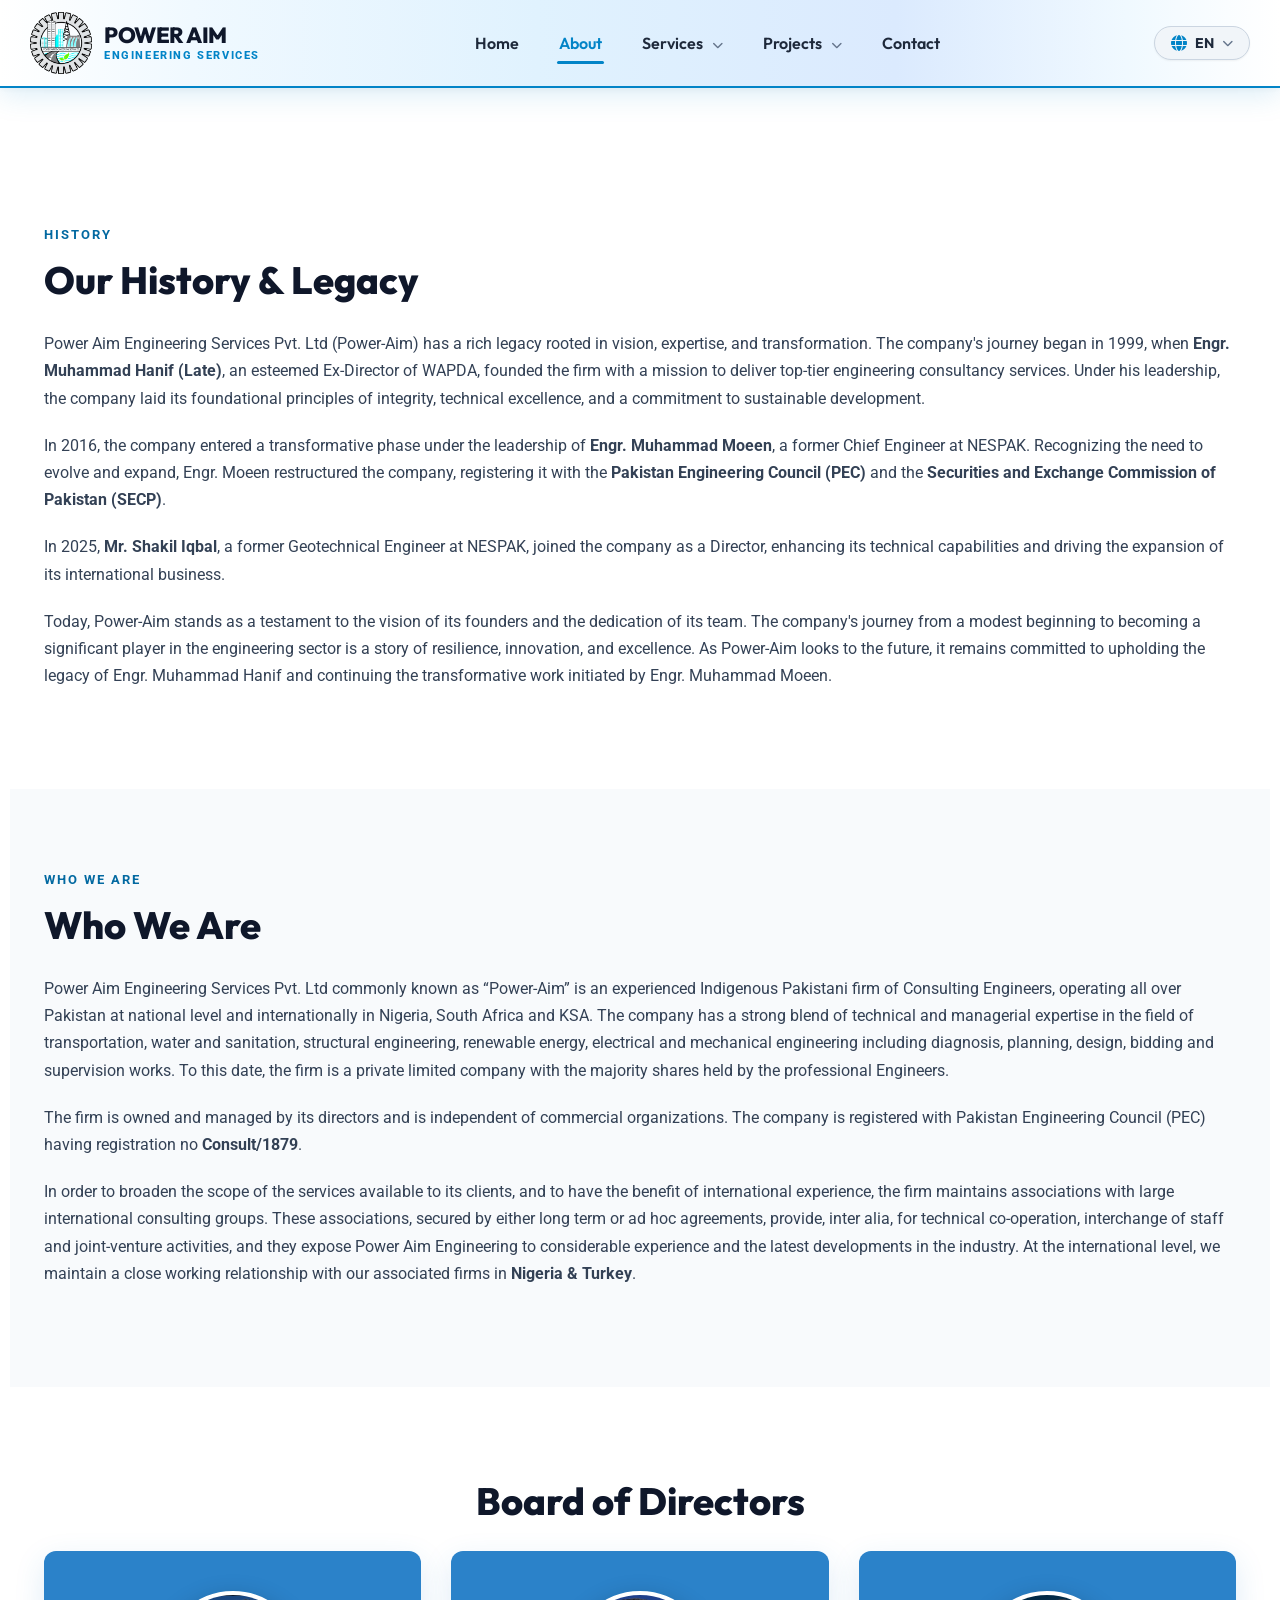
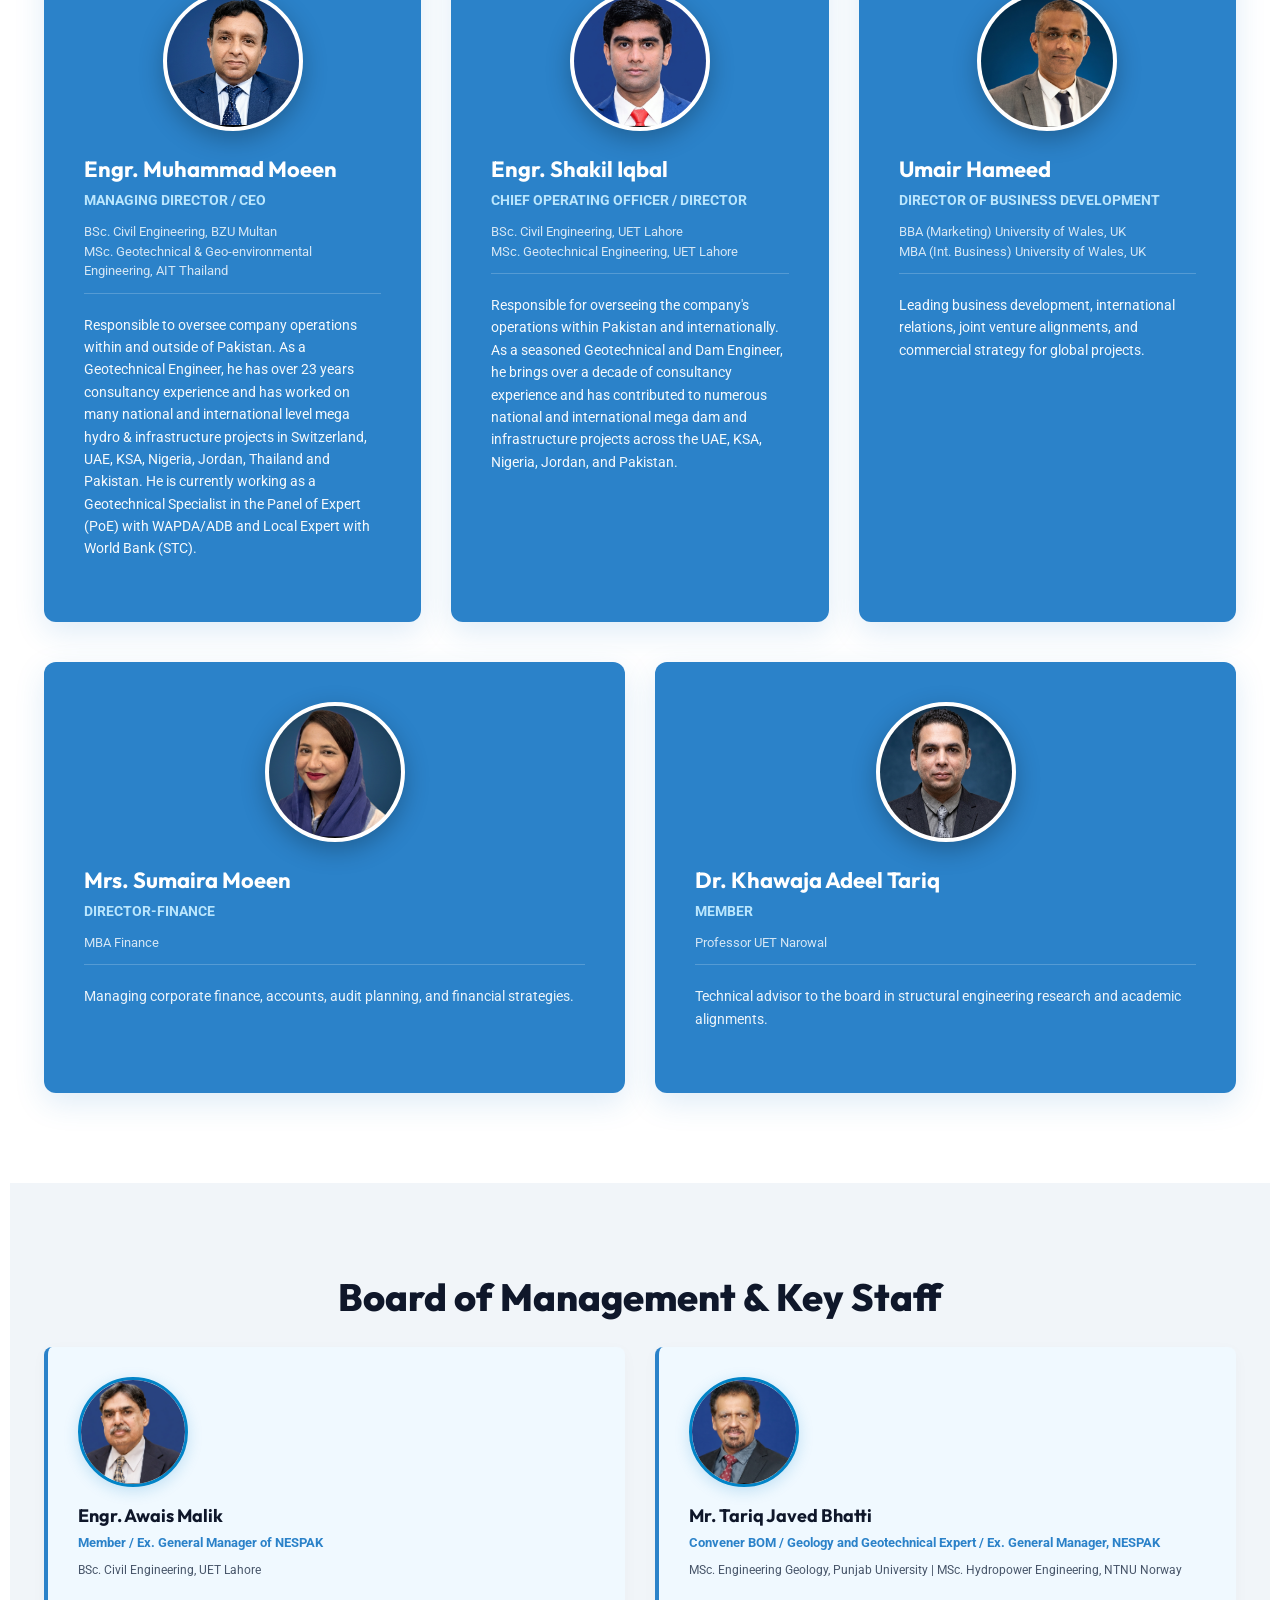
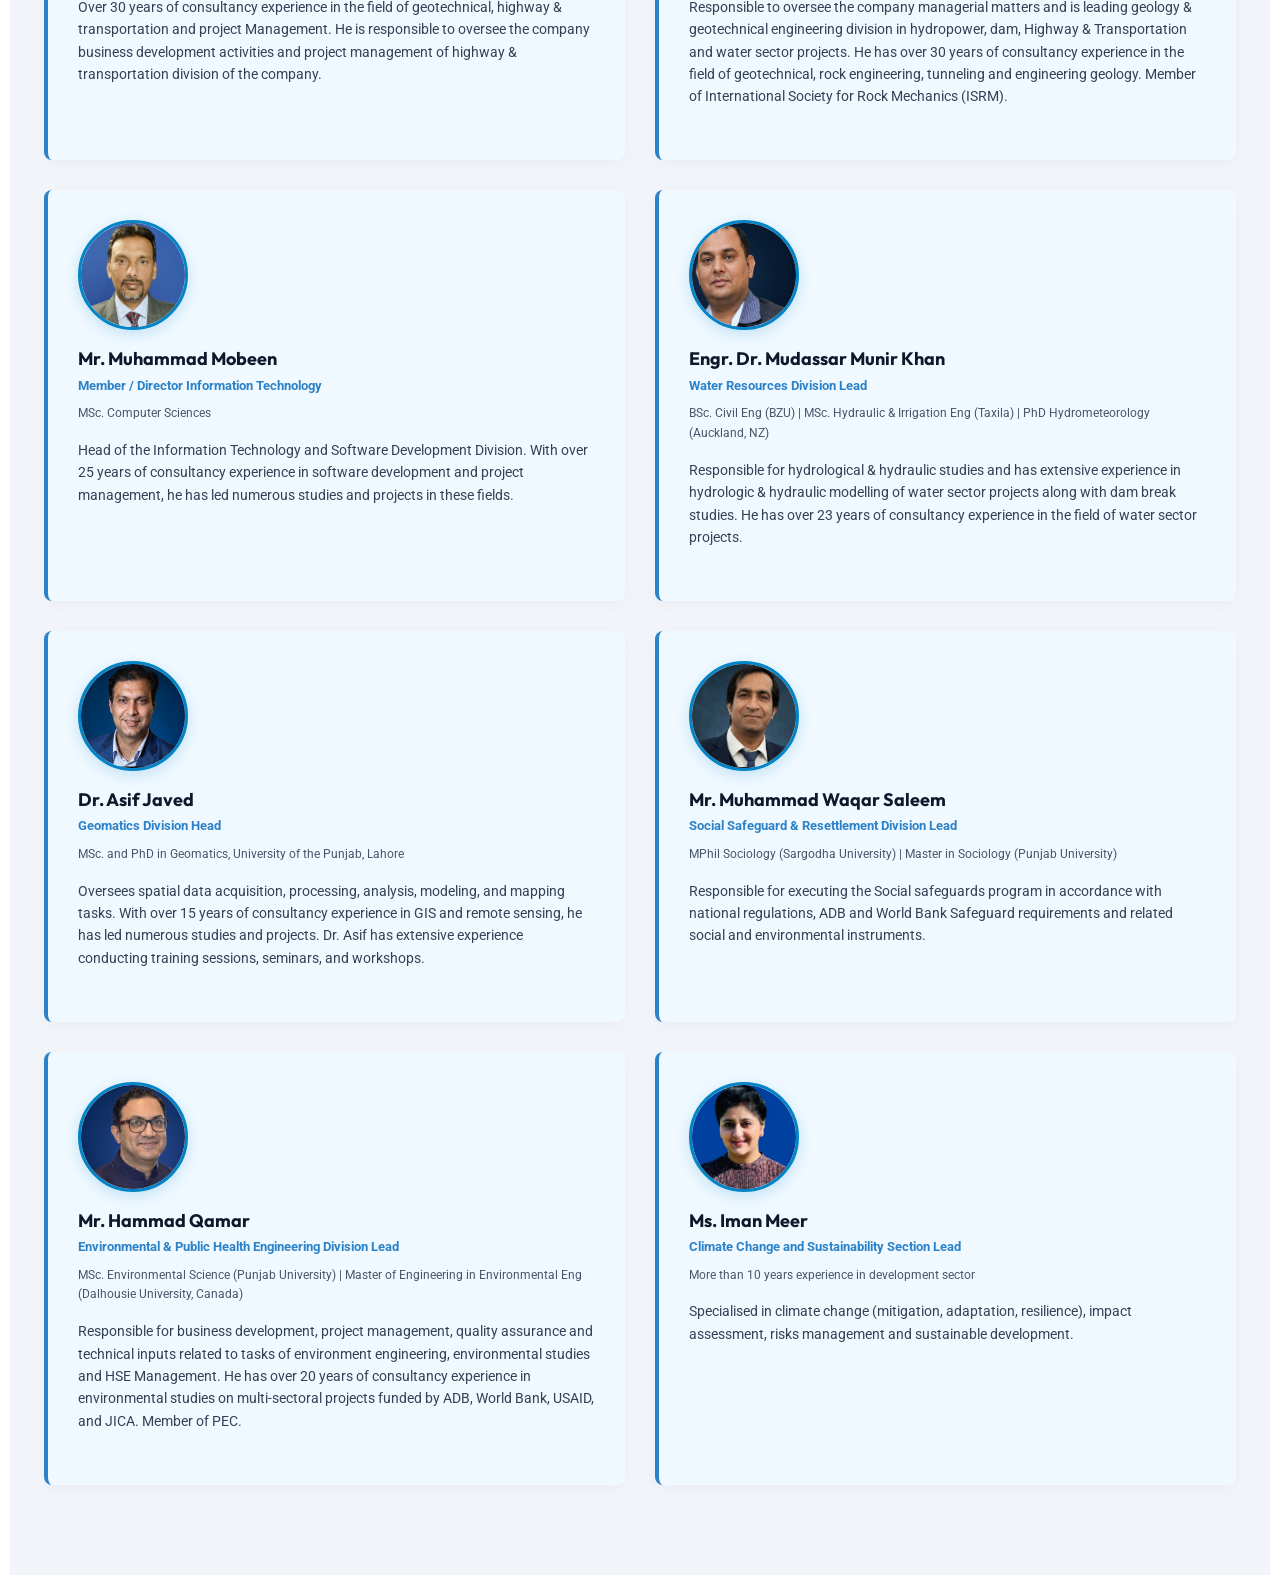
==== commit d8af0315: "Permanently hide Google Translate top banner bar and prevent layout shift while keeping 100% full in" ====
--- a/about/index.html
+++ b/about/index.html
@@ -126,6 +126,11 @@
 <link rel="icon" href="http://poweraims.local/wp-content/uploads/2026/07/cropped-FCON-192x192.jpeg"  />
 <link rel="apple-touch-icon" href="http://poweraims.local/wp-content/uploads/2026/07/cropped-FCON-180x180.jpeg" />
 <meta name="msapplication-TileImage" content="http://poweraims.local/wp-content/uploads/2026/07/cropped-FCON-270x270.jpeg" />
+<style>
+.goog-te-banner-frame.skiptranslate, .goog-te-banner-frame, iframe.goog-te-banner-frame, iframe.skiptranslate, #goog-gt-tt { display: none !important; visibility: hidden !important; opacity: 0 !important; height: 0 !important; }
+body { top: 0px !important; position: static !important; }
+.goog-text-highlight { background-color: transparent !important; border: none !important; box-shadow: none !important; }
+</style>
 </head>
 
 <body itemtype='https://schema.org/WebPage' itemscope='itemscope' class="wp-singular page-template-default page page-id-12 wp-custom-logo wp-embed-responsive wp-theme-astra ast-desktop ast-page-builder-template ast-no-sidebar astra-4.13.8 ast-single-post ast-inherit-site-logo-transparent ast-hfb-header ast-normal-title-enabled elementor-default elementor-kit-46 elementor-page elementor-page-12">
--- a/wp-content/plugins/poweraim-core/assets/css/style.css
+++ b/wp-content/plugins/poweraim-core/assets/css/style.css
@@ -3140,3 +3140,382 @@
 .service-stage-zoom-badge {
     display: none !important;
 }
+
+
+/* NESPAK-STYLE IMAGE SECTOR CARDS */
+.services-cards-grid {
+    display: grid !important;
+    grid-template-columns: repeat(3, 1fr) !important;
+    gap: 26px !important;
+    margin-bottom: 70px !important;
+}
+
+.service-nav-card {
+    height: 320px !important;
+    border-radius: 18px !important;
+    overflow: hidden !important;
+    position: relative !important;
+    cursor: pointer !important;
+    border: 3px solid transparent !important;
+    box-shadow: 0 10px 25px rgba(15, 23, 42, 0.12) !important;
+    transition: all 0.35s cubic-bezier(0.4, 0, 0.2, 1) !important;
+    padding: 0 !important;
+    background-color: #0f172a !important;
+}
+
+.service-card-bg-img {
+    position: absolute !important;
+    inset: 0 !important;
+    width: 100% !important;
+    height: 100% !important;
+    background-size: cover !important;
+    background-position: center !important;
+    transition: transform 0.5s cubic-bezier(0.4, 0, 0.2, 1) !important;
+    z-index: 1 !important;
+}
+
+.service-card-overlay {
+    position: absolute !important;
+    inset: 0 !important;
+    background: linear-gradient(to bottom, rgba(15, 23, 42, 0.1) 0%, rgba(15, 23, 42, 0.85) 100%) !important;
+    z-index: 2 !important;
+    transition: background 0.3s ease !important;
+}
+
+.service-card-bottom-badge {
+    position: absolute !important;
+    bottom: 18px !important;
+    left: 18px !important;
+    right: 18px !important;
+    background: rgba(255, 255, 255, 0.95) !important;
+    backdrop-filter: blur(12px) !important;
+    -webkit-backdrop-filter: blur(12px) !important;
+    padding: 16px 18px !important;
+    border-radius: 14px !important;
+    z-index: 3 !important;
+    box-shadow: 0 8px 20px rgba(0, 0, 0, 0.15) !important;
+    transition: all 0.3s ease !important;
+    border: 1px solid rgba(255, 255, 255, 0.6) !important;
+}
+
+.service-badge-num {
+    font-size: 11px !important;
+    font-weight: 800 !important;
+    color: #0284c7 !important;
+    letter-spacing: 1.2px !important;
+    text-transform: uppercase !important;
+    margin-bottom: 4px !important;
+    display: block !important;
+}
+
+.service-card-bottom-badge h4 {
+    font-family: var(--font-heading, 'Outfit', sans-serif) !important;
+    font-size: 16.5px !important;
+    font-weight: 800 !important;
+    color: #0f172a !important;
+    line-height: 1.35 !important;
+    margin: 0 !important;
+}
+
+/* Hover & Active States */
+.service-nav-card:hover {
+    transform: translateY(-6px) !important;
+    box-shadow: 0 18px 40px rgba(2, 132, 199, 0.25) !important;
+    border-color: #38bdf8 !important;
+}
+
+.service-nav-card:hover .service-card-bg-img {
+    transform: scale(1.08) !important;
+}
+
+.service-nav-card.active {
+    border-color: #0284c7 !important;
+    box-shadow: 0 18px 45px rgba(2, 132, 199, 0.35) !important;
+}
+
+.service-nav-card.active .service-card-bottom-badge {
+    background: #0284c7 !important;
+    color: #ffffff !important;
+}
+
+.service-nav-card.active .service-badge-num {
+    color: #bae6fd !important;
+}
+
+.service-nav-card.active .service-card-bottom-badge h4 {
+    color: #ffffff !important;
+}
+
+@media (max-width: 991px) {
+    .services-cards-grid {
+        grid-template-columns: repeat(2, 1fr) !important;
+    }
+    .service-nav-card {
+        height: 280px !important;
+    }
+}
+
+@media (max-width: 600px) {
+    .services-cards-grid {
+        grid-template-columns: 1fr !important;
+    }
+}
+
+
+/* ==========================================================================
+   IMAGE-BASED SERVICES GRID CARDS (NESPAK SECTORS STYLE)
+   ========================================================================== */
+
+.services-cards-grid {
+    display: grid !important;
+    grid-template-columns: repeat(3, 1fr) !important;
+    gap: 24px !important;
+    margin-bottom: 70px !important;
+}
+
+@media (max-width: 1100px) {
+    .services-cards-grid {
+        grid-template-columns: repeat(2, 1fr) !important;
+    }
+}
+
+@media (max-width: 650px) {
+    .services-cards-grid {
+        grid-template-columns: 1fr !important;
+    }
+}
+
+.service-nav-card-image-style {
+    position: relative !important;
+    height: 310px !important;
+    border-radius: 18px !important;
+    overflow: hidden !important;
+    cursor: pointer !important;
+    box-shadow: 0 10px 25px rgba(15, 23, 42, 0.1) !important;
+    border: 3px solid transparent !important;
+    transition: all 0.35s cubic-bezier(0.4, 0, 0.2, 1) !important;
+    background: #0f172a !important;
+}
+
+.service-nav-card-image-style:hover {
+    transform: translateY(-6px) !important;
+    box-shadow: 0 20px 45px rgba(2, 132, 199, 0.3) !important;
+    border-color: #38bdf8 !important;
+}
+
+.service-nav-card-image-style.active {
+    border-color: #0284c7 !important;
+    box-shadow: 0 20px 45px rgba(2, 132, 199, 0.38) !important;
+    transform: translateY(-4px) !important;
+}
+
+.service-card-img-wrap {
+    width: 100% !important;
+    height: 100% !important;
+    position: relative !important;
+}
+
+.service-card-img-wrap img {
+    width: 100% !important;
+    height: 100% !important;
+    object-fit: cover !important;
+    object-position: center !important;
+    display: block !important;
+    transition: transform 0.6s cubic-bezier(0.4, 0, 0.2, 1) !important;
+}
+
+.service-nav-card-image-style:hover .service-card-img-wrap img {
+    transform: scale(1.08) !important;
+}
+
+.service-card-overlay {
+    position: absolute !important;
+    inset: 0 !important;
+    background: linear-gradient(to bottom, rgba(15, 23, 42, 0.1) 0%, rgba(15, 23, 42, 0.35) 45%, rgba(15, 23, 42, 0.92) 100%) !important;
+    transition: background 0.3s ease !important;
+}
+
+.service-nav-card-image-style:hover .service-card-overlay {
+    background: linear-gradient(to bottom, rgba(2, 132, 199, 0.2) 0%, rgba(15, 23, 42, 0.45) 45%, rgba(15, 23, 42, 0.95) 100%) !important;
+}
+
+.service-card-number-badge {
+    position: absolute !important;
+    top: 14px !important;
+    right: 14px !important;
+    background: rgba(15, 23, 42, 0.8) !important;
+    color: #38bdf8 !important;
+    font-family: var(--font-heading, 'Outfit', sans-serif) !important;
+    font-size: 13px !important;
+    font-weight: 800 !important;
+    padding: 4px 10px !important;
+    border-radius: 8px !important;
+    backdrop-filter: blur(8px) !important;
+    border: 1px solid rgba(255, 255, 255, 0.25) !important;
+    z-index: 2 !important;
+}
+
+.service-card-bottom-pill {
+    position: absolute !important;
+    bottom: 14px !important;
+    left: 14px !important;
+    right: 14px !important;
+    background: #ffffff !important;
+    border-radius: 12px !important;
+    padding: 13px 16px !important;
+    display: flex !important;
+    align-items: center !important;
+    justify-content: space-between !important;
+    gap: 10px !important;
+    box-shadow: 0 8px 20px rgba(0, 0, 0, 0.25) !important;
+    z-index: 2 !important;
+    transition: all 0.3s ease !important;
+}
+
+.service-nav-card-image-style.active .service-card-bottom-pill,
+.service-nav-card-image-style:hover .service-card-bottom-pill {
+    background: #0284c7 !important;
+}
+
+.service-card-bottom-pill h4 {
+    font-family: var(--font-heading, 'Outfit', sans-serif) !important;
+    font-size: 14.5px !important;
+    font-weight: 800 !important;
+    color: #0f172a !important;
+    margin: 0 !important;
+    line-height: 1.3 !important;
+    transition: color 0.3s ease !important;
+}
+
+.service-nav-card-image-style.active .service-card-bottom-pill h4,
+.service-nav-card-image-style:hover .service-card-bottom-pill h4 {
+    color: #ffffff !important;
+}
+
+.service-pill-action {
+    width: 28px !important;
+    height: 28px !important;
+    border-radius: 50% !important;
+    background: #f0f9ff !important;
+    color: #0284c7 !important;
+    display: flex !important;
+    align-items: center !important;
+    justify-content: center !important;
+    font-size: 12px !important;
+    flex-shrink: 0 !important;
+    transition: all 0.3s ease !important;
+}
+
+.service-nav-card-image-style.active .service-pill-action,
+.service-nav-card-image-style:hover .service-pill-action {
+    background: #ffffff !important;
+    color: #0284c7 !important;
+    transform: translateX(3px) !important;
+}
+
+
+/* ==========================================================================
+   ATTRACTIVE WHITE & BLUE MIXTURE NAVBAR
+   ========================================================================== */
+
+#masthead.site-header {
+    background: linear-gradient(90deg, #ffffff 0%, #f0f9ff 15%, #e0f2fe 42%, #dbeafe 70%, #f0f9ff 88%, #ffffff 100%) !important;
+    border-bottom: 2px solid #0284c7 !important;
+    box-shadow: 0 6px 28px rgba(2, 132, 199, 0.15), 0 2px 6px rgba(15, 23, 42, 0.04) !important;
+    backdrop-filter: blur(16px) !important;
+    -webkit-backdrop-filter: blur(16px) !important;
+    position: sticky !important;
+    top: 0 !important;
+    z-index: 99999 !important;
+    width: 100% !important;
+    margin: 0 !important;
+    padding: 0 !important;
+    transition: all 0.3s ease !important;
+}
+
+.poweraim-header-navbar {
+    width: 100% !important;
+    background: transparent !important;
+    padding: 12px 0 !important;
+    margin: 0 !important;
+}
+
+.poweraim-logo-img {
+    height: 62px !important;
+    max-height: 62px !important;
+    width: auto !important;
+    object-fit: contain !important;
+    display: block !important;
+    background: transparent !important;
+    mix-blend-mode: multiply !important;
+    transition: transform 0.25s ease !important;
+}
+
+.poweraim-logo-img:hover {
+    transform: scale(1.04);
+}
+
+.poweraim-logo-title {
+    font-family: var(--font-heading, 'Outfit', sans-serif) !important;
+    font-weight: 800 !important;
+    font-size: 22px !important;
+    color: #0f172a !important;
+    letter-spacing: -0.5px !important;
+}
+
+.poweraim-logo-sub {
+    font-size: 11px !important;
+    font-weight: 800 !important;
+    color: #0284c7 !important;
+    letter-spacing: 1.6px !important;
+    text-transform: uppercase !important;
+    margin-top: 2px !important;
+}
+
+
+/* ==========================================================================
+   PERMANENTLY HIDE GOOGLE TRANSLATE BANNER, TOOLTIPS, AND POPUPS
+   ========================================================================== */
+
+.goog-te-banner-frame.skiptranslate,
+.goog-te-banner-frame,
+iframe.goog-te-banner-frame,
+iframe.skiptranslate,
+.goog-te-balloon-frame,
+#goog-gt-tt,
+.goog-te-spinner-pos,
+#goog-gt-voting,
+.goog-te-banner-frame.skiptranslate,
+.goog-te-banner-frame {
+    display: none !important;
+    visibility: hidden !important;
+    opacity: 0 !important;
+    height: 0 !important;
+    width: 0 !important;
+    border: none !important;
+    z-index: -999999 !important;
+    pointer-events: none !important;
+}
+
+body {
+    top: 0px !important;
+    position: static !important;
+}
+
+html {
+    top: 0px !important;
+}
+
+.goog-tooltip, .goog-tooltip:hover {
+    display: none !important;
+}
+
+.goog-text-highlight {
+    background-color: transparent !important;
+    border: none !important;
+    box-shadow: none !important;
+}
+
+.goog-te-menu-value, .goog-te-gadget {
+    display: none !important;
+}
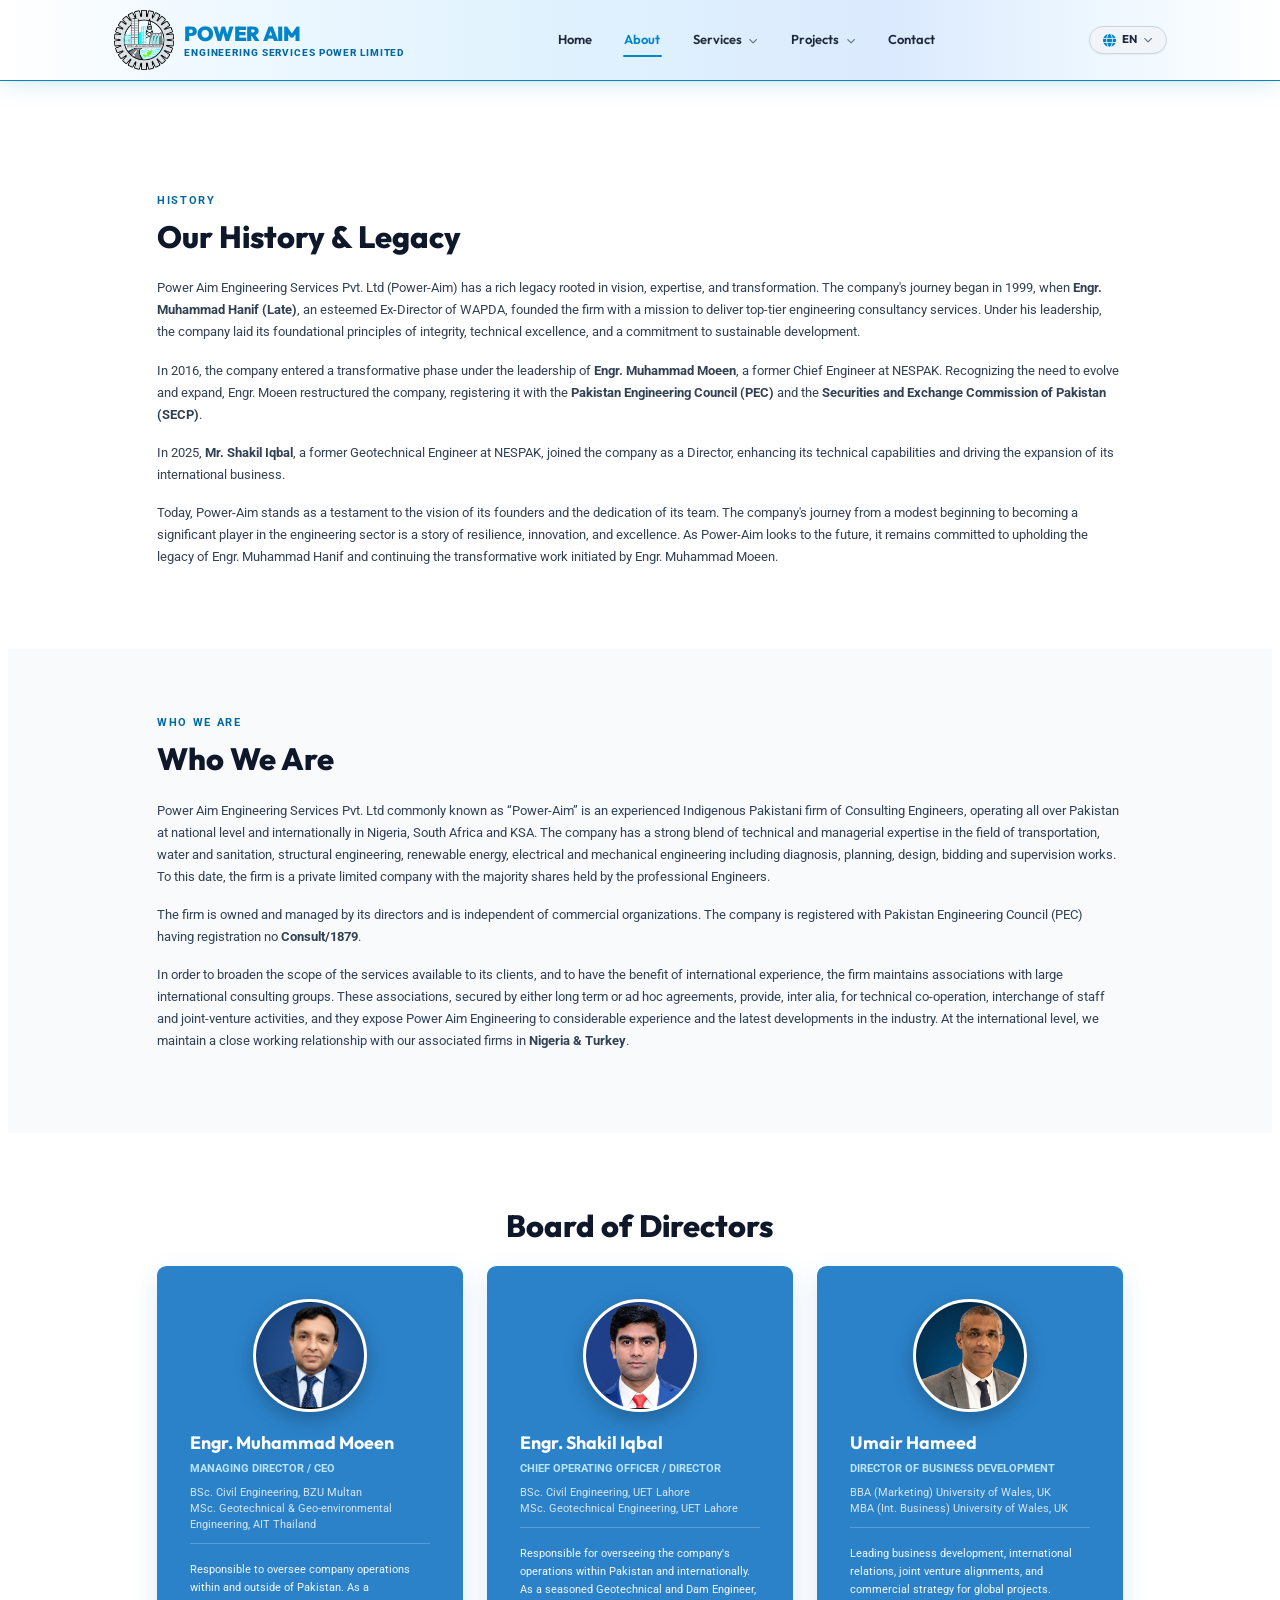
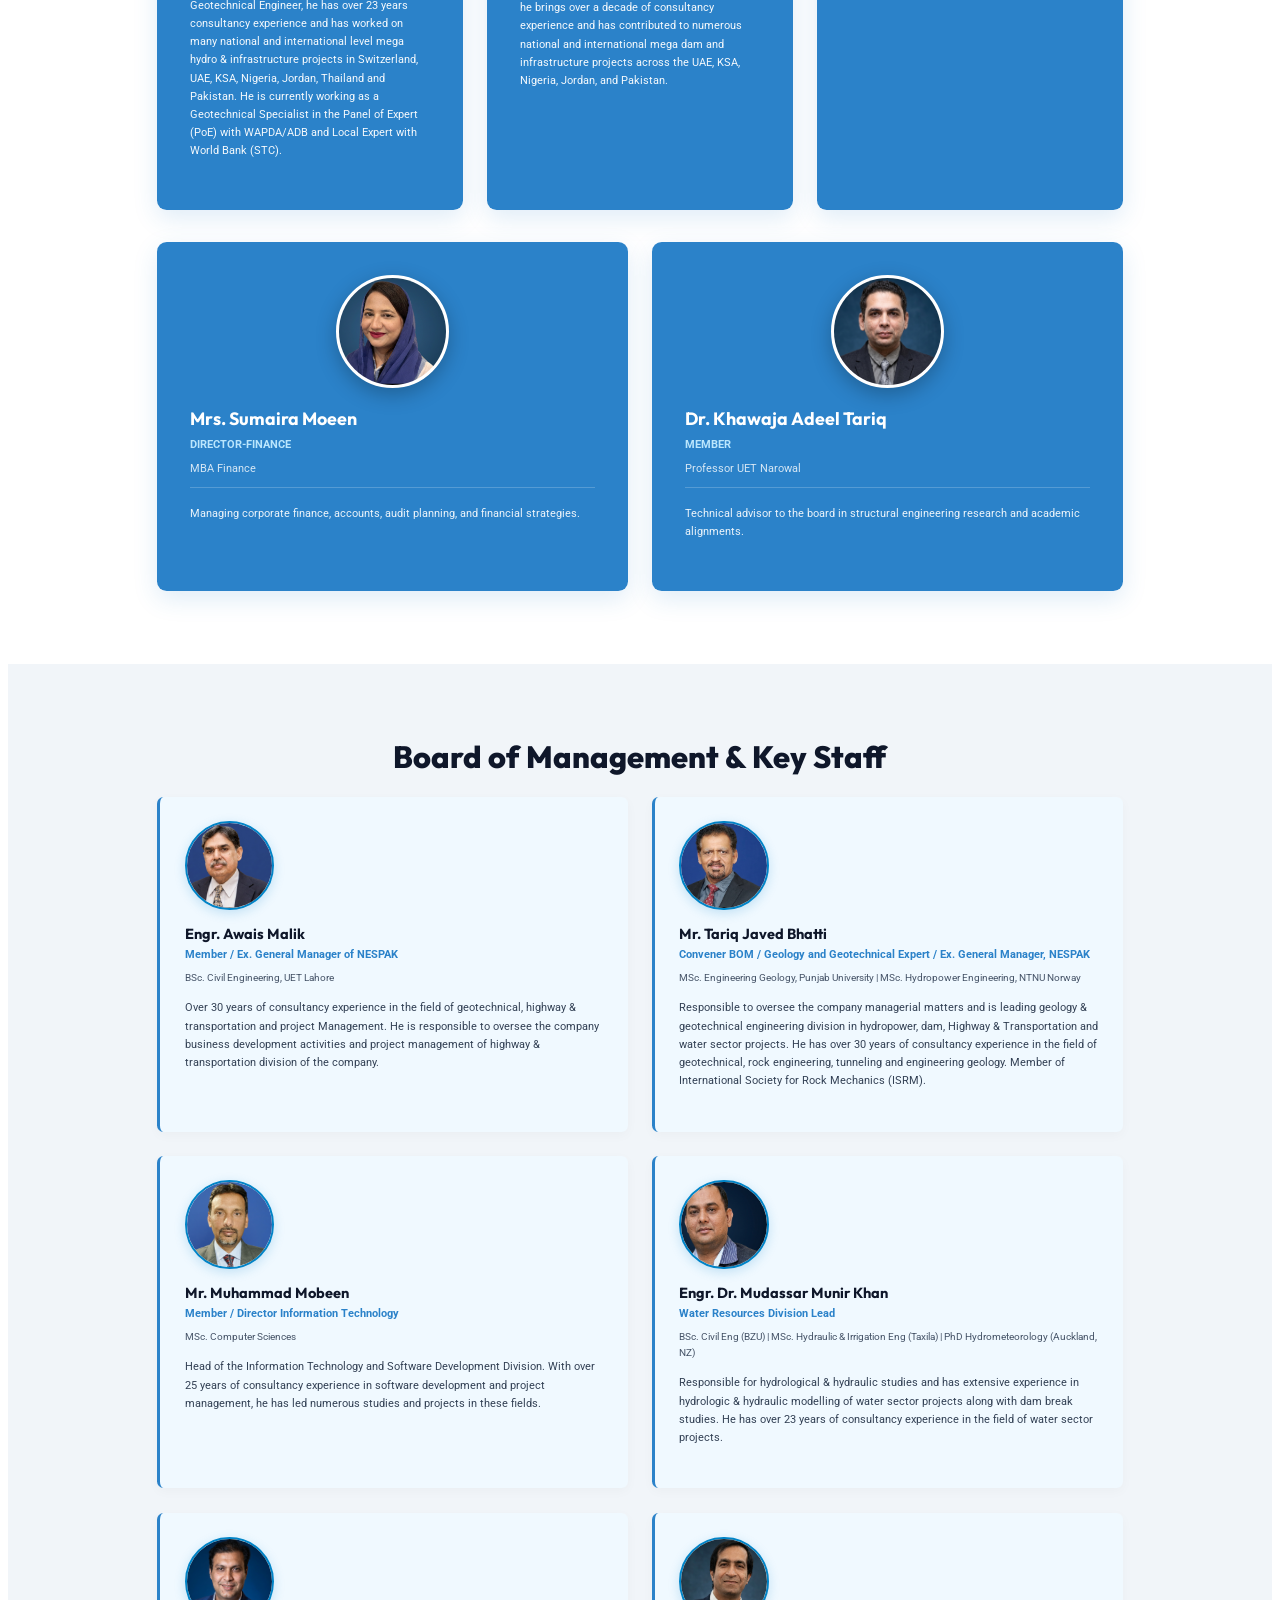
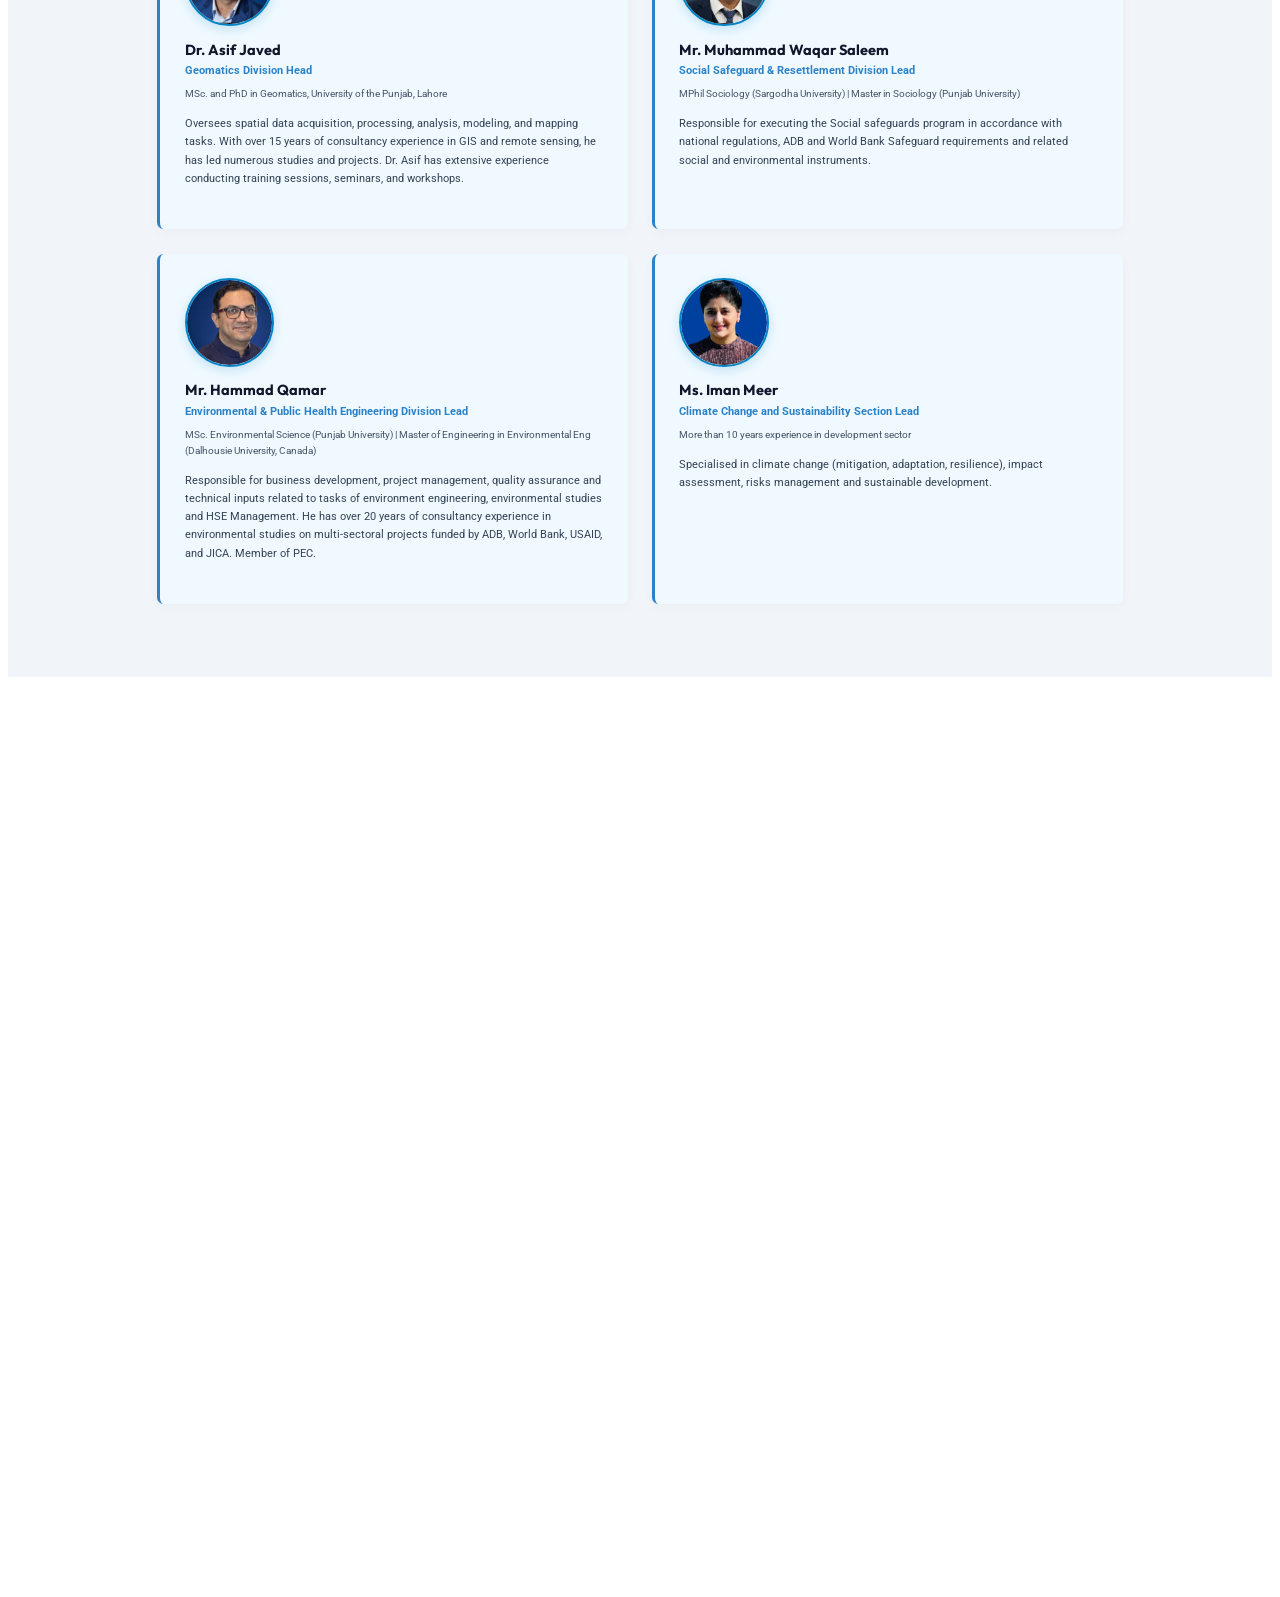
==== commit 3c7383df: "Apply 90% default zoom, enlarge navbar logo, change POWER AIM text to brand blue, update subtitle to" ====
--- a/about/index.html
+++ b/about/index.html
@@ -153,7 +153,7 @@
                 <img src="../wp-content/plugins/poweraim-core/assets/images/poweraim_official_logo.png" alt="Power Aim Logo" class="poweraim-logo-img">
                 <div class="poweraim-logo-text">
                     <span class="poweraim-logo-title">POWER AIM</span>
-                    <span class="poweraim-logo-sub">Engineering Services</span>
+                    <span class="poweraim-logo-sub">Engineering Services Power Limited</span>
                 </div>
             </a>
         </div>
--- a/wp-content/plugins/poweraim-core/assets/css/style.css
+++ b/wp-content/plugins/poweraim-core/assets/css/style.css
@@ -3519,3 +3519,827 @@
 .goog-te-menu-value, .goog-te-gadget {
     display: none !important;
 }
+
+
+/* ==========================================================================
+   MEGA-MENU HOVER BRIDGE & RELIABLE CLICK FIX
+   ========================================================================== */
+
+.nav-item-megamenu {
+    position: relative;
+}
+
+.poweraim-services-megamenu {
+    position: absolute;
+    top: 100%;
+    left: -160px;
+    width: 860px;
+    background: #ffffff;
+    border-radius: 16px;
+    box-shadow: 0 20px 50px rgba(15, 23, 42, 0.2), 0 4px 14px rgba(15, 23, 42, 0.08);
+    border: 1px solid #e2e8f0;
+    padding: 24px;
+    margin-top: 8px;
+    display: flex;
+    gap: 28px;
+    opacity: 0;
+    visibility: hidden;
+    transform: translateY(8px);
+    transition: opacity 0.2s ease, transform 0.2s ease, visibility 0.2s ease;
+    pointer-events: none;
+    z-index: 999999 !important;
+}
+
+/* Invisible hover bridge to prevent menu from closing when mouse moves down */
+.poweraim-services-megamenu::before {
+    content: '';
+    position: absolute;
+    top: -16px;
+    left: 0;
+    right: 0;
+    height: 16px;
+    background: transparent;
+}
+
+.nav-item-megamenu:hover .poweraim-services-megamenu,
+.poweraim-services-megamenu:hover {
+    opacity: 1 !important;
+    visibility: visible !important;
+    transform: translateY(0) !important;
+    pointer-events: auto !important;
+}
+
+.megamenu-links-grid li a {
+    cursor: pointer !important;
+    user-select: none;
+}
+
+/* ==========================================================================
+   SERVICES SECTOR GRID & FULL DETAIL SECTIONS
+   ========================================================================== */
+
+.services-main-page-wrapper {
+    padding: 50px 0 90px;
+    background: #f8fafc;
+}
+
+.services-top-intro {
+    text-align: center;
+    margin-bottom: 45px;
+}
+
+.services-top-intro h1 {
+    font-family: var(--font-heading, 'Outfit', sans-serif);
+    font-size: 38px;
+    font-weight: 800;
+    color: #0f172a;
+    margin-bottom: 12px;
+}
+
+.services-top-intro p {
+    font-size: 16px;
+    color: #64748b;
+    max-width: 750px;
+    margin: 0 auto;
+    line-height: 1.6;
+}
+
+/* Individual Full Service Showcase Block */
+.service-full-block {
+    background: #ffffff;
+    border: 1px solid #e2e8f0;
+    border-radius: 20px;
+    box-shadow: 0 10px 30px rgba(15, 23, 42, 0.05);
+    overflow: hidden;
+    margin-bottom: 60px;
+    display: grid;
+    grid-template-columns: 1.05fr 0.95fr;
+    gap: 0;
+    scroll-margin-top: 100px;
+    transition: box-shadow 0.3s ease, border-color 0.3s ease;
+}
+
+.service-full-block:hover {
+    box-shadow: 0 16px 45px rgba(2, 132, 199, 0.12);
+    border-color: #38bdf8;
+}
+
+.service-block-left {
+    padding: 45px 40px;
+    display: flex;
+    flex-direction: column;
+    justify-content: center;
+}
+
+.service-block-tag {
+    display: inline-flex;
+    align-items: center;
+    gap: 8px;
+    background: rgba(2, 132, 199, 0.1);
+    color: #0284c7;
+    padding: 6px 14px;
+    border-radius: 50px;
+    font-size: 12px;
+    font-weight: 700;
+    letter-spacing: 1px;
+    text-transform: uppercase;
+    margin-bottom: 14px;
+    align-self: flex-start;
+}
+
+.service-block-title {
+    font-family: var(--font-heading, 'Outfit', sans-serif);
+    font-size: 26px;
+    font-weight: 800;
+    color: #0f172a;
+    line-height: 1.35;
+    margin-bottom: 16px;
+}
+
+.service-block-desc {
+    font-size: 15px;
+    line-height: 1.7;
+    color: #475569;
+    margin-bottom: 22px;
+}
+
+.service-block-deliverables {
+    margin: 0 0 26px 0;
+    padding: 0;
+    list-style: none;
+}
+
+.service-block-deliverables li {
+    display: flex;
+    align-items: flex-start;
+    gap: 12px;
+    font-size: 14px;
+    line-height: 1.5;
+    color: #334155;
+    margin-bottom: 10px;
+    list-style: none;
+}
+
+.service-block-deliverables li i {
+    color: #0284c7;
+    font-size: 14px;
+    margin-top: 3px;
+    flex-shrink: 0;
+}
+
+.service-block-right {
+    background: #f8fafc;
+    border-left: 1px solid #f1f5f9;
+    padding: 24px;
+    display: flex;
+    align-items: center;
+    justify-content: center;
+    overflow: hidden;
+}
+
+.service-block-right img {
+    width: 100%;
+    height: 100%;
+    max-height: 480px;
+    object-fit: contain;
+    object-position: center;
+    display: block;
+    border-radius: 10px;
+    transition: transform 0.4s ease;
+}
+
+.service-full-block:hover .service-block-right img {
+    transform: scale(1.02);
+}
+
+@media (max-width: 991px) {
+    .service-full-block {
+        grid-template-columns: 1fr;
+    }
+    .service-block-right {
+        border-left: none;
+        border-top: 1px solid #f1f5f9;
+        min-height: 340px;
+    }
+}
+
+
+/* ==========================================================================
+   DYNAMIC SERVICE DETAIL VIEWER (OPENS ON CARD CLICK)
+   ========================================================================== */
+
+.service-detail-viewer {
+    display: none;
+    margin-top: 40px;
+    margin-bottom: 70px;
+    background: #ffffff;
+    border: 2px solid #0284c7;
+    border-radius: 20px;
+    box-shadow: 0 20px 60px rgba(2, 132, 199, 0.18), 0 4px 20px rgba(15, 23, 42, 0.08);
+    overflow: hidden;
+    position: relative;
+    animation: drawerSlideDown 0.35s cubic-bezier(0.4, 0, 0.2, 1);
+    scroll-margin-top: 110px;
+}
+
+@keyframes drawerSlideDown {
+    from {
+        opacity: 0;
+        transform: translateY(-16px);
+    }
+    to {
+        opacity: 1;
+        transform: translateY(0);
+    }
+}
+
+.service-viewer-close-btn {
+    position: absolute;
+    top: 18px;
+    right: 22px;
+    background: #f1f5f9;
+    color: #475569;
+    border: 1px solid #cbd5e1;
+    border-radius: 50px;
+    padding: 7px 16px;
+    font-size: 13px;
+    font-weight: 700;
+    cursor: pointer;
+    display: flex;
+    align-items: center;
+    gap: 8px;
+    transition: all 0.2s ease;
+    z-index: 10;
+}
+
+.service-viewer-close-btn:hover {
+    background: #e2e8f0;
+    color: #0f172a;
+    transform: scale(1.03);
+}
+
+.service-viewer-body {
+    display: grid;
+    grid-template-columns: 1.05fr 0.95fr;
+    gap: 0;
+}
+
+@media (max-width: 991px) {
+    .service-viewer-body {
+        grid-template-columns: 1fr;
+    }
+}
+
+
+/* ==========================================================================
+   INTERACTIVE PROJECT BOXES & ON-DEMAND DETAIL VIEWER
+   ========================================================================== */
+
+.category-projects-grid {
+    display: grid !important;
+    grid-template-columns: repeat(3, 1fr) !important;
+    gap: 24px !important;
+    margin-bottom: 25px !important;
+}
+
+@media (max-width: 1100px) {
+    .category-projects-grid {
+        grid-template-columns: repeat(2, 1fr) !important;
+    }
+}
+
+@media (max-width: 650px) {
+    .category-projects-grid {
+        grid-template-columns: 1fr !important;
+    }
+}
+
+.project-interactive-box {
+    background: #ffffff !important;
+    border: 2px solid #e2e8f0 !important;
+    border-radius: 16px !important;
+    overflow: hidden !important;
+    cursor: pointer !important;
+    box-shadow: 0 8px 24px rgba(15, 23, 42, 0.06) !important;
+    transition: all 0.3s cubic-bezier(0.4, 0, 0.2, 1) !important;
+    display: flex !important;
+    flex-direction: column !important;
+    position: relative !important;
+}
+
+.project-interactive-box:hover {
+    transform: translateY(-5px) !important;
+    border-color: #38bdf8 !important;
+    box-shadow: 0 16px 36px rgba(2, 132, 199, 0.2) !important;
+}
+
+.project-interactive-box.active {
+    border-color: #0284c7 !important;
+    box-shadow: 0 16px 40px rgba(2, 132, 199, 0.28) !important;
+    transform: translateY(-3px) !important;
+}
+
+.project-box-img-wrap {
+    height: 200px !important;
+    width: 100% !important;
+    position: relative !important;
+    overflow: hidden !important;
+    background: #0f172a !important;
+}
+
+.project-box-img-wrap img {
+    width: 100% !important;
+    height: 100% !important;
+    object-fit: cover !important;
+    object-position: center !important;
+    transition: transform 0.5s ease !important;
+    display: block !important;
+}
+
+.project-interactive-box:hover .project-box-img-wrap img {
+    transform: scale(1.08) !important;
+}
+
+.project-box-body {
+    padding: 18px 20px 20px !important;
+    display: flex !important;
+    flex-direction: column !important;
+    flex-grow: 1 !important;
+    justify-content: space-between !important;
+}
+
+.project-box-title {
+    font-family: var(--font-heading, 'Outfit', sans-serif) !important;
+    font-size: 16px !important;
+    font-weight: 700 !important;
+    color: #0f172a !important;
+    line-height: 1.35 !important;
+    margin: 0 0 8px 0 !important;
+}
+
+.project-box-client {
+    font-size: 13px !important;
+    color: #64748b !important;
+    margin: 0 0 14px 0 !important;
+    line-height: 1.4 !important;
+}
+
+.project-box-action {
+    display: flex !important;
+    align-items: center !important;
+    justify-content: space-between !important;
+    font-size: 13px !important;
+    font-weight: 700 !important;
+    color: #0284c7 !important;
+    padding-top: 12px !important;
+    border-top: 1px solid #f1f5f9 !important;
+}
+
+.project-box-action i {
+    transition: transform 0.2s ease !important;
+}
+
+.project-interactive-box:hover .project-box-action i {
+    transform: translateX(4px) !important;
+}
+
+/* On-Demand Project Detail Drawer */
+.project-detail-drawer {
+    display: none;
+    margin-top: 25px;
+    margin-bottom: 50px;
+    background: #ffffff;
+    border: 2px solid #0284c7;
+    border-radius: 20px;
+    box-shadow: 0 20px 60px rgba(2, 132, 199, 0.18), 0 4px 20px rgba(15, 23, 42, 0.08);
+    overflow: hidden;
+    position: relative;
+    animation: drawerSlideDown 0.35s cubic-bezier(0.4, 0, 0.2, 1);
+    scroll-margin-top: 110px;
+}
+
+.project-drawer-body {
+    display: grid;
+    grid-template-columns: 1.1fr 0.9fr;
+    gap: 0;
+}
+
+@media (max-width: 991px) {
+    .project-drawer-body {
+        grid-template-columns: 1fr;
+    }
+}
+
+.project-drawer-left {
+    padding: 40px 36px;
+    display: flex;
+    flex-direction: column;
+    justify-content: center;
+}
+
+.project-drawer-tag {
+    display: inline-flex;
+    align-items: center;
+    gap: 8px;
+    background: rgba(2, 132, 199, 0.1);
+    color: #0284c7;
+    padding: 6px 14px;
+    border-radius: 50px;
+    font-size: 12px;
+    font-weight: 700;
+    letter-spacing: 0.8px;
+    text-transform: uppercase;
+    margin-bottom: 12px;
+    align-self: flex-start;
+}
+
+.project-drawer-title {
+    font-family: var(--font-heading, 'Outfit', sans-serif);
+    font-size: 24px;
+    font-weight: 800;
+    color: #0f172a;
+    line-height: 1.35;
+    margin: 0 0 14px 0;
+}
+
+.project-drawer-meta-grid {
+    display: grid;
+    grid-template-columns: repeat(2, 1fr);
+    gap: 12px;
+    background: #f8fafc;
+    border: 1px solid #e2e8f0;
+    border-radius: 10px;
+    padding: 14px 16px;
+    margin-bottom: 20px;
+}
+
+.meta-item-label {
+    font-size: 11px;
+    font-weight: 700;
+    color: #94a3b8;
+    text-transform: uppercase;
+    display: block;
+    margin-bottom: 2px;
+}
+
+.meta-item-val {
+    font-size: 13.5px;
+    font-weight: 700;
+    color: #1e293b;
+    margin: 0;
+}
+
+.project-drawer-scope {
+    font-size: 14.5px;
+    line-height: 1.7;
+    color: #475569;
+    margin-bottom: 20px;
+}
+
+.project-drawer-highlights {
+    list-style: none;
+    padding: 0;
+    margin: 0 0 24px 0;
+}
+
+.project-drawer-highlights li {
+    display: flex;
+    align-items: flex-start;
+    gap: 10px;
+    font-size: 13.5px;
+    color: #334155;
+    margin-bottom: 8px;
+    line-height: 1.45;
+}
+
+.project-drawer-highlights li i {
+    color: #0284c7;
+    font-size: 14px;
+    margin-top: 2px;
+}
+
+.project-drawer-right {
+    background: #f8fafc;
+    border-left: 1px solid #f1f5f9;
+    padding: 24px;
+    display: flex;
+    flex-direction: column;
+    align-items: center;
+    justify-content: center;
+    position: relative;
+}
+
+.project-drawer-right img {
+    width: 100%;
+    height: 100%;
+    max-height: 440px;
+    object-fit: contain;
+    border-radius: 10px;
+    display: block;
+    box-shadow: 0 4px 20px rgba(0,0,0,0.06);
+}
+
+.btn-category-toggle {
+    display: none !important;
+}
+
+
+/* ==========================================================================
+   BLUE BUTTON STYLES FOR PROJECTS & SERVICES
+   ========================================================================== */
+
+.btn-standalone-blue,
+a.btn-standalone-blue {
+    background: #0284c7 !important;
+    color: #ffffff !important;
+    border: 1px solid #0284c7 !important;
+    padding: 10px 20px !important;
+    font-size: 13.5px !important;
+    font-weight: 700 !important;
+    border-radius: 8px !important;
+    display: inline-flex !important;
+    align-items: center !important;
+    gap: 8px !important;
+    text-decoration: none !important;
+    transition: all 0.25s ease !important;
+    box-shadow: 0 4px 14px rgba(2, 132, 199, 0.25) !important;
+}
+
+.btn-standalone-blue:hover,
+a.btn-standalone-blue:hover {
+    background: #0369a1 !important;
+    border-color: #0369a1 !important;
+    color: #ffffff !important;
+    transform: translateY(-2px) !important;
+    box-shadow: 0 8px 20px rgba(2, 132, 199, 0.35) !important;
+}
+
+.btn-standalone-outline-blue,
+a.btn-standalone-outline-blue {
+    background: #e0f2fe !important;
+    color: #0369a1 !important;
+    border: 1.5px solid #0284c7 !important;
+    padding: 10px 20px !important;
+    font-size: 13.5px !important;
+    font-weight: 700 !important;
+    border-radius: 8px !important;
+    display: inline-flex !important;
+    align-items: center !important;
+    gap: 8px !important;
+    text-decoration: none !important;
+    transition: all 0.25s ease !important;
+}
+
+.btn-standalone-outline-blue:hover,
+a.btn-standalone-outline-blue:hover {
+    background: #0284c7 !important;
+    color: #ffffff !important;
+    transform: translateY(-2px) !important;
+}
+
+
+/* ==========================================================================
+   FORCE SOLID BLUE BACKGROUND ON ALL STANDALONE PAGE BUTTONS
+   ========================================================================== */
+
+.btn-standalone-blue,
+a.btn-standalone-blue,
+a.btn-standalone,
+.project-scroll-card a[href*="detail.html"],
+.project-drawer-left a[href*="detail.html"],
+.service-viewer-body a[href*="contact"],
+.service-block-left a[href*="contact"] {
+    background: #0284c7 !important;
+    background-color: #0284c7 !important;
+    color: #ffffff !important;
+    border: 1px solid #0284c7 !important;
+    box-shadow: 0 4px 14px rgba(2, 132, 199, 0.28) !important;
+    text-decoration: none !important;
+    font-weight: 700 !important;
+}
+
+.btn-standalone-blue:hover,
+a.btn-standalone-blue:hover,
+a.btn-standalone:hover,
+.project-scroll-card a[href*="detail.html"]:hover,
+.project-drawer-left a[href*="detail.html"]:hover {
+    background: #0369a1 !important;
+    background-color: #0369a1 !important;
+    border-color: #0369a1 !important;
+    color: #ffffff !important;
+    transform: translateY(-2px) !important;
+    box-shadow: 0 8px 22px rgba(2, 132, 199, 0.38) !important;
+}
+
+.btn-standalone-blue i,
+a.btn-standalone-blue i,
+a.btn-standalone i {
+    color: #ffffff !important;
+}
+
+
+/* ==========================================================================
+   DEFAULT 90% ZOOM & ENLARGED BLUE LOGO & HERO LARGE BADGE
+   ========================================================================== */
+
+html, body {
+    zoom: 90% !important;
+}
+
+.poweraim-logo-img {
+    height: 76px !important;
+    max-height: 76px !important;
+    width: auto !important;
+    object-fit: contain !important;
+    display: block !important;
+    background: transparent !important;
+    mix-blend-mode: multiply !important;
+    transition: transform 0.25s ease !important;
+}
+
+.poweraim-logo-img:hover {
+    transform: scale(1.05);
+}
+
+.poweraim-logo-title {
+    font-family: var(--font-heading, 'Outfit', sans-serif) !important;
+    font-weight: 800 !important;
+    font-size: 25px !important;
+    color: #0284c7 !important; /* Brand Blue */
+    letter-spacing: -0.5px !important;
+}
+
+.poweraim-logo-sub {
+    font-size: 11.5px !important;
+    font-weight: 800 !important;
+    color: #0369a1 !important;
+    letter-spacing: 1.2px !important;
+    text-transform: uppercase !important;
+    margin-top: 2px !important;
+}
+
+/* Hero 2-Column Layout with Large Logo */
+.poweraim-hero-container {
+    display: grid !important;
+    grid-template-columns: 1.15fr 0.85fr !important;
+    align-items: center !important;
+    gap: 40px !important;
+    position: relative !important;
+    z-index: 2 !important;
+}
+
+.poweraim-hero-logo-wrap {
+    display: flex !important;
+    justify-content: center !important;
+    align-items: center !important;
+}
+
+.hero-logo-badge {
+    width: 320px !important;
+    height: 320px !important;
+    background: rgba(255, 255, 255, 0.96) !important;
+    border-radius: 50% !important;
+    padding: 30px !important;
+    display: flex !important;
+    align-items: center !important;
+    justify-content: center !important;
+    box-shadow: 0 20px 60px rgba(0, 0, 0, 0.45), 0 0 50px rgba(56, 189, 248, 0.4) !important;
+    border: 6px solid rgba(255, 255, 255, 0.85) !important;
+    animation: floatLogoBadge 4s ease-in-out infinite !important;
+}
+
+.hero-large-logo {
+    width: 100% !important;
+    height: 100% !important;
+    object-fit: contain !important;
+    display: block !important;
+    mix-blend-mode: multiply !important;
+}
+
+@keyframes floatLogoBadge {
+    0%, 100% {
+        transform: translateY(0);
+    }
+    50% {
+        transform: translateY(-10px);
+    }
+}
+
+@media (max-width: 991px) {
+    .poweraim-hero-container {
+        grid-template-columns: 1fr !important;
+        text-align: center !important;
+    }
+    .hero-logo-badge {
+        width: 220px !important;
+        height: 220px !important;
+        padding: 20px !important;
+        margin-top: 25px !important;
+    }
+}
+
+
+/* ==========================================================================
+   DEFAULT 90% SCALING & ENHANCED LOGO / HERO STYLING
+   ========================================================================== */
+
+html {
+    zoom: 90% !important;
+}
+
+.poweraim-logo-img {
+    height: 75px !important;
+    max-height: 75px !important;
+    width: auto !important;
+    object-fit: contain !important;
+    display: block !important;
+    background: transparent !important;
+    mix-blend-mode: multiply !important;
+    transition: transform 0.25s ease !important;
+}
+
+.poweraim-logo-title {
+    font-family: var(--font-heading, 'Outfit', sans-serif) !important;
+    font-weight: 900 !important;
+    font-size: 25px !important;
+    color: #0284c7 !important;
+    letter-spacing: -0.5px !important;
+}
+
+.poweraim-logo-sub {
+    font-size: 12px !important;
+    font-weight: 800 !important;
+    color: #0369a1 !important;
+    letter-spacing: 1.1px !important;
+    text-transform: uppercase !important;
+    margin-top: 2px !important;
+}
+
+/* Hero Section Split Layout with Large Logo on Right */
+.poweraim-hero-container {
+    display: flex !important;
+    align-items: center !important;
+    justify-content: space-between !important;
+    gap: 50px !important;
+    position: relative !important;
+    z-index: 2 !important;
+}
+
+.poweraim-hero-content {
+    flex: 1 !important;
+    max-width: 680px !important;
+}
+
+.poweraim-hero-logo-right {
+    flex-shrink: 0 !important;
+    display: flex !important;
+    align-items: center !important;
+    justify-content: center !important;
+    position: relative !important;
+    padding: 20px !important;
+}
+
+.hero-big-logo {
+    width: 290px !important;
+    height: 290px !important;
+    max-width: 100% !important;
+    object-fit: contain !important;
+    filter: drop-shadow(0 15px 35px rgba(2, 132, 199, 0.45)) drop-shadow(0 0 25px rgba(255, 255, 255, 0.35)) !important;
+    animation: floatHeroLogo 4s ease-in-out infinite alternate !important;
+}
+
+.hero-logo-halo {
+    position: absolute !important;
+    width: 330px !important;
+    height: 330px !important;
+    border-radius: 50% !important;
+    background: radial-gradient(circle, rgba(56, 189, 248, 0.3) 0%, rgba(2, 132, 199, 0.12) 50%, transparent 70%) !important;
+    z-index: -1 !important;
+    filter: blur(25px) !important;
+}
+
+@keyframes floatHeroLogo {
+    0% {
+        transform: translateY(0) scale(1);
+    }
+    100% {
+        transform: translateY(-10px) scale(1.02);
+    }
+}
+
+@media (max-width: 991px) {
+    .poweraim-hero-container {
+        flex-direction: column-reverse !important;
+        text-align: center !important;
+    }
+    .poweraim-hero-content {
+        max-width: 100% !important;
+    }
+    .hero-big-logo {
+        width: 210px !important;
+        height: 210px !important;
+    }
+    .hero-actions {
+        justify-content: center !important;
+    }
+}
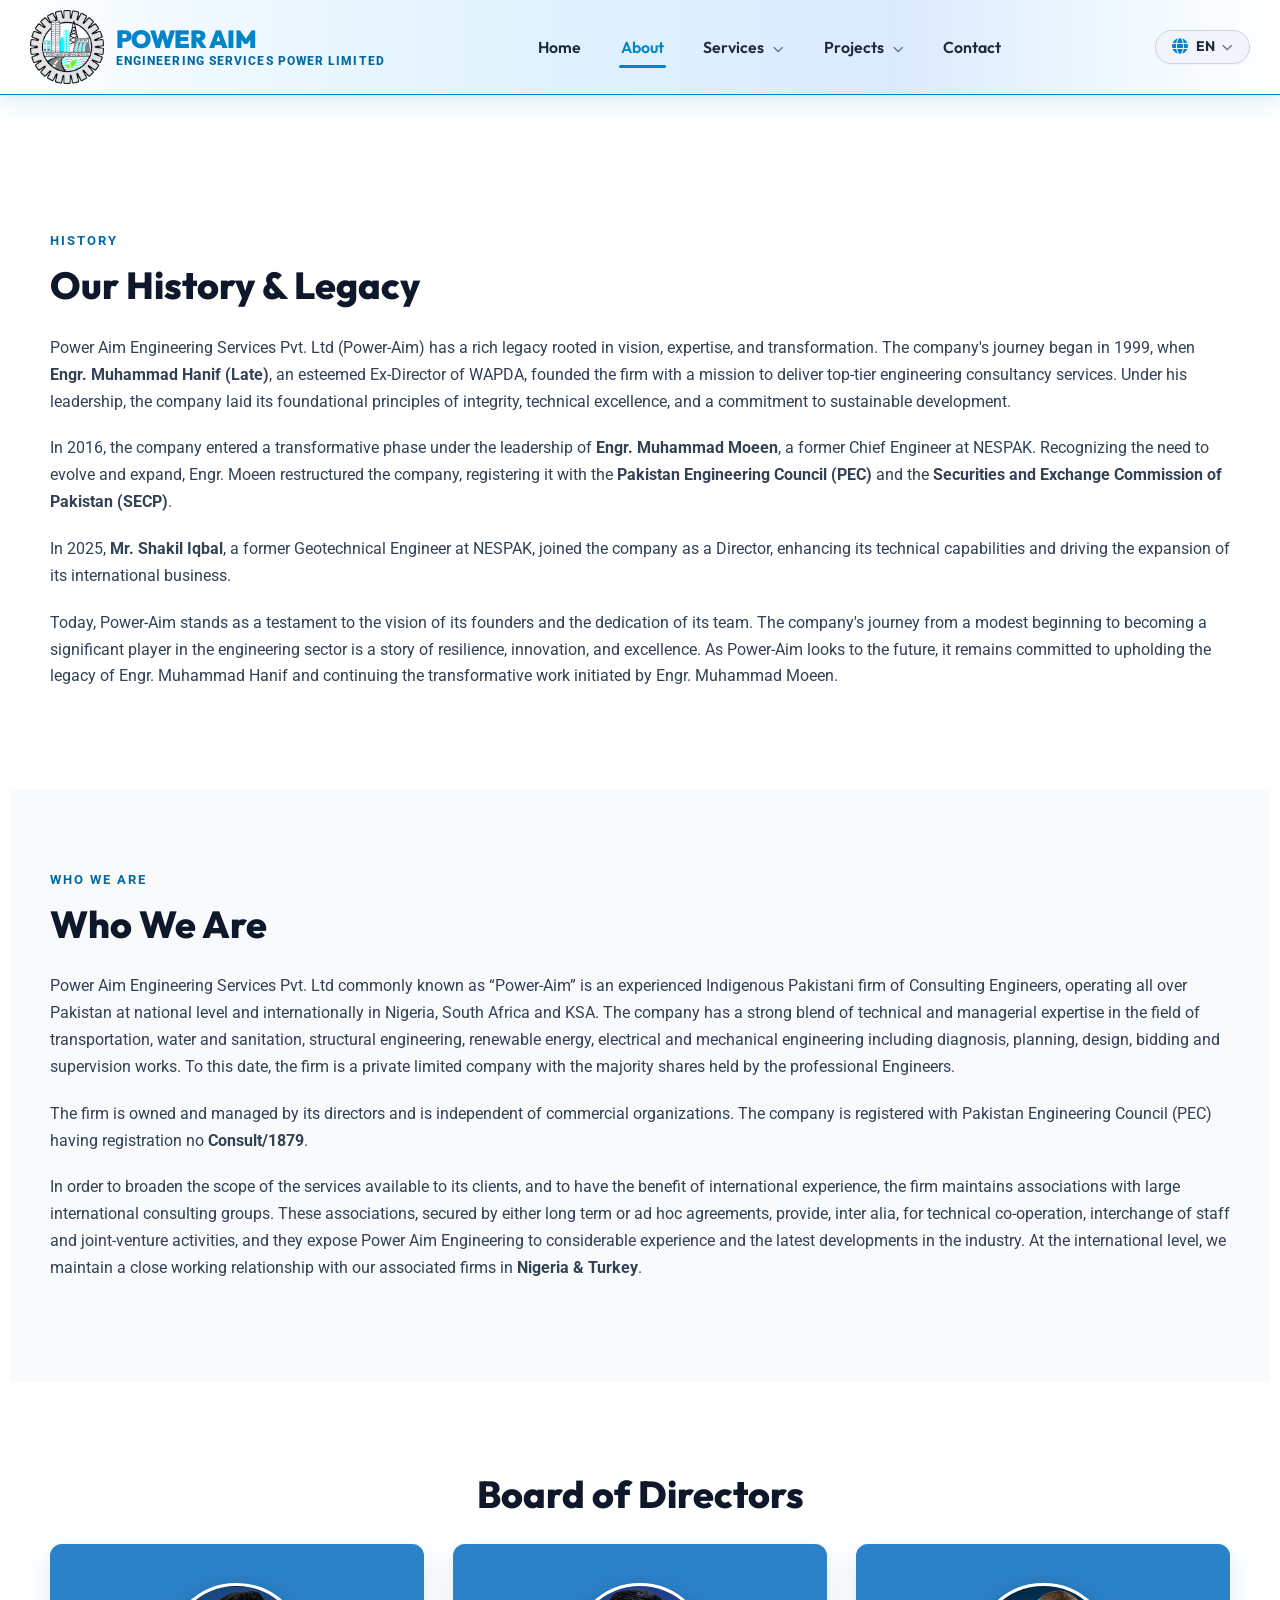
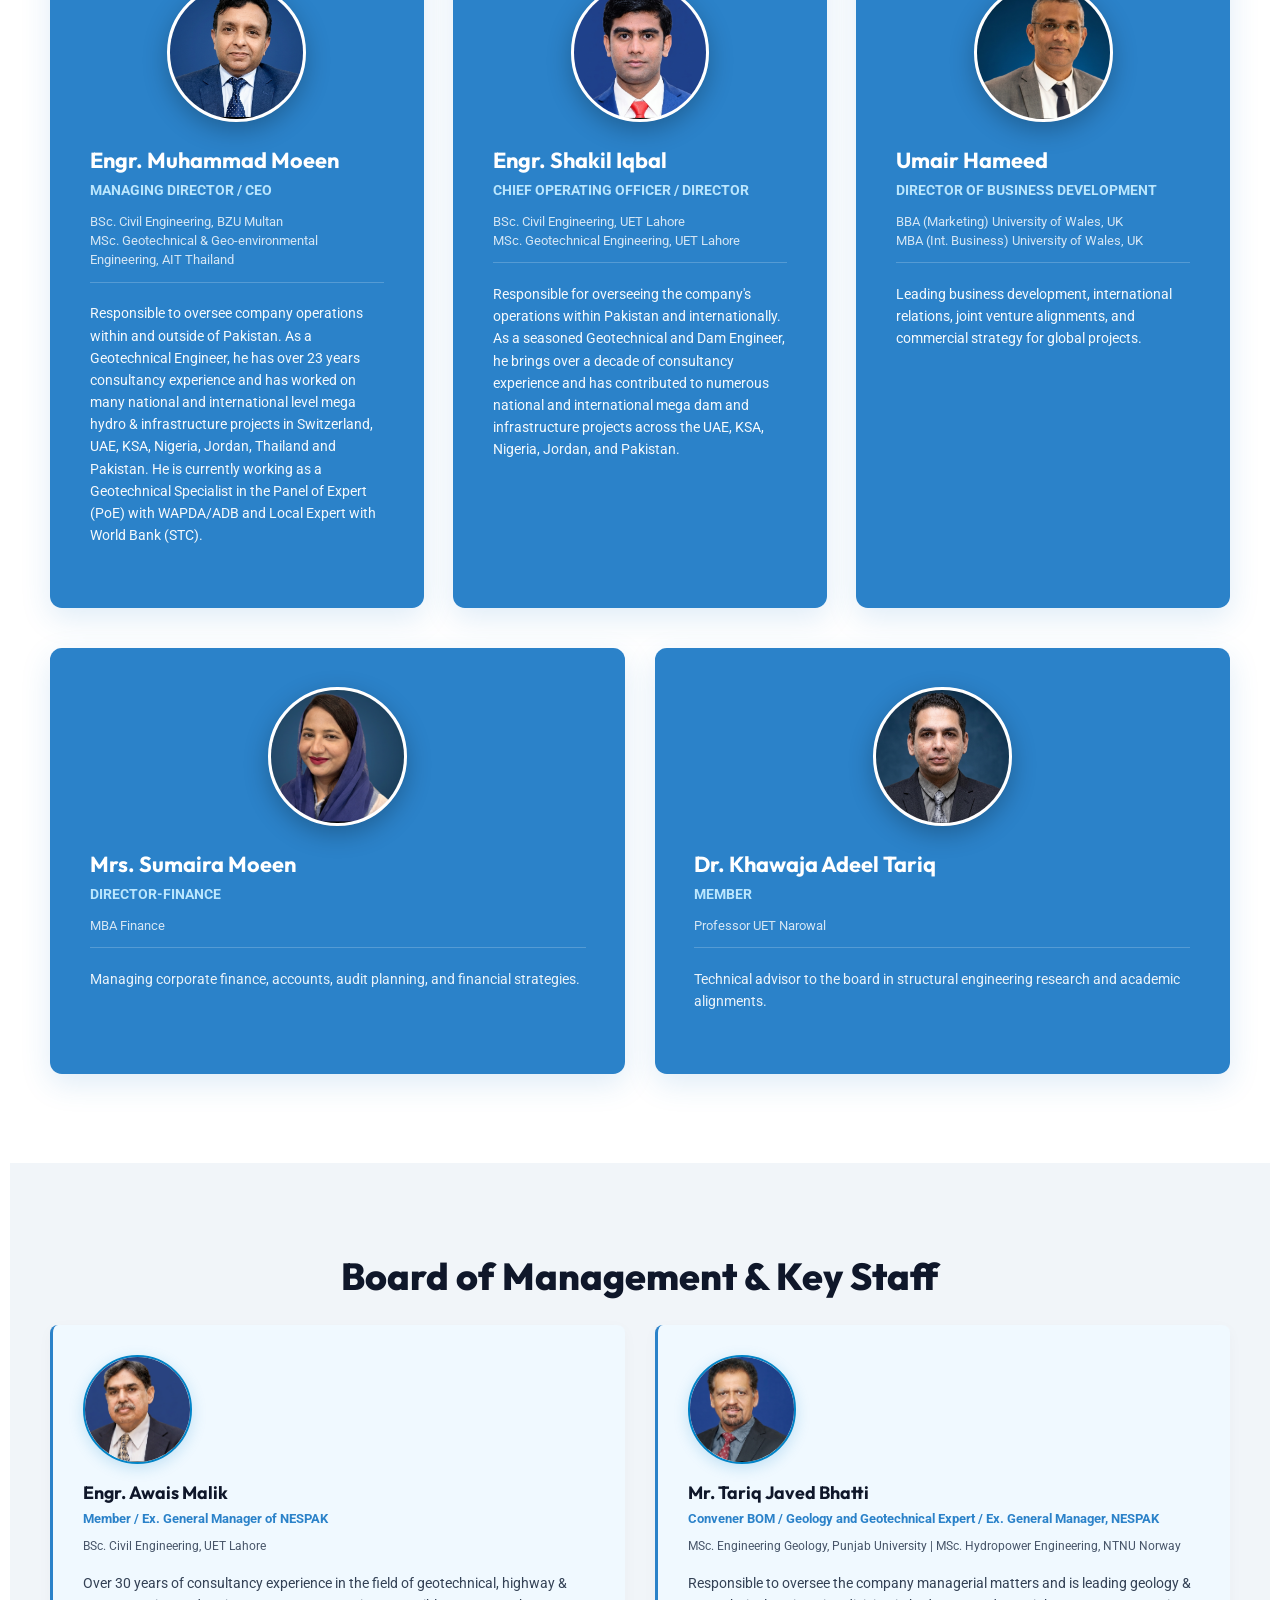
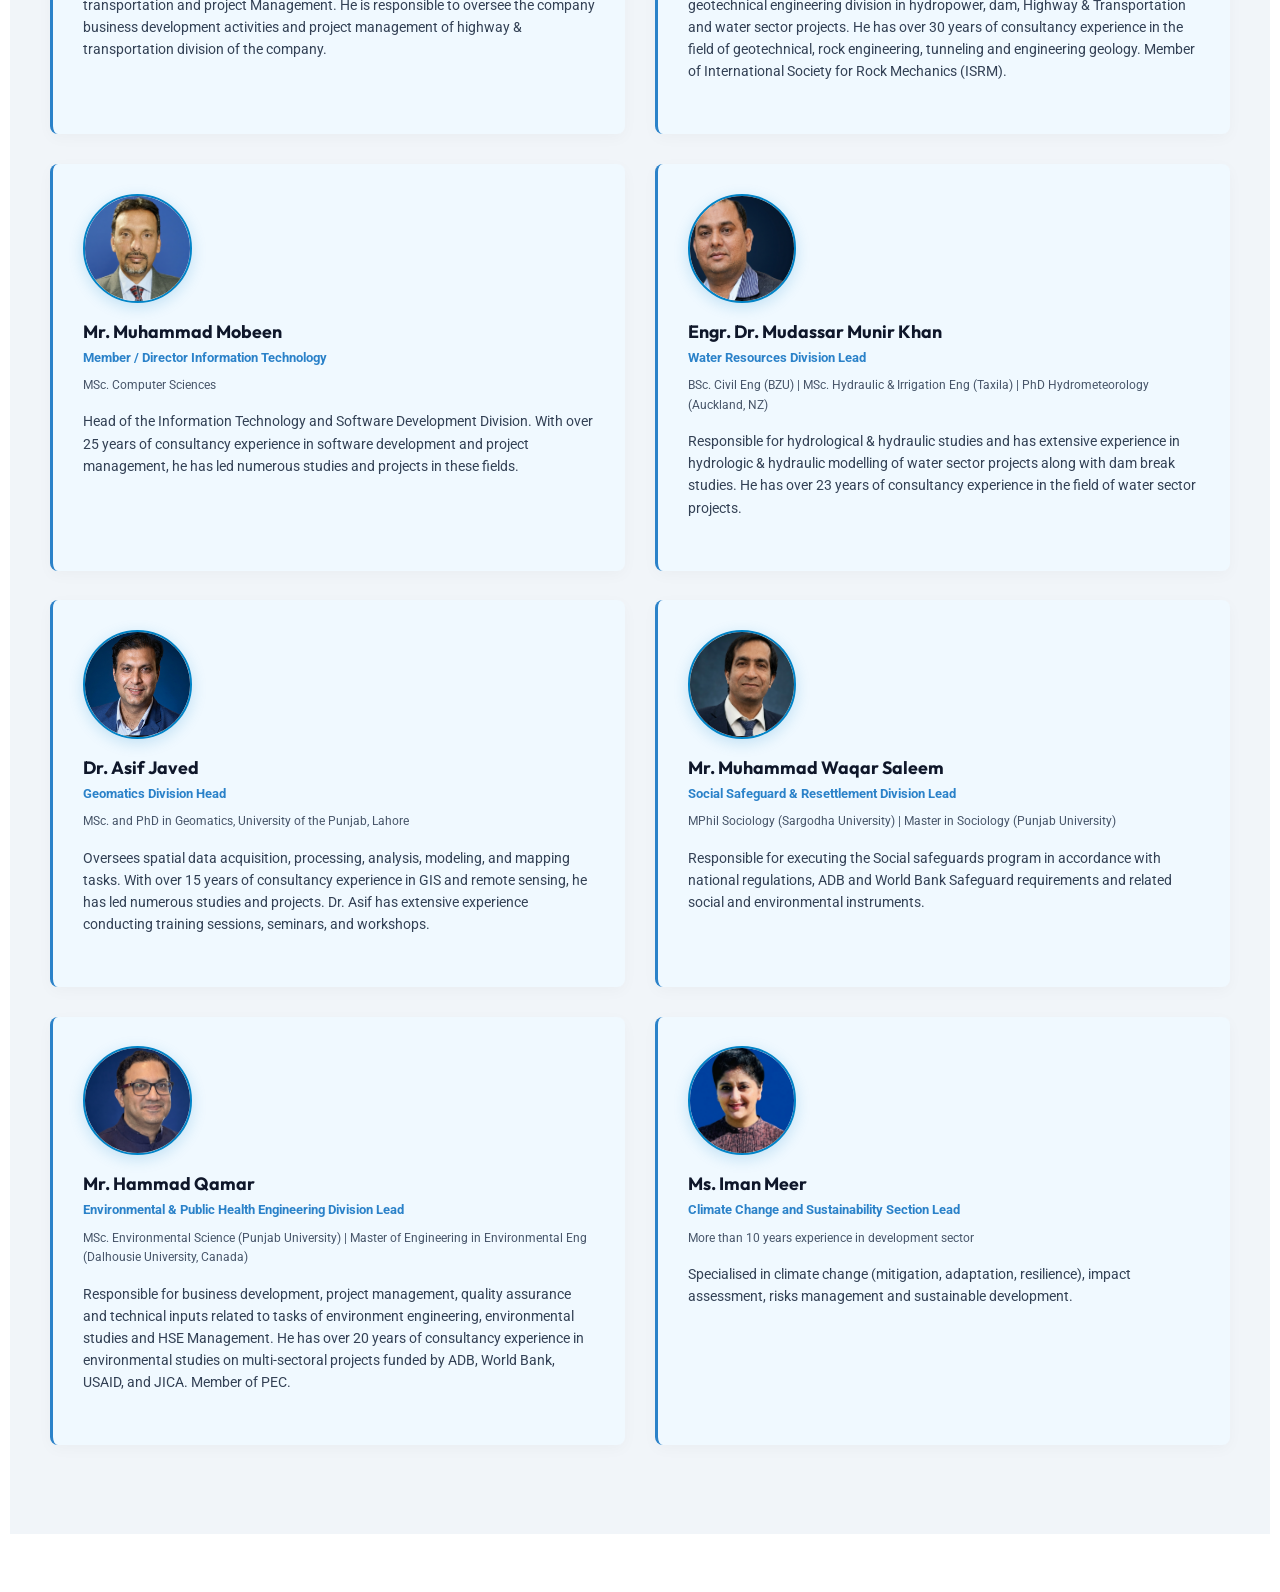
==== commit ab93365d: "Add dedicated Social & Environment engineering sector with ESIA, SIA, Resettlement (RAP), Climate Re" ====
--- a/about/index.html
+++ b/about/index.html
@@ -203,7 +203,8 @@
                         <li><a href="../projects/index.html#cat-roads"><i class="fa-solid fa-road"></i> Roads & Highways</a></li>
                         <li><a href="../projects/index.html#cat-buildings"><i class="fa-solid fa-building"></i> Building Projects</a></li>
                         <li><a href="../projects/index.html#cat-gis"><i class="fa-solid fa-map-location-dot"></i> GIS & Geohazards</a></li>
-                        <li><a href="../projects/index.html#cat-sub"><i class="fa-solid fa-users-gear"></i> Sub-Consultant</a></li>
+                        <li><a href="../projects/index.html#cat-environment"><i class="fa-solid fa-leaf"></i> Social & Environment</a></li>
+                        <li><a href="../projects/index.html#cat-sub"><i class="fa-solid fa-layer-group"></i> Other Services</a></li>
                     </ul>
                 </li>
                 <li><a href="../contact/index.html" class="nav-item ">Contact</a></li>
--- a/wp-content/plugins/poweraim-core/assets/css/style.css
+++ b/wp-content/plugins/poweraim-core/assets/css/style.css
@@ -4243,9 +4243,7 @@
    DEFAULT 90% SCALING & ENHANCED LOGO / HERO STYLING
    ========================================================================== */
 
-html {
-    zoom: 90% !important;
-}
+
 
 .poweraim-logo-img {
     height: 75px !important;
@@ -4343,3 +4341,329 @@
         justify-content: center !important;
     }
 }
+
+
+/* ==========================================================================
+   OTHER SERVICES 2-COLUMN PORTFOLIO STYLES
+   ========================================================================== */
+
+.other-services-two-col-grid {
+    display: grid !important;
+    grid-template-columns: repeat(2, 1fr) !important;
+    gap: 30px !important;
+    margin-top: 20px !important;
+}
+
+@media (max-width: 991px) {
+    .other-services-two-col-grid {
+        grid-template-columns: 1fr !important;
+    }
+}
+
+.other-services-card {
+    background: #ffffff !important;
+    border: 1px solid #e2e8f0 !important;
+    border-radius: 18px !important;
+    box-shadow: 0 10px 30px rgba(15, 23, 42, 0.05) !important;
+    overflow: hidden !important;
+    display: flex !important;
+    flex-direction: column !important;
+    transition: transform 0.3s ease, box-shadow 0.3s ease, border-color 0.3s ease !important;
+}
+
+.other-services-card:hover {
+    box-shadow: 0 18px 45px rgba(2, 132, 199, 0.15) !important;
+    border-color: #38bdf8 !important;
+    transform: translateY(-3px) !important;
+}
+
+.other-card-header {
+    background: linear-gradient(135deg, #0f172a 0%, #1e293b 100%) !important;
+    color: #ffffff !important;
+    padding: 24px 28px !important;
+    display: flex !important;
+    align-items: center !important;
+    gap: 18px !important;
+    border-bottom: 3px solid #0284c7 !important;
+}
+
+.other-header-icon {
+    width: 50px !important;
+    height: 50px !important;
+    border-radius: 12px !important;
+    background: rgba(2, 132, 199, 0.25) !important;
+    color: #38bdf8 !important;
+    border: 1px solid rgba(56, 189, 248, 0.4) !important;
+    display: flex !important;
+    align-items: center !important;
+    justify-content: center !important;
+    font-size: 22px !important;
+    flex-shrink: 0 !important;
+}
+
+.other-header-icon.sub-icon {
+    background: rgba(245, 158, 11, 0.2) !important;
+    color: #fbbf24 !important;
+    border-color: rgba(245, 158, 11, 0.4) !important;
+}
+
+.other-card-header h3 {
+    font-family: var(--font-heading, 'Outfit', sans-serif) !important;
+    font-size: 19px !important;
+    font-weight: 800 !important;
+    color: #ffffff !important;
+    margin: 0 0 4px 0 !important;
+    line-height: 1.3 !important;
+}
+
+.other-count-tag {
+    font-size: 12px !important;
+    color: #94a3b8 !important;
+    font-weight: 600 !important;
+    text-transform: uppercase !important;
+    letter-spacing: 0.8px !important;
+}
+
+.other-card-body {
+    padding: 24px 28px !important;
+    display: flex !important;
+    flex-direction: column !important;
+    gap: 16px !important;
+    flex-grow: 1 !important;
+}
+
+.other-service-item {
+    display: flex !important;
+    align-items: flex-start !important;
+    gap: 14px !important;
+    padding-bottom: 14px !important;
+    border-bottom: 1px solid #f1f5f9 !important;
+}
+
+.other-service-item:last-child {
+    border-bottom: none !important;
+    padding-bottom: 0 !important;
+}
+
+.other-item-bullet {
+    color: #0284c7 !important;
+    font-size: 10px !important;
+    margin-top: 5px !important;
+    flex-shrink: 0 !important;
+}
+
+.other-item-num {
+    width: 28px !important;
+    height: 28px !important;
+    border-radius: 8px !important;
+    background: #0284c7 !important;
+    color: #ffffff !important;
+    display: flex !important;
+    align-items: center !important;
+    justify-content: center !important;
+    font-size: 13px !important;
+    font-weight: 800 !important;
+    flex-shrink: 0 !important;
+    box-shadow: 0 3px 8px rgba(2, 132, 199, 0.3) !important;
+}
+
+.other-service-item p {
+    font-size: 14px !important;
+    line-height: 1.55 !important;
+    color: #334155 !important;
+    margin: 0 !important;
+    font-weight: 500 !important;
+}
+
+
+/* ==========================================================================
+   EXACT DITTO HERO LOGO (AUTHENTIC COLORS & INCREASED SIZE)
+   ========================================================================== */
+
+.poweraim-hero-logo-right {
+    flex-shrink: 0 !important;
+    display: flex !important;
+    align-items: center !important;
+    justify-content: center !important;
+    position: relative !important;
+    padding: 10px !important;
+}
+
+.hero-big-logo {
+    width: 370px !important;
+    height: 370px !important;
+    max-width: 100% !important;
+    object-fit: contain !important;
+    display: block !important;
+    filter: none !important;
+    background: transparent !important;
+    transition: transform 0.3s ease !important;
+}
+
+.hero-big-logo:hover {
+    transform: scale(1.03) !important;
+}
+
+.hero-logo-halo {
+    display: none !important;
+}
+
+@media (max-width: 1200px) {
+    .hero-big-logo {
+        width: 310px !important;
+        height: 310px !important;
+    }
+}
+
+@media (max-width: 991px) {
+    .poweraim-hero-container {
+        flex-direction: column-reverse !important;
+        text-align: center !important;
+    }
+    .hero-big-logo {
+        width: 240px !important;
+        height: 240px !important;
+        margin: 0 auto 20px !important;
+    }
+}
+
+
+/* ==========================================================================
+   OTHER SERVICES SUB-NAV BUTTONS & INTERACTIVE BOXES
+   ========================================================================== */
+
+.other-subnav-btn {
+    background: #f8fafc !important;
+    border: 1.5px solid #cbd5e1 !important;
+    color: #475569 !important;
+    padding: 12px 24px !important;
+    border-radius: 50px !important;
+    font-family: var(--font-heading, 'Outfit', sans-serif) !important;
+    font-size: 14px !important;
+    font-weight: 700 !important;
+    cursor: pointer !important;
+    display: inline-flex !important;
+    align-items: center !important;
+    gap: 10px !important;
+    transition: all 0.25s ease !important;
+    box-shadow: 0 3px 10px rgba(0, 0, 0, 0.03) !important;
+}
+
+.other-subnav-btn:hover {
+    background: #e2e8f0 !important;
+    color: #0f172a !important;
+    transform: translateY(-2px) !important;
+}
+
+.other-subnav-btn.active {
+    background: linear-gradient(135deg, #0284c7 0%, #0369a1 100%) !important;
+    border-color: #0284c7 !important;
+    color: #ffffff !important;
+    box-shadow: 0 6px 18px rgba(2, 132, 199, 0.35) !important;
+}
+
+.other-subnav-btn.active i {
+    color: #ffffff !important;
+}
+
+
+/* Guarantee 3-column row for Renewable Energy boxes */
+#cat-renewable .category-projects-grid {
+    display: grid !important;
+    grid-template-columns: repeat(3, 1fr) !important;
+    gap: 25px !important;
+}
+
+@media (max-width: 991px) {
+    #cat-renewable .category-projects-grid {
+        grid-template-columns: 1fr !important;
+    }
+}
+
+
+/* Hero Container without right logo */
+.poweraim-hero-container {
+    display: flex !important;
+    align-items: center !important;
+    justify-content: flex-start !important;
+    position: relative !important;
+    z-index: 2 !important;
+}
+
+.poweraim-hero-content {
+    flex: 1 !important;
+    max-width: 800px !important;
+}
+
+.poweraim-hero-logo-right {
+    display: none !important;
+}
+
+
+/* ==========================================================================
+   DEFAULT 110% SCALING & FULL-WIDTH NAVBAR (ZERO WASTED SIDE GAPS)
+   ========================================================================== */
+
+html {
+    zoom: 110% !important;
+}
+
+.poweraim-header-navbar {
+    width: 100% !important;
+    padding: 10px 0 !important;
+    margin: 0 !important;
+}
+
+.poweraim-header-navbar .poweraim-header-inner,
+.poweraim-header-inner {
+    max-width: 100% !important;
+    width: 100% !important;
+    padding: 0 35px !important;
+    display: flex !important;
+    align-items: center !important;
+    justify-content: space-between !important;
+}
+
+.poweraim-main-nav {
+    display: flex !important;
+    align-items: center !important;
+    justify-content: center !important;
+    flex: 1 !important;
+    margin: 0 20px !important;
+}
+
+.poweraim-nav-menu {
+    display: flex !important;
+    align-items: center !important;
+    gap: 30px !important;
+    list-style: none !important;
+    margin: 0 !important;
+    padding: 0 !important;
+}
+
+.poweraim-nav-actions {
+    display: flex !important;
+    align-items: center !important;
+    gap: 15px !important;
+    flex-shrink: 0 !important;
+}
+
+@media (max-width: 1200px) {
+    .poweraim-header-navbar .poweraim-header-inner,
+    .poweraim-header-inner {
+        padding: 0 20px !important;
+    }
+    .poweraim-nav-menu {
+        gap: 20px !important;
+    }
+}
+
+@media (max-width: 991px) {
+    .poweraim-header-navbar .poweraim-header-inner,
+    .poweraim-header-inner {
+        padding: 0 15px !important;
+    }
+    .poweraim-main-nav {
+        display: none !important;
+    }
+}
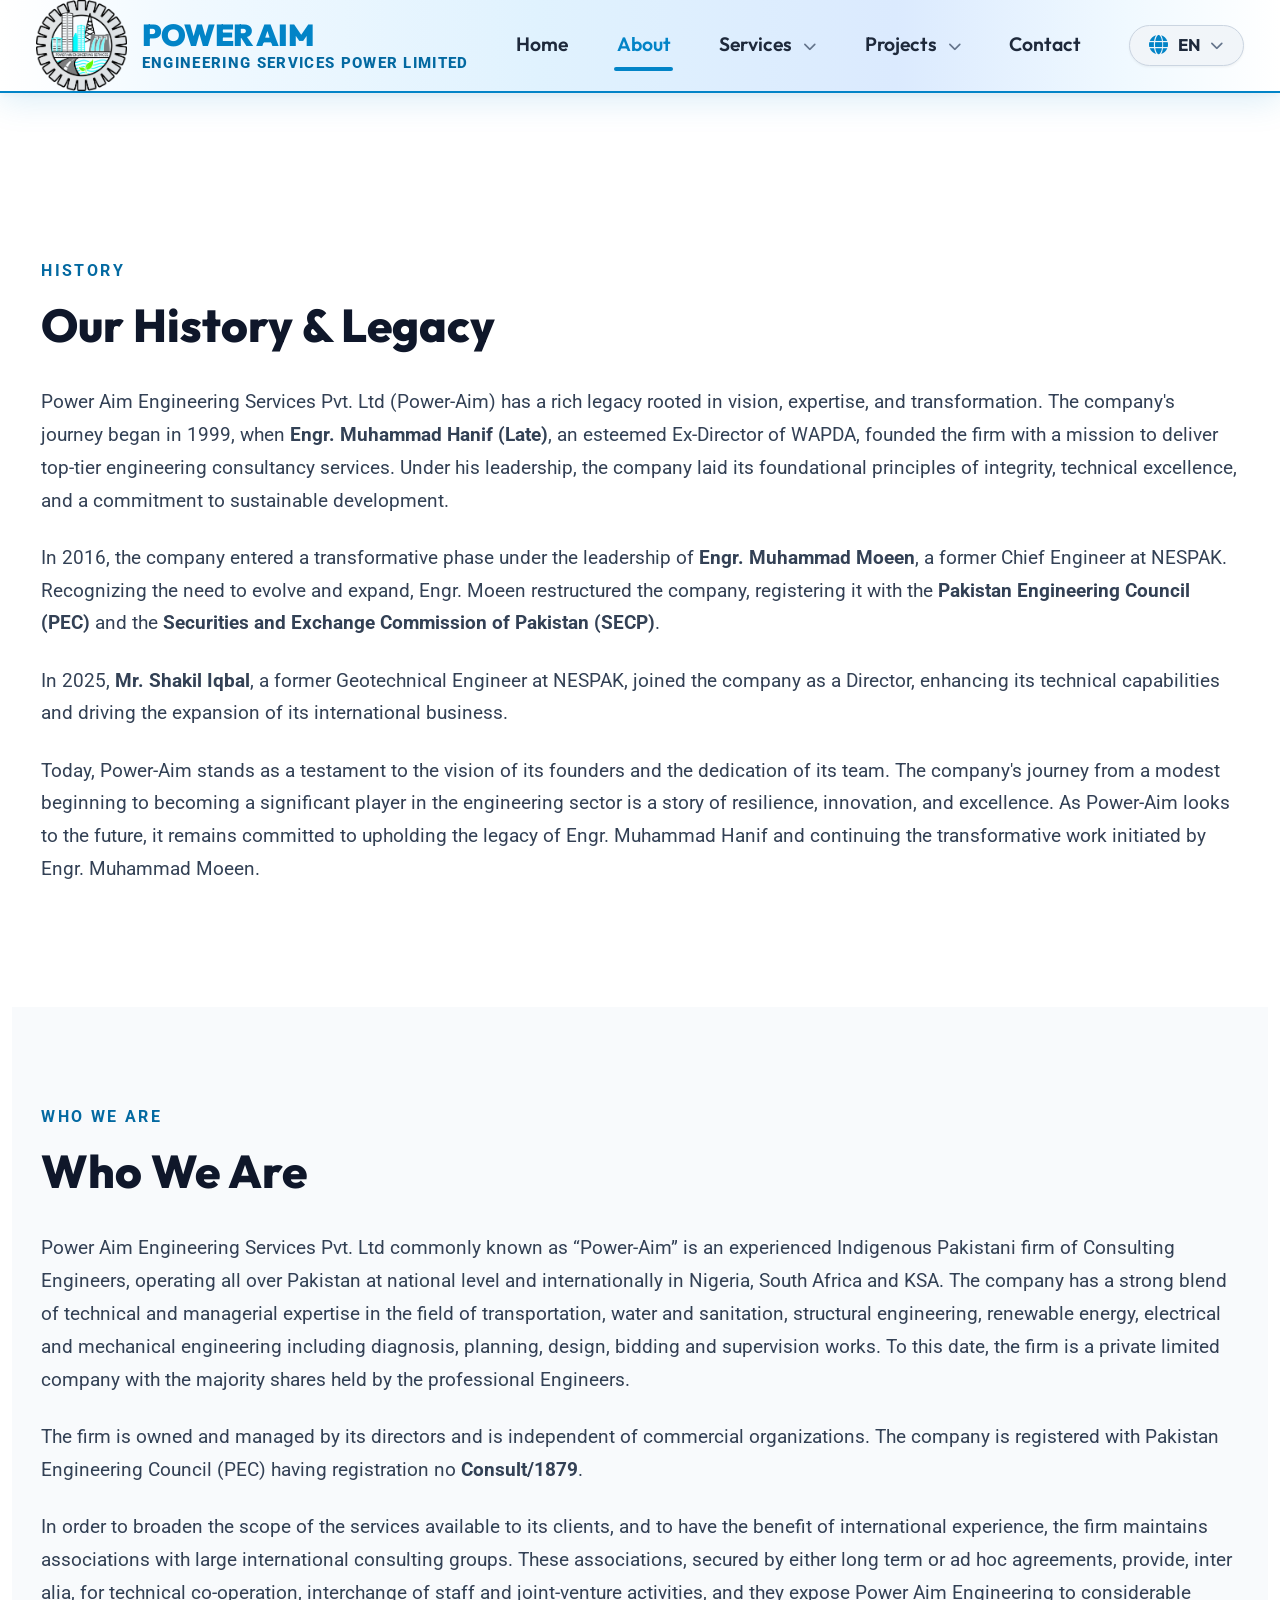
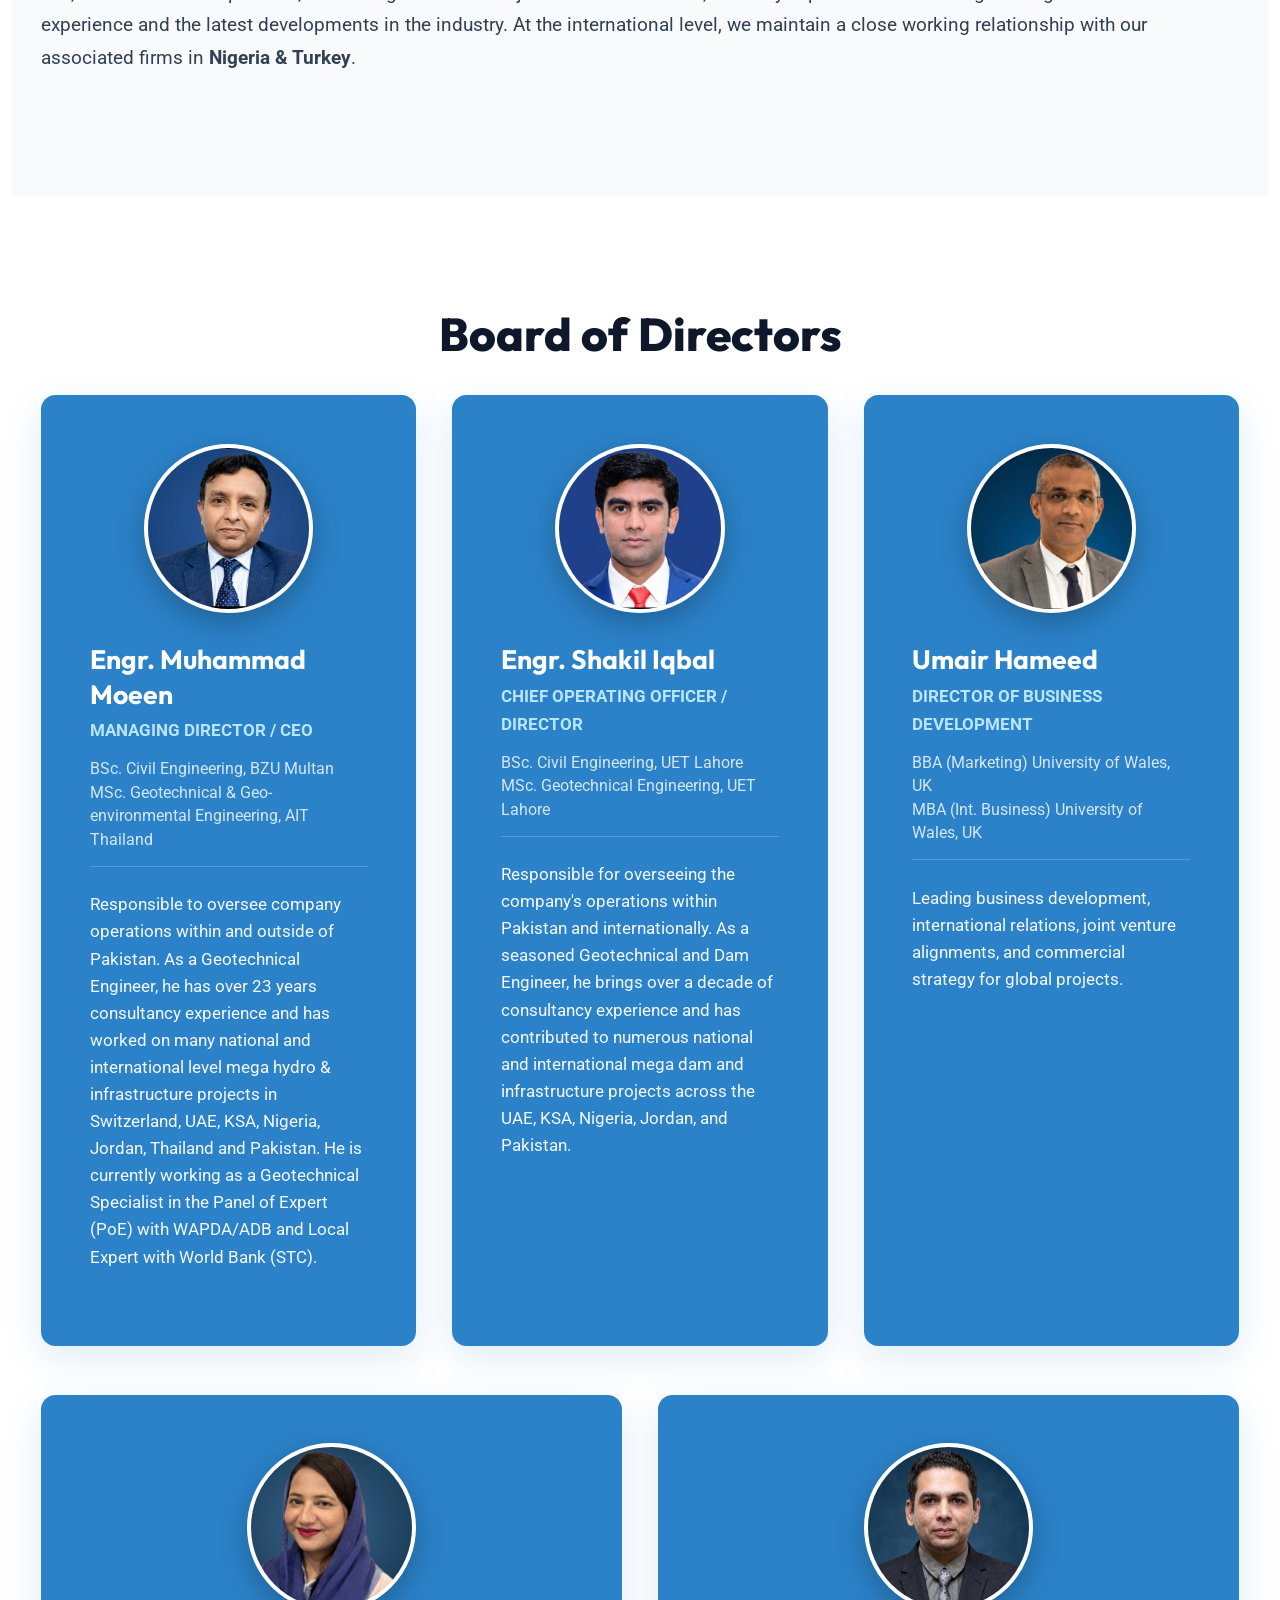
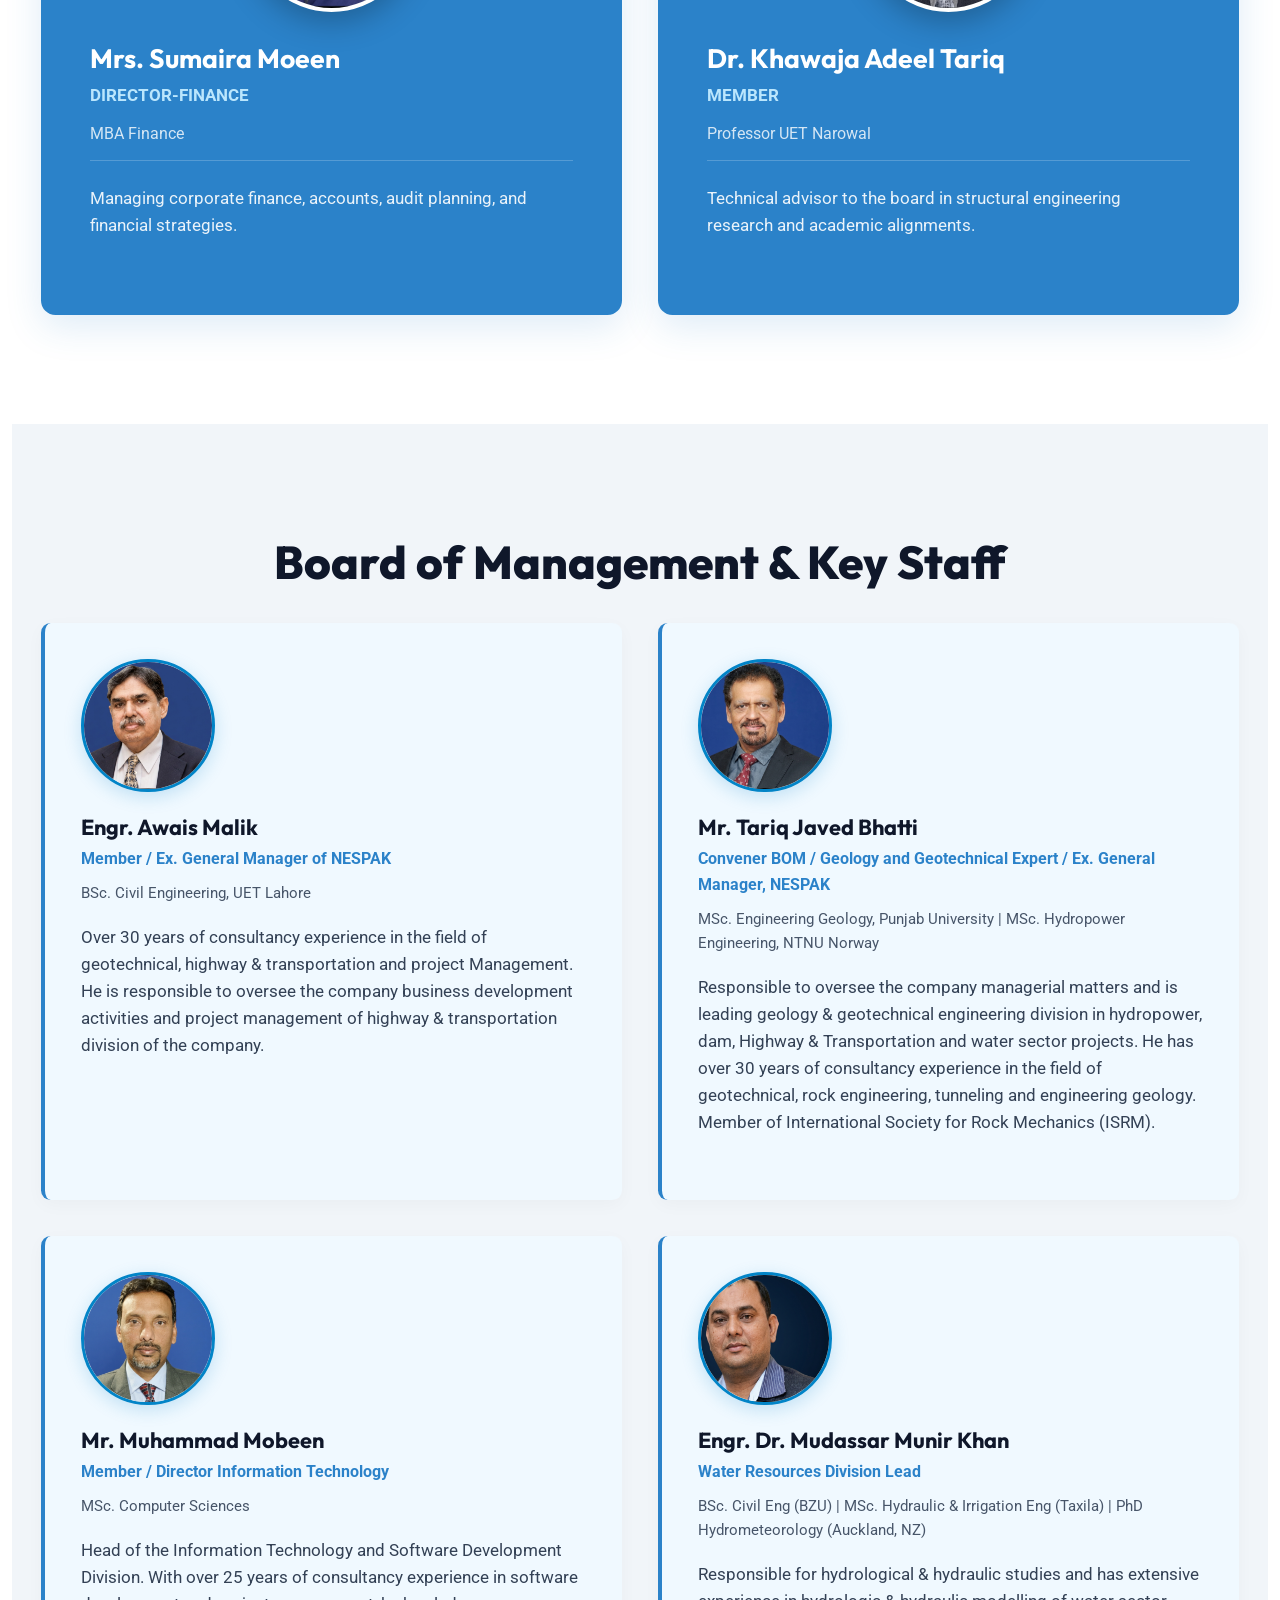
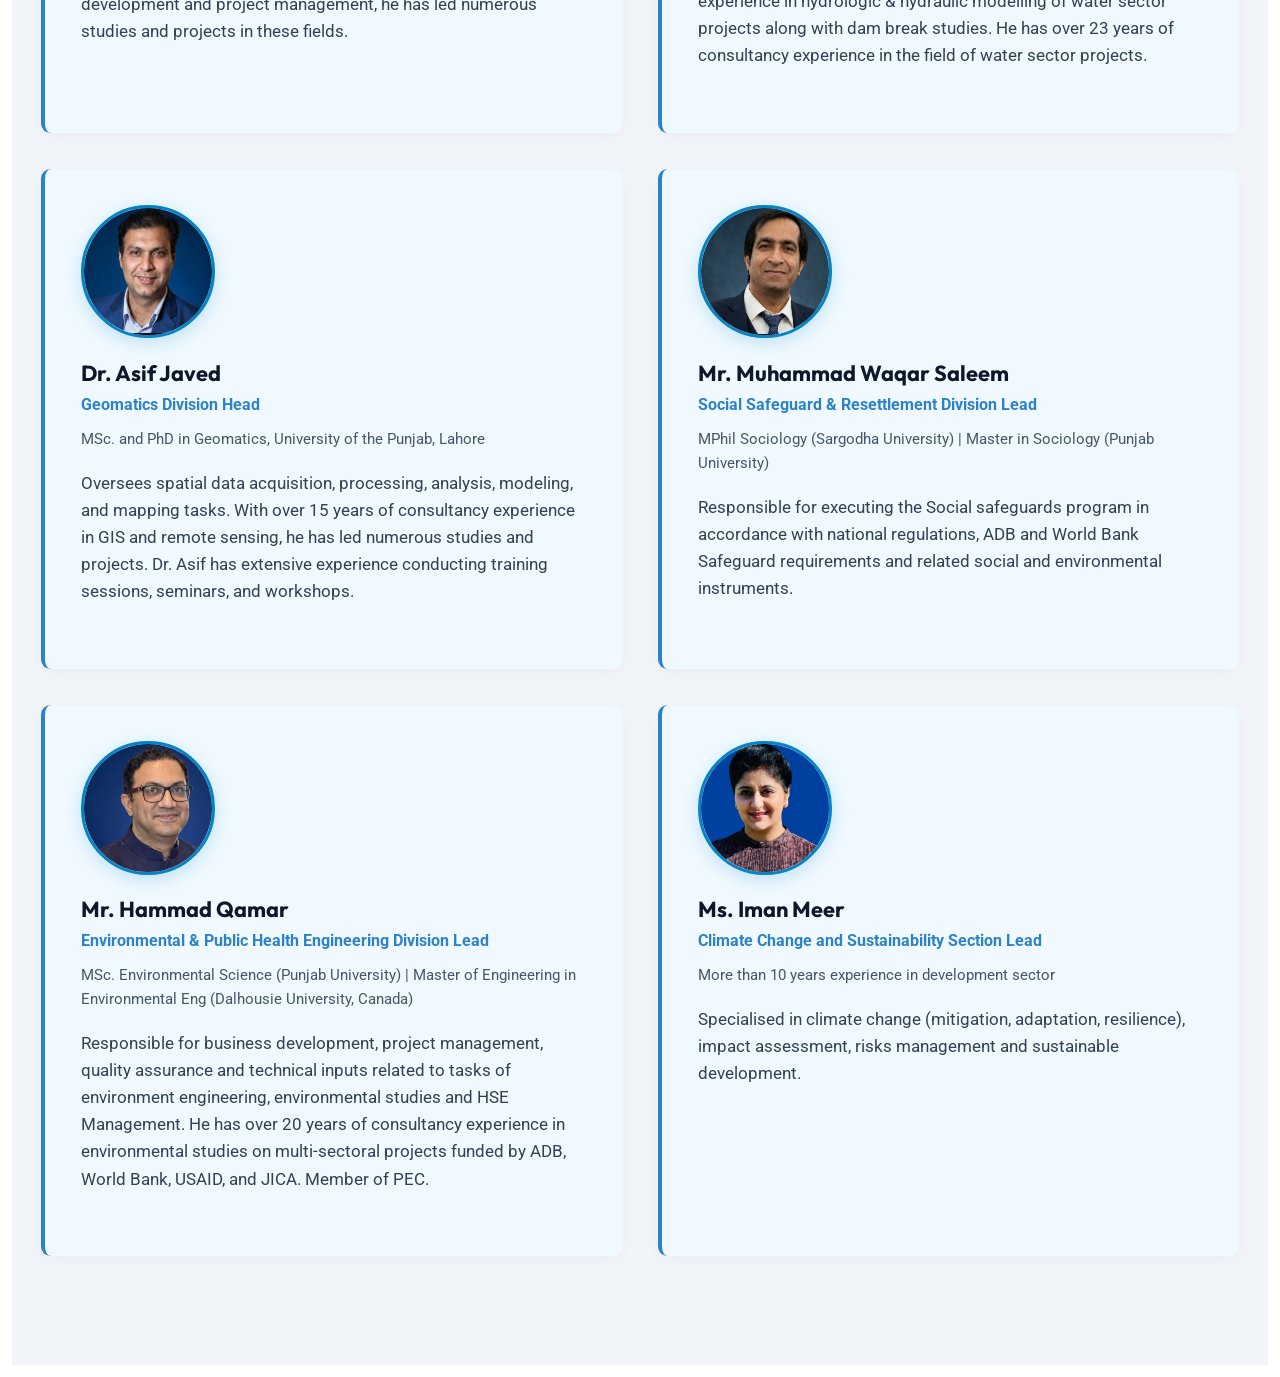
==== commit b1d3930b: "Expand Services mega-menu width and optimize right-column spacing to eliminate any text overflow on " ====
--- a/about/index.html
+++ b/about/index.html
@@ -133,7 +133,7 @@
 </style>
 </head>
 
-<body itemtype='https://schema.org/WebPage' itemscope='itemscope' class="wp-singular page-template-default page page-id-12 wp-custom-logo wp-embed-responsive wp-theme-astra ast-desktop ast-page-builder-template ast-no-sidebar astra-4.13.8 ast-single-post ast-inherit-site-logo-transparent ast-hfb-header ast-normal-title-enabled elementor-default elementor-kit-46 elementor-page elementor-page-12">
+<body style="zoom: 110% !important;" itemtype='https://schema.org/WebPage' itemscope='itemscope' class="wp-singular page-template-default page page-id-12 wp-custom-logo wp-embed-responsive wp-theme-astra ast-desktop ast-page-builder-template ast-no-sidebar astra-4.13.8 ast-single-post ast-inherit-site-logo-transparent ast-hfb-header ast-normal-title-enabled elementor-default elementor-kit-46 elementor-page elementor-page-12">
 			<script>
 			(function(){if(window.matchMedia('(max-width:921.99px)').matches){document.body.classList.add('ast-header-break-point');document.body.classList.remove('ast-desktop');}})();
 			</script>
--- a/wp-content/plugins/poweraim-core/assets/css/style.css
+++ b/wp-content/plugins/poweraim-core/assets/css/style.css
@@ -4667,3 +4667,152 @@
         display: none !important;
     }
 }
+
+
+/* ==========================================================================
+   STRICT 110% SCALING & FLUSH EDGE-TO-EDGE FULL-WIDTH NAVBAR
+   ========================================================================== */
+
+html, body {
+    zoom: 110% !important;
+    width: 100% !important;
+    overflow-x: hidden !important;
+}
+
+#masthead,
+.site-header,
+.ast-main-header-wrap,
+.main-header-bar,
+.poweraim-header-navbar {
+    width: 100% !important;
+    max-width: 100% !important;
+    margin: 0 !important;
+    padding: 0 !important;
+    left: 0 !important;
+    right: 0 !important;
+    box-sizing: border-box !important;
+}
+
+.poweraim-header-navbar .poweraim-header-inner,
+.poweraim-header-inner,
+.poweraim-container.poweraim-header-inner {
+    width: 100% !important;
+    max-width: 100% !important;
+    margin: 0 !important;
+    padding-left: 20px !important;
+    padding-right: 20px !important;
+    padding-top: 10px !important;
+    padding-bottom: 10px !important;
+    display: flex !important;
+    align-items: center !important;
+    justify-content: space-between !important;
+    box-sizing: border-box !important;
+}
+
+.poweraim-logo-brand {
+    margin: 0 !important;
+    padding: 0 !important;
+    display: flex !important;
+    align-items: center !important;
+    gap: 12px !important;
+}
+
+.poweraim-nav-actions {
+    margin: 0 !important;
+    padding: 0 !important;
+    display: flex !important;
+    align-items: center !important;
+    gap: 12px !important;
+}
+
+@media (max-width: 768px) {
+    .poweraim-header-navbar .poweraim-header-inner,
+    .poweraim-header-inner,
+    .poweraim-container.poweraim-header-inner {
+        padding-left: 12px !important;
+        padding-right: 12px !important;
+    }
+}
+
+
+/* ==========================================================================
+   ENHANCED SERVICES MEGA-MENU (PERFECT SPACING & ZERO TEXT OVERFLOW)
+   ========================================================================== */
+
+.poweraim-services-megamenu {
+    position: absolute !important;
+    top: 100% !important;
+    left: -200px !important;
+    width: 950px !important;
+    max-width: 95vw !important;
+    background: #ffffff !important;
+    border-radius: 16px !important;
+    box-shadow: 0 25px 60px rgba(15, 23, 42, 0.2), 0 4px 16px rgba(15, 23, 42, 0.08) !important;
+    border: 1px solid #e2e8f0 !important;
+    padding: 26px 30px 26px 24px !important;
+    margin-top: 8px !important;
+    display: flex !important;
+    gap: 24px !important;
+    z-index: 999999 !important;
+    box-sizing: border-box !important;
+}
+
+.megamenu-left-card {
+    flex: 0 0 255px !important;
+    width: 255px !important;
+    background: linear-gradient(135deg, #0f172a 0%, #1e293b 100%) !important;
+    border-radius: 12px !important;
+    overflow: hidden !important;
+    display: flex !important;
+    flex-direction: column !important;
+    box-shadow: 0 8px 24px rgba(0, 0, 0, 0.2) !important;
+    border: 1px solid rgba(255, 255, 255, 0.1) !important;
+}
+
+.megamenu-right-list {
+    flex: 1 !important;
+    display: flex !important;
+    flex-direction: column !important;
+    padding-right: 10px !important;
+    box-sizing: border-box !important;
+}
+
+.megamenu-links-grid {
+    display: grid !important;
+    grid-template-columns: 1fr 1.15fr !important;
+    gap: 6px 20px !important;
+    list-style: none !important;
+    padding: 0 !important;
+    margin: 0 !important;
+    box-sizing: border-box !important;
+}
+
+.megamenu-links-grid li a {
+    display: flex !important;
+    align-items: center !important;
+    gap: 10px !important;
+    padding: 8px 10px !important;
+    border-radius: 8px !important;
+    font-family: var(--font-heading, 'Outfit', sans-serif) !important;
+    font-size: 13px !important;
+    font-weight: 600 !important;
+    color: #334155 !important;
+    text-decoration: none !important;
+    white-space: normal !important;
+    word-break: normal !important;
+    line-height: 1.35 !important;
+    transition: all 0.2s ease !important;
+}
+
+.megamenu-links-grid li a:hover {
+    background: #f0f9ff !important;
+    color: #0284c7 !important;
+    transform: translateX(3px) !important;
+}
+
+@media (max-width: 1200px) {
+    .poweraim-services-megamenu {
+        width: 880px !important;
+        left: -220px !important;
+    }
+}
